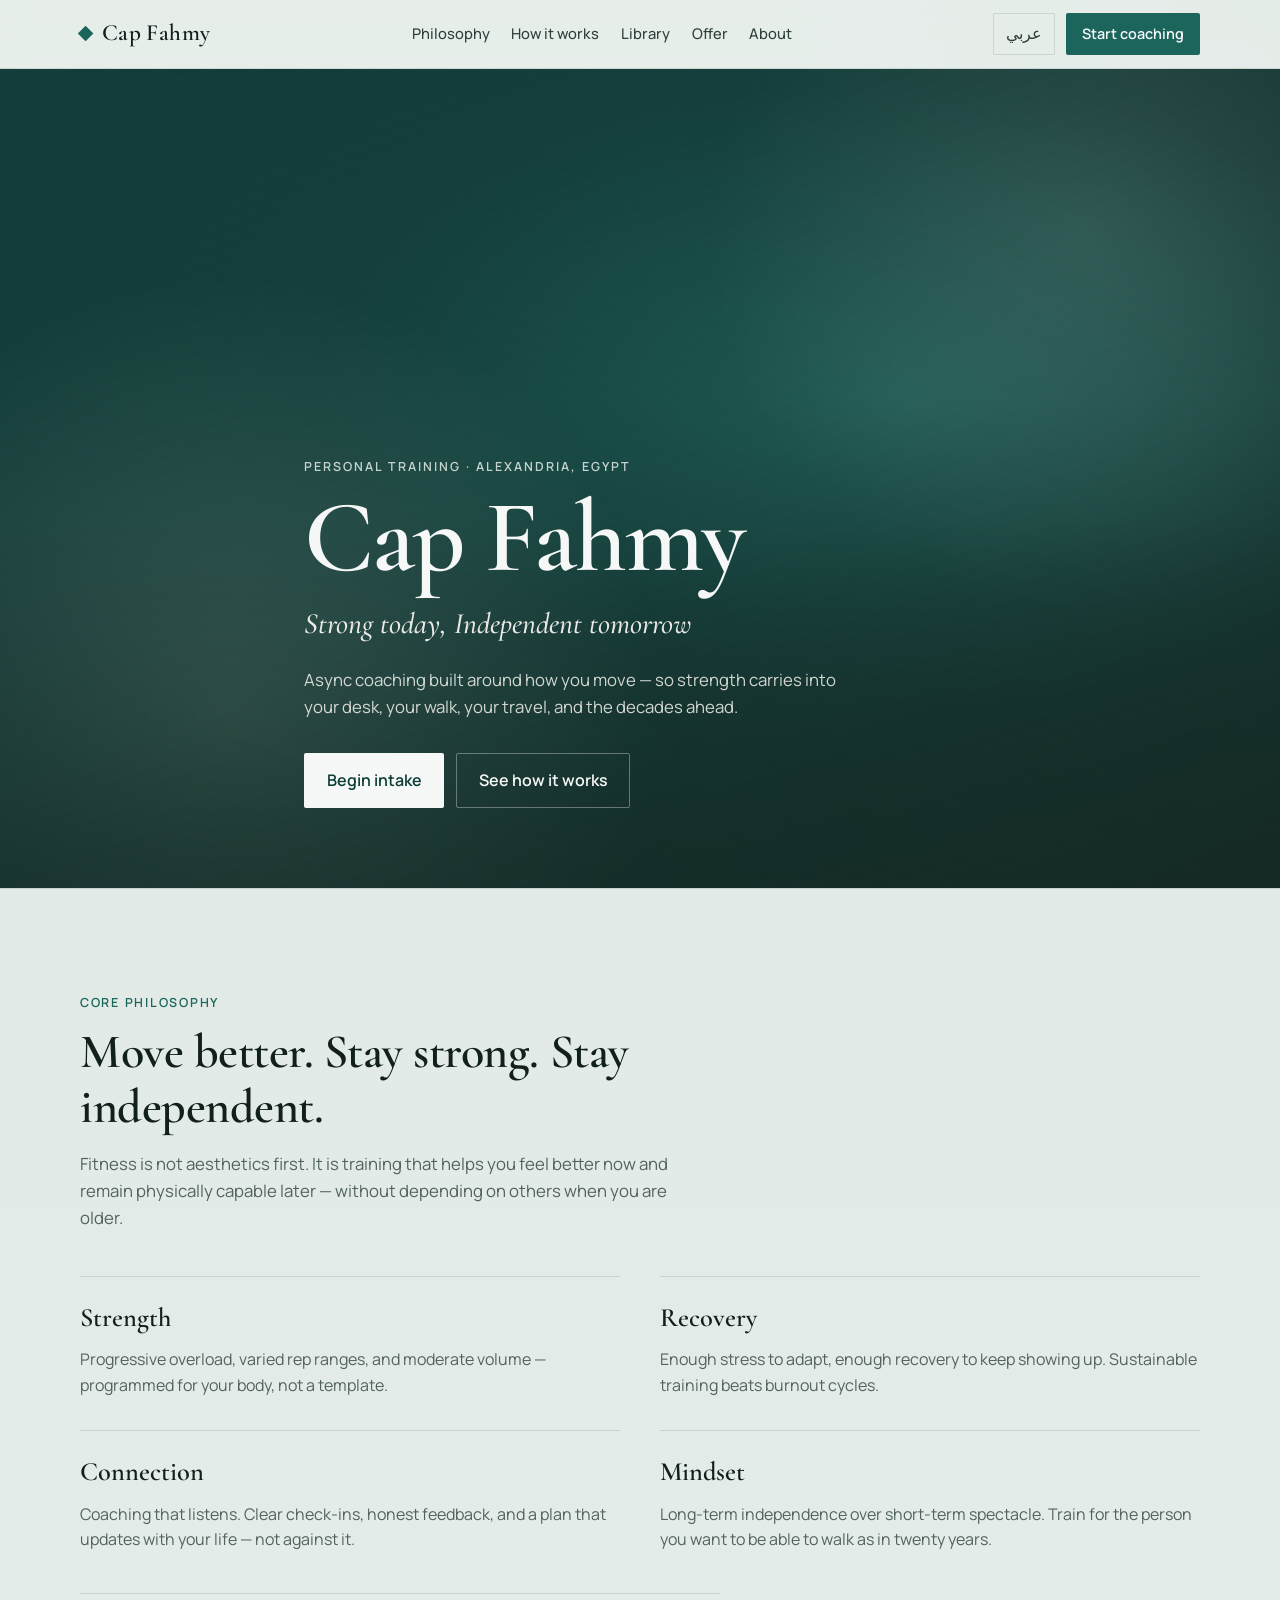
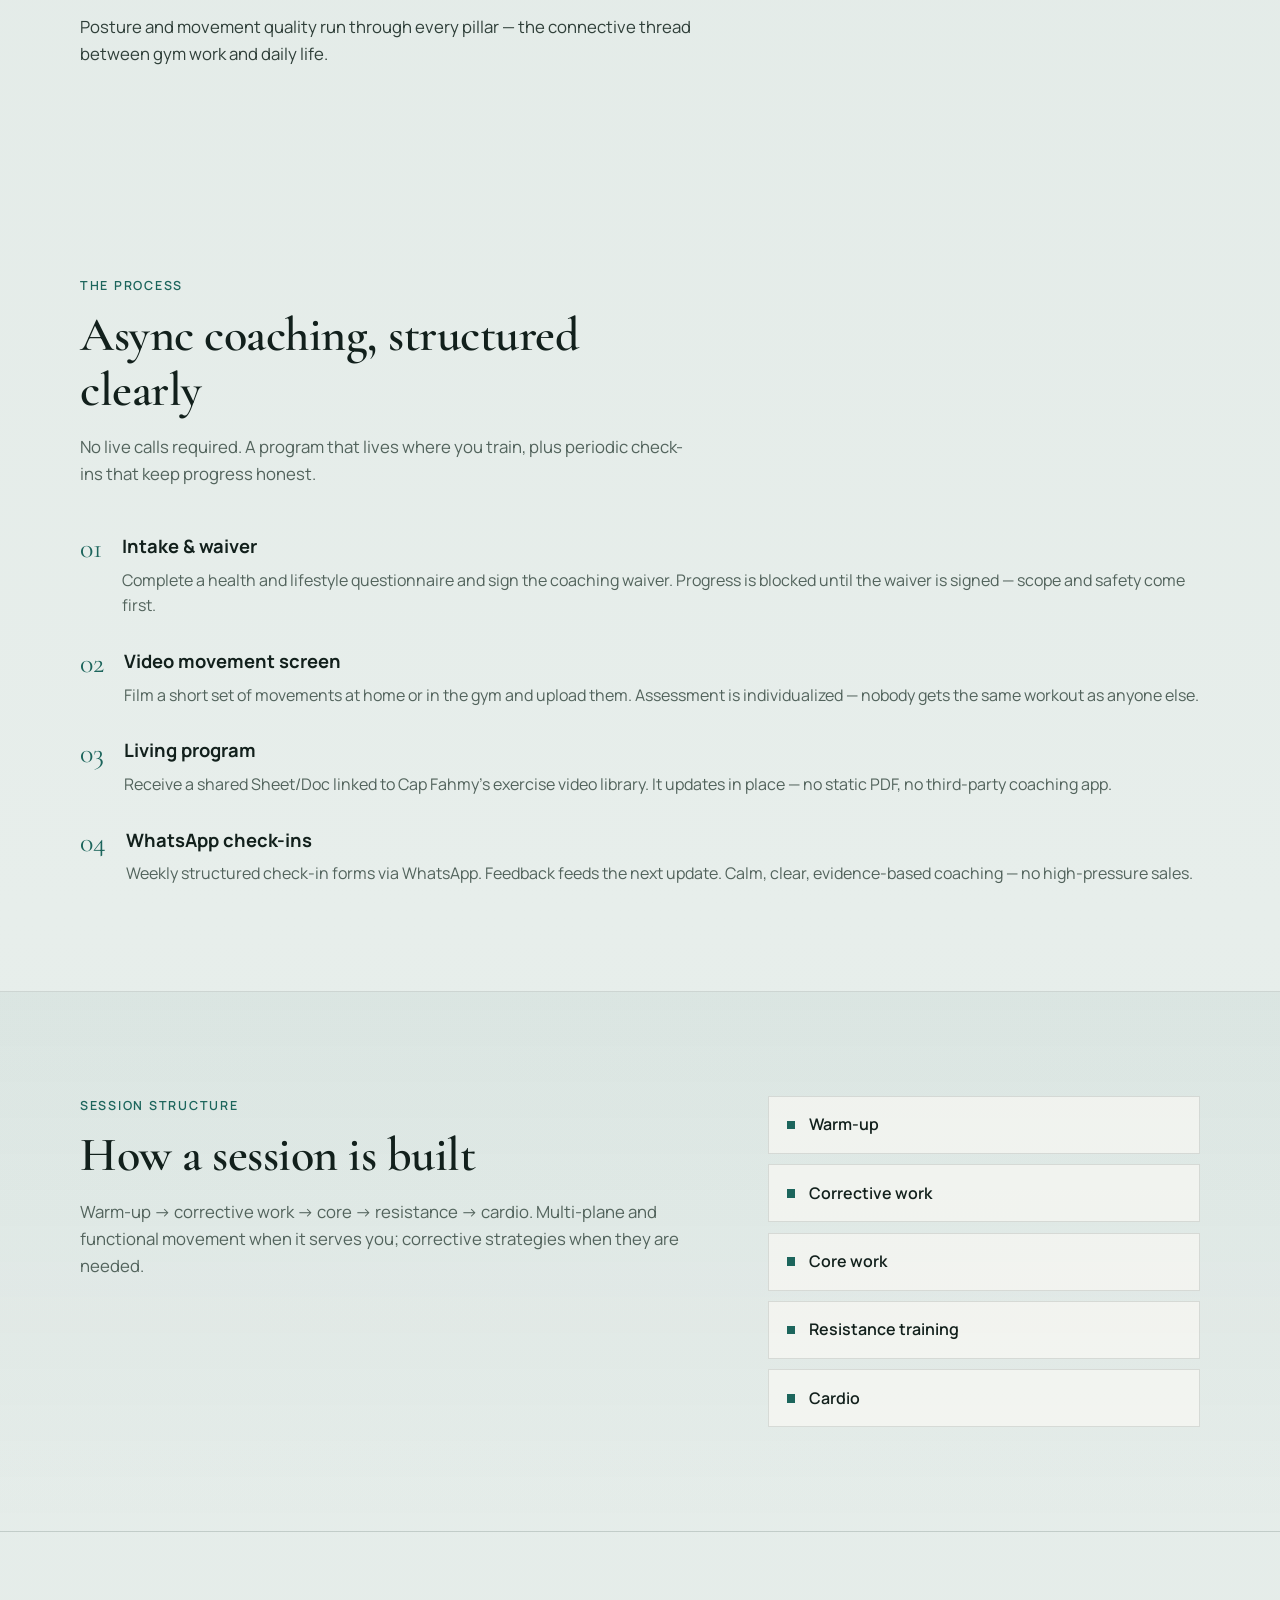
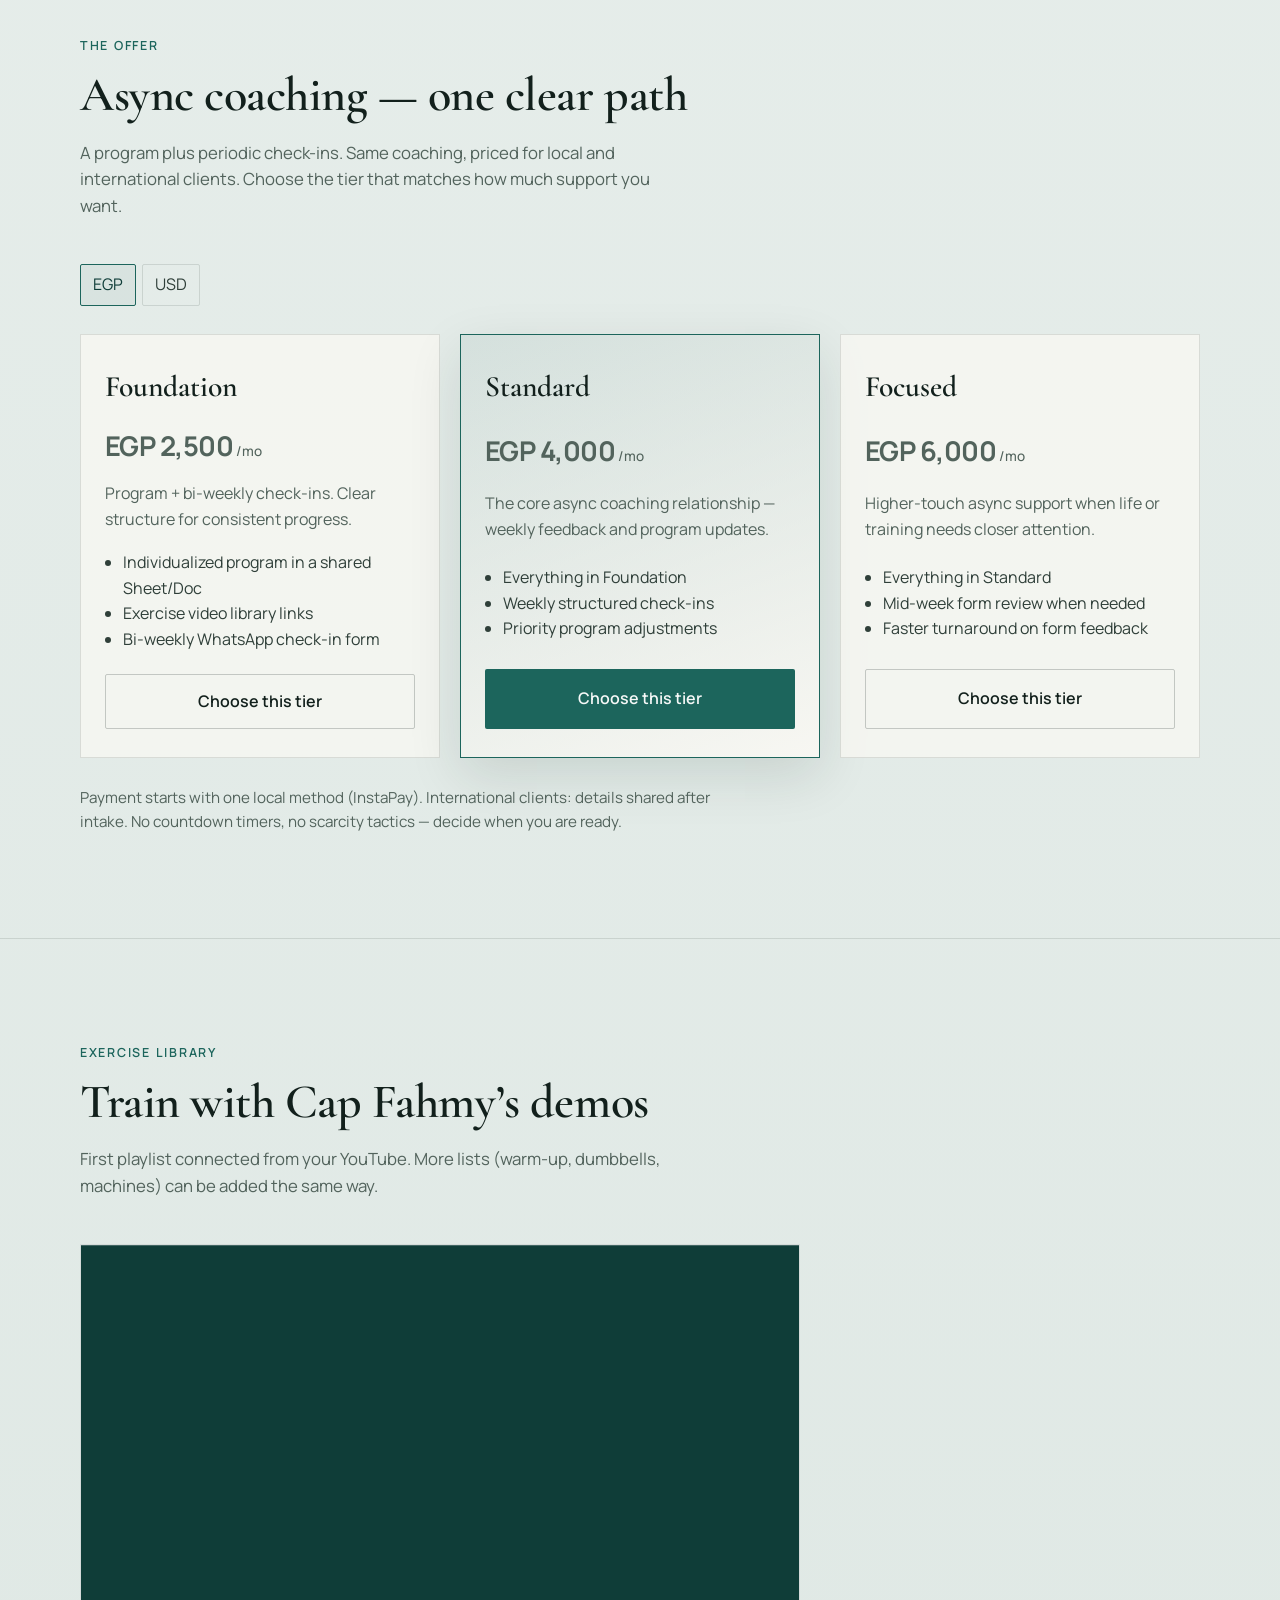
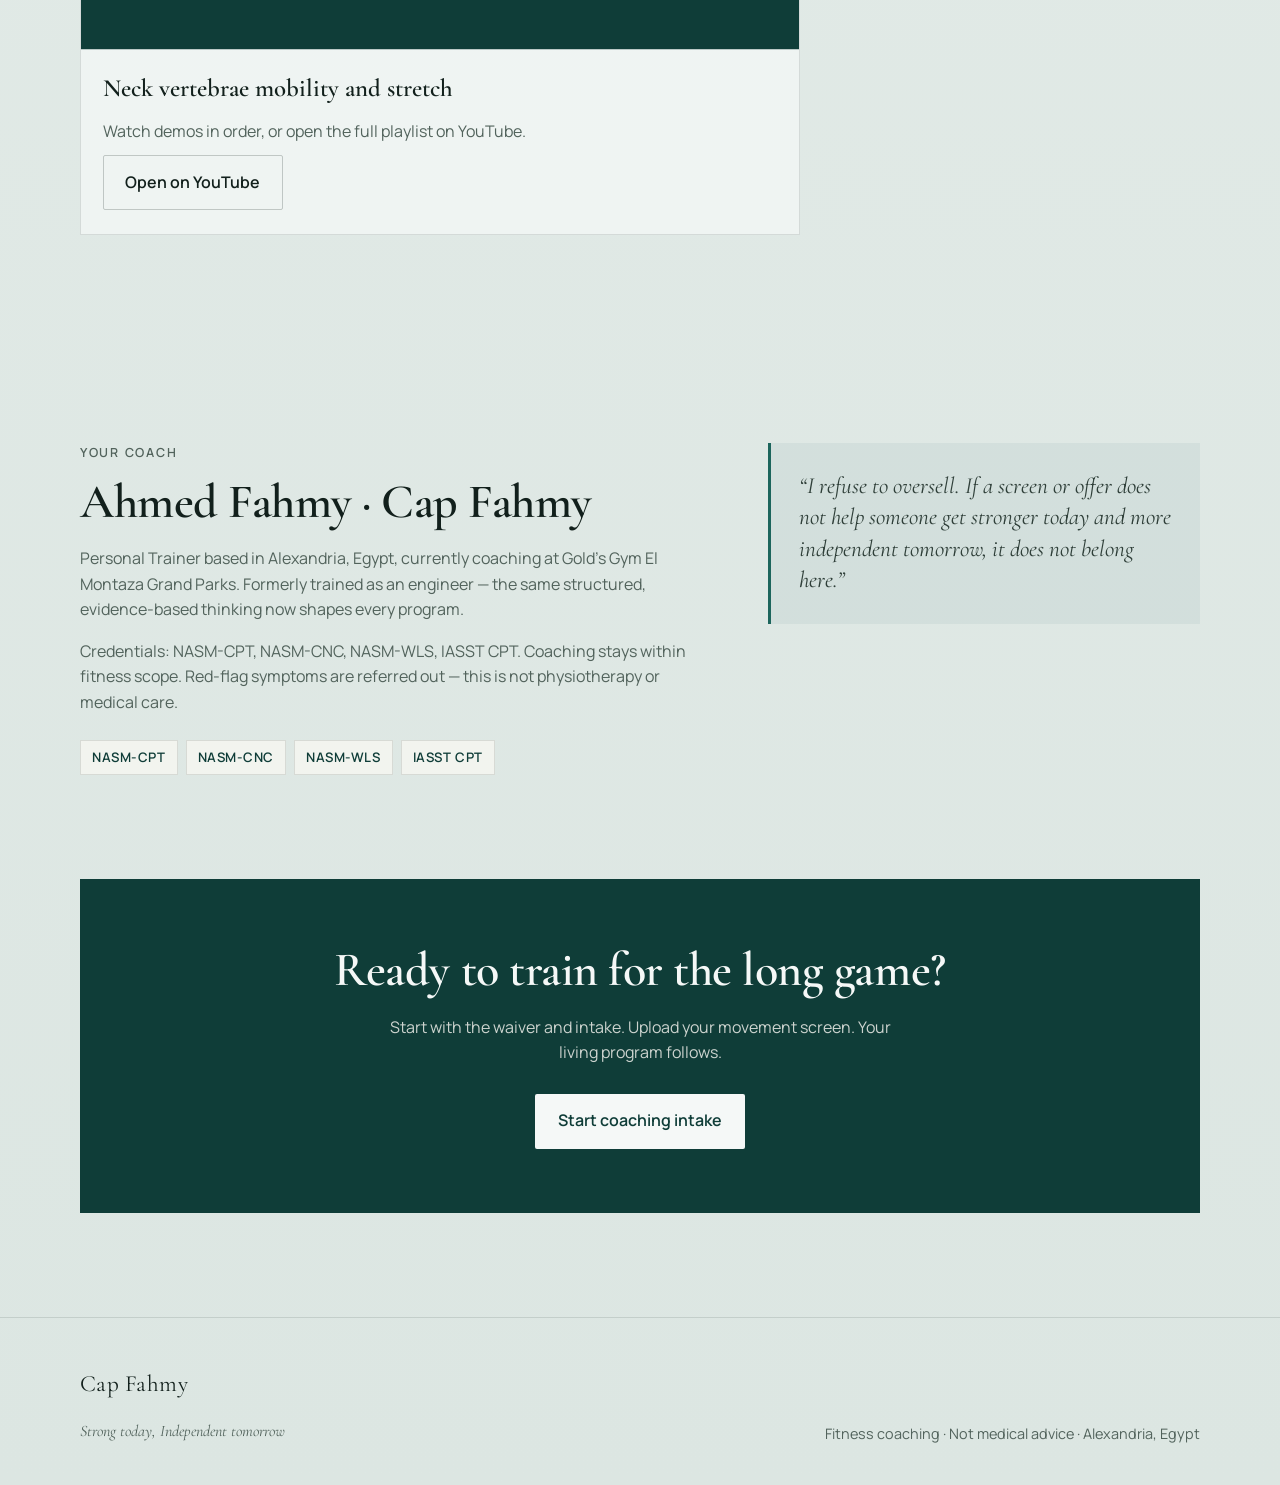
==== index.html @ 03e74e6b "Fix YouTube library embed to use video+playlist URL" ====
<!DOCTYPE html>
<html lang="en" dir="ltr">
  <head>
    <meta charset="UTF-8" />
    <meta name="viewport" content="width=device-width, initial-scale=1.0" />
    <title>Cap Fahmy — Strong today, Independent tomorrow</title>
    <meta
      name="description"
      content="Async personal training with Cap Fahmy. Individualized coaching for strength, recovery, movement quality, and lifelong independence."
    />
    <link rel="preconnect" href="https://fonts.googleapis.com" />
    <link rel="preconnect" href="https://fonts.gstatic.com" crossorigin />
    <link
      href="https://fonts.googleapis.com/css2?family=Cormorant+Garamond:ital,wght@0,500;0,600;0,700;1,500&family=Manrope:wght@400;500;600;700&display=swap"
      rel="stylesheet"
    />
    <link rel="stylesheet" href="styles.css" />
  </head>
  <body>
    <a class="skip-link" href="#main" data-i18n="skip">Skip to content</a>

    <header class="site-header">
      <div class="shell header-inner">
        <a class="brand" href="index.html" aria-label="Cap Fahmy home">
          <span class="brand-mark" aria-hidden="true"></span>
          <span class="brand-name">Cap Fahmy</span>
        </a>
        <nav class="nav" aria-label="Primary">
          <a href="#philosophy" data-i18n="nav.philosophy">Philosophy</a>
          <a href="#how" data-i18n="nav.how">How it works</a>
          <a href="#library" data-i18n="nav.library">Library</a>
          <a href="#offer" data-i18n="nav.offer">Offer</a>
          <a href="#about" data-i18n="nav.about">About</a>
        </nav>
        <div class="header-actions">
          <button
            type="button"
            class="lang-toggle"
            id="lang-toggle"
            aria-label="Switch language"
          >
            عربي
          </button>
          <a class="btn btn-primary btn-sm" href="onboard.html" data-i18n="nav.cta"
            >Start coaching</a
          >
        </div>
      </div>
    </header>

    <main id="main">
      <section class="hero" aria-labelledby="hero-brand">
        <div class="hero-media" aria-hidden="true">
          <div class="hero-grain"></div>
          <div class="hero-wash"></div>
        </div>
        <div class="shell hero-content">
          <p class="eyebrow" data-i18n="hero.eyebrow">
            Personal training · Alexandria, Egypt
          </p>
          <h1 id="hero-brand" class="hero-brand">Cap Fahmy</h1>
          <p class="hero-slogan" data-i18n="hero.slogan">
            Strong today, Independent tomorrow
          </p>
          <p class="hero-lead" data-i18n="hero.lead">
            Async coaching built around how you move — so strength carries into
            your desk, your walk, your travel, and the decades ahead.
          </p>
          <div class="hero-cta">
            <a class="btn btn-primary" href="onboard.html" data-i18n="hero.cta"
              >Begin intake</a
            >
            <a class="btn btn-ghost" href="#how" data-i18n="hero.secondary"
              >See how it works</a
            >
          </div>
        </div>
      </section>

      <section id="philosophy" class="section philosophy">
        <div class="shell">
          <header class="section-head">
            <p class="eyebrow" data-i18n="philosophy.eyebrow">Core philosophy</p>
            <h2 data-i18n="philosophy.title">
              Move better. Stay strong. Stay independent.
            </h2>
            <p class="section-lead" data-i18n="philosophy.lead">
              Fitness is not aesthetics first. It is training that helps you feel
              better now and remain physically capable later — without depending
              on others when you are older.
            </p>
          </header>

          <ul class="pillars">
            <li>
              <h3 data-i18n="pillars.strength.title">Strength</h3>
              <p data-i18n="pillars.strength.body">
                Progressive overload, varied rep ranges, and moderate volume —
                programmed for your body, not a template.
              </p>
            </li>
            <li>
              <h3 data-i18n="pillars.recovery.title">Recovery</h3>
              <p data-i18n="pillars.recovery.body">
                Enough stress to adapt, enough recovery to keep showing up.
                Sustainable training beats burnout cycles.
              </p>
            </li>
            <li>
              <h3 data-i18n="pillars.connection.title">Connection</h3>
              <p data-i18n="pillars.connection.body">
                Coaching that listens. Clear check-ins, honest feedback, and a
                plan that updates with your life — not against it.
              </p>
            </li>
            <li>
              <h3 data-i18n="pillars.mindset.title">Mindset</h3>
              <p data-i18n="pillars.mindset.body">
                Long-term independence over short-term spectacle. Train for the
                person you want to be able to walk as in twenty years.
              </p>
            </li>
          </ul>

          <p class="thread" data-i18n="philosophy.thread">
            Posture and movement quality run through every pillar — the
            connective thread between gym work and daily life.
          </p>
        </div>
      </section>

      <section id="how" class="section how">
        <div class="shell">
          <header class="section-head">
            <p class="eyebrow" data-i18n="how.eyebrow">The process</p>
            <h2 data-i18n="how.title">Async coaching, structured clearly</h2>
            <p class="section-lead" data-i18n="how.lead">
              No live calls required. A program that lives where you train, plus
              periodic check-ins that keep progress honest.
            </p>
          </header>

          <ol class="steps">
            <li>
              <span class="step-num">01</span>
              <div>
                <h3 data-i18n="how.step1.title">Intake &amp; waiver</h3>
                <p data-i18n="how.step1.body">
                  Complete a health and lifestyle questionnaire and sign the
                  coaching waiver. Progress is blocked until the waiver is signed —
                  scope and safety come first.
                </p>
              </div>
            </li>
            <li>
              <span class="step-num">02</span>
              <div>
                <h3 data-i18n="how.step2.title">Video movement screen</h3>
                <p data-i18n="how.step2.body">
                  Film a short set of movements at home or in the gym and upload
                  them. Assessment is individualized — nobody gets the same
                  workout as anyone else.
                </p>
              </div>
            </li>
            <li>
              <span class="step-num">03</span>
              <div>
                <h3 data-i18n="how.step3.title">Living program</h3>
                <p data-i18n="how.step3.body">
                  Receive a shared Sheet/Doc linked to Cap Fahmy’s exercise video
                  library. It updates in place — no static PDF, no third-party
                  coaching app.
                </p>
              </div>
            </li>
            <li>
              <span class="step-num">04</span>
              <div>
                <h3 data-i18n="how.step4.title">WhatsApp check-ins</h3>
                <p data-i18n="how.step4.body">
                  Weekly structured check-in forms via WhatsApp. Feedback feeds
                  the next update. Calm, clear, evidence-based coaching — no
                  high-pressure sales.
                </p>
              </div>
            </li>
          </ol>
        </div>
      </section>

      <section id="session" class="section session">
        <div class="shell session-grid">
          <div>
            <p class="eyebrow" data-i18n="session.eyebrow">Session structure</p>
            <h2 data-i18n="session.title">How a session is built</h2>
            <p class="section-lead" data-i18n="session.lead">
              Warm-up → corrective work → core → resistance → cardio. Multi-plane
              and functional movement when it serves you; corrective strategies
              when they are needed.
            </p>
          </div>
          <ol class="session-flow" aria-label="Session flow">
            <li data-i18n="session.s1">Warm-up</li>
            <li data-i18n="session.s2">Corrective work</li>
            <li data-i18n="session.s3">Core work</li>
            <li data-i18n="session.s4">Resistance training</li>
            <li data-i18n="session.s5">Cardio</li>
          </ol>
        </div>
      </section>

      <section id="offer" class="section offer">
        <div class="shell">
          <header class="section-head">
            <p class="eyebrow" data-i18n="offer.eyebrow">The offer</p>
            <h2 data-i18n="offer.title">Async coaching — one clear path</h2>
            <p class="section-lead" data-i18n="offer.lead">
              A program plus periodic check-ins. Same coaching, priced for local
              and international clients. Choose the tier that matches how much
              support you want.
            </p>
          </header>

          <div class="currency-row" role="group" aria-label="Currency">
            <button type="button" class="currency-btn is-active" data-currency="EGP">
              EGP
            </button>
            <button type="button" class="currency-btn" data-currency="USD">
              USD
            </button>
          </div>

          <div class="pricing" id="pricing">
            <!-- filled by script -->
          </div>

          <p class="offer-note" data-i18n="offer.note">
            Payment starts with one local method (InstaPay). International
            clients: details shared after intake. No countdown timers, no
            scarcity tactics — decide when you are ready.
          </p>
        </div>
      </section>

      <section id="library" class="section library">
        <div class="shell">
          <header class="section-head">
            <p class="eyebrow" data-i18n="library.eyebrow">Exercise library</p>
            <h2 data-i18n="library.title">Train with Cap Fahmy’s demos</h2>
            <p class="section-lead" data-i18n="library.lead">
              First playlist connected — warm-ups through loaded work. More
              lists (dumbbells, machines, and beyond) can be added the same way.
            </p>
          </header>

          <div class="library-grid">
            <article class="library-card">
              <div class="video-frame">
                <iframe
                  src="https://www.youtube.com/embed/WqmH71PxROg?list=PLOcxPvjnygB0&rel=0"
                  title="Neck vertebrae mobility and stretch — Cap Fahmy"
                  loading="lazy"
                  allow="accelerometer; autoplay; clipboard-write; encrypted-media; gyroscope; picture-in-picture; web-share"
                  allowfullscreen
                  referrerpolicy="strict-origin-when-cross-origin"
                ></iframe>
              </div>
              <div class="library-card-body">
                <h3 data-i18n="library.playlist1.title">
                  Neck vertebrae mobility and stretch
                </h3>
                <p data-i18n="library.playlist1.body">
                  Watch demos in order, or open the full playlist on YouTube.
                </p>
                <a
                  class="btn btn-ghost"
                  href="https://www.youtube.com/playlist?list=PLOcxPvjnygB0"
                  target="_blank"
                  rel="noopener noreferrer"
                  data-i18n="library.open"
                  >Open on YouTube</a
                >
              </div>
            </article>
          </div>
        </div>
      </section>

      <section id="about" class="section about">
        <div class="shell about-grid">
          <div class="about-copy">
            <p class="eyebrow" data-i18n="about.eyebrow">Your coach</p>
            <h2 data-i18n="about.title">Ahmed Fahmy · Cap Fahmy</h2>
            <p data-i18n="about.p1">
              Personal Trainer based in Alexandria, Egypt, currently coaching at
              Gold’s Gym El Montaza Grand Parks. Formerly trained as an engineer —
              the same structured, evidence-based thinking now shapes every
              program.
            </p>
            <p data-i18n="about.p2">
              Credentials: NASM-CPT, NASM-CNC, NASM-WLS, IASST CPT. Coaching stays
              within fitness scope. Red-flag symptoms are referred out — this is
              not physiotherapy or medical care.
            </p>
            <ul class="creds" aria-label="Certifications">
              <li>NASM-CPT</li>
              <li>NASM-CNC</li>
              <li>NASM-WLS</li>
              <li>IASST CPT</li>
            </ul>
          </div>
          <aside class="about-aside">
            <blockquote data-i18n="about.quote">
              “I refuse to oversell. If a screen or offer does not help someone
              get stronger today and more independent tomorrow, it does not
              belong here.”
            </blockquote>
          </aside>
        </div>
      </section>

      <section class="section cta-band">
        <div class="shell cta-band-inner">
          <h2 data-i18n="cta.title">Ready to train for the long game?</h2>
          <p data-i18n="cta.body">
            Start with the waiver and intake. Upload your movement screen. Your
            living program follows.
          </p>
          <a class="btn btn-primary" href="onboard.html" data-i18n="cta.button"
            >Start coaching intake</a
          >
        </div>
      </section>
    </main>

    <footer class="site-footer">
      <div class="shell footer-inner">
        <div>
          <p class="brand-name">Cap Fahmy</p>
          <p class="footer-slogan" data-i18n="hero.slogan">
            Strong today, Independent tomorrow
          </p>
        </div>
        <p class="footer-meta" data-i18n="footer.meta">
          Fitness coaching · Not medical advice · Alexandria, Egypt
        </p>
      </div>
    </footer>

    <script src="i18n.js"></script>
    <script src="app.js"></script>
  </body>
</html>
---- styles.css ----
:root {
  --ink: #12201c;
  --ink-soft: #2f3f39;
  --muted: #52635c;
  --paper: #e7eeeb;
  --paper-2: #d7e2de;
  --line: rgba(18, 32, 28, 0.12);
  --sea: #1c655c;
  --sea-deep: #0f3d38;
  --sea-bright: #27877a;
  --sand: #8fa39a;
  --sand-soft: #c5d4ce;
  --white: #f5f8f7;
  --danger: #8b3a2f;
  --ok: #2f6b4f;
  --radius: 2px;
  --shadow: 0 18px 50px rgba(15, 40, 36, 0.12);
  --font-display: "Cormorant Garamond", Georgia, serif;
  --font-body: "Manrope", "Segoe UI", sans-serif;
  --space: clamp(1rem, 2vw, 1.5rem);
  --shell: min(1120px, calc(100% - 2.5rem));
}

*,
*::before,
*::after {
  box-sizing: border-box;
}

html {
  scroll-behavior: smooth;
}

body {
  margin: 0;
  font-family: var(--font-body);
  color: var(--ink);
  background:
    radial-gradient(1200px 600px at 8% -10%, rgba(39, 135, 122, 0.14), transparent 58%),
    radial-gradient(900px 500px at 100% 0%, rgba(143, 163, 154, 0.22), transparent 55%),
    linear-gradient(180deg, #dfe8e4 0%, var(--paper) 40%, #dce6e2 100%);
  line-height: 1.6;
  min-height: 100vh;
}

body[dir="rtl"] {
  font-family: var(--font-body);
}

img {
  max-width: 100%;
  display: block;
}

a {
  color: inherit;
  text-decoration-thickness: 1px;
  text-underline-offset: 0.2em;
}

a:hover {
  color: var(--sea-deep);
}

.shell {
  width: var(--shell);
  margin-inline: auto;
}

.skip-link {
  position: absolute;
  left: -999px;
  top: 0;
  background: var(--ink);
  color: var(--white);
  padding: 0.75rem 1rem;
  z-index: 100;
}

.skip-link:focus {
  left: 1rem;
  top: 1rem;
}

.site-header {
  position: sticky;
  top: 0;
  z-index: 50;
  backdrop-filter: blur(12px);
  background: rgba(231, 238, 235, 0.88);
  border-bottom: 1px solid var(--line);
}

.header-inner {
  display: flex;
  align-items: center;
  justify-content: space-between;
  gap: 1rem;
  min-height: 4.25rem;
}

.brand {
  display: inline-flex;
  align-items: center;
  gap: 0.65rem;
  text-decoration: none;
  font-weight: 600;
}

.brand-mark {
  width: 0.7rem;
  height: 0.7rem;
  background: var(--sea);
  transform: rotate(45deg);
}

.brand-name {
  font-family: var(--font-display);
  font-size: 1.45rem;
  letter-spacing: 0.02em;
  line-height: 1;
}

.nav {
  display: none;
  gap: 1.35rem;
  font-size: 0.92rem;
  font-weight: 500;
  color: var(--ink-soft);
}

.nav a {
  text-decoration: none;
}

.nav a:hover {
  color: var(--sea);
}

.header-actions {
  display: flex;
  align-items: center;
  gap: 0.65rem;
}

.lang-toggle,
.currency-btn {
  font: inherit;
  border: 1px solid var(--line);
  background: transparent;
  color: var(--ink-soft);
  padding: 0.45rem 0.75rem;
  cursor: pointer;
  border-radius: var(--radius);
}

.lang-toggle:hover,
.currency-btn:hover,
.currency-btn.is-active {
  border-color: var(--sea);
  color: var(--sea-deep);
  background: rgba(31, 92, 85, 0.06);
}

.btn {
  display: inline-flex;
  align-items: center;
  justify-content: center;
  gap: 0.4rem;
  padding: 0.85rem 1.35rem;
  border-radius: var(--radius);
  border: 1px solid transparent;
  font: inherit;
  font-weight: 600;
  text-decoration: none;
  cursor: pointer;
  transition: transform 0.2s ease, background 0.2s ease, color 0.2s ease,
    border-color 0.2s ease;
}

.btn:hover {
  transform: translateY(-1px);
}

.btn-primary {
  background: var(--sea);
  color: var(--white);
}

.btn-primary:hover {
  background: var(--sea-deep);
  color: var(--white);
}

.btn-ghost {
  background: transparent;
  border-color: rgba(26, 36, 33, 0.22);
  color: var(--ink);
}

.btn-ghost:hover {
  border-color: var(--sea);
  color: var(--sea-deep);
}

.btn-sm {
  padding: 0.55rem 0.95rem;
  font-size: 0.9rem;
}

.btn:disabled,
.btn[aria-disabled="true"] {
  opacity: 0.45;
  cursor: not-allowed;
  transform: none;
}

.eyebrow {
  margin: 0 0 0.75rem;
  font-size: 0.78rem;
  letter-spacing: 0.14em;
  text-transform: uppercase;
  color: var(--sea);
  font-weight: 600;
}

.section {
  padding: clamp(4rem, 9vw, 6.5rem) 0;
}

.section-head {
  max-width: 38rem;
  margin-bottom: 2.75rem;
}

.section-head h2,
.about-copy h2,
.session h2,
.cta-band h2,
.form-panel h2 {
  font-family: var(--font-display);
  font-weight: 600;
  font-size: clamp(2rem, 4vw, 3rem);
  line-height: 1.15;
  margin: 0 0 1rem;
  letter-spacing: -0.01em;
}

.section-lead {
  margin: 0;
  color: var(--muted);
  font-size: 1.05rem;
}

/* Hero */
.hero {
  position: relative;
  min-height: min(92vh, 820px);
  display: grid;
  align-items: end;
  overflow: hidden;
  border-bottom: 1px solid var(--line);
}

.hero-media {
  position: absolute;
  inset: 0;
  background:
    linear-gradient(115deg, rgba(20, 63, 59, 0.88) 0%, rgba(20, 63, 59, 0.55) 42%, rgba(26, 36, 33, 0.35) 100%),
    linear-gradient(180deg, transparent 40%, rgba(20, 40, 36, 0.55) 100%),
    radial-gradient(ellipse at 70% 40%, #2a7a70 0%, #143f3b 45%, #0f2a28 100%);
}

.hero-media::after {
  content: "";
  position: absolute;
  inset: 0;
  background-image:
    repeating-linear-gradient(
      -18deg,
      transparent 0,
      transparent 14px,
      rgba(255, 255, 255, 0.015) 14px,
      rgba(255, 255, 255, 0.015) 15px
    );
  opacity: 0.7;
}

.hero-grain {
  position: absolute;
  inset: 0;
  background:
    radial-gradient(circle at 18% 78%, rgba(143, 163, 154, 0.28), transparent 35%),
    radial-gradient(circle at 85% 20%, rgba(255, 255, 255, 0.1), transparent 30%);
  animation: drift 18s ease-in-out infinite alternate;
}

.hero-wash {
  position: absolute;
  inset: auto 0 0 0;
  height: 45%;
  background: linear-gradient(to top, rgba(20, 40, 36, 0.55), transparent);
}

.hero-content {
  position: relative;
  z-index: 1;
  padding: clamp(5rem, 12vw, 8rem) 0 clamp(3.5rem, 8vw, 5rem);
  color: var(--white);
  max-width: 42rem;
  animation: rise 0.9s ease both;
}

.hero .eyebrow {
  color: var(--sand-soft);
  letter-spacing: 0.16em;
}

.hero-brand {
  font-family: var(--font-display);
  font-size: clamp(3.6rem, 10vw, 6.4rem);
  font-weight: 600;
  line-height: 0.95;
  margin: 0 0 0.85rem;
  letter-spacing: -0.02em;
}

.hero-slogan {
  margin: 0 0 1.25rem;
  font-family: var(--font-display);
  font-size: clamp(1.35rem, 2.5vw, 1.85rem);
  font-style: italic;
  font-weight: 500;
  color: rgba(251, 249, 244, 0.92);
}

.hero-lead {
  margin: 0 0 2rem;
  max-width: 34rem;
  color: rgba(251, 249, 244, 0.82);
  font-size: 1.05rem;
}

.hero-cta {
  display: flex;
  flex-wrap: wrap;
  gap: 0.75rem;
}

.hero .btn-ghost {
  border-color: rgba(251, 249, 244, 0.35);
  color: var(--white);
}

.hero .btn-ghost:hover {
  border-color: var(--sand-soft);
  color: var(--sand-soft);
}

.hero .btn-primary {
  background: var(--white);
  color: var(--sea-deep);
}

.hero .btn-primary:hover {
  background: var(--sand-soft);
  color: var(--sea-deep);
}

/* Philosophy */
.pillars {
  list-style: none;
  margin: 0;
  padding: 0;
  display: grid;
  grid-template-columns: 1fr;
  gap: 1.5rem;
}

.pillars li {
  padding: 0;
  border-top: 1px solid var(--line);
  padding-top: 1.25rem;
}

.pillars h3 {
  margin: 0 0 0.5rem;
  font-family: var(--font-display);
  font-size: 1.65rem;
  font-weight: 600;
}

.pillars p {
  margin: 0;
  color: var(--muted);
}

.thread {
  margin: 2.5rem 0 0;
  padding: 1.25rem 0 0;
  border-top: 1px solid var(--line);
  max-width: 40rem;
  color: var(--ink-soft);
  font-size: 1.05rem;
}

/* How */
.steps {
  list-style: none;
  margin: 0;
  padding: 0;
  display: grid;
  gap: 1.75rem;
}

.steps li {
  display: grid;
  grid-template-columns: auto 1fr;
  gap: 1.25rem;
  align-items: start;
}

.step-num {
  font-family: var(--font-display);
  font-size: 1.75rem;
  color: var(--sea);
  line-height: 1;
  padding-top: 0.15rem;
}

.steps h3 {
  margin: 0 0 0.4rem;
  font-size: 1.15rem;
}

.steps p {
  margin: 0;
  color: var(--muted);
}

/* Session */
.session {
  background: linear-gradient(180deg, rgba(31, 92, 85, 0.06), transparent);
  border-block: 1px solid var(--line);
}

.session-grid {
  display: grid;
  gap: 2.5rem;
}

.session-flow {
  list-style: none;
  margin: 0;
  padding: 0;
  display: grid;
  gap: 0.65rem;
}

.session-flow li {
  display: flex;
  align-items: center;
  gap: 0.85rem;
  padding: 0.95rem 1.1rem;
  background: rgba(251, 249, 244, 0.65);
  border: 1px solid var(--line);
  font-weight: 600;
  animation: rise 0.6s ease both;
}

.session-flow li:nth-child(2) { animation-delay: 0.05s; }
.session-flow li:nth-child(3) { animation-delay: 0.1s; }
.session-flow li:nth-child(4) { animation-delay: 0.15s; }
.session-flow li:nth-child(5) { animation-delay: 0.2s; }

.session-flow li::before {
  content: "";
  width: 0.55rem;
  height: 0.55rem;
  background: var(--sea);
  flex-shrink: 0;
}

/* Offer */
.currency-row {
  display: inline-flex;
  gap: 0.4rem;
  margin-bottom: 1.75rem;
}

.pricing {
  display: grid;
  gap: 1.25rem;
}

.price-card {
  padding: 1.75rem 1.5rem;
  border: 1px solid var(--line);
  background: rgba(251, 249, 244, 0.7);
  display: grid;
  gap: 0.85rem;
}

.price-card.is-featured {
  border-color: var(--sea);
  background:
    linear-gradient(160deg, rgba(31, 92, 85, 0.08), rgba(251, 249, 244, 0.85));
  box-shadow: var(--shadow);
}

.price-card h3 {
  margin: 0;
  font-family: var(--font-display);
  font-size: 1.85rem;
  font-weight: 600;
}

.price-amount {
  margin: 0;
  font-size: 1.7rem;
  font-weight: 700;
  color: var(--sea-deep);
  letter-spacing: -0.02em;
}

.price-card p {
  margin: 0;
  color: var(--muted);
}

.price-card ul {
  margin: 0.25rem 0 0.5rem;
  padding: 0 0 0 1.1rem;
  color: var(--ink-soft);
}

body[dir="rtl"] .price-card ul {
  padding: 0 1.1rem 0 0;
}

.offer-note {
  margin: 1.75rem 0 0;
  color: var(--muted);
  max-width: 42rem;
  font-size: 0.95rem;
}

/* About */
.about-grid {
  display: grid;
  gap: 2.5rem;
}

/* Library */
.library {
  border-top: 1px solid var(--line);
}

.library-grid {
  display: grid;
  gap: 1.5rem;
}

.library-card {
  border: 1px solid var(--line);
  background: rgba(245, 248, 247, 0.75);
  overflow: hidden;
}

.video-frame {
  position: relative;
  aspect-ratio: 16 / 9;
  background: var(--sea-deep);
}

.video-frame iframe {
  position: absolute;
  inset: 0;
  width: 100%;
  height: 100%;
  border: 0;
}

.library-card-body {
  padding: 1.25rem 1.35rem 1.5rem;
  display: grid;
  gap: 0.65rem;
}

.library-card-body h3 {
  margin: 0;
  font-family: var(--font-display);
  font-size: 1.55rem;
  font-weight: 600;
}

.library-card-body p {
  margin: 0;
  color: var(--muted);
}

.library-card-body .btn {
  justify-self: start;
}

.about-copy p {
  color: var(--muted);
  max-width: 38rem;
}

.creds {
  list-style: none;
  display: flex;
  flex-wrap: wrap;
  gap: 0.5rem;
  padding: 0;
  margin: 1.5rem 0 0;
}

.creds li {
  border: 1px solid var(--line);
  padding: 0.4rem 0.7rem;
  font-size: 0.82rem;
  font-weight: 600;
  letter-spacing: 0.04em;
  color: var(--sea-deep);
  background: rgba(251, 249, 244, 0.7);
}

.about-aside blockquote {
  margin: 0;
  padding: 1.75rem;
  border-left: 3px solid var(--sea);
  background: rgba(31, 92, 85, 0.06);
  font-family: var(--font-display);
  font-size: 1.45rem;
  line-height: 1.35;
  font-style: italic;
  color: var(--ink-soft);
}

body[dir="rtl"] .about-aside blockquote {
  border-left: none;
  border-right: 3px solid var(--sea);
}

/* CTA band */
.cta-band {
  padding-top: 0;
}

.cta-band-inner {
  padding: clamp(2.5rem, 6vw, 4rem);
  background: var(--sea-deep);
  color: var(--white);
  text-align: center;
}

.cta-band h2 {
  color: var(--white);
}

.cta-band p {
  margin: 0 auto 1.75rem;
  max-width: 32rem;
  color: rgba(251, 249, 244, 0.8);
}

.cta-band .btn-primary {
  background: var(--white);
  color: var(--sea-deep);
}

.cta-band .btn-primary:hover {
  background: var(--sand-soft);
}

.site-footer {
  border-top: 1px solid var(--line);
  padding: 2rem 0 2.5rem;
}

.footer-inner {
  display: flex;
  flex-wrap: wrap;
  justify-content: space-between;
  gap: 1rem;
  align-items: end;
}

.footer-slogan {
  margin: 0.35rem 0 0;
  color: var(--muted);
  font-family: var(--font-display);
  font-style: italic;
}

.footer-meta {
  margin: 0;
  color: var(--muted);
  font-size: 0.9rem;
}

/* Onboarding */
.onboard-page {
  background:
    radial-gradient(900px 500px at 0% 0%, rgba(42, 122, 112, 0.1), transparent 55%),
    var(--paper);
}

.onboard-main {
  padding: 2.5rem 0 4.5rem;
}

.progress {
  display: grid;
  grid-template-columns: repeat(4, 1fr);
  gap: 0.5rem;
  margin-bottom: 2rem;
}

.progress-step {
  height: 3px;
  background: rgba(26, 36, 33, 0.12);
  border-radius: 999px;
  overflow: hidden;
}

.progress-step span {
  display: block;
  height: 100%;
  width: 0;
  background: var(--sea);
  transition: width 0.35s ease;
}

.progress-step.is-done span,
.progress-step.is-current span {
  width: 100%;
}

.progress-step.is-current span {
  width: 55%;
}

.form-panel {
  max-width: 720px;
  margin: 0 auto;
  background: rgba(251, 249, 244, 0.88);
  border: 1px solid var(--line);
  padding: clamp(1.5rem, 4vw, 2.5rem);
  box-shadow: var(--shadow);
}

.form-panel p.lead {
  color: var(--muted);
  margin-top: 0;
}

.step-panel[hidden] {
  display: none;
}

.field {
  display: grid;
  gap: 0.4rem;
  margin-bottom: 1.15rem;
}

.field label {
  font-weight: 600;
  font-size: 0.92rem;
}

.field input,
.field select,
.field textarea {
  font: inherit;
  padding: 0.75rem 0.85rem;
  border: 1px solid rgba(26, 36, 33, 0.18);
  border-radius: var(--radius);
  background: var(--white);
  color: var(--ink);
  width: 100%;
}

.field textarea {
  min-height: 110px;
  resize: vertical;
}

.field input:focus,
.field select:focus,
.field textarea:focus {
  outline: 2px solid rgba(31, 92, 85, 0.35);
  border-color: var(--sea);
}

.hint {
  margin: 0;
  font-size: 0.85rem;
  color: var(--muted);
}

.waiver-box {
  max-height: 280px;
  overflow: auto;
  border: 1px solid var(--line);
  padding: 1rem 1.1rem;
  background: rgba(255, 255, 255, 0.55);
  margin-bottom: 1.25rem;
  font-size: 0.92rem;
  color: var(--ink-soft);
}

.waiver-box h3 {
  margin: 0 0 0.75rem;
  font-size: 1rem;
}

.waiver-box ul {
  margin: 0.5rem 0 0;
  padding-inline-start: 1.2rem;
}

.check {
  display: flex;
  gap: 0.7rem;
  align-items: flex-start;
  margin-bottom: 1rem;
  font-size: 0.95rem;
}

.check input {
  margin-top: 0.25rem;
  accent-color: var(--sea);
}

.form-actions {
  display: flex;
  flex-wrap: wrap;
  gap: 0.75rem;
  margin-top: 1.75rem;
}

.upload-zone {
  border: 1px dashed rgba(31, 92, 85, 0.45);
  background: rgba(31, 92, 85, 0.04);
  padding: 1.5rem;
  text-align: center;
  margin-bottom: 1rem;
}

.upload-zone input[type="file"] {
  margin-top: 0.85rem;
}

.movement-list {
  list-style: none;
  margin: 0 0 1.25rem;
  padding: 0;
  display: grid;
  gap: 0.65rem;
}

.movement-list li {
  padding: 0.85rem 1rem;
  border: 1px solid var(--line);
  background: rgba(255, 255, 255, 0.5);
  font-size: 0.95rem;
}

.payment-card {
  border: 1px solid var(--line);
  padding: 1.25rem;
  background: rgba(31, 92, 85, 0.05);
  margin: 1rem 0 1.5rem;
}

.payment-card strong {
  display: block;
  margin-bottom: 0.35rem;
}

.alert {
  padding: 0.85rem 1rem;
  border: 1px solid rgba(139, 58, 47, 0.3);
  background: rgba(139, 58, 47, 0.08);
  color: var(--danger);
  font-size: 0.92rem;
  margin-bottom: 1rem;
}

.alert[hidden] {
  display: none;
}

.success-panel {
  text-align: center;
  padding: 1rem 0;
}

.success-panel .mark {
  width: 3rem;
  height: 3rem;
  margin: 0 auto 1rem;
  border: 2px solid var(--ok);
  color: var(--ok);
  display: grid;
  place-items: center;
  font-size: 1.4rem;
}

.whatsapp-link {
  display: inline-flex;
  margin-top: 0.5rem;
}

@keyframes rise {
  from {
    opacity: 0;
    transform: translateY(14px);
  }
  to {
    opacity: 1;
    transform: translateY(0);
  }
}

@keyframes drift {
  from {
    transform: scale(1) translate(0, 0);
  }
  to {
    transform: scale(1.05) translate(-1.5%, 1%);
  }
}

@media (min-width: 720px) {
  .nav {
    display: flex;
  }

  .pillars {
    grid-template-columns: repeat(2, 1fr);
    gap: 2rem 2.5rem;
  }

  .pricing {
    grid-template-columns: repeat(3, 1fr);
  }

  .library-grid {
    grid-template-columns: 1fr;
    max-width: 720px;
  }

  .session-grid,
  .about-grid {
    grid-template-columns: 1.2fr 0.8fr;
    align-items: start;
  }
}

@media (min-width: 980px) {
  .header-actions .btn-sm {
    display: inline-flex;
  }
}

@media (prefers-reduced-motion: reduce) {
  *,
  *::before,
  *::after {
    animation: none !important;
    transition: none !important;
    scroll-behavior: auto !important;
  }
}
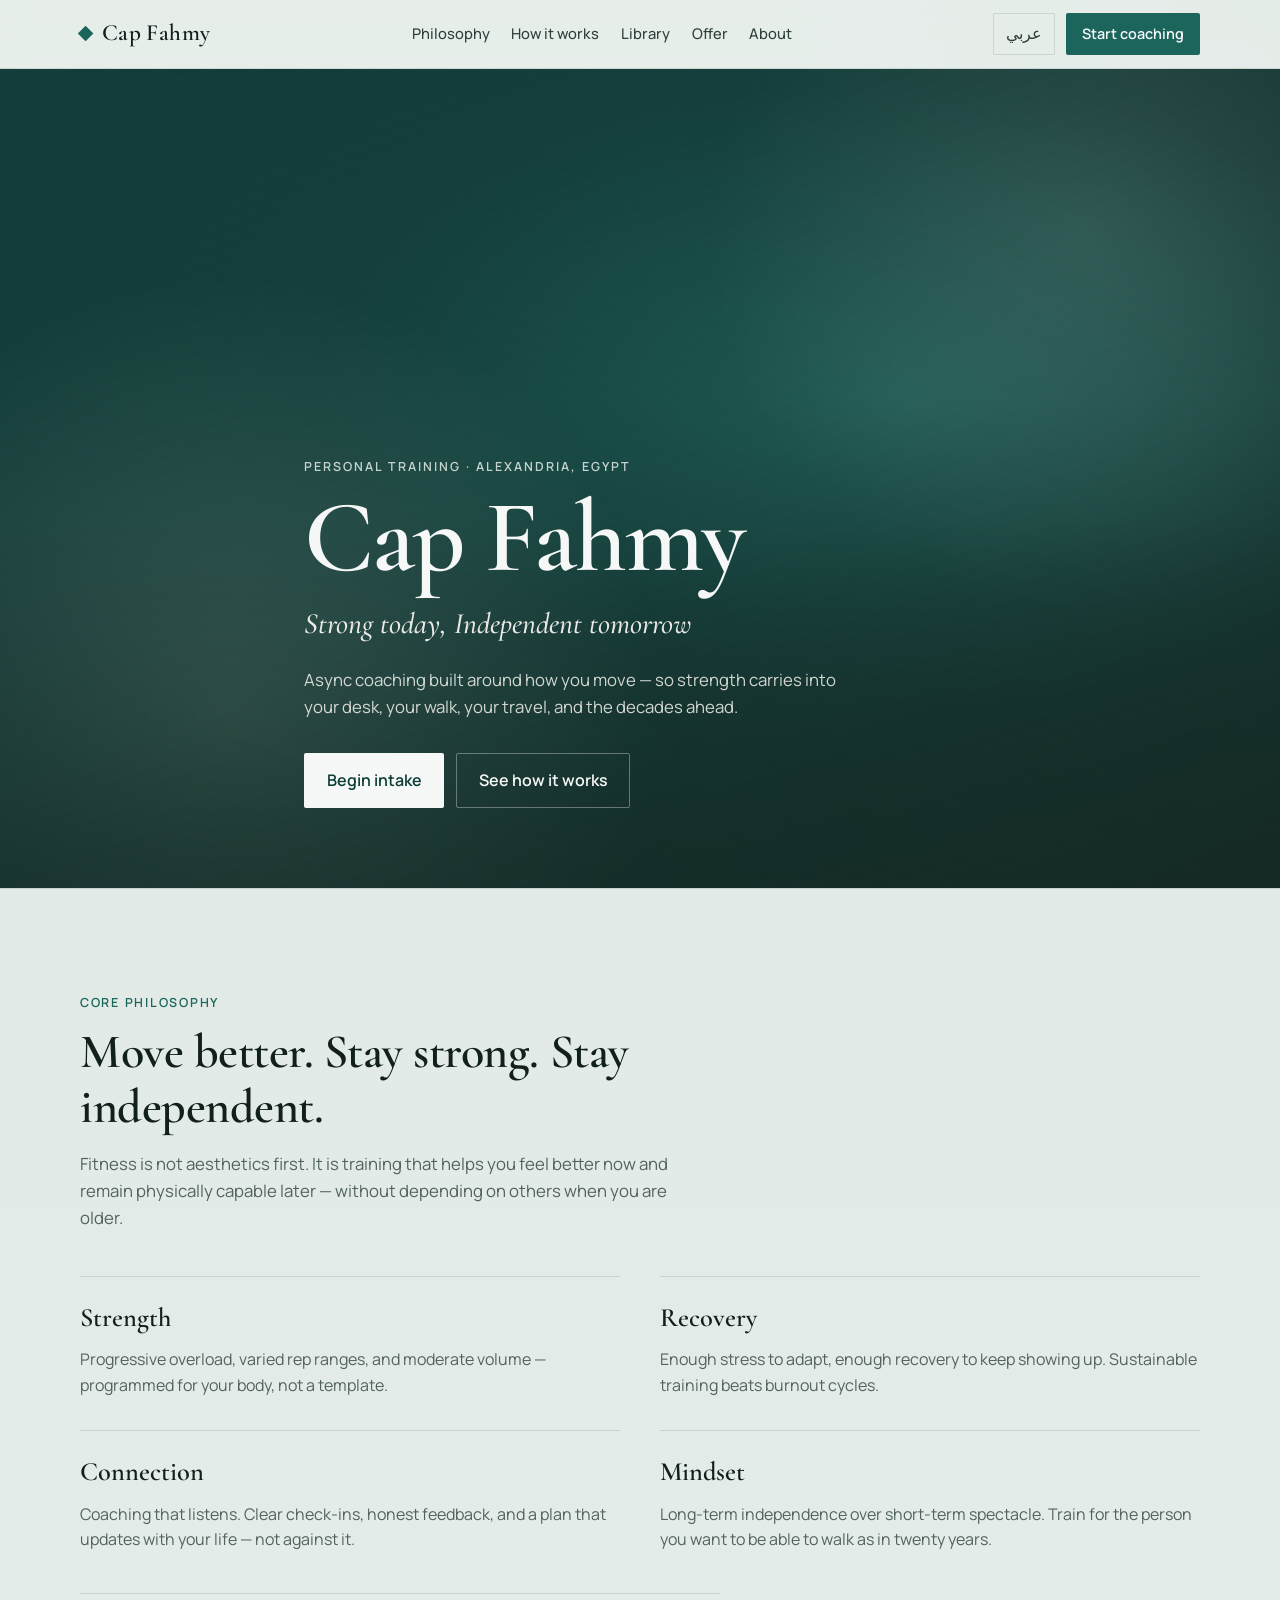
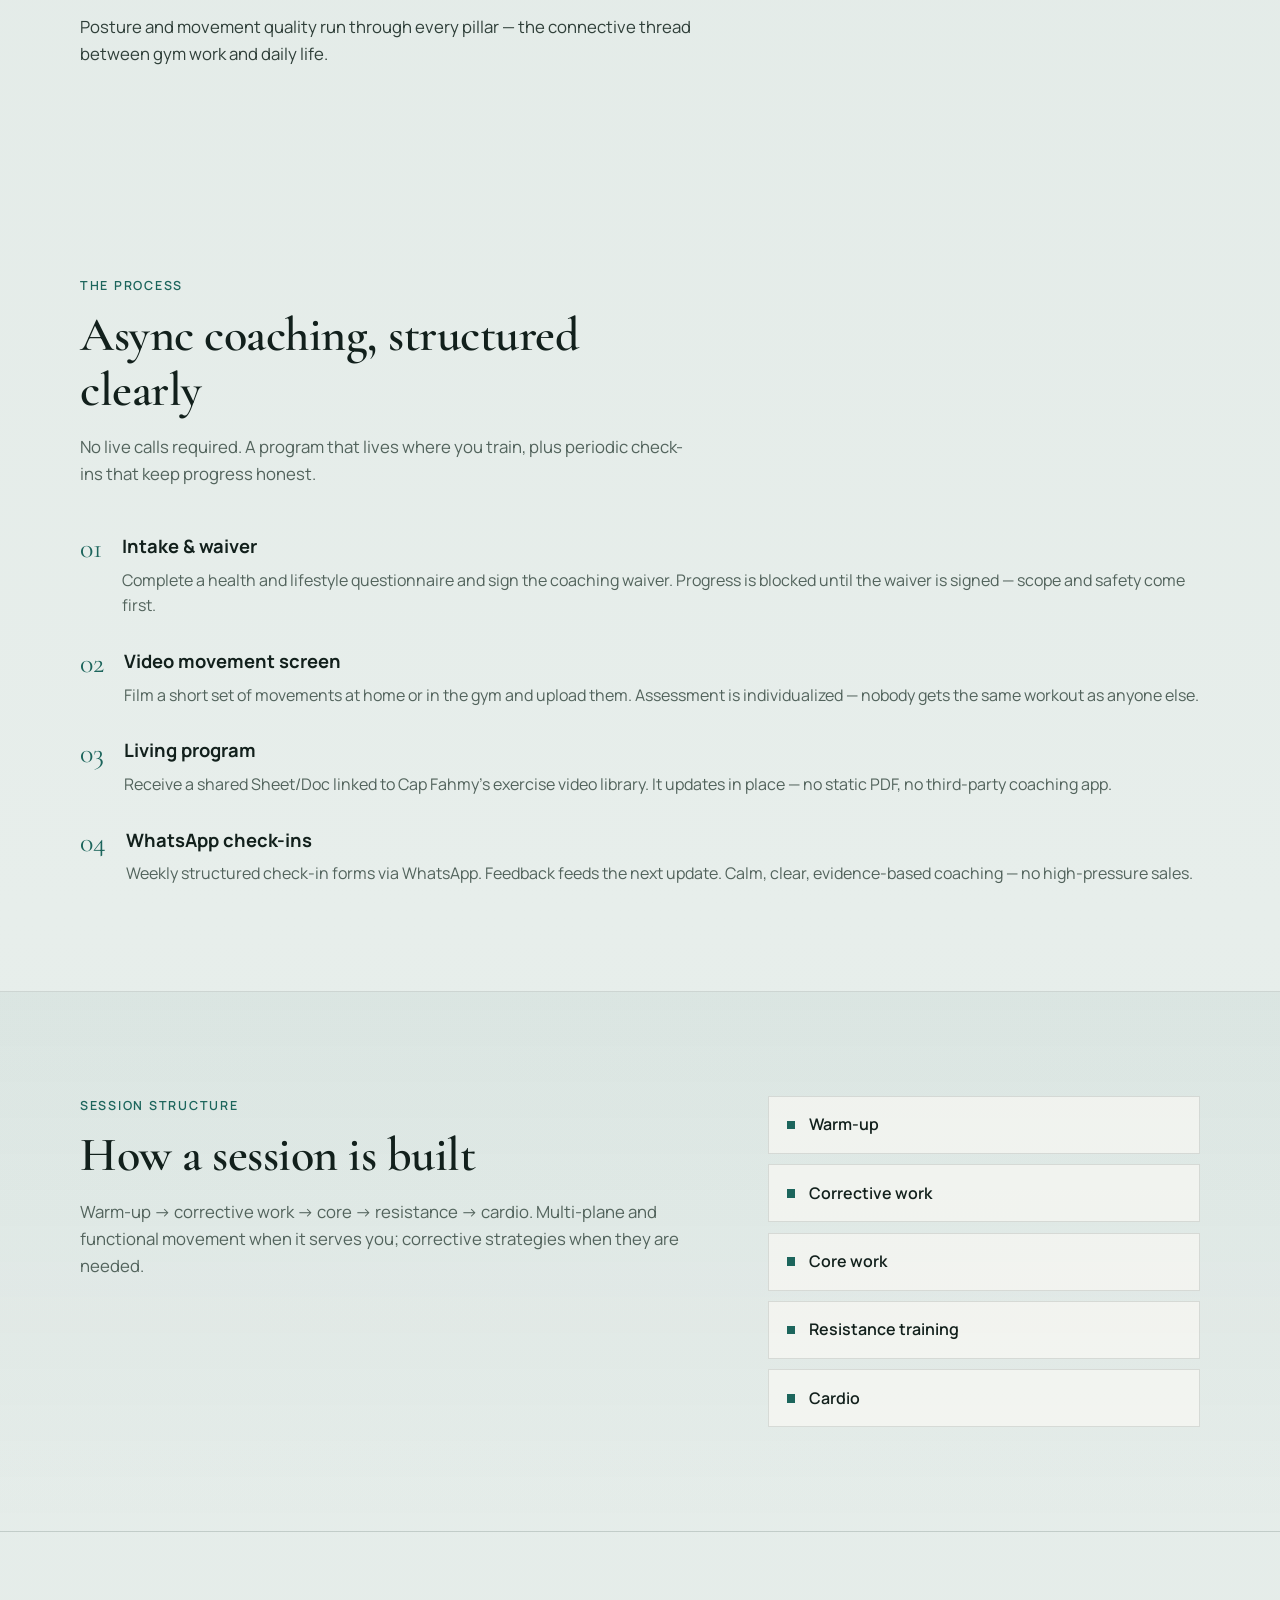
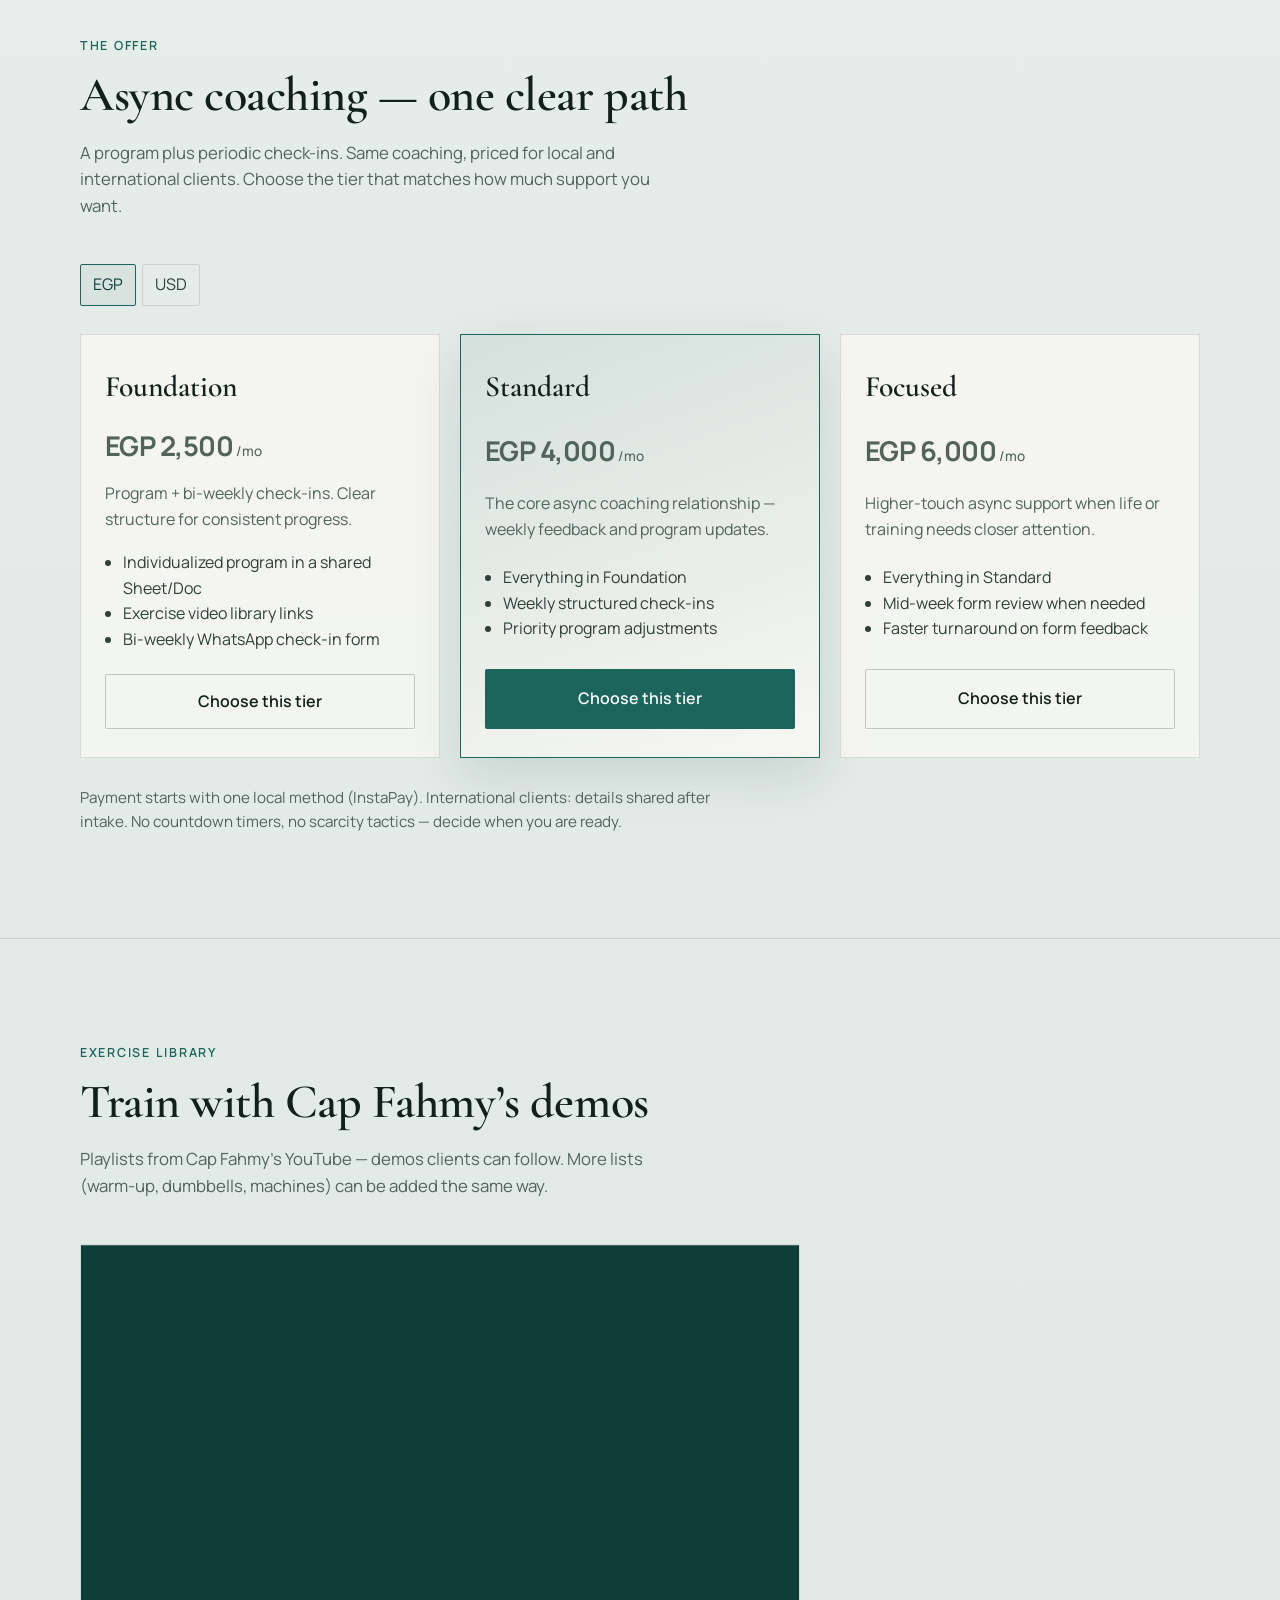
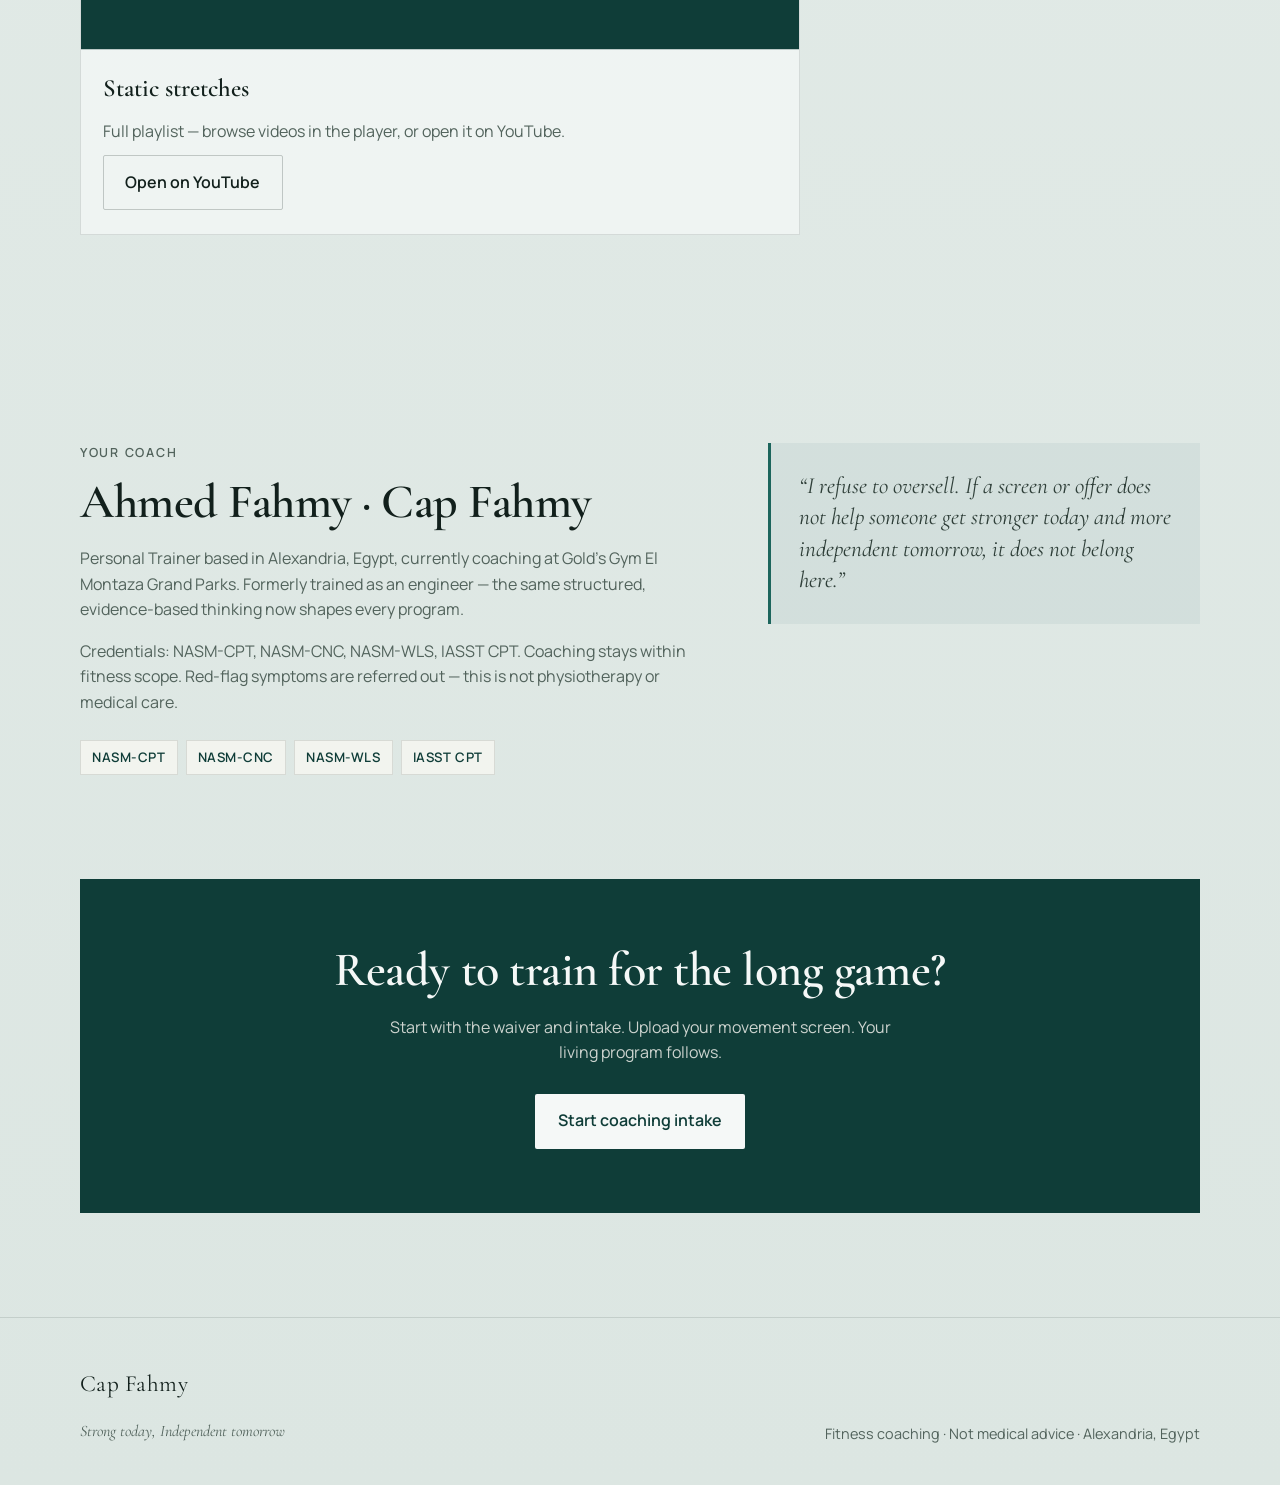
==== commit 9cd085f4: "Swap library embed to full Static stretches playlist" ====
--- a/index.html
+++ b/index.html
@@ -249,8 +249,8 @@
             <p class="eyebrow" data-i18n="library.eyebrow">Exercise library</p>
             <h2 data-i18n="library.title">Train with Cap Fahmy’s demos</h2>
             <p class="section-lead" data-i18n="library.lead">
-              First playlist connected — warm-ups through loaded work. More
-              lists (dumbbells, machines, and beyond) can be added the same way.
+              Playlists from Cap Fahmy’s YouTube — demos clients can follow. More
+              lists (warm-up, dumbbells, machines) can be added the same way.
             </p>
           </header>
 
@@ -258,8 +258,8 @@
             <article class="library-card">
               <div class="video-frame">
                 <iframe
-                  src="https://www.youtube.com/embed/WqmH71PxROg?list=PLOcxPvjnygB0&rel=0"
-                  title="Neck vertebrae mobility and stretch — Cap Fahmy"
+                  src="https://www.youtube.com/embed/g6Ga0syMYIE?list=PLB51Myhdv9lskix2dw5dwFJRUCkIQxIvU&rel=0"
+                  title="Static stretches — Cap Fahmy"
                   loading="lazy"
                   allow="accelerometer; autoplay; clipboard-write; encrypted-media; gyroscope; picture-in-picture; web-share"
                   allowfullscreen
@@ -267,15 +267,14 @@
                 ></iframe>
               </div>
               <div class="library-card-body">
-                <h3 data-i18n="library.playlist1.title">
-                  Neck vertebrae mobility and stretch
-                </h3>
+                <h3 data-i18n="library.playlist1.title">Static stretches</h3>
                 <p data-i18n="library.playlist1.body">
-                  Watch demos in order, or open the full playlist on YouTube.
+                  Full playlist — browse videos in the player, or open it on
+                  YouTube.
                 </p>
                 <a
                   class="btn btn-ghost"
-                  href="https://www.youtube.com/playlist?list=PLOcxPvjnygB0"
+                  href="https://www.youtube.com/playlist?list=PLB51Myhdv9lskix2dw5dwFJRUCkIQxIvU"
                   target="_blank"
                   rel="noopener noreferrer"
                   data-i18n="library.open"
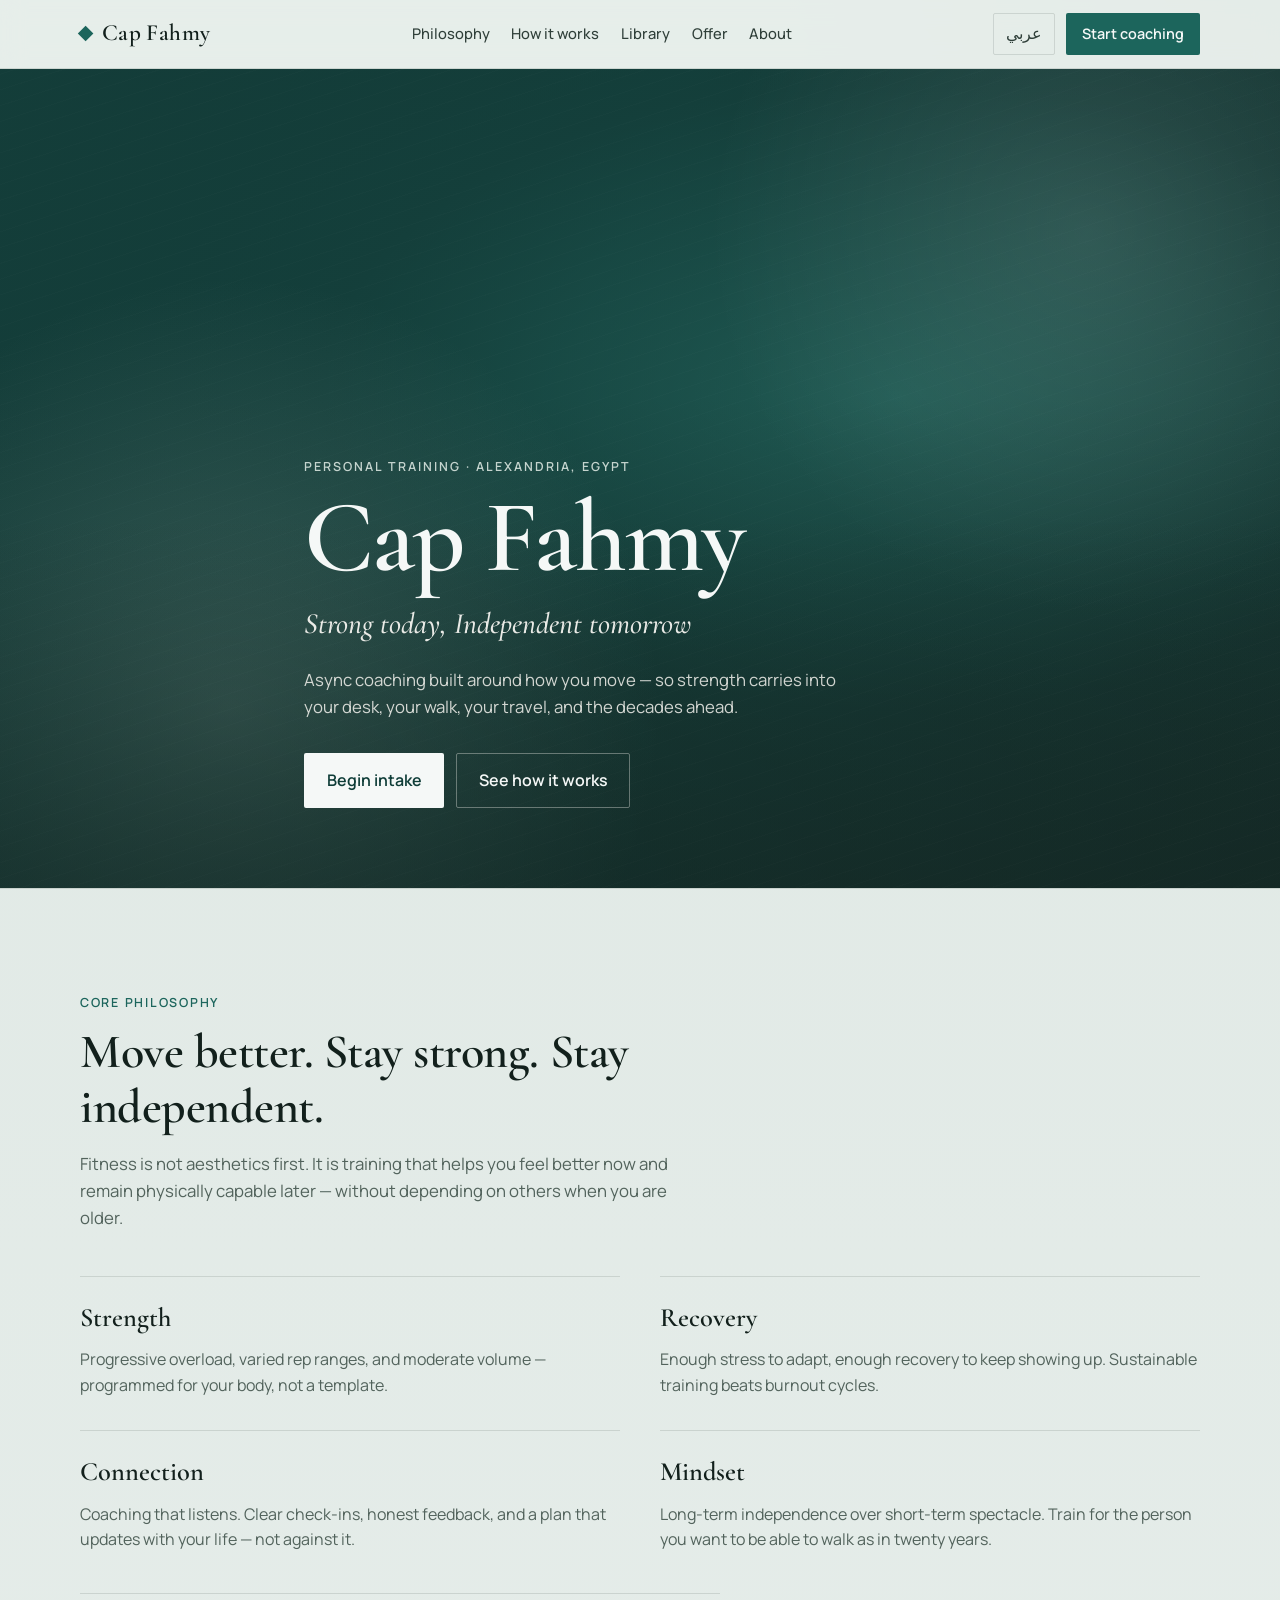
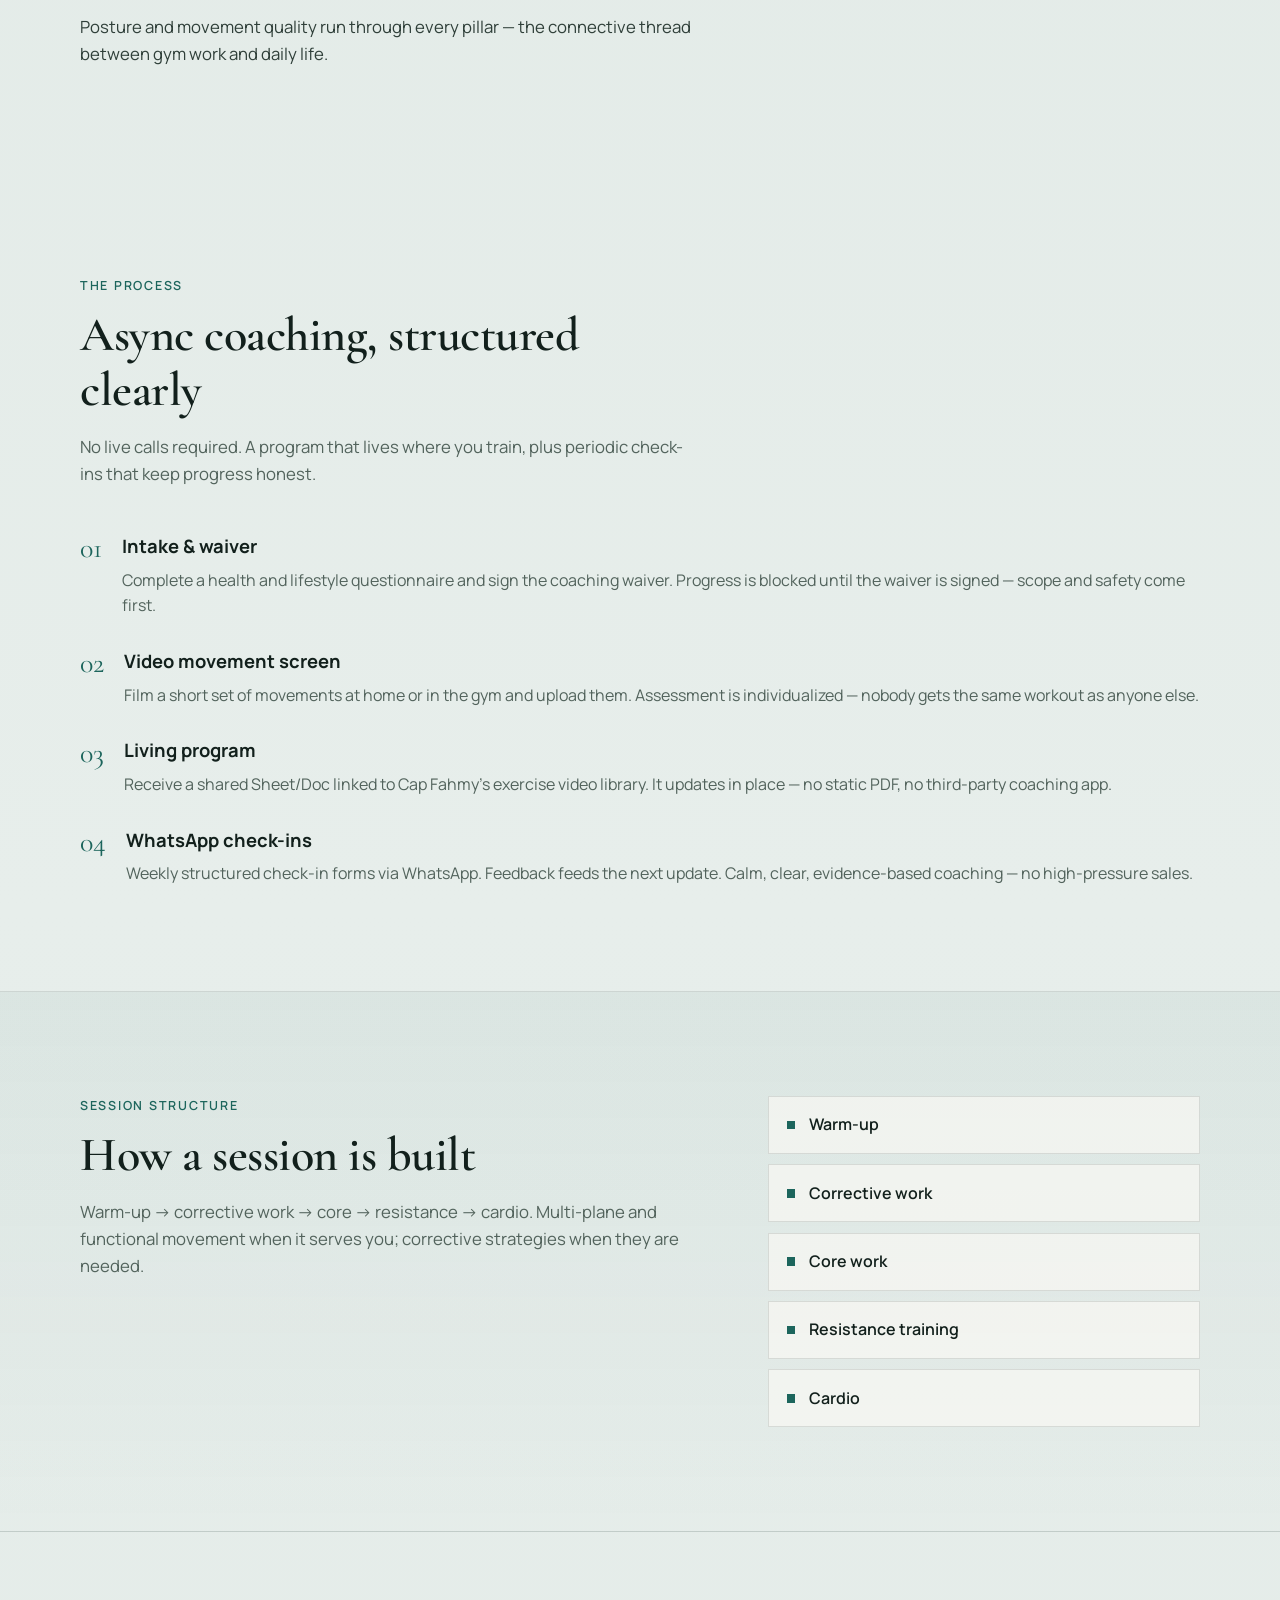
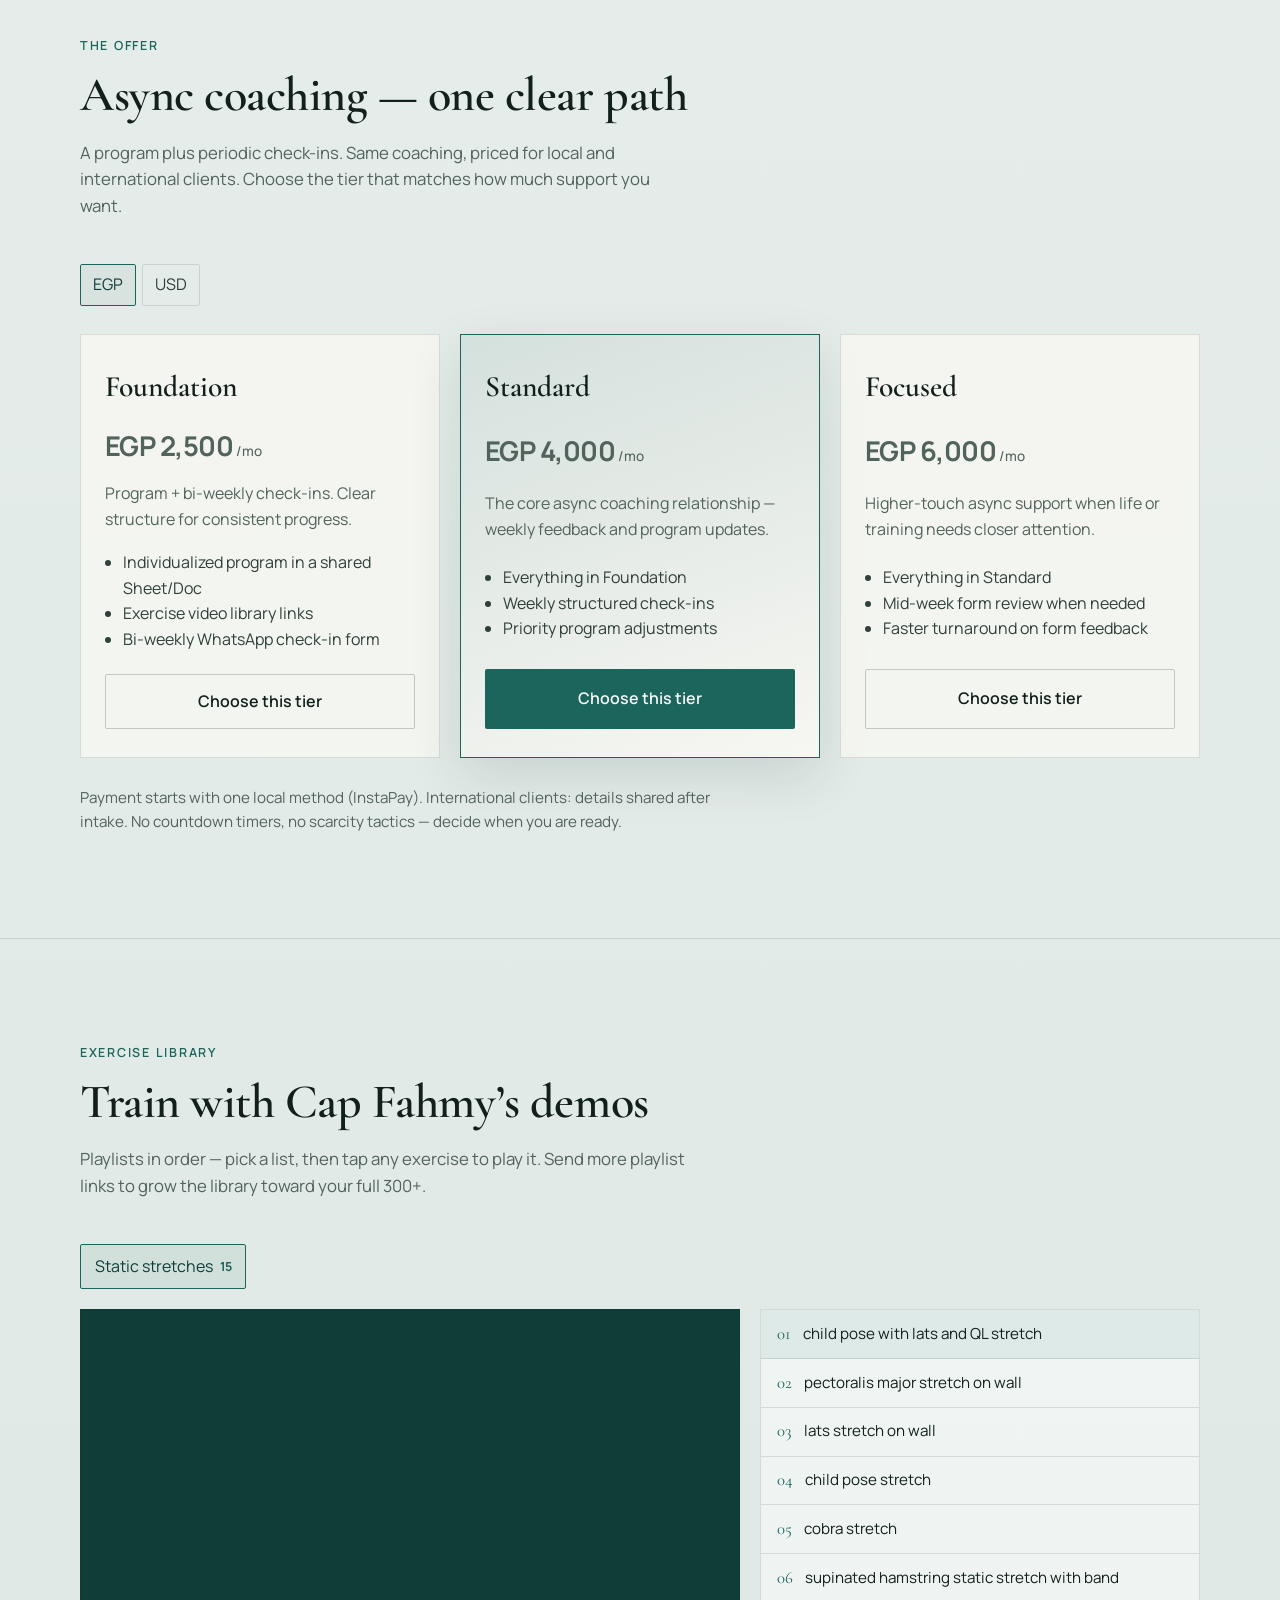
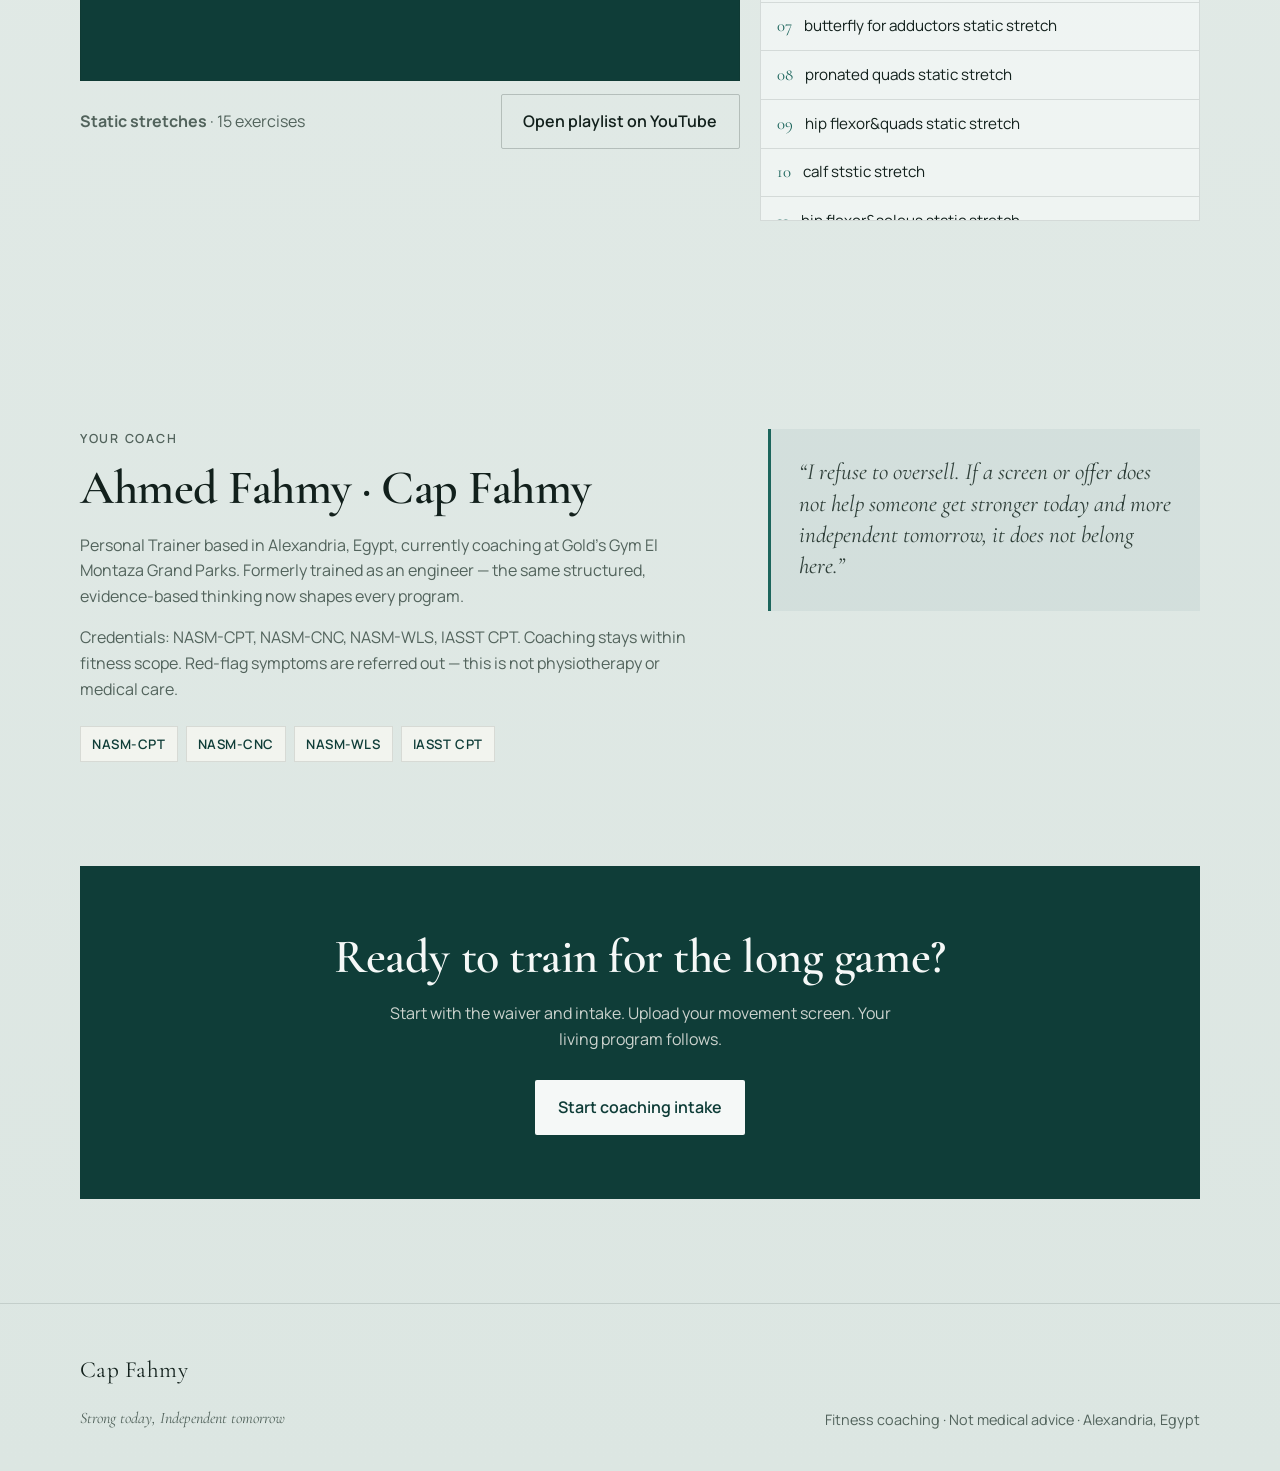
==== commit b63dec56: "Build ordered playlist library browser for all exercises" ====
--- a/index.html
+++ b/index.html
@@ -249,39 +249,13 @@
             <p class="eyebrow" data-i18n="library.eyebrow">Exercise library</p>
             <h2 data-i18n="library.title">Train with Cap Fahmy’s demos</h2>
             <p class="section-lead" data-i18n="library.lead">
-              Playlists from Cap Fahmy’s YouTube — demos clients can follow. More
-              lists (warm-up, dumbbells, machines) can be added the same way.
+              Playlists in order — pick a list, then tap any exercise to play it.
+              Send more playlist links to grow the library toward your full 300+.
             </p>
           </header>
 
-          <div class="library-grid">
-            <article class="library-card">
-              <div class="video-frame">
-                <iframe
-                  src="https://www.youtube.com/embed/g6Ga0syMYIE?list=PLB51Myhdv9lskix2dw5dwFJRUCkIQxIvU&rel=0"
-                  title="Static stretches — Cap Fahmy"
-                  loading="lazy"
-                  allow="accelerometer; autoplay; clipboard-write; encrypted-media; gyroscope; picture-in-picture; web-share"
-                  allowfullscreen
-                  referrerpolicy="strict-origin-when-cross-origin"
-                ></iframe>
-              </div>
-              <div class="library-card-body">
-                <h3 data-i18n="library.playlist1.title">Static stretches</h3>
-                <p data-i18n="library.playlist1.body">
-                  Full playlist — browse videos in the player, or open it on
-                  YouTube.
-                </p>
-                <a
-                  class="btn btn-ghost"
-                  href="https://www.youtube.com/playlist?list=PLB51Myhdv9lskix2dw5dwFJRUCkIQxIvU"
-                  target="_blank"
-                  rel="noopener noreferrer"
-                  data-i18n="library.open"
-                  >Open on YouTube</a
-                >
-              </div>
-            </article>
+          <div id="library-root" class="library-root" aria-live="polite">
+            <p class="hint" data-i18n="library.loading">Loading playlists…</p>
           </div>
         </div>
       </section>
--- a/styles.css
+++ b/styles.css
@@ -556,21 +556,70 @@
   border-top: 1px solid var(--line);
 }
 
-.library-grid {
-  display: grid;
-  gap: 1.5rem;
-}
-
-.library-card {
+.library-root {
+  display: grid;
+  gap: 1.25rem;
+}
+
+.library-tabs {
+  display: flex;
+  flex-wrap: wrap;
+  gap: 0.5rem;
+}
+
+.library-tab {
+  font: inherit;
+  cursor: pointer;
   border: 1px solid var(--line);
-  background: rgba(245, 248, 247, 0.75);
-  overflow: hidden;
+  background: rgba(245, 248, 247, 0.7);
+  color: var(--ink-soft);
+  padding: 0.55rem 0.85rem;
+  border-radius: var(--radius);
+  display: inline-flex;
+  align-items: center;
+  gap: 0.45rem;
+}
+
+.library-tab span {
+  font-size: 0.78rem;
+  color: var(--sea);
+  font-weight: 700;
+}
+
+.library-tab.is-active {
+  border-color: var(--sea);
+  background: rgba(28, 101, 92, 0.08);
+  color: var(--sea-deep);
+}
+
+.library-layout {
+  display: grid;
+  gap: 1.25rem;
+}
+
+.library-player {
+  display: grid;
+  gap: 0.85rem;
+}
+
+.library-player-meta {
+  display: flex;
+  flex-wrap: wrap;
+  gap: 0.75rem;
+  align-items: center;
+  justify-content: space-between;
+}
+
+.library-player-meta p {
+  margin: 0;
+  color: var(--muted);
 }
 
 .video-frame {
   position: relative;
   aspect-ratio: 16 / 9;
   background: var(--sea-deep);
+  border: 1px solid var(--line);
 }
 
 .video-frame iframe {
@@ -581,26 +630,62 @@
   border: 0;
 }
 
-.library-card-body {
-  padding: 1.25rem 1.35rem 1.5rem;
-  display: grid;
-  gap: 0.65rem;
-}
-
-.library-card-body h3 {
-  margin: 0;
+.library-list {
+  list-style: none;
+  margin: 0;
+  padding: 0;
+  max-height: 28rem;
+  overflow: auto;
+  border: 1px solid var(--line);
+  background: rgba(245, 248, 247, 0.75);
+}
+
+.library-item {
+  width: 100%;
+  display: grid;
+  grid-template-columns: auto 1fr;
+  gap: 0.75rem;
+  align-items: start;
+  text-align: start;
+  font: inherit;
+  cursor: pointer;
+  border: 0;
+  border-bottom: 1px solid var(--line);
+  background: transparent;
+  color: var(--ink);
+  padding: 0.85rem 1rem;
+}
+
+.library-item:hover,
+.library-item.is-active {
+  background: rgba(28, 101, 92, 0.08);
+}
+
+.library-item-num {
   font-family: var(--font-display);
-  font-size: 1.55rem;
-  font-weight: 600;
-}
-
-.library-card-body p {
-  margin: 0;
-  color: var(--muted);
-}
-
-.library-card-body .btn {
-  justify-self: start;
+  color: var(--sea);
+  font-size: 1.05rem;
+  line-height: 1.2;
+}
+
+.library-item-title {
+  font-size: 0.95rem;
+  line-height: 1.35;
+}
+
+body[dir="rtl"] .library-item {
+  text-align: right;
+}
+
+@media (min-width: 900px) {
+  .library-layout {
+    grid-template-columns: 1.2fr 0.8fr;
+    align-items: start;
+  }
+
+  .library-list {
+    max-height: 32rem;
+  }
 }
 
 .about-copy p {
@@ -950,11 +1035,6 @@
     grid-template-columns: repeat(3, 1fr);
   }
 
-  .library-grid {
-    grid-template-columns: 1fr;
-    max-width: 720px;
-  }
-
   .session-grid,
   .about-grid {
     grid-template-columns: 1.2fr 0.8fr;
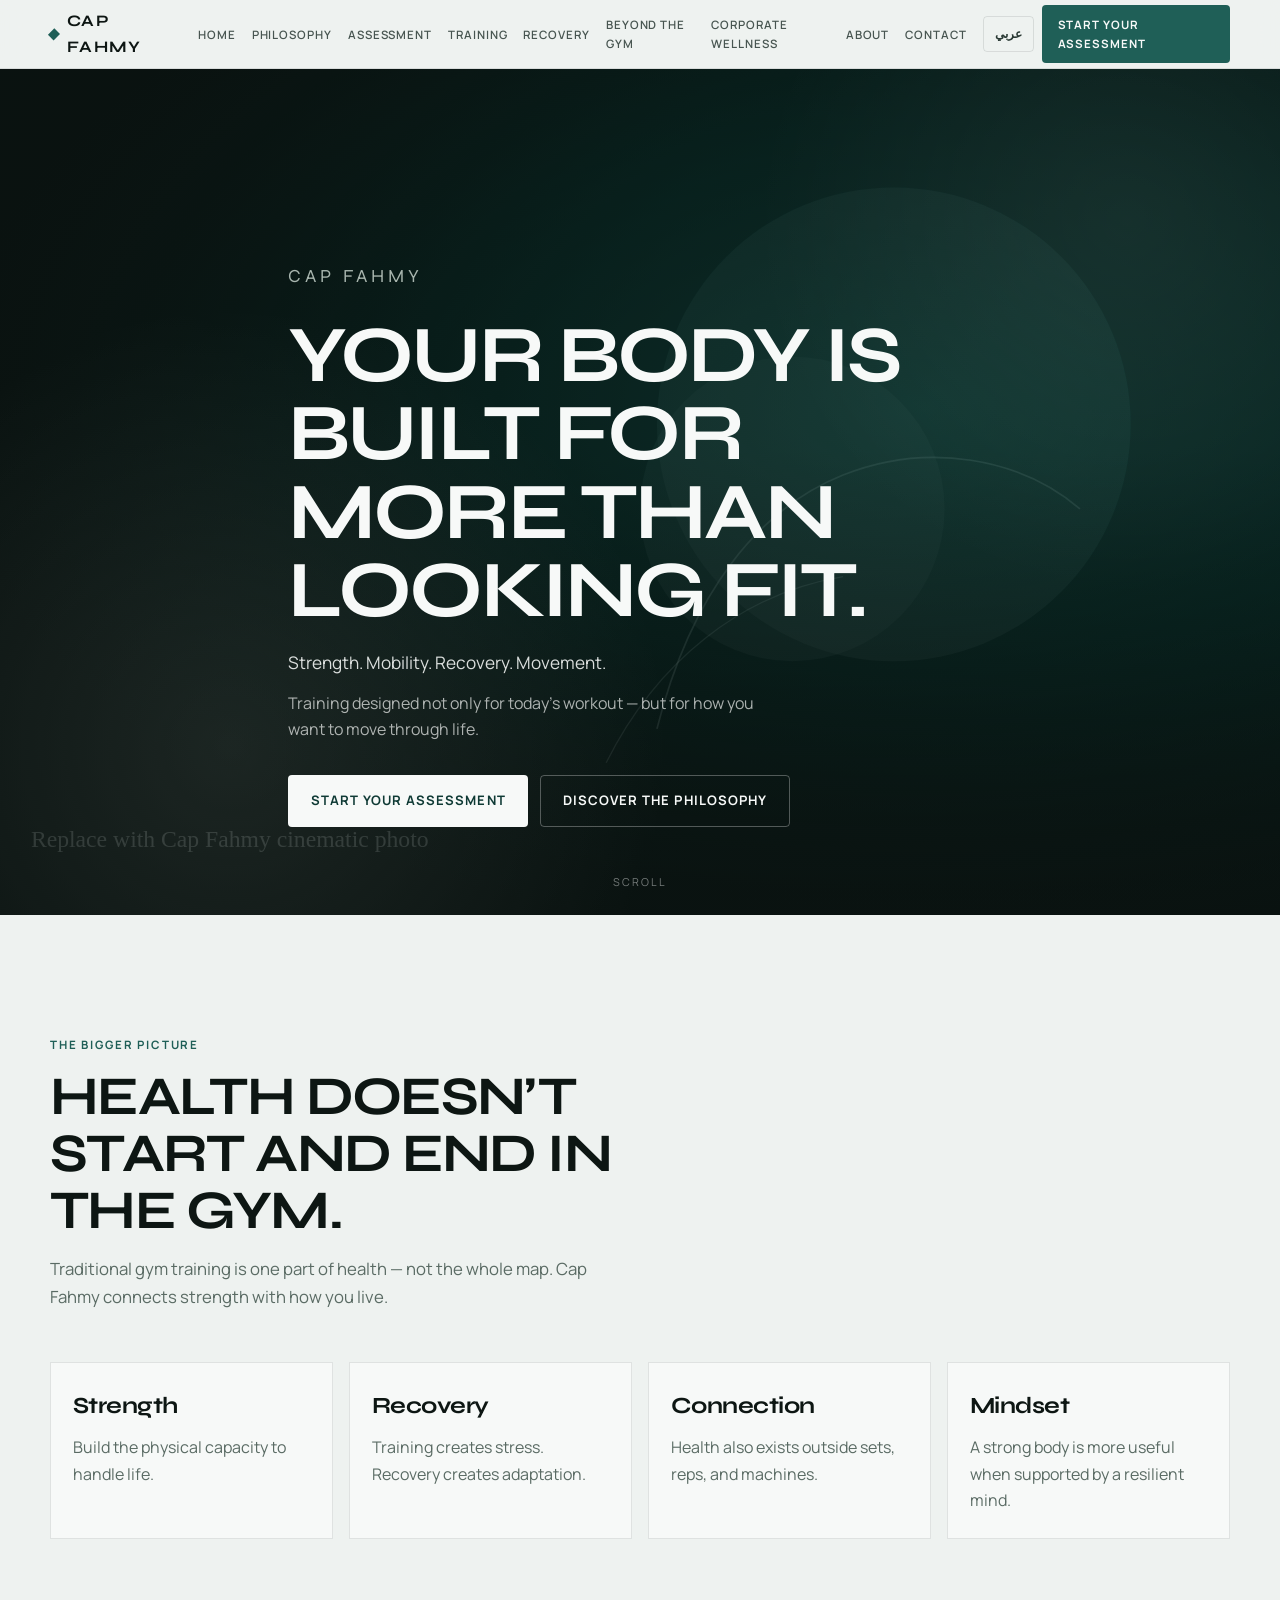
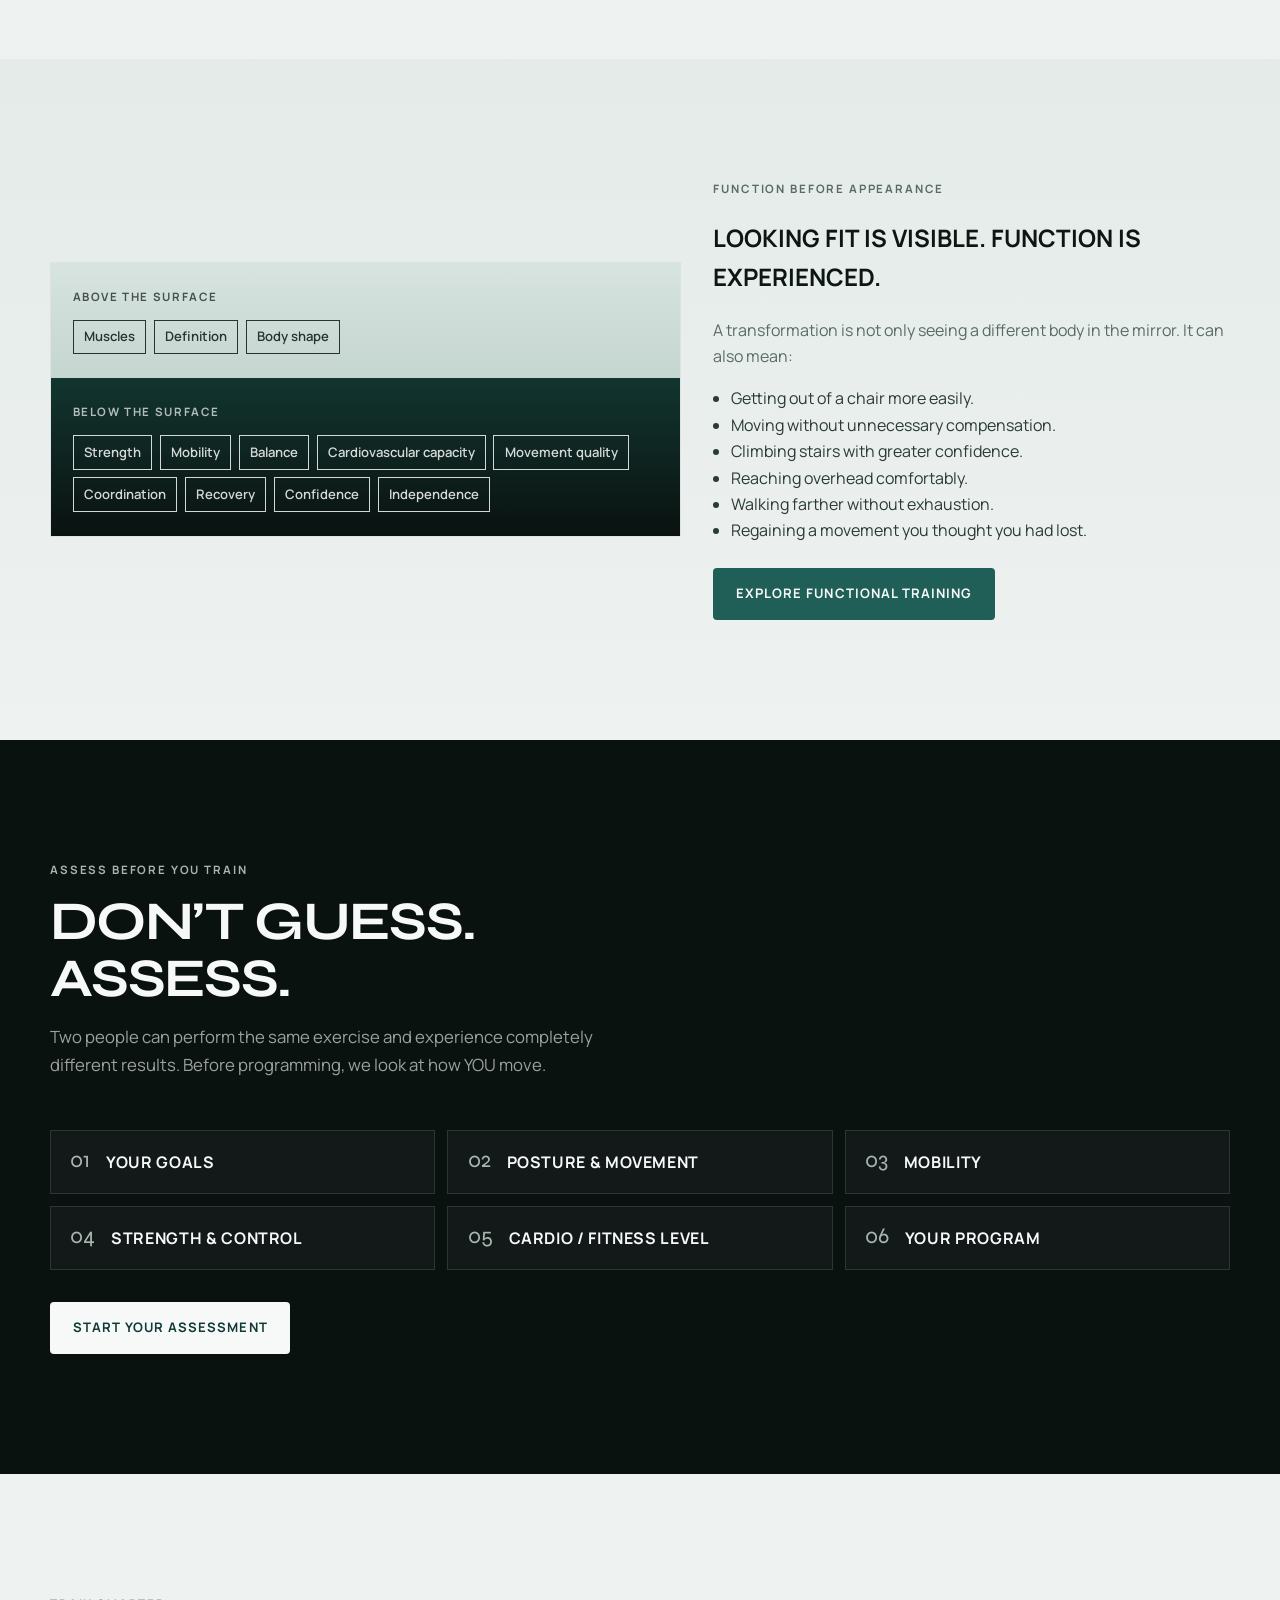
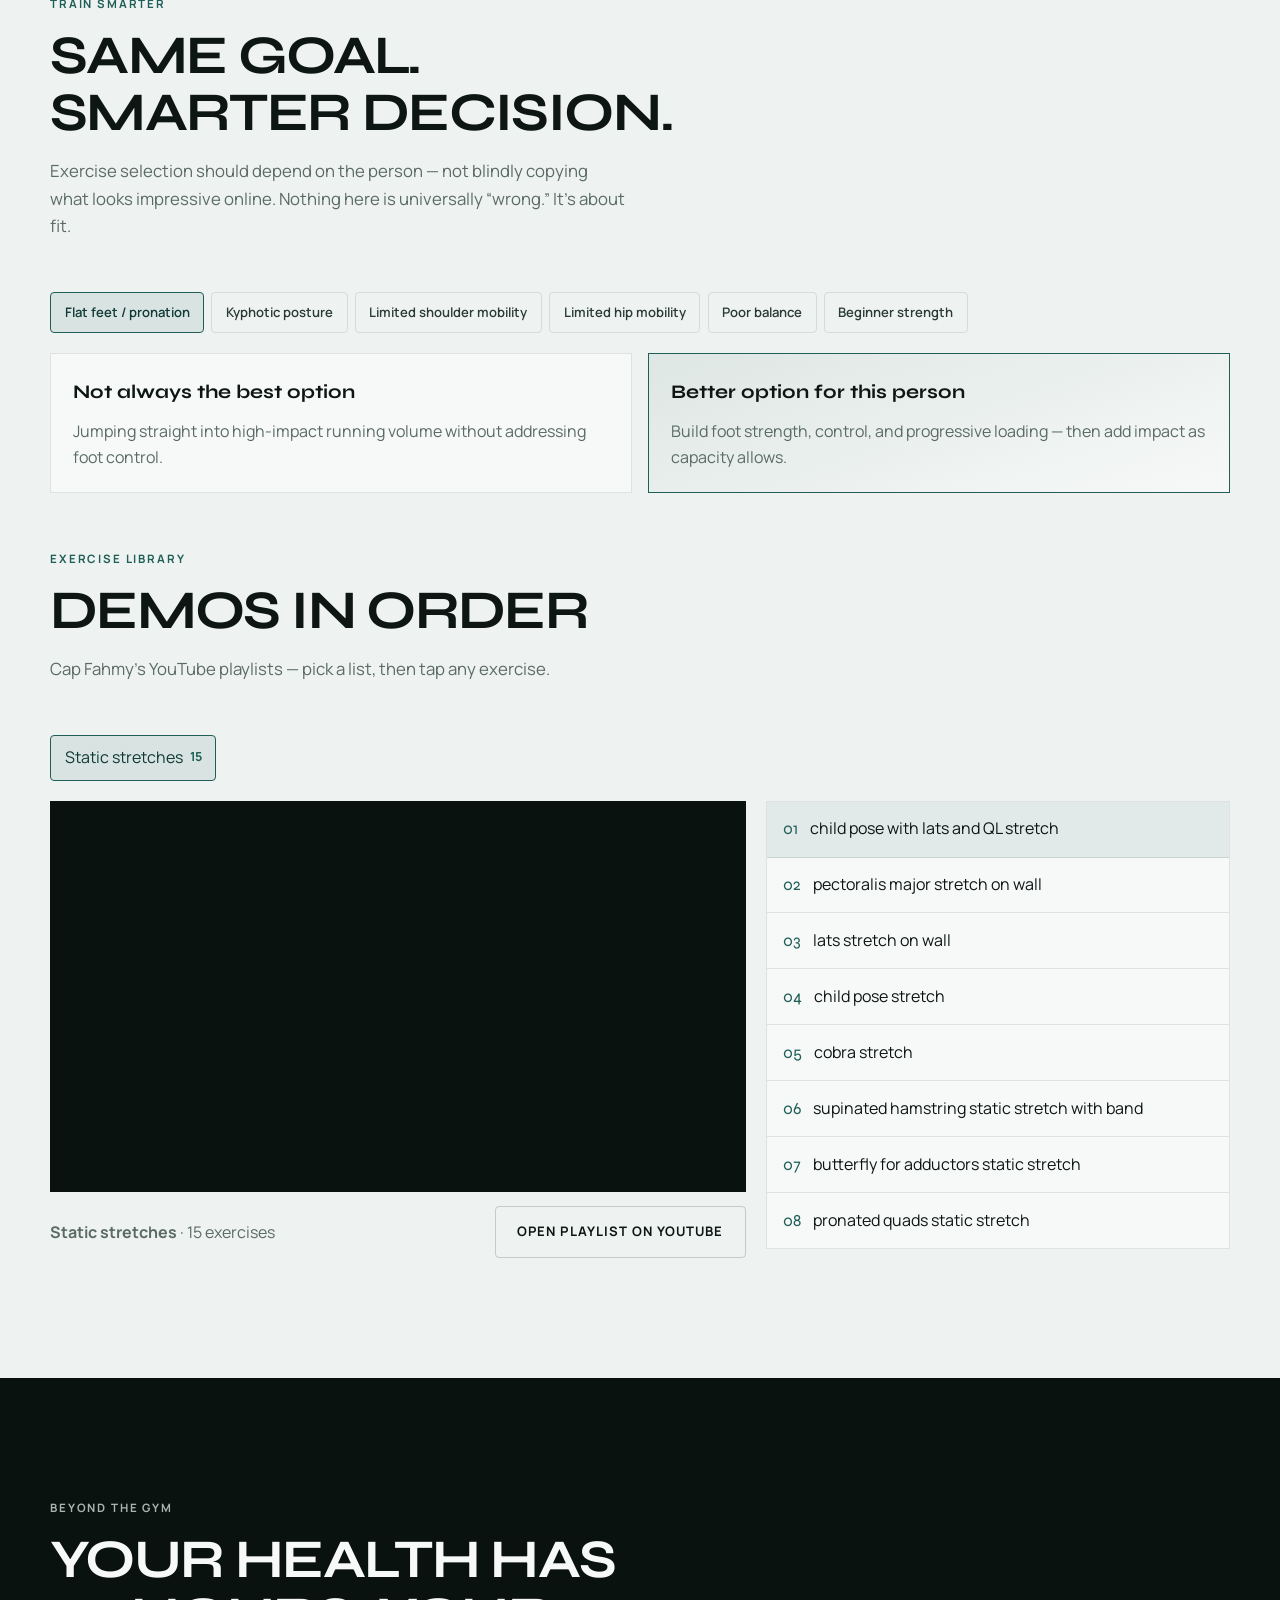
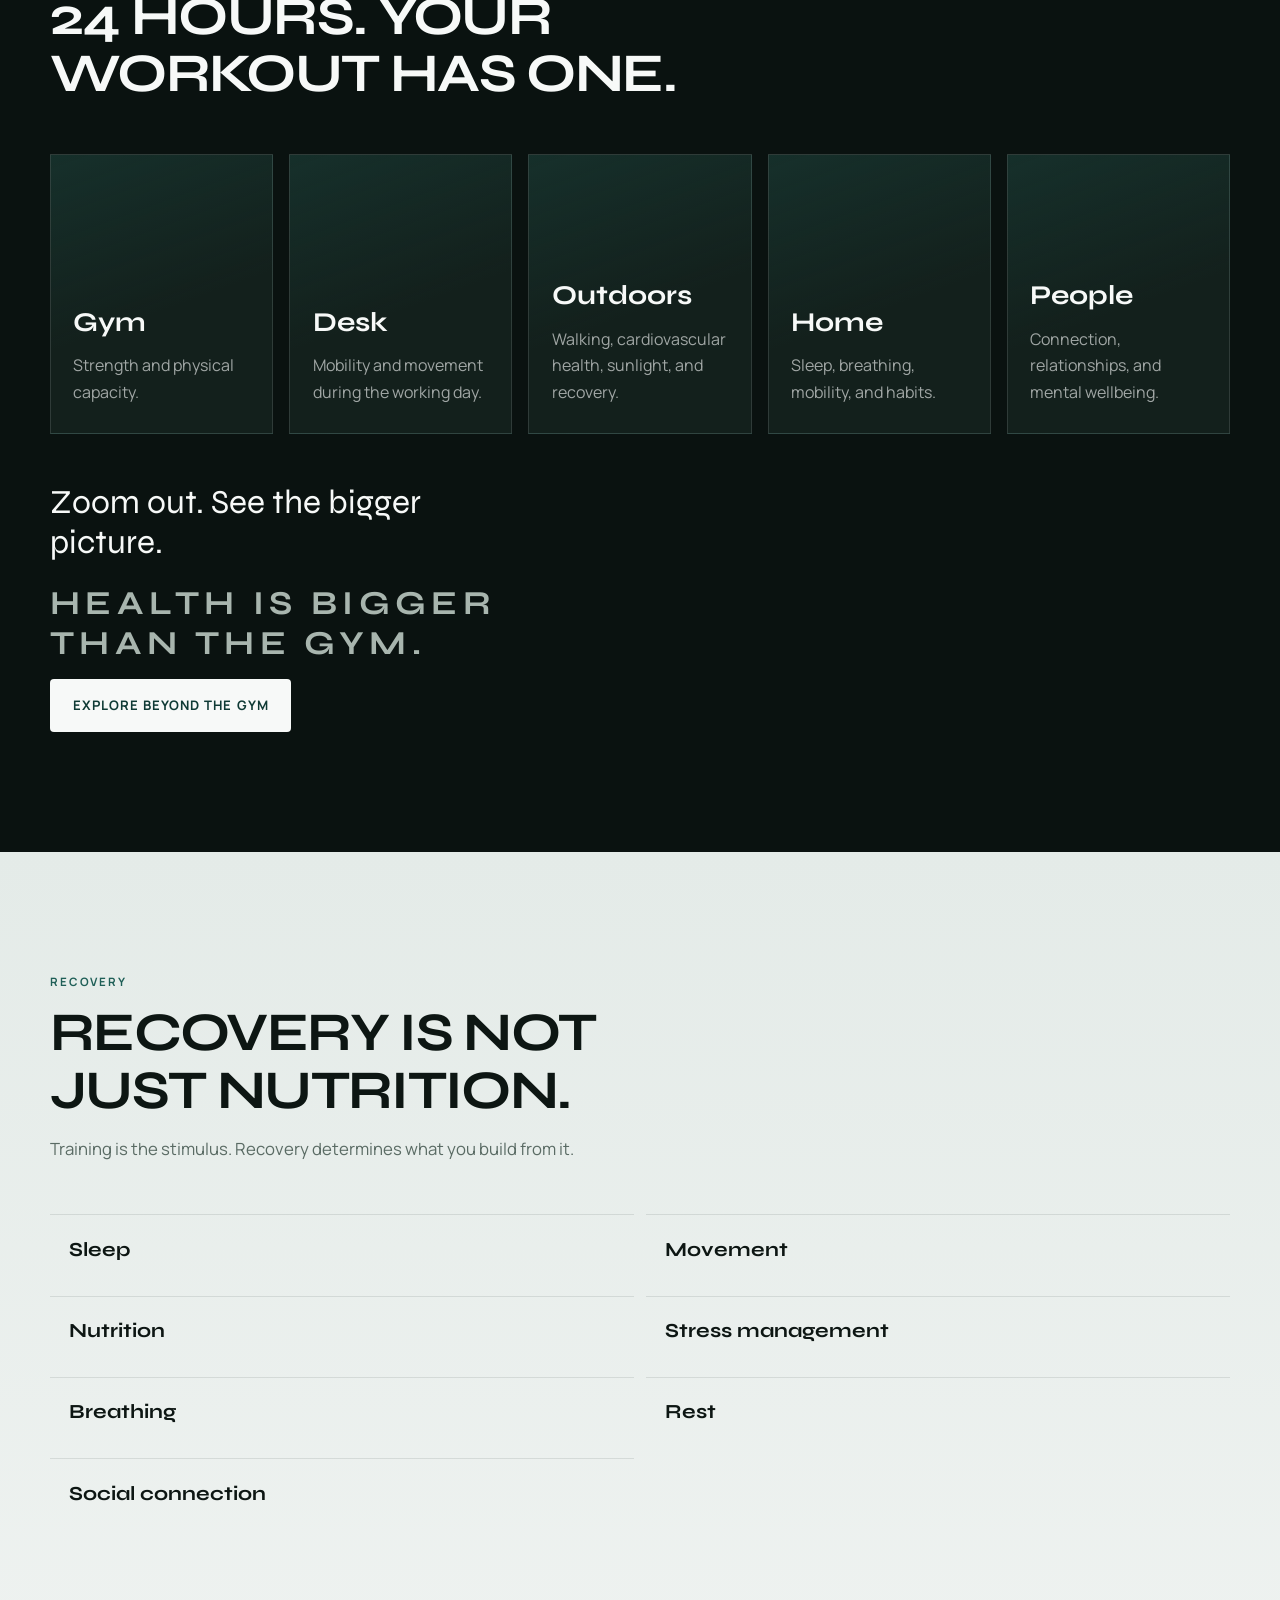
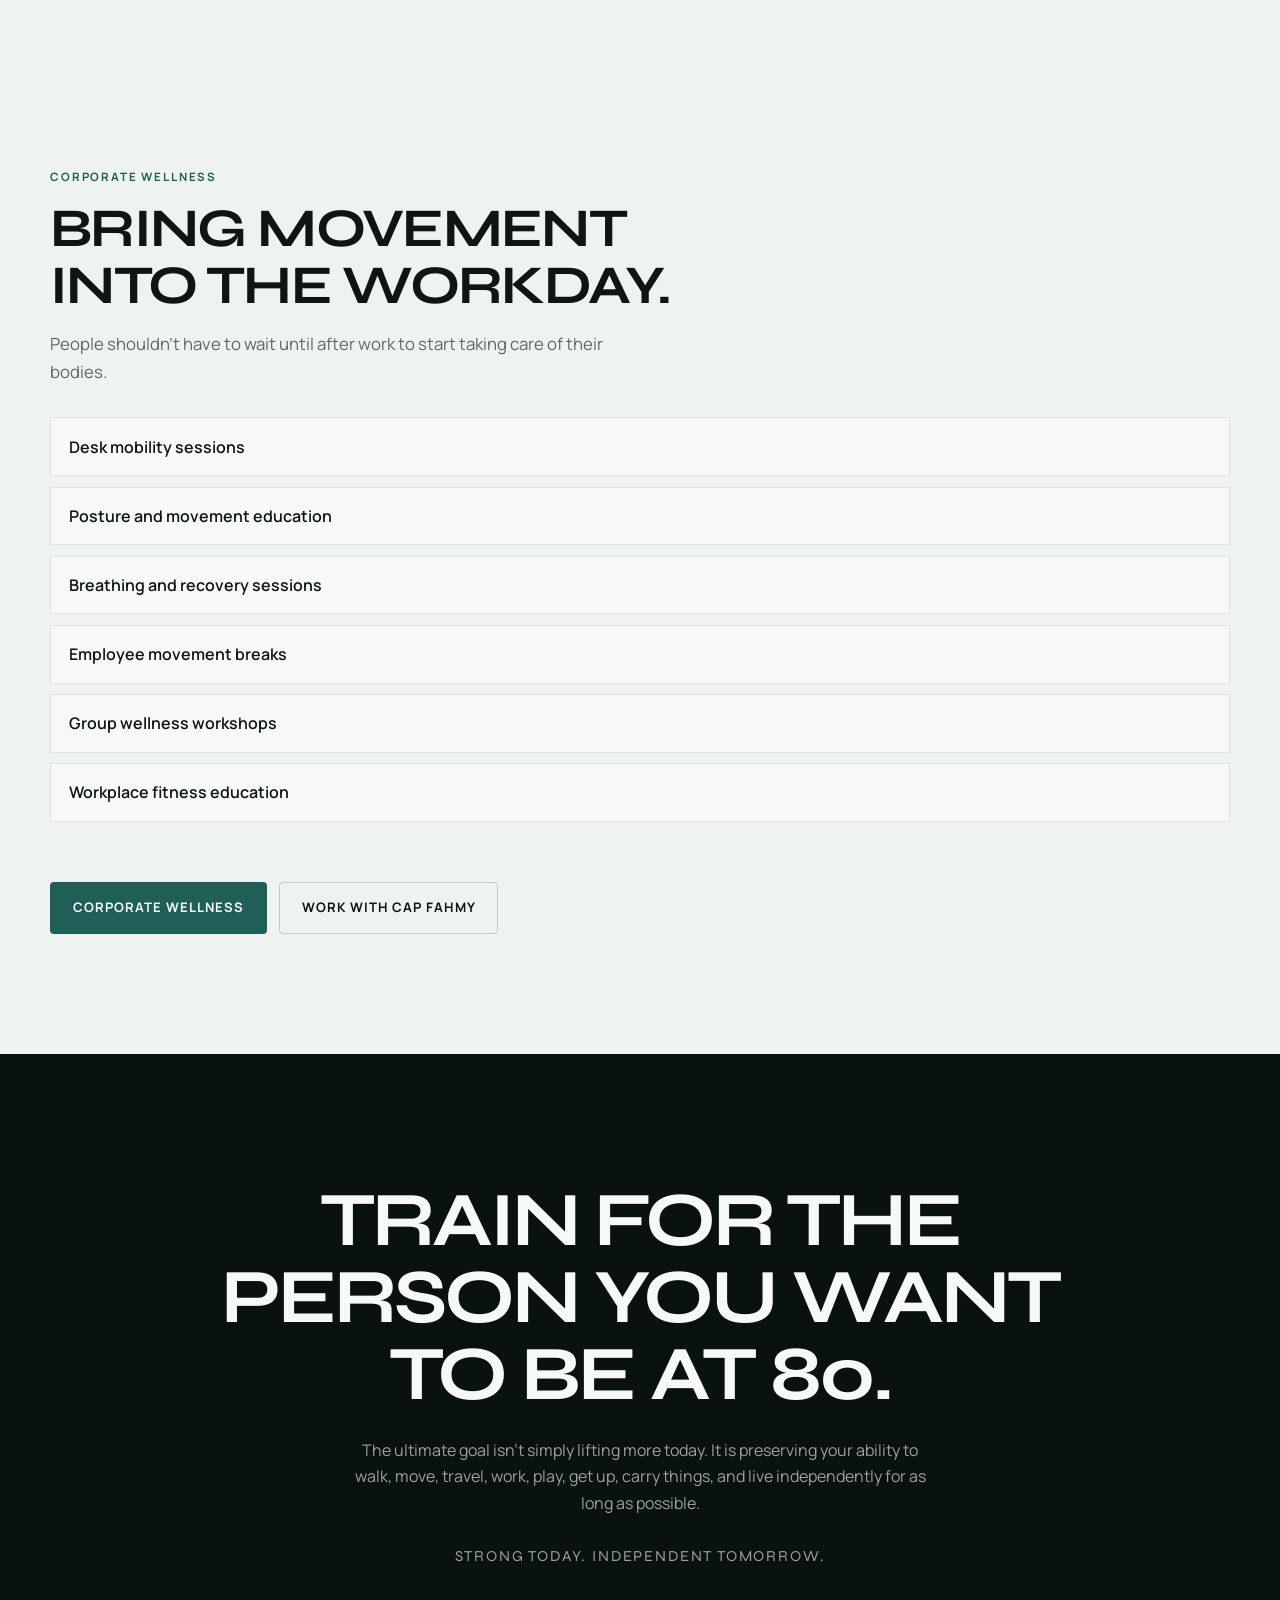
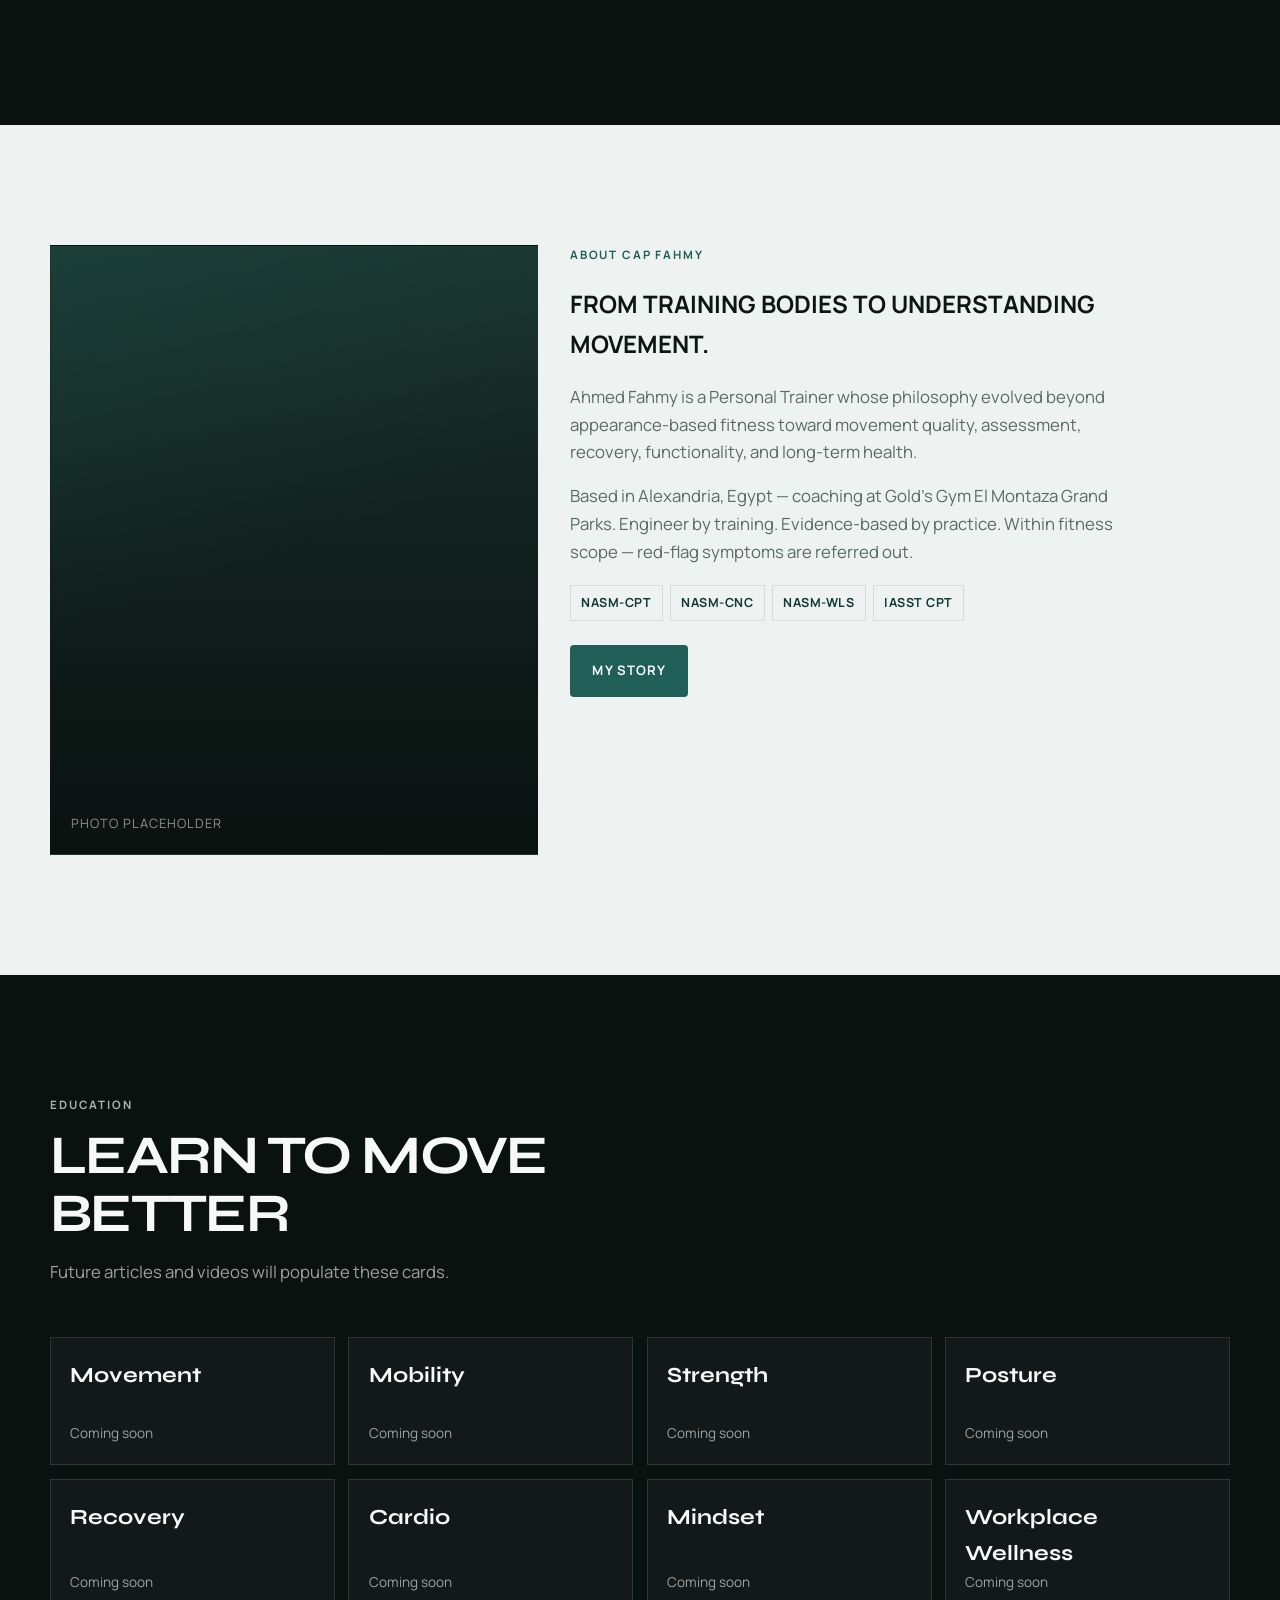
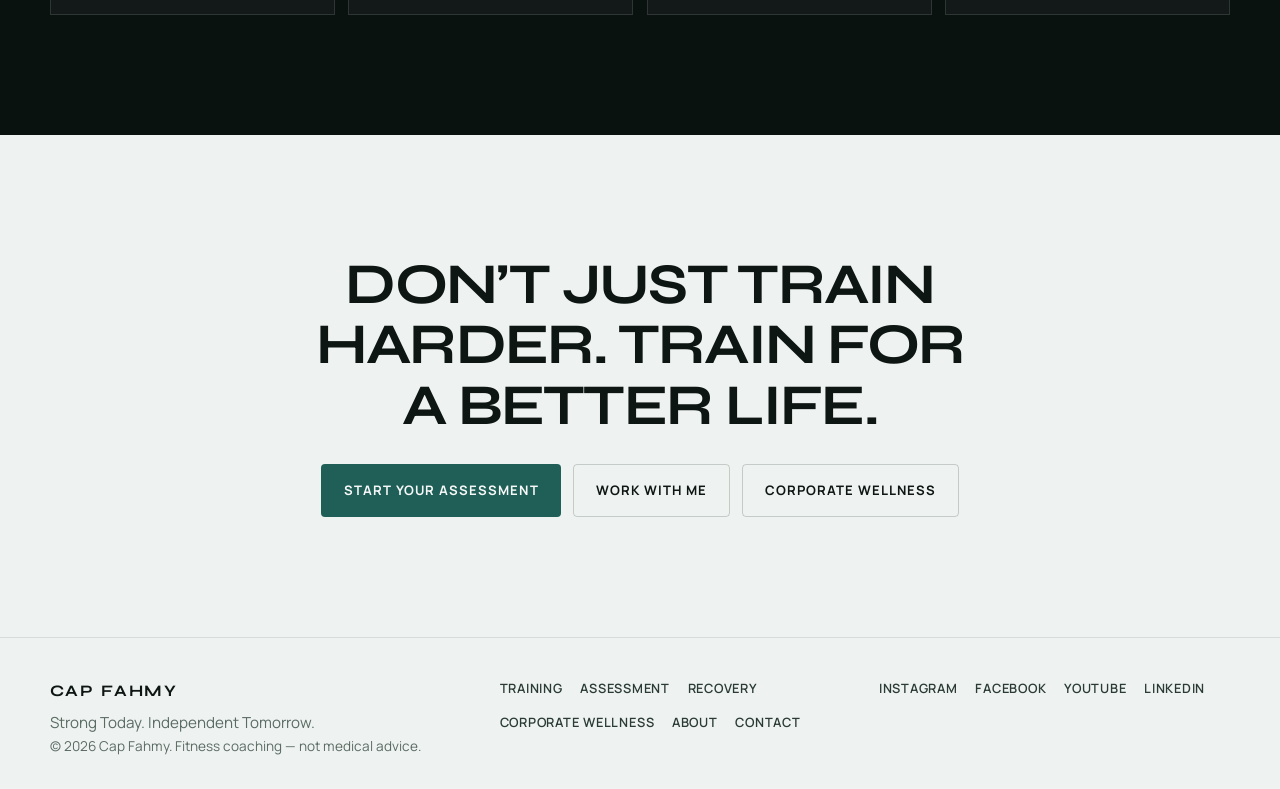
==== commit 39271f8c: "Redesign Cap Fahmy site as cinematic wellness-performance experience." ====
--- a/index.html
+++ b/index.html
@@ -3,278 +3,425 @@
   <head>
     <meta charset="UTF-8" />
     <meta name="viewport" content="width=device-width, initial-scale=1.0" />
-    <title>Cap Fahmy — Strong today, Independent tomorrow</title>
+    <title>CAP FAHMY — Strong Today. Independent Tomorrow.</title>
     <meta
       name="description"
-      content="Async personal training with Cap Fahmy. Individualized coaching for strength, recovery, movement quality, and lifelong independence."
+      content="Cap Fahmy: strength, movement quality, recovery, and long-term independence. Health is bigger than the gym."
     />
     <link rel="preconnect" href="https://fonts.googleapis.com" />
     <link rel="preconnect" href="https://fonts.gstatic.com" crossorigin />
     <link
-      href="https://fonts.googleapis.com/css2?family=Cormorant+Garamond:ital,wght@0,500;0,600;0,700;1,500&family=Manrope:wght@400;500;600;700&display=swap"
+      href="https://fonts.googleapis.com/css2?family=Manrope:wght@400;500;600;700&family=Syne:wght@600;700;800&display=swap"
       rel="stylesheet"
     />
     <link rel="stylesheet" href="styles.css" />
   </head>
   <body>
-    <a class="skip-link" href="#main" data-i18n="skip">Skip to content</a>
-
-    <header class="site-header">
+    <a class="skip-link" href="#main">Skip to content</a>
+
+    <header class="site-header" data-component="Navbar">
       <div class="shell header-inner">
-        <a class="brand" href="index.html" aria-label="Cap Fahmy home">
+        <a class="brand" href="#home" aria-label="CAP FAHMY home">
           <span class="brand-mark" aria-hidden="true"></span>
-          <span class="brand-name">Cap Fahmy</span>
+          CAP FAHMY
         </a>
-        <nav class="nav" aria-label="Primary">
-          <a href="#philosophy" data-i18n="nav.philosophy">Philosophy</a>
-          <a href="#how" data-i18n="nav.how">How it works</a>
-          <a href="#library" data-i18n="nav.library">Library</a>
-          <a href="#offer" data-i18n="nav.offer">Offer</a>
-          <a href="#about" data-i18n="nav.about">About</a>
+        <nav class="nav-desktop" aria-label="Primary">
+          <a href="#home">Home</a>
+          <a href="#philosophy">Philosophy</a>
+          <a href="#assessment">Assessment</a>
+          <a href="#training">Training</a>
+          <a href="#recovery">Recovery</a>
+          <a href="#beyond">Beyond the Gym</a>
+          <a href="#corporate">Corporate Wellness</a>
+          <a href="#about">About</a>
+          <a href="#contact">Contact</a>
         </nav>
         <div class="header-actions">
+          <button type="button" class="lang-toggle" id="lang-toggle" aria-label="Switch language">
+            عربي
+          </button>
+          <a class="btn btn-primary btn-sm nav-cta-desktop" href="onboard.html"
+            >Start Your Assessment</a
+          >
           <button
             type="button"
-            class="lang-toggle"
-            id="lang-toggle"
-            aria-label="Switch language"
+            class="menu-toggle"
+            id="menu-toggle"
+            aria-expanded="false"
+            aria-controls="mobile-nav"
+            aria-label="Open menu"
           >
-            عربي
+            <span></span><span></span><span></span>
           </button>
-          <a class="btn btn-primary btn-sm" href="onboard.html" data-i18n="nav.cta"
-            >Start coaching</a
-          >
+        </div>
+      </div>
+      <div class="nav-mobile" id="mobile-nav" hidden>
+        <div class="shell">
+          <a href="#home">Home</a>
+          <a href="#philosophy">Philosophy</a>
+          <a href="#assessment">Assessment</a>
+          <a href="#training">Training</a>
+          <a href="#recovery">Recovery</a>
+          <a href="#beyond">Beyond the Gym</a>
+          <a href="#corporate">Corporate Wellness</a>
+          <a href="#about">About</a>
+          <a href="#contact">Contact</a>
+          <a class="btn btn-primary" href="onboard.html">Start Your Assessment</a>
         </div>
       </div>
     </header>
 
     <main id="main">
-      <section class="hero" aria-labelledby="hero-brand">
+      <!-- HERO -->
+      <section class="hero" id="home" data-component="Hero" aria-labelledby="hero-title">
         <div class="hero-media" aria-hidden="true">
           <div class="hero-grain"></div>
-          <div class="hero-wash"></div>
         </div>
         <div class="shell hero-content">
-          <p class="eyebrow" data-i18n="hero.eyebrow">
-            Personal training · Alexandria, Egypt
+          <p class="hero-brand">CAP FAHMY</p>
+          <h1 id="hero-title" data-i18n="hero.title">
+            YOUR BODY IS BUILT FOR MORE THAN LOOKING FIT.
+          </h1>
+          <p class="hero-lead" data-i18n="hero.lead">
+            Strength. Mobility. Recovery. Movement.
           </p>
-          <h1 id="hero-brand" class="hero-brand">Cap Fahmy</h1>
-          <p class="hero-slogan" data-i18n="hero.slogan">
-            Strong today, Independent tomorrow
+          <p class="hero-sub" data-i18n="hero.sub">
+            Training designed not only for today’s workout — but for how you want
+            to move through life.
           </p>
-          <p class="hero-lead" data-i18n="hero.lead">
-            Async coaching built around how you move — so strength carries into
-            your desk, your walk, your travel, and the decades ahead.
-          </p>
-          <div class="hero-cta">
-            <a class="btn btn-primary" href="onboard.html" data-i18n="hero.cta"
-              >Begin intake</a
-            >
-            <a class="btn btn-ghost" href="#how" data-i18n="hero.secondary"
-              >See how it works</a
-            >
-          </div>
-        </div>
-      </section>
-
-      <section id="philosophy" class="section philosophy">
-        <div class="shell">
-          <header class="section-head">
-            <p class="eyebrow" data-i18n="philosophy.eyebrow">Core philosophy</p>
+          <div class="cta-row">
+            <a class="btn btn-light" href="onboard.html" data-i18n="cta.assessment"
+              >Start Your Assessment</a
+            >
+            <a class="btn btn-ghost" href="#philosophy" data-i18n="cta.philosophy"
+              >Discover the Philosophy</a
+            >
+          </div>
+        </div>
+        <div class="scroll-cue" aria-hidden="true">Scroll</div>
+      </section>
+
+      <!-- BIGGER PICTURE / PHILOSOPHY -->
+      <section class="section" id="philosophy" data-component="PillarCard">
+        <div class="shell">
+          <header class="section-head reveal">
+            <p class="eyebrow" data-i18n="philosophy.eyebrow">The bigger picture</p>
             <h2 data-i18n="philosophy.title">
-              Move better. Stay strong. Stay independent.
+              HEALTH DOESN’T START AND END IN THE GYM.
             </h2>
             <p class="section-lead" data-i18n="philosophy.lead">
-              Fitness is not aesthetics first. It is training that helps you feel
-              better now and remain physically capable later — without depending
-              on others when you are older.
-            </p>
-          </header>
-
-          <ul class="pillars">
-            <li>
-              <h3 data-i18n="pillars.strength.title">Strength</h3>
-              <p data-i18n="pillars.strength.body">
-                Progressive overload, varied rep ranges, and moderate volume —
-                programmed for your body, not a template.
-              </p>
-            </li>
-            <li>
-              <h3 data-i18n="pillars.recovery.title">Recovery</h3>
-              <p data-i18n="pillars.recovery.body">
-                Enough stress to adapt, enough recovery to keep showing up.
-                Sustainable training beats burnout cycles.
-              </p>
-            </li>
-            <li>
-              <h3 data-i18n="pillars.connection.title">Connection</h3>
-              <p data-i18n="pillars.connection.body">
-                Coaching that listens. Clear check-ins, honest feedback, and a
-                plan that updates with your life — not against it.
-              </p>
-            </li>
-            <li>
-              <h3 data-i18n="pillars.mindset.title">Mindset</h3>
-              <p data-i18n="pillars.mindset.body">
-                Long-term independence over short-term spectacle. Train for the
-                person you want to be able to walk as in twenty years.
-              </p>
-            </li>
+              Traditional gym training is one part of health — not the whole map.
+              Cap Fahmy connects strength with how you live.
+            </p>
+          </header>
+          <div class="pillar-grid">
+            <article class="pillar-card reveal">
+              <h3 data-i18n="pillars.strength.t">Strength</h3>
+              <p data-i18n="pillars.strength.b">
+                Build the physical capacity to handle life.
+              </p>
+            </article>
+            <article class="pillar-card reveal">
+              <h3 data-i18n="pillars.recovery.t">Recovery</h3>
+              <p data-i18n="pillars.recovery.b">
+                Training creates stress. Recovery creates adaptation.
+              </p>
+            </article>
+            <article class="pillar-card reveal">
+              <h3 data-i18n="pillars.connection.t">Connection</h3>
+              <p data-i18n="pillars.connection.b">
+                Health also exists outside sets, reps, and machines.
+              </p>
+            </article>
+            <article class="pillar-card reveal">
+              <h3 data-i18n="pillars.mindset.t">Mindset</h3>
+              <p data-i18n="pillars.mindset.b">
+                A strong body is more useful when supported by a resilient mind.
+              </p>
+            </article>
+          </div>
+        </div>
+      </section>
+
+      <!-- ICEBERG / FUNCTION -->
+      <section class="section section--calm" id="function">
+        <div class="shell iceberg">
+          <div class="iceberg-visual reveal">
+            <div class="iceberg-above">
+              <p class="iceberg-label" data-i18n="iceberg.above">Above the surface</p>
+              <div class="chip-row">
+                <span class="chip">Muscles</span>
+                <span class="chip">Definition</span>
+                <span class="chip">Body shape</span>
+              </div>
+            </div>
+            <div class="iceberg-below">
+              <p class="iceberg-label" data-i18n="iceberg.below">Below the surface</p>
+              <div class="chip-row">
+                <span class="chip">Strength</span>
+                <span class="chip">Mobility</span>
+                <span class="chip">Balance</span>
+                <span class="chip">Cardiovascular capacity</span>
+                <span class="chip">Movement quality</span>
+                <span class="chip">Coordination</span>
+                <span class="chip">Recovery</span>
+                <span class="chip">Confidence</span>
+                <span class="chip">Independence</span>
+              </div>
+            </div>
+          </div>
+          <div class="iceberg-copy reveal">
+            <p class="eyebrow" data-i18n="iceberg.eyebrow">Function before appearance</p>
+            <h2 data-i18n="iceberg.title">
+              LOOKING FIT IS VISIBLE. FUNCTION IS EXPERIENCED.
+            </h2>
+            <p data-i18n="iceberg.p1">
+              A transformation is not only seeing a different body in the mirror.
+              It can also mean:
+            </p>
+            <ul>
+              <li data-i18n="iceberg.l1">Getting out of a chair more easily.</li>
+              <li data-i18n="iceberg.l2">Moving without unnecessary compensation.</li>
+              <li data-i18n="iceberg.l3">Climbing stairs with greater confidence.</li>
+              <li data-i18n="iceberg.l4">Reaching overhead comfortably.</li>
+              <li data-i18n="iceberg.l5">Walking farther without exhaustion.</li>
+              <li data-i18n="iceberg.l6">Regaining a movement you thought you had lost.</li>
+            </ul>
+            <a class="btn btn-primary" href="#training" data-i18n="iceberg.cta"
+              >Explore Functional Training</a
+            >
+          </div>
+        </div>
+      </section>
+
+      <!-- ASSESSMENT -->
+      <section class="section section--dark" id="assessment" data-component="AssessmentStep">
+        <div class="shell">
+          <header class="section-head reveal">
+            <p class="eyebrow" data-i18n="assess.eyebrow">Assess before you train</p>
+            <h2 data-i18n="assess.title">DON’T GUESS. ASSESS.</h2>
+            <p class="section-lead" data-i18n="assess.lead">
+              Two people can perform the same exercise and experience completely
+              different results. Before programming, we look at how YOU move.
+            </p>
+          </header>
+          <div class="steps-rail">
+            <article class="step-card reveal">
+              <span class="step-num">01</span>
+              <h3 data-i18n="assess.s1">Your Goals</h3>
+            </article>
+            <article class="step-card reveal">
+              <span class="step-num">02</span>
+              <h3 data-i18n="assess.s2">Posture &amp; Movement</h3>
+            </article>
+            <article class="step-card reveal">
+              <span class="step-num">03</span>
+              <h3 data-i18n="assess.s3">Mobility</h3>
+            </article>
+            <article class="step-card reveal">
+              <span class="step-num">04</span>
+              <h3 data-i18n="assess.s4">Strength &amp; Control</h3>
+            </article>
+            <article class="step-card reveal">
+              <span class="step-num">05</span>
+              <h3 data-i18n="assess.s5">Cardio / Fitness Level</h3>
+            </article>
+            <article class="step-card reveal">
+              <span class="step-num">06</span>
+              <h3 data-i18n="assess.s6">Your Program</h3>
+            </article>
+          </div>
+          <a class="btn btn-light" href="onboard.html" data-i18n="cta.assessment"
+            >Start Your Assessment</a
+          >
+        </div>
+      </section>
+
+      <!-- TRAIN SMARTER -->
+      <section class="section" id="training" data-component="FeatureCard">
+        <div class="shell">
+          <header class="section-head reveal">
+            <p class="eyebrow" data-i18n="train.eyebrow">Train smarter</p>
+            <h2 data-i18n="train.title">SAME GOAL. SMARTER DECISION.</h2>
+            <p class="section-lead" data-i18n="train.lead">
+              Exercise selection should depend on the person — not blindly copying
+              what looks impressive online. Nothing here is universally “wrong.”
+              It’s about fit.
+            </p>
+          </header>
+
+          <div class="compare-tabs reveal" id="compare-tabs" role="tablist"></div>
+          <div class="compare-board reveal" id="compare-board"></div>
+
+          <div style="margin-top: 3.5rem" id="library">
+            <header class="section-head">
+              <p class="eyebrow" data-i18n="library.eyebrow">Exercise library</p>
+              <h2 data-i18n="library.title">DEMOS IN ORDER</h2>
+              <p class="section-lead" data-i18n="library.lead">
+                Cap Fahmy’s YouTube playlists — pick a list, then tap any exercise.
+              </p>
+            </header>
+            <div id="library-root" class="library-root">
+              <p class="hint" data-i18n="library.loading">Loading playlists…</p>
+            </div>
+          </div>
+        </div>
+      </section>
+
+      <!-- BEYOND THE GYM -->
+      <section class="section section--dark" id="beyond">
+        <div class="shell">
+          <header class="section-head reveal">
+            <p class="eyebrow" data-i18n="beyond.eyebrow">Beyond the gym</p>
+            <h2 data-i18n="beyond.title">
+              YOUR HEALTH HAS 24 HOURS. YOUR WORKOUT HAS ONE.
+            </h2>
+          </header>
+          <div class="beyond-track">
+            <article class="beyond-card reveal">
+              <h3 data-i18n="beyond.gym.t">Gym</h3>
+              <p data-i18n="beyond.gym.b">Strength and physical capacity.</p>
+            </article>
+            <article class="beyond-card reveal">
+              <h3 data-i18n="beyond.desk.t">Desk</h3>
+              <p data-i18n="beyond.desk.b">
+                Mobility and movement during the working day.
+              </p>
+            </article>
+            <article class="beyond-card reveal">
+              <h3 data-i18n="beyond.out.t">Outdoors</h3>
+              <p data-i18n="beyond.out.b">
+                Walking, cardiovascular health, sunlight, and recovery.
+              </p>
+            </article>
+            <article class="beyond-card reveal">
+              <h3 data-i18n="beyond.home.t">Home</h3>
+              <p data-i18n="beyond.home.b">
+                Sleep, breathing, mobility, and habits.
+              </p>
+            </article>
+            <article class="beyond-card reveal">
+              <h3 data-i18n="beyond.people.t">People</h3>
+              <p data-i18n="beyond.people.b">
+                Connection, relationships, and mental wellbeing.
+              </p>
+            </article>
+          </div>
+          <div class="beyond-end reveal">
+            <p data-i18n="beyond.zoom">Zoom out. See the bigger picture.</p>
+            <p class="eyebrow" style="margin-bottom: 1rem" data-i18n="beyond.health">
+              Health is bigger than the gym.
+            </p>
+            <a class="btn btn-light" href="#recovery" data-i18n="beyond.cta"
+              >Explore Beyond the Gym</a
+            >
+          </div>
+        </div>
+      </section>
+
+      <!-- RECOVERY -->
+      <section class="section section--calm" id="recovery">
+        <div class="shell">
+          <header class="section-head reveal">
+            <p class="eyebrow" data-i18n="recovery.eyebrow">Recovery</p>
+            <h2 data-i18n="recovery.title">RECOVERY IS NOT JUST NUTRITION.</h2>
+            <p class="section-lead" data-i18n="recovery.lead">
+              Training is the stimulus. Recovery determines what you build from it.
+            </p>
+          </header>
+          <div class="recovery-grid reveal">
+            <div class="recovery-item">
+              <strong data-i18n="recovery.sleep">Sleep</strong>
+            </div>
+            <div class="recovery-item">
+              <strong data-i18n="recovery.movement">Movement</strong>
+            </div>
+            <div class="recovery-item">
+              <strong data-i18n="recovery.nutrition">Nutrition</strong>
+            </div>
+            <div class="recovery-item">
+              <strong data-i18n="recovery.stress">Stress management</strong>
+            </div>
+            <div class="recovery-item">
+              <strong data-i18n="recovery.breathing">Breathing</strong>
+            </div>
+            <div class="recovery-item">
+              <strong data-i18n="recovery.rest">Rest</strong>
+            </div>
+            <div class="recovery-item">
+              <strong data-i18n="recovery.social">Social connection</strong>
+            </div>
+          </div>
+        </div>
+      </section>
+
+      <!-- CORPORATE -->
+      <section class="section" id="corporate">
+        <div class="shell" style="display: grid; gap: 2rem">
+          <header class="section-head reveal" style="margin-bottom: 0">
+            <p class="eyebrow" data-i18n="corp.eyebrow">Corporate wellness</p>
+            <h2 data-i18n="corp.title">BRING MOVEMENT INTO THE WORKDAY.</h2>
+            <p class="section-lead" data-i18n="corp.lead">
+              People shouldn’t have to wait until after work to start taking care
+              of their bodies.
+            </p>
+          </header>
+          <ul class="service-list reveal">
+            <li data-i18n="corp.s1">Desk mobility sessions</li>
+            <li data-i18n="corp.s2">Posture and movement education</li>
+            <li data-i18n="corp.s3">Breathing and recovery sessions</li>
+            <li data-i18n="corp.s4">Employee movement breaks</li>
+            <li data-i18n="corp.s5">Group wellness workshops</li>
+            <li data-i18n="corp.s6">Workplace fitness education</li>
           </ul>
-
-          <p class="thread" data-i18n="philosophy.thread">
-            Posture and movement quality run through every pillar — the
-            connective thread between gym work and daily life.
+          <div class="cta-row reveal">
+            <a class="btn btn-primary" href="#contact" data-i18n="corp.cta1"
+              >Corporate Wellness</a
+            >
+            <a class="btn btn-ghost" href="#contact" data-i18n="corp.cta2"
+              >Work with Cap Fahmy</a
+            >
+          </div>
+        </div>
+      </section>
+
+      <!-- LONG-TERM -->
+      <section class="section section--dark longterm" id="longterm">
+        <div class="shell reveal">
+          <h2 data-i18n="long.title">
+            TRAIN FOR THE PERSON YOU WANT TO BE AT 80.
+          </h2>
+          <p data-i18n="long.body">
+            The ultimate goal isn’t simply lifting more today. It is preserving
+            your ability to walk, move, travel, work, play, get up, carry things,
+            and live independently for as long as possible.
           </p>
-        </div>
-      </section>
-
-      <section id="how" class="section how">
-        <div class="shell">
-          <header class="section-head">
-            <p class="eyebrow" data-i18n="how.eyebrow">The process</p>
-            <h2 data-i18n="how.title">Async coaching, structured clearly</h2>
-            <p class="section-lead" data-i18n="how.lead">
-              No live calls required. A program that lives where you train, plus
-              periodic check-ins that keep progress honest.
-            </p>
-          </header>
-
-          <ol class="steps">
-            <li>
-              <span class="step-num">01</span>
-              <div>
-                <h3 data-i18n="how.step1.title">Intake &amp; waiver</h3>
-                <p data-i18n="how.step1.body">
-                  Complete a health and lifestyle questionnaire and sign the
-                  coaching waiver. Progress is blocked until the waiver is signed —
-                  scope and safety come first.
-                </p>
-              </div>
-            </li>
-            <li>
-              <span class="step-num">02</span>
-              <div>
-                <h3 data-i18n="how.step2.title">Video movement screen</h3>
-                <p data-i18n="how.step2.body">
-                  Film a short set of movements at home or in the gym and upload
-                  them. Assessment is individualized — nobody gets the same
-                  workout as anyone else.
-                </p>
-              </div>
-            </li>
-            <li>
-              <span class="step-num">03</span>
-              <div>
-                <h3 data-i18n="how.step3.title">Living program</h3>
-                <p data-i18n="how.step3.body">
-                  Receive a shared Sheet/Doc linked to Cap Fahmy’s exercise video
-                  library. It updates in place — no static PDF, no third-party
-                  coaching app.
-                </p>
-              </div>
-            </li>
-            <li>
-              <span class="step-num">04</span>
-              <div>
-                <h3 data-i18n="how.step4.title">WhatsApp check-ins</h3>
-                <p data-i18n="how.step4.body">
-                  Weekly structured check-in forms via WhatsApp. Feedback feeds
-                  the next update. Calm, clear, evidence-based coaching — no
-                  high-pressure sales.
-                </p>
-              </div>
-            </li>
-          </ol>
-        </div>
-      </section>
-
-      <section id="session" class="section session">
-        <div class="shell session-grid">
-          <div>
-            <p class="eyebrow" data-i18n="session.eyebrow">Session structure</p>
-            <h2 data-i18n="session.title">How a session is built</h2>
-            <p class="section-lead" data-i18n="session.lead">
-              Warm-up → corrective work → core → resistance → cardio. Multi-plane
-              and functional movement when it serves you; corrective strategies
-              when they are needed.
-            </p>
-          </div>
-          <ol class="session-flow" aria-label="Session flow">
-            <li data-i18n="session.s1">Warm-up</li>
-            <li data-i18n="session.s2">Corrective work</li>
-            <li data-i18n="session.s3">Core work</li>
-            <li data-i18n="session.s4">Resistance training</li>
-            <li data-i18n="session.s5">Cardio</li>
-          </ol>
-        </div>
-      </section>
-
-      <section id="offer" class="section offer">
-        <div class="shell">
-          <header class="section-head">
-            <p class="eyebrow" data-i18n="offer.eyebrow">The offer</p>
-            <h2 data-i18n="offer.title">Async coaching — one clear path</h2>
-            <p class="section-lead" data-i18n="offer.lead">
-              A program plus periodic check-ins. Same coaching, priced for local
-              and international clients. Choose the tier that matches how much
-              support you want.
-            </p>
-          </header>
-
-          <div class="currency-row" role="group" aria-label="Currency">
-            <button type="button" class="currency-btn is-active" data-currency="EGP">
-              EGP
-            </button>
-            <button type="button" class="currency-btn" data-currency="USD">
-              USD
-            </button>
-          </div>
-
-          <div class="pricing" id="pricing">
-            <!-- filled by script -->
-          </div>
-
-          <p class="offer-note" data-i18n="offer.note">
-            Payment starts with one local method (InstaPay). International
-            clients: details shared after intake. No countdown timers, no
-            scarcity tactics — decide when you are ready.
+          <p class="longterm-slogan" data-i18n="long.slogan">
+            Strong Today. Independent Tomorrow.
           </p>
         </div>
       </section>
 
-      <section id="library" class="section library">
-        <div class="shell">
-          <header class="section-head">
-            <p class="eyebrow" data-i18n="library.eyebrow">Exercise library</p>
-            <h2 data-i18n="library.title">Train with Cap Fahmy’s demos</h2>
-            <p class="section-lead" data-i18n="library.lead">
-              Playlists in order — pick a list, then tap any exercise to play it.
-              Send more playlist links to grow the library toward your full 300+.
-            </p>
-          </header>
-
-          <div id="library-root" class="library-root" aria-live="polite">
-            <p class="hint" data-i18n="library.loading">Loading playlists…</p>
-          </div>
-        </div>
-      </section>
-
-      <section id="about" class="section about">
-        <div class="shell about-grid">
-          <div class="about-copy">
-            <p class="eyebrow" data-i18n="about.eyebrow">Your coach</p>
-            <h2 data-i18n="about.title">Ahmed Fahmy · Cap Fahmy</h2>
-            <p data-i18n="about.p1">
-              Personal Trainer based in Alexandria, Egypt, currently coaching at
-              Gold’s Gym El Montaza Grand Parks. Formerly trained as an engineer —
-              the same structured, evidence-based thinking now shapes every
-              program.
-            </p>
-            <p data-i18n="about.p2">
-              Credentials: NASM-CPT, NASM-CNC, NASM-WLS, IASST CPT. Coaching stays
-              within fitness scope. Red-flag symptoms are referred out — this is
-              not physiotherapy or medical care.
+      <!-- ABOUT -->
+      <section class="section" id="about">
+        <div class="shell about-layout">
+          <div class="about-photo reveal" role="img" aria-label="Cap Fahmy photo placeholder">
+            Photo placeholder
+          </div>
+          <div class="reveal">
+            <p class="eyebrow" data-i18n="about.eyebrow">About Cap Fahmy</p>
+            <h2 data-i18n="about.title">
+              FROM TRAINING BODIES TO UNDERSTANDING MOVEMENT.
+            </h2>
+            <p class="section-lead" style="margin-bottom: 1rem" data-i18n="about.p1">
+              Ahmed Fahmy is a Personal Trainer whose philosophy evolved beyond
+              appearance-based fitness toward movement quality, assessment,
+              recovery, functionality, and long-term health.
+            </p>
+            <p class="section-lead" data-i18n="about.p2">
+              Based in Alexandria, Egypt — coaching at Gold’s Gym El Montaza Grand
+              Parks. Engineer by training. Evidence-based by practice. Within
+              fitness scope — red-flag symptoms are referred out.
             </p>
             <ul class="creds" aria-label="Certifications">
               <li>NASM-CPT</li>
@@ -282,42 +429,87 @@
               <li>NASM-WLS</li>
               <li>IASST CPT</li>
             </ul>
-          </div>
-          <aside class="about-aside">
-            <blockquote data-i18n="about.quote">
-              “I refuse to oversell. If a screen or offer does not help someone
-              get stronger today and more independent tomorrow, it does not
-              belong here.”
-            </blockquote>
-          </aside>
-        </div>
-      </section>
-
-      <section class="section cta-band">
-        <div class="shell cta-band-inner">
-          <h2 data-i18n="cta.title">Ready to train for the long game?</h2>
-          <p data-i18n="cta.body">
-            Start with the waiver and intake. Upload your movement screen. Your
-            living program follows.
+            <div class="cta-row" style="margin-top: 1.5rem">
+              <a class="btn btn-primary" href="#contact" data-i18n="about.cta"
+                >My Story</a
+              >
+            </div>
+          </div>
+        </div>
+      </section>
+
+      <!-- EDUCATION -->
+      <section class="section section--dark" id="learn" data-component="ContentCard">
+        <div class="shell">
+          <header class="section-head reveal">
+            <p class="eyebrow" data-i18n="learn.eyebrow">Education</p>
+            <h2 data-i18n="learn.title">LEARN TO MOVE BETTER</h2>
+            <p class="section-lead" data-i18n="learn.lead">
+              Future articles and videos will populate these cards.
+            </p>
+          </header>
+          <div class="content-grid">
+            <a class="content-card reveal" href="#library"><h3>Movement</h3><span>Coming soon</span></a>
+            <a class="content-card reveal" href="#library"><h3>Mobility</h3><span>Coming soon</span></a>
+            <a class="content-card reveal" href="#training"><h3>Strength</h3><span>Coming soon</span></a>
+            <a class="content-card reveal" href="#assessment"><h3>Posture</h3><span>Coming soon</span></a>
+            <a class="content-card reveal" href="#recovery"><h3>Recovery</h3><span>Coming soon</span></a>
+            <a class="content-card reveal" href="#beyond"><h3>Cardio</h3><span>Coming soon</span></a>
+            <a class="content-card reveal" href="#philosophy"><h3>Mindset</h3><span>Coming soon</span></a>
+            <a class="content-card reveal" href="#corporate"><h3>Workplace Wellness</h3><span>Coming soon</span></a>
+          </div>
+        </div>
+      </section>
+
+      <!-- FINAL CTA + CONTACT -->
+      <section class="section final-cta" id="contact" data-component="CTAButton">
+        <div class="shell reveal">
+          <h2 data-i18n="final.title">
+            DON’T JUST TRAIN HARDER. TRAIN FOR A BETTER LIFE.
+          </h2>
+          <div class="cta-row">
+            <a class="btn btn-primary" href="onboard.html" data-i18n="cta.assessment"
+              >Start Your Assessment</a
+            >
+            <a
+              class="btn btn-ghost"
+              href="https://wa.me/20XXXXXXXXXX"
+              target="_blank"
+              rel="noopener noreferrer"
+              data-i18n="final.work"
+              >Work with Me</a
+            >
+            <a class="btn btn-ghost" href="#corporate" data-i18n="final.corp"
+              >Corporate Wellness</a
+            >
+          </div>
+        </div>
+      </section>
+    </main>
+
+    <footer class="site-footer" data-component="Footer">
+      <div class="shell footer-grid">
+        <div>
+          <p class="footer-brand">CAP FAHMY</p>
+          <p class="footer-slogan" data-i18n="long.slogan">
+            Strong Today. Independent Tomorrow.
           </p>
-          <a class="btn btn-primary" href="onboard.html" data-i18n="cta.button"
-            >Start coaching intake</a
-          >
-        </div>
-      </section>
-    </main>
-
-    <footer class="site-footer">
-      <div class="shell footer-inner">
-        <div>
-          <p class="brand-name">Cap Fahmy</p>
-          <p class="footer-slogan" data-i18n="hero.slogan">
-            Strong today, Independent tomorrow
-          </p>
-        </div>
-        <p class="footer-meta" data-i18n="footer.meta">
-          Fitness coaching · Not medical advice · Alexandria, Egypt
-        </p>
+          <p class="footer-copy" id="footer-year"></p>
+        </div>
+        <nav class="footer-nav" aria-label="Footer">
+          <a href="#training">Training</a>
+          <a href="#assessment">Assessment</a>
+          <a href="#recovery">Recovery</a>
+          <a href="#corporate">Corporate Wellness</a>
+          <a href="#about">About</a>
+          <a href="#contact">Contact</a>
+        </nav>
+        <div class="footer-social">
+          <a href="https://www.instagram.com/" target="_blank" rel="noopener noreferrer">Instagram</a>
+          <a href="https://www.facebook.com/" target="_blank" rel="noopener noreferrer">Facebook</a>
+          <a href="https://www.youtube.com/@CapFahmy" target="_blank" rel="noopener noreferrer">YouTube</a>
+          <a href="https://www.linkedin.com/" target="_blank" rel="noopener noreferrer">LinkedIn</a>
+        </div>
       </div>
     </footer>
 
--- a/styles.css
+++ b/styles.css
@@ -1,24 +1,31 @@
+/* Cap Fahmy — design tokens */
 :root {
-  --ink: #12201c;
-  --ink-soft: #2f3f39;
-  --muted: #52635c;
-  --paper: #e7eeeb;
-  --paper-2: #d7e2de;
-  --line: rgba(18, 32, 28, 0.12);
-  --sea: #1c655c;
-  --sea-deep: #0f3d38;
-  --sea-bright: #27877a;
-  --sand: #8fa39a;
-  --sand-soft: #c5d4ce;
-  --white: #f5f8f7;
+  --ink: #0d1613;
+  --ink-soft: #2a3a35;
+  --muted: #5a6b64;
+  --paper: #eef2f0;
+  --paper-elevated: #f7f9f8;
+  --line: rgba(13, 22, 19, 0.1);
+  --line-strong: rgba(13, 22, 19, 0.18);
+  --sea: #1f5f57;
+  --sea-deep: #0f3a35;
+  --sea-mist: rgba(31, 95, 87, 0.1);
+  --sand: #a8b5ae;
+  --white: #f7f9f8;
+  --dark: #0a1210;
+  --dark-elevated: #13201c;
+  --dark-line: rgba(247, 249, 248, 0.12);
+  --dark-muted: rgba(247, 249, 248, 0.62);
+  --ok: #2f6b4f;
   --danger: #8b3a2f;
-  --ok: #2f6b4f;
-  --radius: 2px;
-  --shadow: 0 18px 50px rgba(15, 40, 36, 0.12);
-  --font-display: "Cormorant Garamond", Georgia, serif;
+  --radius: 4px;
+  --radius-lg: 12px;
+  --shadow: 0 20px 50px rgba(10, 30, 26, 0.12);
+  --font-display: "Syne", "Segoe UI", sans-serif;
   --font-body: "Manrope", "Segoe UI", sans-serif;
-  --space: clamp(1rem, 2vw, 1.5rem);
-  --shell: min(1120px, calc(100% - 2.5rem));
+  --shell: min(1180px, calc(100% - 2rem));
+  --header-h: 4.25rem;
+  --ease: cubic-bezier(0.22, 1, 0.36, 1);
 }
 
 *,
@@ -35,19 +42,14 @@
   margin: 0;
   font-family: var(--font-body);
   color: var(--ink);
-  background:
-    radial-gradient(1200px 600px at 8% -10%, rgba(39, 135, 122, 0.14), transparent 58%),
-    radial-gradient(900px 500px at 100% 0%, rgba(143, 163, 154, 0.22), transparent 55%),
-    linear-gradient(180deg, #dfe8e4 0%, var(--paper) 40%, #dce6e2 100%);
-  line-height: 1.6;
+  background: var(--paper);
+  line-height: 1.65;
   min-height: 100vh;
-}
-
-body[dir="rtl"] {
-  font-family: var(--font-body);
-}
-
-img {
+  overflow-x: hidden;
+}
+
+img,
+video {
   max-width: 100%;
   display: block;
 }
@@ -58,8 +60,8 @@
   text-underline-offset: 0.2em;
 }
 
-a:hover {
-  color: var(--sea-deep);
+button {
+  font: inherit;
 }
 
 .shell {
@@ -74,7 +76,7 @@
   background: var(--ink);
   color: var(--white);
   padding: 0.75rem 1rem;
-  z-index: 100;
+  z-index: 200;
 }
 
 .skip-link:focus {
@@ -82,480 +84,854 @@
   top: 1rem;
 }
 
+.reveal {
+  opacity: 0;
+  transform: translateY(28px);
+  transition: opacity 0.8s var(--ease), transform 0.8s var(--ease);
+}
+
+.reveal.is-visible {
+  opacity: 1;
+  transform: translateY(0);
+}
+
+.eyebrow {
+  margin: 0 0 0.85rem;
+  font-size: 0.72rem;
+  letter-spacing: 0.16em;
+  text-transform: uppercase;
+  font-weight: 700;
+  color: var(--sea);
+}
+
+.section {
+  padding: clamp(4.5rem, 10vw, 7.5rem) 0;
+  position: relative;
+}
+
+.section--dark {
+  background: var(--dark);
+  color: var(--white);
+}
+
+.section--dark .eyebrow {
+  color: var(--sand);
+}
+
+.section--dark .section-lead,
+.section--dark .muted {
+  color: var(--dark-muted);
+}
+
+.section--calm {
+  background: linear-gradient(180deg, #e4ebe8 0%, var(--paper) 100%);
+}
+
+.section-head {
+  max-width: 40rem;
+  margin-bottom: clamp(2rem, 5vw, 3.25rem);
+}
+
+.section-head h2,
+.display {
+  font-family: var(--font-display);
+  font-weight: 700;
+  letter-spacing: -0.03em;
+  line-height: 1.05;
+  margin: 0 0 1rem;
+  font-size: clamp(2rem, 4.8vw, 3.4rem);
+}
+
+.section-lead {
+  margin: 0;
+  color: var(--muted);
+  font-size: 1.05rem;
+  max-width: 36rem;
+}
+
+/* Buttons */
+.btn {
+  display: inline-flex;
+  align-items: center;
+  justify-content: center;
+  gap: 0.45rem;
+  padding: 0.9rem 1.35rem;
+  border-radius: var(--radius);
+  border: 1px solid transparent;
+  font-weight: 700;
+  font-size: 0.82rem;
+  letter-spacing: 0.08em;
+  text-transform: uppercase;
+  text-decoration: none;
+  cursor: pointer;
+  transition: transform 0.25s var(--ease), background 0.25s ease,
+    border-color 0.25s ease, color 0.25s ease, box-shadow 0.25s ease;
+}
+
+.btn:hover {
+  transform: translateY(-2px);
+}
+
+.btn-primary {
+  background: var(--sea);
+  color: var(--white);
+}
+
+.btn-primary:hover {
+  background: var(--sea-deep);
+  color: var(--white);
+}
+
+.btn-light {
+  background: var(--white);
+  color: var(--sea-deep);
+}
+
+.btn-light:hover {
+  background: var(--sand);
+  color: var(--ink);
+}
+
+.btn-ghost {
+  background: transparent;
+  border-color: var(--line-strong);
+  color: var(--ink);
+}
+
+.btn-ghost:hover {
+  border-color: var(--sea);
+  color: var(--sea-deep);
+}
+
+.section--dark .btn-ghost {
+  border-color: var(--dark-line);
+  color: var(--white);
+}
+
+.section--dark .btn-ghost:hover {
+  border-color: var(--sand);
+  color: var(--sand);
+}
+
+.btn-sm {
+  padding: 0.55rem 0.9rem;
+  font-size: 0.72rem;
+}
+
+.cta-row {
+  display: flex;
+  flex-wrap: wrap;
+  gap: 0.75rem;
+}
+
+/* Navbar */
 .site-header {
   position: sticky;
   top: 0;
-  z-index: 50;
-  backdrop-filter: blur(12px);
-  background: rgba(231, 238, 235, 0.88);
+  z-index: 100;
+  backdrop-filter: blur(14px);
+  background: rgba(238, 242, 240, 0.88);
   border-bottom: 1px solid var(--line);
 }
 
 .header-inner {
+  min-height: var(--header-h);
   display: flex;
   align-items: center;
   justify-content: space-between;
   gap: 1rem;
-  min-height: 4.25rem;
 }
 
 .brand {
   display: inline-flex;
   align-items: center;
-  gap: 0.65rem;
+  gap: 0.55rem;
   text-decoration: none;
-  font-weight: 600;
+  font-family: var(--font-display);
+  font-weight: 700;
+  letter-spacing: 0.08em;
+  font-size: 1rem;
+  text-transform: uppercase;
 }
 
 .brand-mark {
-  width: 0.7rem;
-  height: 0.7rem;
+  width: 0.55rem;
+  height: 0.55rem;
   background: var(--sea);
   transform: rotate(45deg);
 }
 
-.brand-name {
-  font-family: var(--font-display);
-  font-size: 1.45rem;
-  letter-spacing: 0.02em;
-  line-height: 1;
-}
-
-.nav {
+.nav-desktop {
   display: none;
-  gap: 1.35rem;
-  font-size: 0.92rem;
-  font-weight: 500;
+  align-items: center;
+  gap: 1rem;
+  font-size: 0.72rem;
+  font-weight: 600;
+  letter-spacing: 0.08em;
+  text-transform: uppercase;
+}
+
+.nav-desktop a {
+  text-decoration: none;
   color: var(--ink-soft);
-}
-
-.nav a {
-  text-decoration: none;
-}
-
-.nav a:hover {
+  opacity: 0.85;
+}
+
+.nav-desktop a:hover {
   color: var(--sea);
+  opacity: 1;
 }
 
 .header-actions {
   display: flex;
   align-items: center;
-  gap: 0.65rem;
+  gap: 0.5rem;
 }
 
 .lang-toggle,
-.currency-btn {
-  font: inherit;
+.menu-toggle {
   border: 1px solid var(--line);
   background: transparent;
   color: var(--ink-soft);
-  padding: 0.45rem 0.75rem;
+  padding: 0.45rem 0.7rem;
+  border-radius: var(--radius);
   cursor: pointer;
-  border-radius: var(--radius);
-}
-
-.lang-toggle:hover,
-.currency-btn:hover,
-.currency-btn.is-active {
-  border-color: var(--sea);
-  color: var(--sea-deep);
-  background: rgba(31, 92, 85, 0.06);
-}
-
-.btn {
+  font-size: 0.75rem;
+  font-weight: 600;
+}
+
+.menu-toggle {
   display: inline-flex;
-  align-items: center;
-  justify-content: center;
-  gap: 0.4rem;
-  padding: 0.85rem 1.35rem;
-  border-radius: var(--radius);
-  border: 1px solid transparent;
-  font: inherit;
+  flex-direction: column;
+  gap: 4px;
+  padding: 0.55rem 0.65rem;
+}
+
+.menu-toggle span {
+  display: block;
+  width: 16px;
+  height: 1.5px;
+  background: var(--ink);
+}
+
+.nav-mobile {
+  display: none;
+  border-top: 1px solid var(--line);
+  background: rgba(247, 249, 248, 0.98);
+  padding: 1rem 0 1.5rem;
+}
+
+.nav-mobile.is-open {
+  display: block;
+}
+
+.nav-mobile .shell {
+  display: grid;
+  gap: 0.35rem;
+}
+
+.nav-mobile a {
+  text-decoration: none;
+  padding: 0.85rem 0;
+  border-bottom: 1px solid var(--line);
+  font-size: 0.85rem;
   font-weight: 600;
-  text-decoration: none;
-  cursor: pointer;
-  transition: transform 0.2s ease, background 0.2s ease, color 0.2s ease,
-    border-color 0.2s ease;
-}
-
-.btn:hover {
-  transform: translateY(-1px);
-}
-
-.btn-primary {
-  background: var(--sea);
-  color: var(--white);
-}
-
-.btn-primary:hover {
-  background: var(--sea-deep);
-  color: var(--white);
-}
-
-.btn-ghost {
-  background: transparent;
-  border-color: rgba(26, 36, 33, 0.22);
-  color: var(--ink);
-}
-
-.btn-ghost:hover {
-  border-color: var(--sea);
-  color: var(--sea-deep);
-}
-
-.btn-sm {
-  padding: 0.55rem 0.95rem;
-  font-size: 0.9rem;
-}
-
-.btn:disabled,
-.btn[aria-disabled="true"] {
-  opacity: 0.45;
-  cursor: not-allowed;
-  transform: none;
-}
-
-.eyebrow {
-  margin: 0 0 0.75rem;
-  font-size: 0.78rem;
-  letter-spacing: 0.14em;
+  letter-spacing: 0.06em;
   text-transform: uppercase;
-  color: var(--sea);
-  font-weight: 600;
-}
-
-.section {
-  padding: clamp(4rem, 9vw, 6.5rem) 0;
-}
-
-.section-head {
-  max-width: 38rem;
-  margin-bottom: 2.75rem;
-}
-
-.section-head h2,
-.about-copy h2,
-.session h2,
-.cta-band h2,
-.form-panel h2 {
-  font-family: var(--font-display);
-  font-weight: 600;
-  font-size: clamp(2rem, 4vw, 3rem);
-  line-height: 1.15;
-  margin: 0 0 1rem;
-  letter-spacing: -0.01em;
-}
-
-.section-lead {
-  margin: 0;
-  color: var(--muted);
-  font-size: 1.05rem;
+}
+
+.nav-mobile .btn {
+  margin-top: 0.75rem;
+  width: 100%;
+}
+
+@media (min-width: 1100px) {
+  .nav-desktop {
+    display: flex;
+  }
+
+  .menu-toggle {
+    display: none;
+  }
+
+  .header-actions .btn-sm {
+    display: inline-flex;
+  }
+}
+
+@media (max-width: 1099px) {
+  .header-actions .nav-cta-desktop {
+    display: none;
+  }
 }
 
 /* Hero */
 .hero {
   position: relative;
-  min-height: min(92vh, 820px);
+  min-height: min(94vh, 920px);
   display: grid;
   align-items: end;
   overflow: hidden;
-  border-bottom: 1px solid var(--line);
+  color: var(--white);
+  background: var(--dark);
 }
 
 .hero-media {
   position: absolute;
   inset: 0;
   background:
-    linear-gradient(115deg, rgba(20, 63, 59, 0.88) 0%, rgba(20, 63, 59, 0.55) 42%, rgba(26, 36, 33, 0.35) 100%),
-    linear-gradient(180deg, transparent 40%, rgba(20, 40, 36, 0.55) 100%),
-    radial-gradient(ellipse at 70% 40%, #2a7a70 0%, #143f3b 45%, #0f2a28 100%);
+    linear-gradient(105deg, rgba(10, 18, 16, 0.92) 0%, rgba(10, 18, 16, 0.55) 48%, rgba(10, 18, 16, 0.35) 100%),
+    linear-gradient(180deg, transparent 45%, rgba(10, 18, 16, 0.85) 100%),
+    radial-gradient(ellipse at 72% 40%, #1f5f57 0%, #0f3a35 40%, #071210 75%);
 }
 
 .hero-media::after {
   content: "";
   position: absolute;
   inset: 0;
-  background-image:
-    repeating-linear-gradient(
-      -18deg,
-      transparent 0,
-      transparent 14px,
-      rgba(255, 255, 255, 0.015) 14px,
-      rgba(255, 255, 255, 0.015) 15px
-    );
-  opacity: 0.7;
+  background-image: url("assets/hero-placeholder.svg");
+  background-size: cover;
+  background-position: center;
+  opacity: 0.35;
+  mix-blend-mode: luminosity;
 }
 
 .hero-grain {
   position: absolute;
   inset: 0;
   background:
-    radial-gradient(circle at 18% 78%, rgba(143, 163, 154, 0.28), transparent 35%),
-    radial-gradient(circle at 85% 20%, rgba(255, 255, 255, 0.1), transparent 30%);
-  animation: drift 18s ease-in-out infinite alternate;
-}
-
-.hero-wash {
-  position: absolute;
-  inset: auto 0 0 0;
-  height: 45%;
-  background: linear-gradient(to top, rgba(20, 40, 36, 0.55), transparent);
+    radial-gradient(circle at 18% 80%, rgba(168, 181, 174, 0.18), transparent 35%),
+    radial-gradient(circle at 88% 18%, rgba(255, 255, 255, 0.08), transparent 28%);
+  animation: drift 20s ease-in-out infinite alternate;
 }
 
 .hero-content {
   position: relative;
   z-index: 1;
-  padding: clamp(5rem, 12vw, 8rem) 0 clamp(3.5rem, 8vw, 5rem);
+  padding: clamp(6rem, 14vw, 9rem) 0 clamp(3.5rem, 8vw, 5.5rem);
+  max-width: 44rem;
+}
+
+.hero-brand {
+  font-family: var(--font-display);
+  font-size: clamp(1rem, 2vw, 1.15rem);
+  letter-spacing: 0.22em;
+  text-transform: uppercase;
+  margin: 0 0 1.5rem;
+  color: var(--sand);
+}
+
+.hero h1 {
+  font-family: var(--font-display);
+  font-size: clamp(2.6rem, 7.2vw, 5rem);
+  line-height: 0.98;
+  letter-spacing: -0.035em;
+  margin: 0 0 1.25rem;
+  font-weight: 700;
+}
+
+.hero-lead {
+  margin: 0 0 0.75rem;
+  color: rgba(247, 249, 248, 0.88);
+  font-size: 1.08rem;
+  max-width: 32rem;
+}
+
+.hero-sub {
+  margin: 0 0 2rem;
+  color: rgba(247, 249, 248, 0.68);
+  max-width: 30rem;
+}
+
+.hero .btn-ghost {
+  border-color: rgba(247, 249, 248, 0.3);
   color: var(--white);
-  max-width: 42rem;
-  animation: rise 0.9s ease both;
-}
-
-.hero .eyebrow {
-  color: var(--sand-soft);
-  letter-spacing: 0.16em;
-}
-
-.hero-brand {
-  font-family: var(--font-display);
-  font-size: clamp(3.6rem, 10vw, 6.4rem);
-  font-weight: 600;
-  line-height: 0.95;
+}
+
+.hero .btn-ghost:hover {
+  border-color: var(--sand);
+  color: var(--sand);
+}
+
+.scroll-cue {
+  position: absolute;
+  bottom: 1.5rem;
+  left: 50%;
+  transform: translateX(-50%);
+  font-size: 0.68rem;
+  letter-spacing: 0.18em;
+  text-transform: uppercase;
+  color: rgba(247, 249, 248, 0.45);
+  animation: pulse 2.4s ease-in-out infinite;
+}
+
+@keyframes drift {
+  from {
+    transform: scale(1) translate(0, 0);
+  }
+  to {
+    transform: scale(1.06) translate(-1%, 1%);
+  }
+}
+
+@keyframes pulse {
+  0%,
+  100% {
+    opacity: 0.35;
+  }
+  50% {
+    opacity: 0.8;
+  }
+}
+
+/* Pillars */
+.pillar-grid {
+  display: grid;
+  gap: 1rem;
+}
+
+.pillar-card {
+  padding: 1.5rem 1.35rem;
+  border: 1px solid var(--line);
+  background: var(--paper-elevated);
+  transition: transform 0.35s var(--ease), border-color 0.35s ease,
+    box-shadow 0.35s ease;
+}
+
+.pillar-card:hover {
+  transform: translateY(-6px);
+  border-color: var(--sea);
+  box-shadow: var(--shadow);
+}
+
+.pillar-card h3 {
+  margin: 0 0 0.55rem;
+  font-family: var(--font-display);
+  font-size: 1.45rem;
+  letter-spacing: -0.02em;
+}
+
+.pillar-card p {
+  margin: 0;
+  color: var(--muted);
+}
+
+@media (min-width: 760px) {
+  .pillar-grid {
+    grid-template-columns: repeat(2, 1fr);
+  }
+}
+
+@media (min-width: 1000px) {
+  .pillar-grid {
+    grid-template-columns: repeat(4, 1fr);
+  }
+}
+
+/* Iceberg */
+.iceberg {
+  display: grid;
+  gap: 2rem;
+}
+
+.iceberg-visual {
+  border: 1px solid var(--line);
+  overflow: hidden;
+  background: var(--paper-elevated);
+}
+
+.iceberg-above,
+.iceberg-below {
+  padding: 1.5rem 1.35rem;
+}
+
+.iceberg-above {
+  background: linear-gradient(180deg, #d7e4e0, #c5d5d0);
+}
+
+.iceberg-below {
+  background: linear-gradient(180deg, #12352f, #0a1210);
+  color: var(--white);
+}
+
+.iceberg-label {
   margin: 0 0 0.85rem;
-  letter-spacing: -0.02em;
-}
-
-.hero-slogan {
-  margin: 0 0 1.25rem;
-  font-family: var(--font-display);
-  font-size: clamp(1.35rem, 2.5vw, 1.85rem);
-  font-style: italic;
-  font-weight: 500;
-  color: rgba(251, 249, 244, 0.92);
-}
-
-.hero-lead {
-  margin: 0 0 2rem;
-  max-width: 34rem;
-  color: rgba(251, 249, 244, 0.82);
-  font-size: 1.05rem;
-}
-
-.hero-cta {
+  font-size: 0.72rem;
+  letter-spacing: 0.14em;
+  text-transform: uppercase;
+  font-weight: 700;
+  opacity: 0.7;
+}
+
+.chip-row {
   display: flex;
   flex-wrap: wrap;
+  gap: 0.45rem;
+}
+
+.chip {
+  border: 1px solid currentColor;
+  opacity: 0.85;
+  padding: 0.35rem 0.65rem;
+  font-size: 0.82rem;
+  font-weight: 600;
+}
+
+.iceberg-copy p {
+  color: var(--muted);
+}
+
+.iceberg-copy ul {
+  margin: 1rem 0 1.5rem;
+  padding-inline-start: 1.1rem;
+  color: var(--ink-soft);
+}
+
+@media (min-width: 900px) {
+  .iceberg {
+    grid-template-columns: 1.1fr 0.9fr;
+    align-items: center;
+  }
+}
+
+/* Assessment steps */
+.steps-rail {
+  display: grid;
   gap: 0.75rem;
-}
-
-.hero .btn-ghost {
-  border-color: rgba(251, 249, 244, 0.35);
-  color: var(--white);
-}
-
-.hero .btn-ghost:hover {
-  border-color: var(--sand-soft);
-  color: var(--sand-soft);
-}
-
-.hero .btn-primary {
-  background: var(--white);
+  margin-bottom: 2rem;
+}
+
+.step-card {
+  display: grid;
+  grid-template-columns: auto 1fr;
+  gap: 1rem;
+  align-items: start;
+  padding: 1.1rem 1.2rem;
+  border: 1px solid var(--dark-line);
+  background: rgba(255, 255, 255, 0.03);
+  transition: border-color 0.3s ease, transform 0.3s var(--ease);
+}
+
+.step-card:hover {
+  border-color: rgba(168, 181, 174, 0.45);
+  transform: translateX(4px);
+}
+
+.step-num {
+  font-family: var(--font-display);
+  font-size: 1.4rem;
+  color: var(--sand);
+  line-height: 1;
+}
+
+.step-card h3 {
+  margin: 0;
+  font-size: 1rem;
+  letter-spacing: 0.04em;
+  text-transform: uppercase;
+}
+
+@media (min-width: 900px) {
+  .steps-rail {
+    grid-template-columns: repeat(3, 1fr);
+  }
+}
+
+/* Compare */
+.compare-tabs {
+  display: flex;
+  flex-wrap: wrap;
+  gap: 0.45rem;
+  margin-bottom: 1.25rem;
+}
+
+.compare-tab {
+  border: 1px solid var(--line);
+  background: transparent;
+  padding: 0.55rem 0.85rem;
+  cursor: pointer;
+  border-radius: var(--radius);
+  font-size: 0.82rem;
+  font-weight: 600;
+  color: var(--ink-soft);
+}
+
+.compare-tab.is-active {
+  border-color: var(--sea);
+  background: var(--sea-mist);
   color: var(--sea-deep);
 }
 
-.hero .btn-primary:hover {
-  background: var(--sand-soft);
-  color: var(--sea-deep);
-}
-
-/* Philosophy */
-.pillars {
-  list-style: none;
-  margin: 0;
-  padding: 0;
-  display: grid;
-  grid-template-columns: 1fr;
-  gap: 1.5rem;
-}
-
-.pillars li {
-  padding: 0;
-  border-top: 1px solid var(--line);
-  padding-top: 1.25rem;
-}
-
-.pillars h3 {
-  margin: 0 0 0.5rem;
-  font-family: var(--font-display);
-  font-size: 1.65rem;
-  font-weight: 600;
-}
-
-.pillars p {
+.compare-board {
+  display: grid;
+  gap: 1rem;
+}
+
+.compare-panel {
+  padding: 1.35rem;
+  border: 1px solid var(--line);
+  background: var(--paper-elevated);
+}
+
+.compare-panel h3 {
+  margin: 0 0 0.65rem;
+  font-family: var(--font-display);
+  font-size: 1.2rem;
+}
+
+.compare-panel p {
   margin: 0;
   color: var(--muted);
 }
 
-.thread {
-  margin: 2.5rem 0 0;
-  padding: 1.25rem 0 0;
+.compare-panel--alt {
+  border-color: var(--sea);
+  background: linear-gradient(160deg, rgba(31, 95, 87, 0.08), var(--paper-elevated));
+}
+
+@media (min-width: 800px) {
+  .compare-board {
+    grid-template-columns: 1fr 1fr;
+  }
+}
+
+/* Beyond horizontal */
+.beyond-track {
+  display: grid;
+  grid-auto-flow: column;
+  grid-auto-columns: minmax(260px, 78vw);
+  gap: 1rem;
+  overflow-x: auto;
+  padding-bottom: 1rem;
+  scroll-snap-type: x mandatory;
+  -webkit-overflow-scrolling: touch;
+}
+
+.beyond-card {
+  scroll-snap-align: start;
+  min-height: 280px;
+  padding: 1.75rem 1.4rem;
+  border: 1px solid var(--dark-line);
+  background:
+    linear-gradient(160deg, rgba(31, 95, 87, 0.25), transparent 55%),
+    var(--dark-elevated);
+  display: flex;
+  flex-direction: column;
+  justify-content: flex-end;
+  transition: transform 0.35s var(--ease), border-color 0.35s ease;
+}
+
+.beyond-card:hover {
+  transform: translateY(-4px);
+  border-color: rgba(168, 181, 174, 0.4);
+}
+
+.beyond-card h3 {
+  margin: 0 0 0.5rem;
+  font-family: var(--font-display);
+  font-size: 1.7rem;
+}
+
+.beyond-card p {
+  margin: 0;
+  color: var(--dark-muted);
+}
+
+.beyond-end {
+  margin-top: 2rem;
+  max-width: 28rem;
+}
+
+.beyond-end p {
+  font-family: var(--font-display);
+  font-size: clamp(1.5rem, 3vw, 2.1rem);
+  line-height: 1.2;
+  margin: 0 0 1.25rem;
+}
+
+@media (min-width: 900px) {
+  .beyond-track {
+    grid-auto-columns: minmax(220px, 1fr);
+    overflow: visible;
+  }
+}
+
+/* Recovery */
+.recovery-grid {
+  display: grid;
+  gap: 0.75rem;
+}
+
+.recovery-item {
+  padding: 1.1rem 1.2rem;
   border-top: 1px solid var(--line);
-  max-width: 40rem;
-  color: var(--ink-soft);
-  font-size: 1.05rem;
-}
-
-/* How */
-.steps {
+  display: flex;
+  justify-content: space-between;
+  gap: 1rem;
+  align-items: baseline;
+  transition: padding 0.3s var(--ease), background 0.3s ease;
+}
+
+.recovery-item:hover {
+  background: rgba(255, 255, 255, 0.45);
+  padding-inline: 1.35rem;
+}
+
+.recovery-item strong {
+  font-family: var(--font-display);
+  font-size: 1.25rem;
+  font-weight: 700;
+}
+
+.recovery-item span {
+  color: var(--muted);
+  font-size: 0.9rem;
+}
+
+@media (min-width: 700px) {
+  .recovery-grid {
+    grid-template-columns: repeat(2, 1fr);
+  }
+}
+
+/* Corporate */
+.service-list {
+  display: grid;
+  gap: 0.65rem;
+  margin: 0 0 1.75rem;
+  padding: 0;
   list-style: none;
+}
+
+.service-list li {
+  padding: 0.95rem 1.1rem;
+  border: 1px solid var(--line);
+  background: var(--paper-elevated);
+  font-weight: 600;
+}
+
+/* Long-term */
+.longterm {
+  text-align: center;
+  padding-block: clamp(5rem, 12vw, 8rem);
+}
+
+.longterm h2 {
+  font-family: var(--font-display);
+  font-size: clamp(2.4rem, 7vw, 4.8rem);
+  line-height: 1;
+  letter-spacing: -0.04em;
+  margin: 0 auto 1.5rem;
+  max-width: 16ch;
+}
+
+.longterm p {
+  margin: 0 auto 1.75rem;
+  max-width: 36rem;
+  color: var(--dark-muted);
+}
+
+.longterm-slogan {
+  font-family: var(--font-display);
+  letter-spacing: 0.12em;
+  text-transform: uppercase;
+  font-size: 0.95rem;
+  color: var(--sand);
+}
+
+/* About */
+.about-layout {
+  display: grid;
+  gap: 2rem;
+}
+
+.about-photo {
+  aspect-ratio: 4 / 5;
+  border: 1px solid var(--line);
+  background:
+    linear-gradient(160deg, rgba(31, 95, 87, 0.35), transparent 50%),
+    linear-gradient(180deg, #1a2e29, #0a1210);
+  display: grid;
+  place-items: end start;
+  padding: 1.25rem;
+  color: rgba(247, 249, 248, 0.55);
+  font-size: 0.8rem;
+  letter-spacing: 0.08em;
+  text-transform: uppercase;
+}
+
+.creds {
+  list-style: none;
+  display: flex;
+  flex-wrap: wrap;
+  gap: 0.45rem;
+  padding: 0;
+  margin: 1.25rem 0 0;
+}
+
+.creds li {
+  border: 1px solid var(--line);
+  padding: 0.4rem 0.65rem;
+  font-size: 0.78rem;
+  font-weight: 700;
+  letter-spacing: 0.04em;
+  color: var(--sea-deep);
+}
+
+@media (min-width: 860px) {
+  .about-layout {
+    grid-template-columns: 0.85fr 1.15fr;
+    align-items: start;
+  }
+}
+
+/* Content cards */
+.content-grid {
+  display: grid;
+  gap: 0.85rem;
+}
+
+.content-card {
+  padding: 1.25rem 1.2rem;
+  border: 1px solid var(--dark-line);
+  background: rgba(255, 255, 255, 0.03);
+  transition: transform 0.3s var(--ease), border-color 0.3s ease;
+  text-decoration: none;
+  min-height: 8rem;
+  display: flex;
+  flex-direction: column;
+  justify-content: space-between;
+}
+
+.content-card:hover {
+  transform: translateY(-4px);
+  border-color: rgba(168, 181, 174, 0.45);
+}
+
+.content-card h3 {
   margin: 0;
-  padding: 0;
-  display: grid;
-  gap: 1.75rem;
-}
-
-.steps li {
-  display: grid;
-  grid-template-columns: auto 1fr;
-  gap: 1.25rem;
-  align-items: start;
-}
-
-.step-num {
-  font-family: var(--font-display);
-  font-size: 1.75rem;
-  color: var(--sea);
-  line-height: 1;
-  padding-top: 0.15rem;
-}
-
-.steps h3 {
-  margin: 0 0 0.4rem;
-  font-size: 1.15rem;
-}
-
-.steps p {
-  margin: 0;
-  color: var(--muted);
-}
-
-/* Session */
-.session {
-  background: linear-gradient(180deg, rgba(31, 92, 85, 0.06), transparent);
-  border-block: 1px solid var(--line);
-}
-
-.session-grid {
-  display: grid;
-  gap: 2.5rem;
-}
-
-.session-flow {
-  list-style: none;
-  margin: 0;
-  padding: 0;
-  display: grid;
-  gap: 0.65rem;
-}
-
-.session-flow li {
-  display: flex;
-  align-items: center;
-  gap: 0.85rem;
-  padding: 0.95rem 1.1rem;
-  background: rgba(251, 249, 244, 0.65);
-  border: 1px solid var(--line);
-  font-weight: 600;
-  animation: rise 0.6s ease both;
-}
-
-.session-flow li:nth-child(2) { animation-delay: 0.05s; }
-.session-flow li:nth-child(3) { animation-delay: 0.1s; }
-.session-flow li:nth-child(4) { animation-delay: 0.15s; }
-.session-flow li:nth-child(5) { animation-delay: 0.2s; }
-
-.session-flow li::before {
-  content: "";
-  width: 0.55rem;
-  height: 0.55rem;
-  background: var(--sea);
-  flex-shrink: 0;
-}
-
-/* Offer */
-.currency-row {
-  display: inline-flex;
-  gap: 0.4rem;
-  margin-bottom: 1.75rem;
-}
-
-.pricing {
-  display: grid;
-  gap: 1.25rem;
-}
-
-.price-card {
-  padding: 1.75rem 1.5rem;
-  border: 1px solid var(--line);
-  background: rgba(251, 249, 244, 0.7);
-  display: grid;
-  gap: 0.85rem;
-}
-
-.price-card.is-featured {
-  border-color: var(--sea);
-  background:
-    linear-gradient(160deg, rgba(31, 92, 85, 0.08), rgba(251, 249, 244, 0.85));
-  box-shadow: var(--shadow);
-}
-
-.price-card h3 {
-  margin: 0;
-  font-family: var(--font-display);
-  font-size: 1.85rem;
-  font-weight: 600;
-}
-
-.price-amount {
-  margin: 0;
-  font-size: 1.7rem;
-  font-weight: 700;
-  color: var(--sea-deep);
-  letter-spacing: -0.02em;
-}
-
-.price-card p {
-  margin: 0;
-  color: var(--muted);
-}
-
-.price-card ul {
-  margin: 0.25rem 0 0.5rem;
-  padding: 0 0 0 1.1rem;
-  color: var(--ink-soft);
-}
-
-body[dir="rtl"] .price-card ul {
-  padding: 0 1.1rem 0 0;
-}
-
-.offer-note {
-  margin: 1.75rem 0 0;
-  color: var(--muted);
-  max-width: 42rem;
-  font-size: 0.95rem;
-}
-
-/* About */
-.about-grid {
-  display: grid;
-  gap: 2.5rem;
-}
-
-/* Library */
-.library {
-  border-top: 1px solid var(--line);
-}
-
+  font-family: var(--font-display);
+  font-size: 1.35rem;
+}
+
+.content-card span {
+  color: var(--dark-muted);
+  font-size: 0.85rem;
+}
+
+@media (min-width: 700px) {
+  .content-grid {
+    grid-template-columns: repeat(2, 1fr);
+  }
+}
+
+@media (min-width: 1000px) {
+  .content-grid {
+    grid-template-columns: repeat(4, 1fr);
+  }
+}
+
+/* Library (kept) */
 .library-root {
   display: grid;
   gap: 1.25rem;
@@ -571,7 +947,7 @@
   font: inherit;
   cursor: pointer;
   border: 1px solid var(--line);
-  background: rgba(245, 248, 247, 0.7);
+  background: var(--paper-elevated);
   color: var(--ink-soft);
   padding: 0.55rem 0.85rem;
   border-radius: var(--radius);
@@ -588,7 +964,7 @@
 
 .library-tab.is-active {
   border-color: var(--sea);
-  background: rgba(28, 101, 92, 0.08);
+  background: var(--sea-mist);
   color: var(--sea-deep);
 }
 
@@ -618,7 +994,7 @@
 .video-frame {
   position: relative;
   aspect-ratio: 16 / 9;
-  background: var(--sea-deep);
+  background: var(--dark);
   border: 1px solid var(--line);
 }
 
@@ -637,7 +1013,7 @@
   max-height: 28rem;
   overflow: auto;
   border: 1px solid var(--line);
-  background: rgba(245, 248, 247, 0.75);
+  background: var(--paper-elevated);
 }
 
 .library-item {
@@ -658,23 +1034,13 @@
 
 .library-item:hover,
 .library-item.is-active {
-  background: rgba(28, 101, 92, 0.08);
+  background: var(--sea-mist);
 }
 
 .library-item-num {
   font-family: var(--font-display);
   color: var(--sea);
   font-size: 1.05rem;
-  line-height: 1.2;
-}
-
-.library-item-title {
-  font-size: 0.95rem;
-  line-height: 1.35;
-}
-
-body[dir="rtl"] .library-item {
-  text-align: right;
 }
 
 @media (min-width: 900px) {
@@ -682,115 +1048,90 @@
     grid-template-columns: 1.2fr 0.8fr;
     align-items: start;
   }
-
-  .library-list {
-    max-height: 32rem;
-  }
-}
-
-.about-copy p {
+}
+
+/* Final CTA */
+.final-cta {
+  text-align: center;
+}
+
+.final-cta h2 {
+  font-family: var(--font-display);
+  font-size: clamp(2.1rem, 5vw, 3.6rem);
+  letter-spacing: -0.03em;
+  line-height: 1.05;
+  margin: 0 auto 1.75rem;
+  max-width: 16ch;
+}
+
+.final-cta .cta-row {
+  justify-content: center;
+}
+
+/* Footer */
+.site-footer {
+  border-top: 1px solid var(--line);
+  padding: 2.5rem 0 2rem;
+  background: var(--paper);
+}
+
+.footer-grid {
+  display: grid;
+  gap: 1.75rem;
+}
+
+.footer-brand {
+  font-family: var(--font-display);
+  letter-spacing: 0.12em;
+  text-transform: uppercase;
+  font-weight: 700;
+  margin: 0 0 0.35rem;
+}
+
+.footer-slogan {
+  margin: 0;
   color: var(--muted);
-  max-width: 38rem;
-}
-
-.creds {
-  list-style: none;
+  font-size: 0.95rem;
+}
+
+.footer-nav,
+.footer-social {
   display: flex;
   flex-wrap: wrap;
-  gap: 0.5rem;
-  padding: 0;
-  margin: 1.5rem 0 0;
-}
-
-.creds li {
-  border: 1px solid var(--line);
-  padding: 0.4rem 0.7rem;
-  font-size: 0.82rem;
+  gap: 0.85rem 1.1rem;
+  font-size: 0.8rem;
   font-weight: 600;
-  letter-spacing: 0.04em;
-  color: var(--sea-deep);
-  background: rgba(251, 249, 244, 0.7);
-}
-
-.about-aside blockquote {
-  margin: 0;
-  padding: 1.75rem;
-  border-left: 3px solid var(--sea);
-  background: rgba(31, 92, 85, 0.06);
-  font-family: var(--font-display);
-  font-size: 1.45rem;
-  line-height: 1.35;
-  font-style: italic;
+  letter-spacing: 0.06em;
+  text-transform: uppercase;
+}
+
+.footer-nav a,
+.footer-social a {
+  text-decoration: none;
   color: var(--ink-soft);
 }
 
-body[dir="rtl"] .about-aside blockquote {
-  border-left: none;
-  border-right: 3px solid var(--sea);
-}
-
-/* CTA band */
-.cta-band {
-  padding-top: 0;
-}
-
-.cta-band-inner {
-  padding: clamp(2.5rem, 6vw, 4rem);
-  background: var(--sea-deep);
-  color: var(--white);
-  text-align: center;
-}
-
-.cta-band h2 {
-  color: var(--white);
-}
-
-.cta-band p {
-  margin: 0 auto 1.75rem;
-  max-width: 32rem;
-  color: rgba(251, 249, 244, 0.8);
-}
-
-.cta-band .btn-primary {
-  background: var(--white);
-  color: var(--sea-deep);
-}
-
-.cta-band .btn-primary:hover {
-  background: var(--sand-soft);
-}
-
-.site-footer {
-  border-top: 1px solid var(--line);
-  padding: 2rem 0 2.5rem;
-}
-
-.footer-inner {
-  display: flex;
-  flex-wrap: wrap;
-  justify-content: space-between;
-  gap: 1rem;
-  align-items: end;
-}
-
-.footer-slogan {
-  margin: 0.35rem 0 0;
-  color: var(--muted);
-  font-family: var(--font-display);
-  font-style: italic;
-}
-
-.footer-meta {
+.footer-nav a:hover,
+.footer-social a:hover {
+  color: var(--sea);
+}
+
+.footer-copy {
   margin: 0;
   color: var(--muted);
-  font-size: 0.9rem;
-}
-
-/* Onboarding */
+  font-size: 0.85rem;
+}
+
+@media (min-width: 800px) {
+  .footer-grid {
+    grid-template-columns: 1.2fr 1fr 1fr;
+    align-items: start;
+  }
+}
+
+/* Onboard compatibility */
 .onboard-page {
-  background:
-    radial-gradient(900px 500px at 0% 0%, rgba(42, 122, 112, 0.1), transparent 55%),
-    var(--paper);
+  background: var(--paper);
 }
 
 .onboard-main {
@@ -806,7 +1147,7 @@
 
 .progress-step {
   height: 3px;
-  background: rgba(26, 36, 33, 0.12);
+  background: rgba(13, 22, 19, 0.12);
   border-radius: 999px;
   overflow: hidden;
 }
@@ -831,7 +1172,7 @@
 .form-panel {
   max-width: 720px;
   margin: 0 auto;
-  background: rgba(251, 249, 244, 0.88);
+  background: var(--paper-elevated);
   border: 1px solid var(--line);
   padding: clamp(1.5rem, 4vw, 2.5rem);
   box-shadow: var(--shadow);
@@ -862,7 +1203,7 @@
 .field textarea {
   font: inherit;
   padding: 0.75rem 0.85rem;
-  border: 1px solid rgba(26, 36, 33, 0.18);
+  border: 1px solid var(--line-strong);
   border-radius: var(--radius);
   background: var(--white);
   color: var(--ink);
@@ -872,13 +1213,6 @@
 .field textarea {
   min-height: 110px;
   resize: vertical;
-}
-
-.field input:focus,
-.field select:focus,
-.field textarea:focus {
-  outline: 2px solid rgba(31, 92, 85, 0.35);
-  border-color: var(--sea);
 }
 
 .hint {
@@ -896,16 +1230,6 @@
   margin-bottom: 1.25rem;
   font-size: 0.92rem;
   color: var(--ink-soft);
-}
-
-.waiver-box h3 {
-  margin: 0 0 0.75rem;
-  font-size: 1rem;
-}
-
-.waiver-box ul {
-  margin: 0.5rem 0 0;
-  padding-inline-start: 1.2rem;
 }
 
 .check {
@@ -929,15 +1253,11 @@
 }
 
 .upload-zone {
-  border: 1px dashed rgba(31, 92, 85, 0.45);
-  background: rgba(31, 92, 85, 0.04);
+  border: 1px dashed rgba(31, 95, 87, 0.45);
+  background: var(--sea-mist);
   padding: 1.5rem;
   text-align: center;
   margin-bottom: 1rem;
-}
-
-.upload-zone input[type="file"] {
-  margin-top: 0.85rem;
 }
 
 .movement-list {
@@ -958,13 +1278,8 @@
 .payment-card {
   border: 1px solid var(--line);
   padding: 1.25rem;
-  background: rgba(31, 92, 85, 0.05);
+  background: var(--sea-mist);
   margin: 1rem 0 1.5rem;
-}
-
-.payment-card strong {
-  display: block;
-  margin-bottom: 0.35rem;
 }
 
 .alert {
@@ -976,7 +1291,8 @@
   margin-bottom: 1rem;
 }
 
-.alert[hidden] {
+.alert[hidden],
+.success-panel[hidden] {
   display: none;
 }
 
@@ -996,55 +1312,63 @@
   font-size: 1.4rem;
 }
 
-.whatsapp-link {
+.currency-row {
   display: inline-flex;
-  margin-top: 0.5rem;
-}
-
-@keyframes rise {
-  from {
-    opacity: 0;
-    transform: translateY(14px);
-  }
-  to {
-    opacity: 1;
-    transform: translateY(0);
-  }
-}
-
-@keyframes drift {
-  from {
-    transform: scale(1) translate(0, 0);
-  }
-  to {
-    transform: scale(1.05) translate(-1.5%, 1%);
-  }
+  gap: 0.4rem;
+  margin-bottom: 1.75rem;
+}
+
+.currency-btn {
+  font: inherit;
+  border: 1px solid var(--line);
+  background: transparent;
+  color: var(--ink-soft);
+  padding: 0.45rem 0.75rem;
+  cursor: pointer;
+  border-radius: var(--radius);
+}
+
+.currency-btn.is-active,
+.currency-btn:hover {
+  border-color: var(--sea);
+  color: var(--sea-deep);
+  background: var(--sea-mist);
+}
+
+.pricing {
+  display: grid;
+  gap: 1.25rem;
+}
+
+.price-card {
+  padding: 1.75rem 1.5rem;
+  border: 1px solid var(--line);
+  background: var(--paper-elevated);
+  display: grid;
+  gap: 0.85rem;
+}
+
+.price-card.is-featured {
+  border-color: var(--sea);
+  box-shadow: var(--shadow);
+}
+
+.price-card h3 {
+  margin: 0;
+  font-family: var(--font-display);
+  font-size: 1.85rem;
+}
+
+.price-amount {
+  margin: 0;
+  font-size: 1.7rem;
+  font-weight: 700;
+  color: var(--sea-deep);
 }
 
 @media (min-width: 720px) {
-  .nav {
-    display: flex;
-  }
-
-  .pillars {
-    grid-template-columns: repeat(2, 1fr);
-    gap: 2rem 2.5rem;
-  }
-
   .pricing {
     grid-template-columns: repeat(3, 1fr);
-  }
-
-  .session-grid,
-  .about-grid {
-    grid-template-columns: 1.2fr 0.8fr;
-    align-items: start;
-  }
-}
-
-@media (min-width: 980px) {
-  .header-actions .btn-sm {
-    display: inline-flex;
   }
 }
 
@@ -1056,4 +1380,9 @@
     transition: none !important;
     scroll-behavior: auto !important;
   }
-}
+
+  .reveal {
+    opacity: 1;
+    transform: none;
+  }
+}
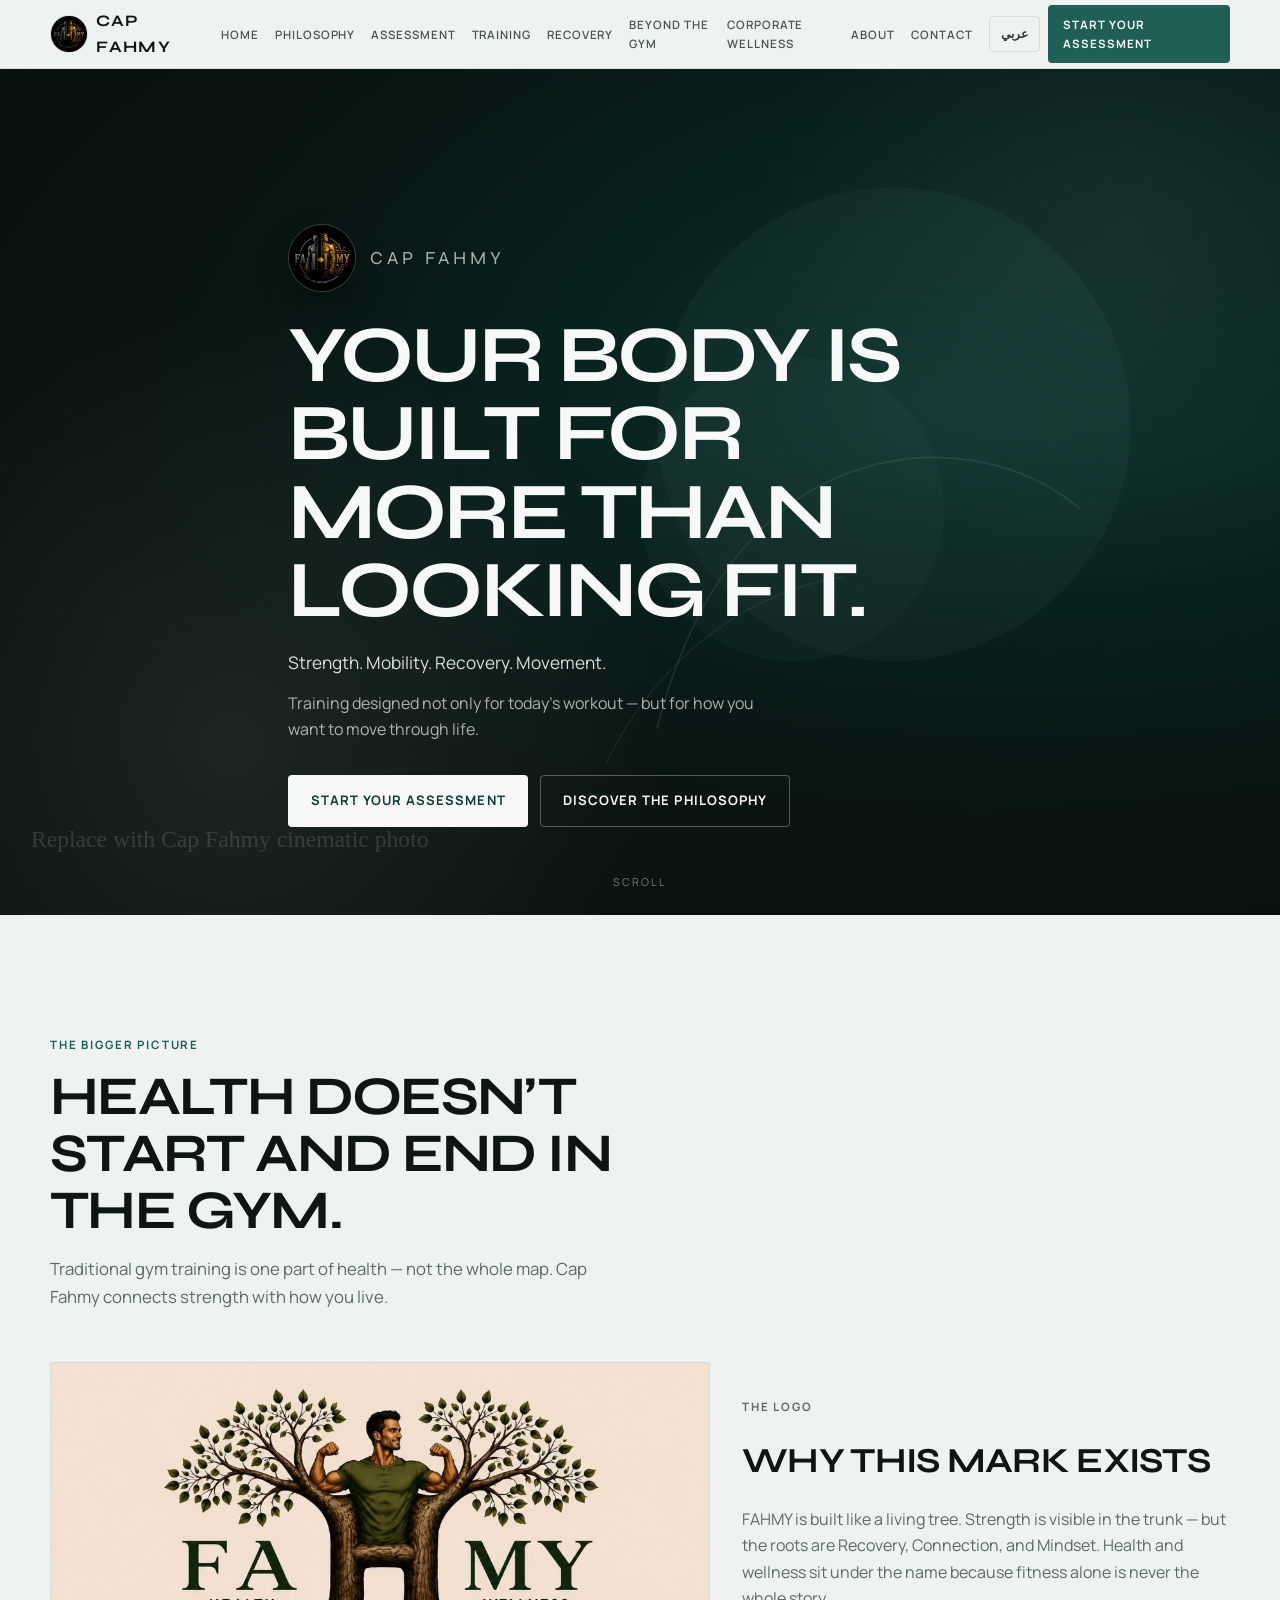
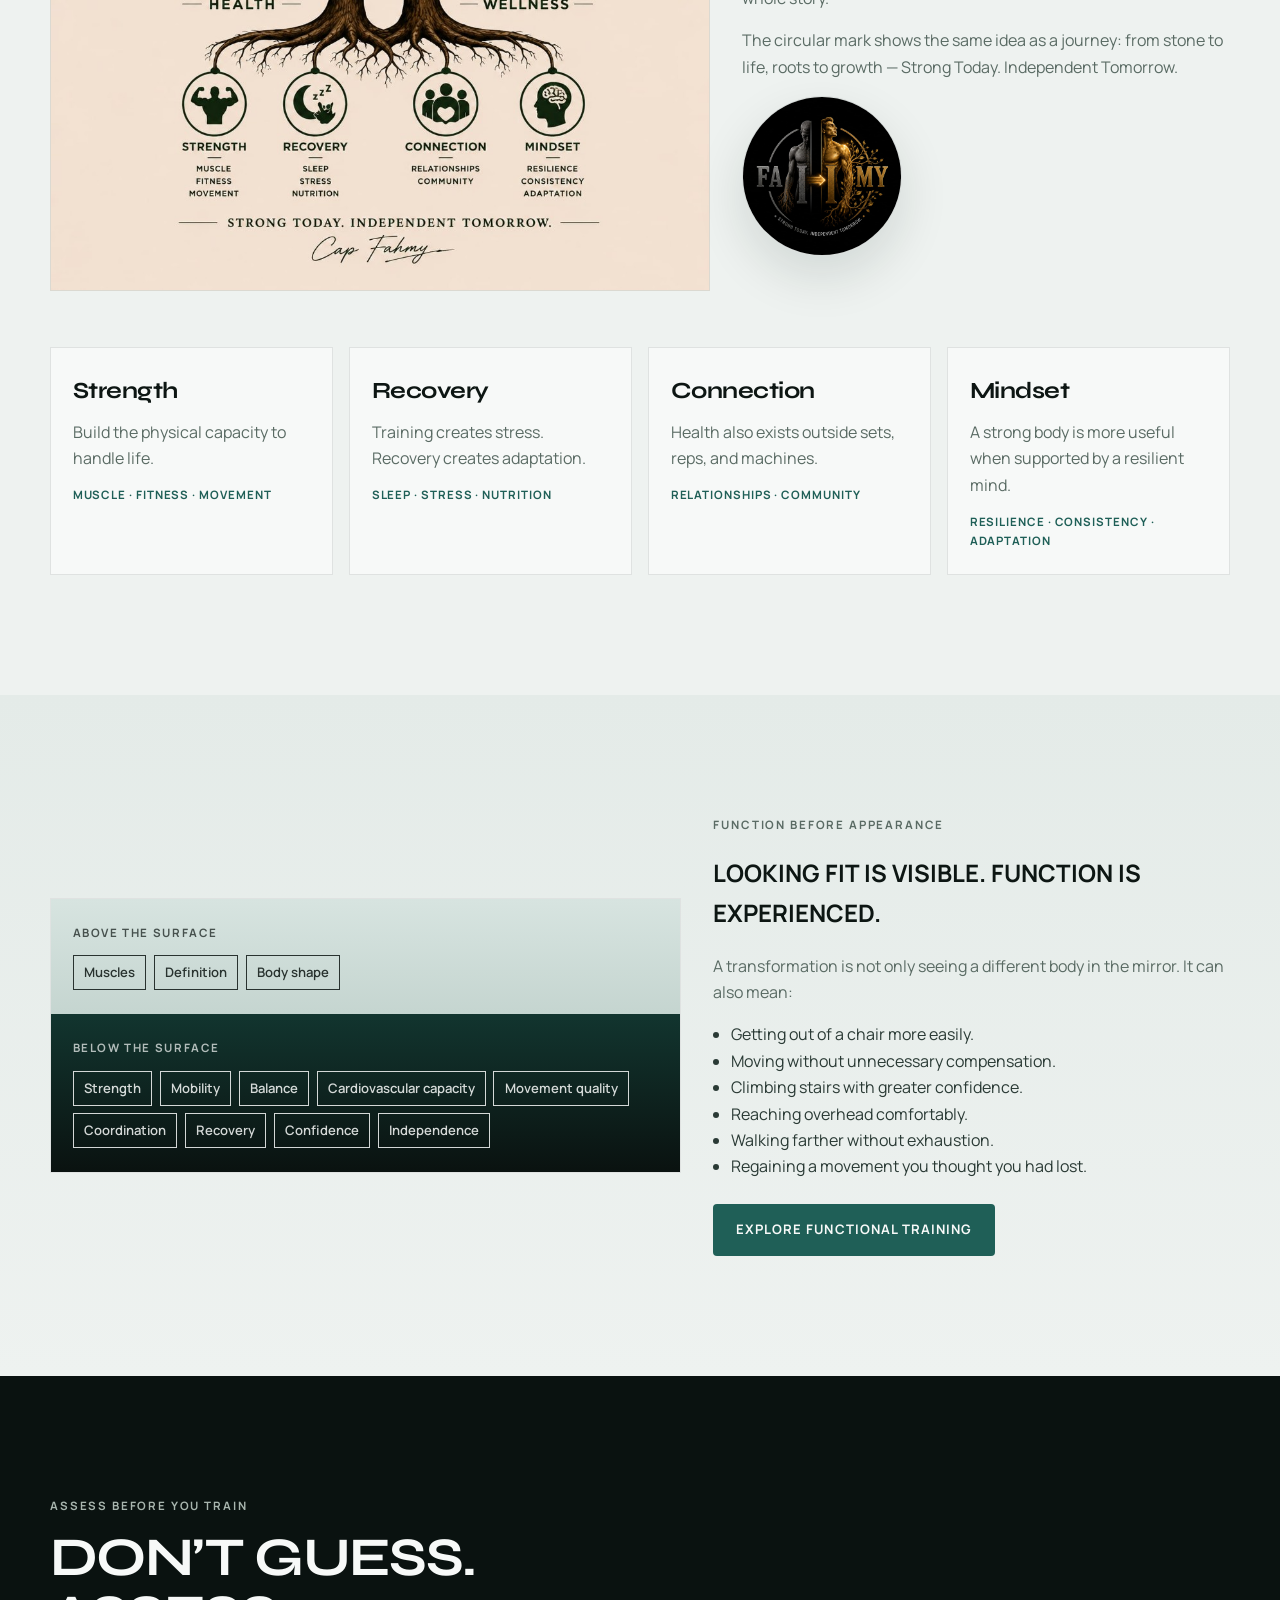
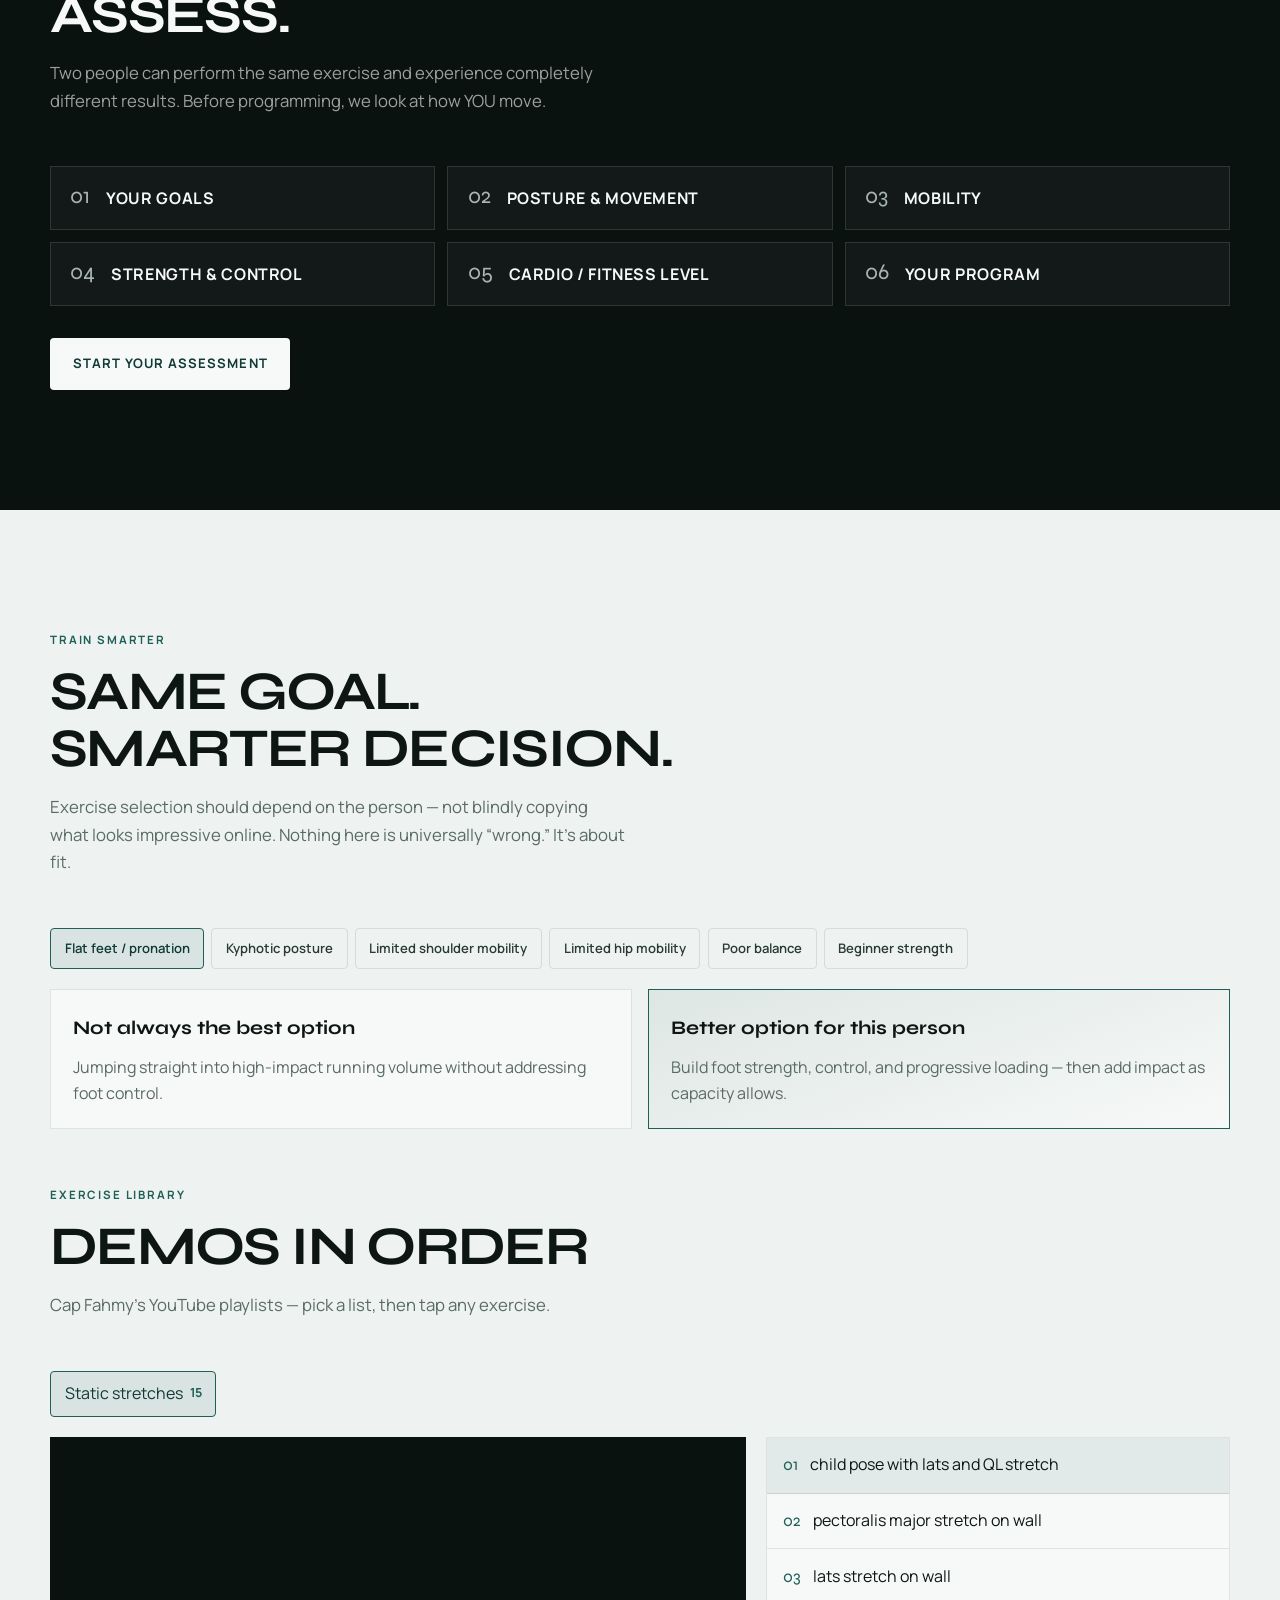
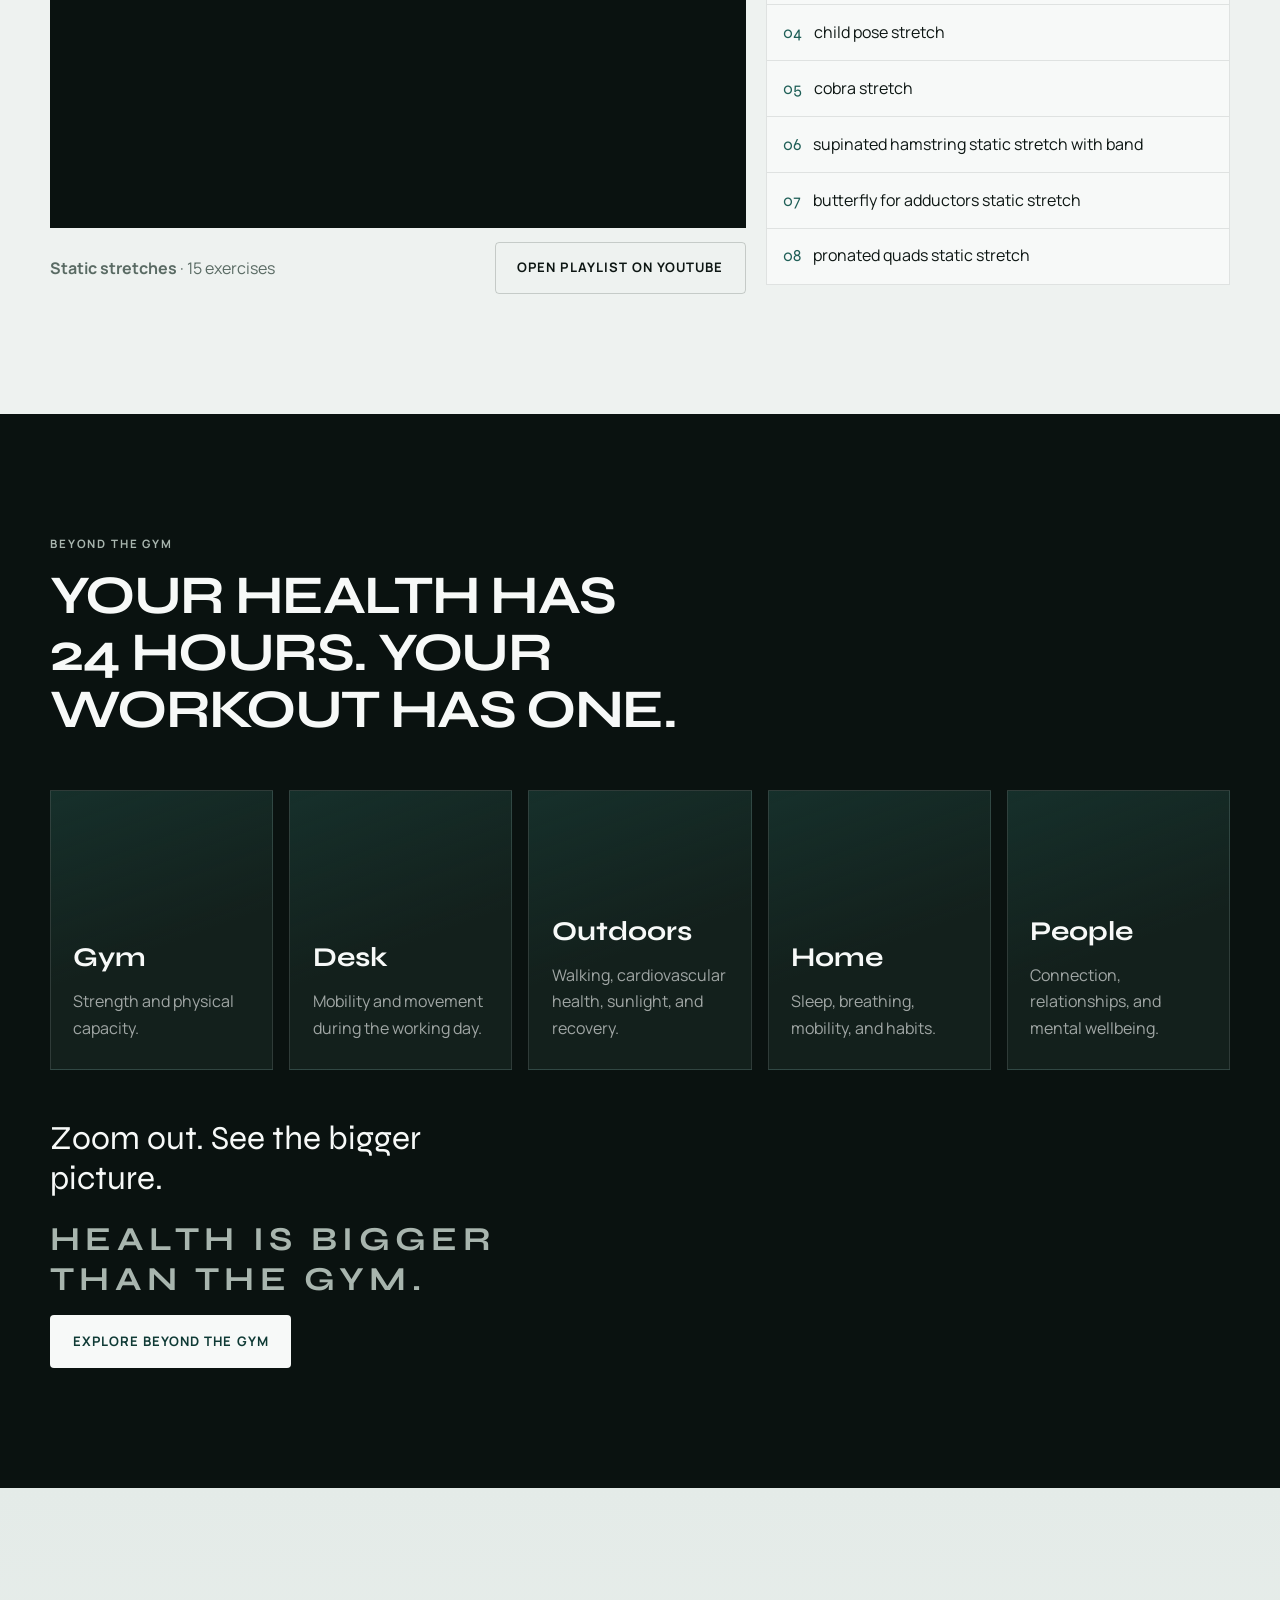
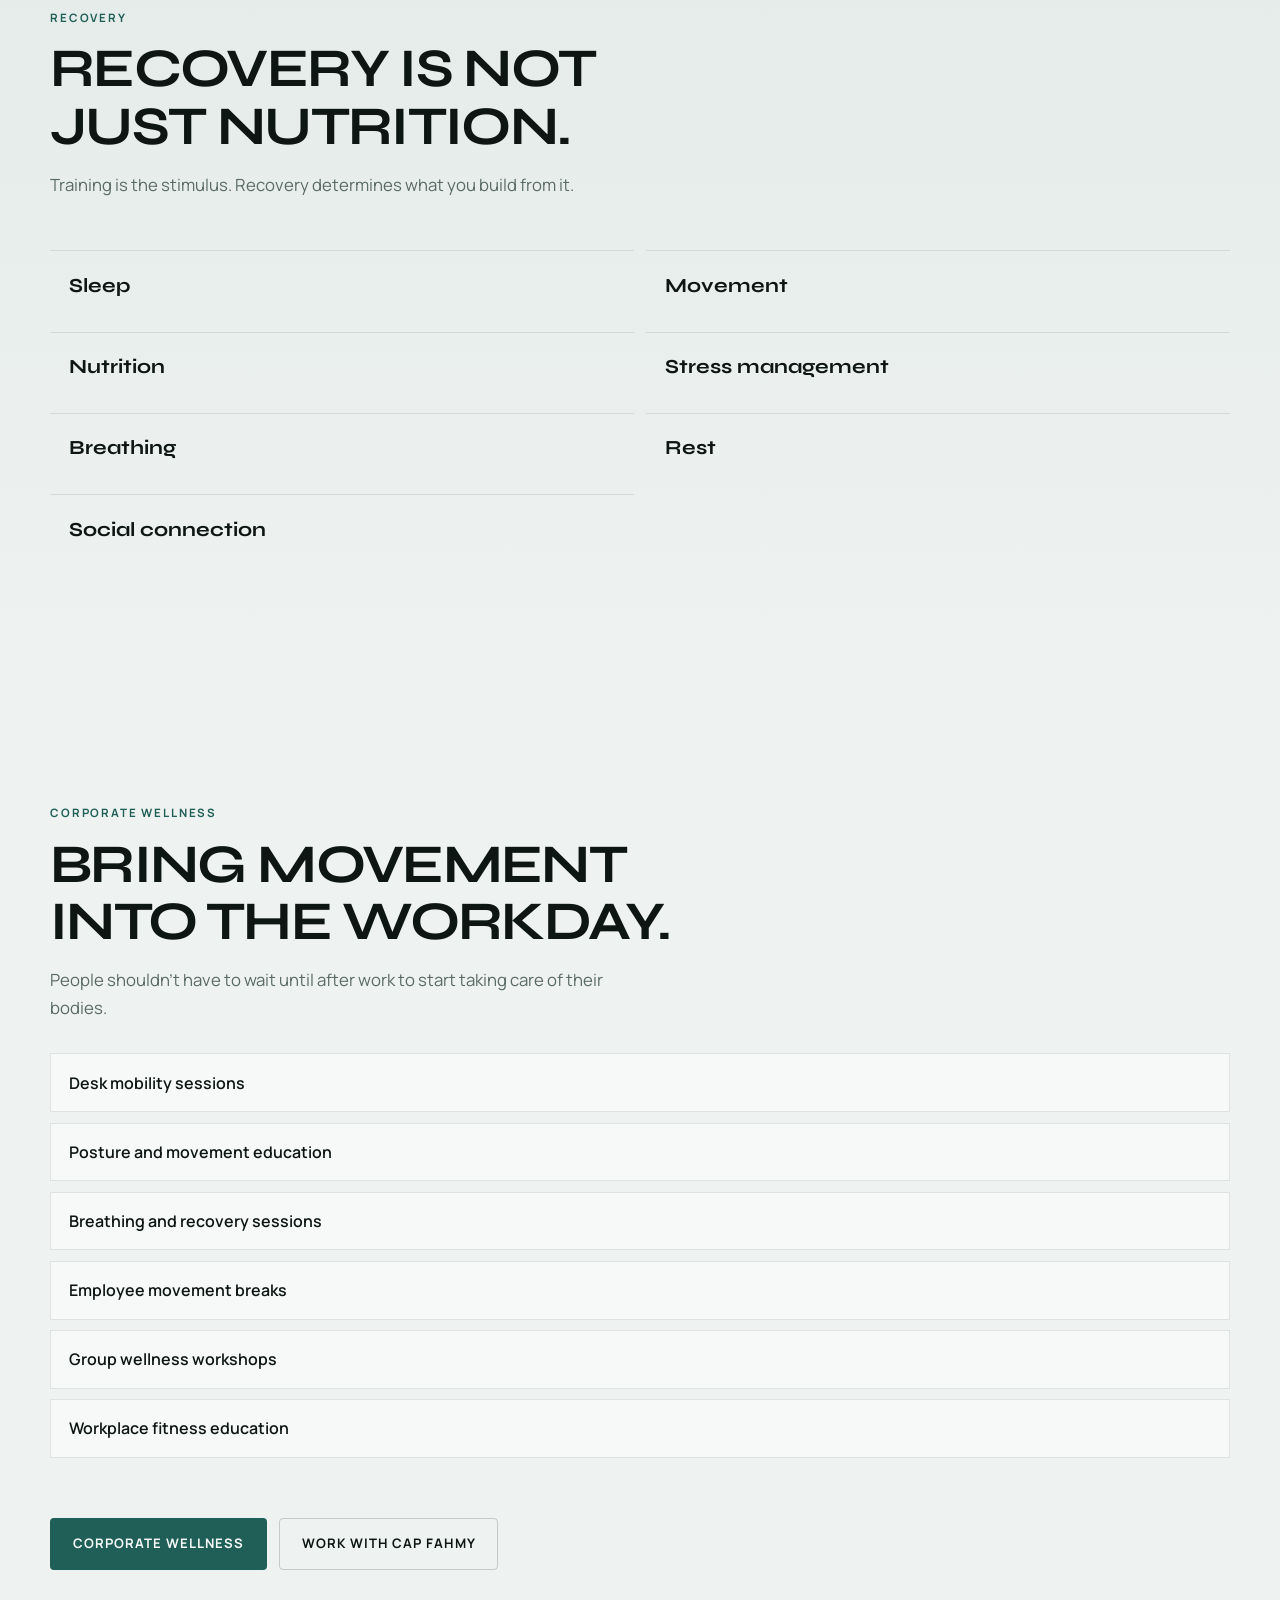
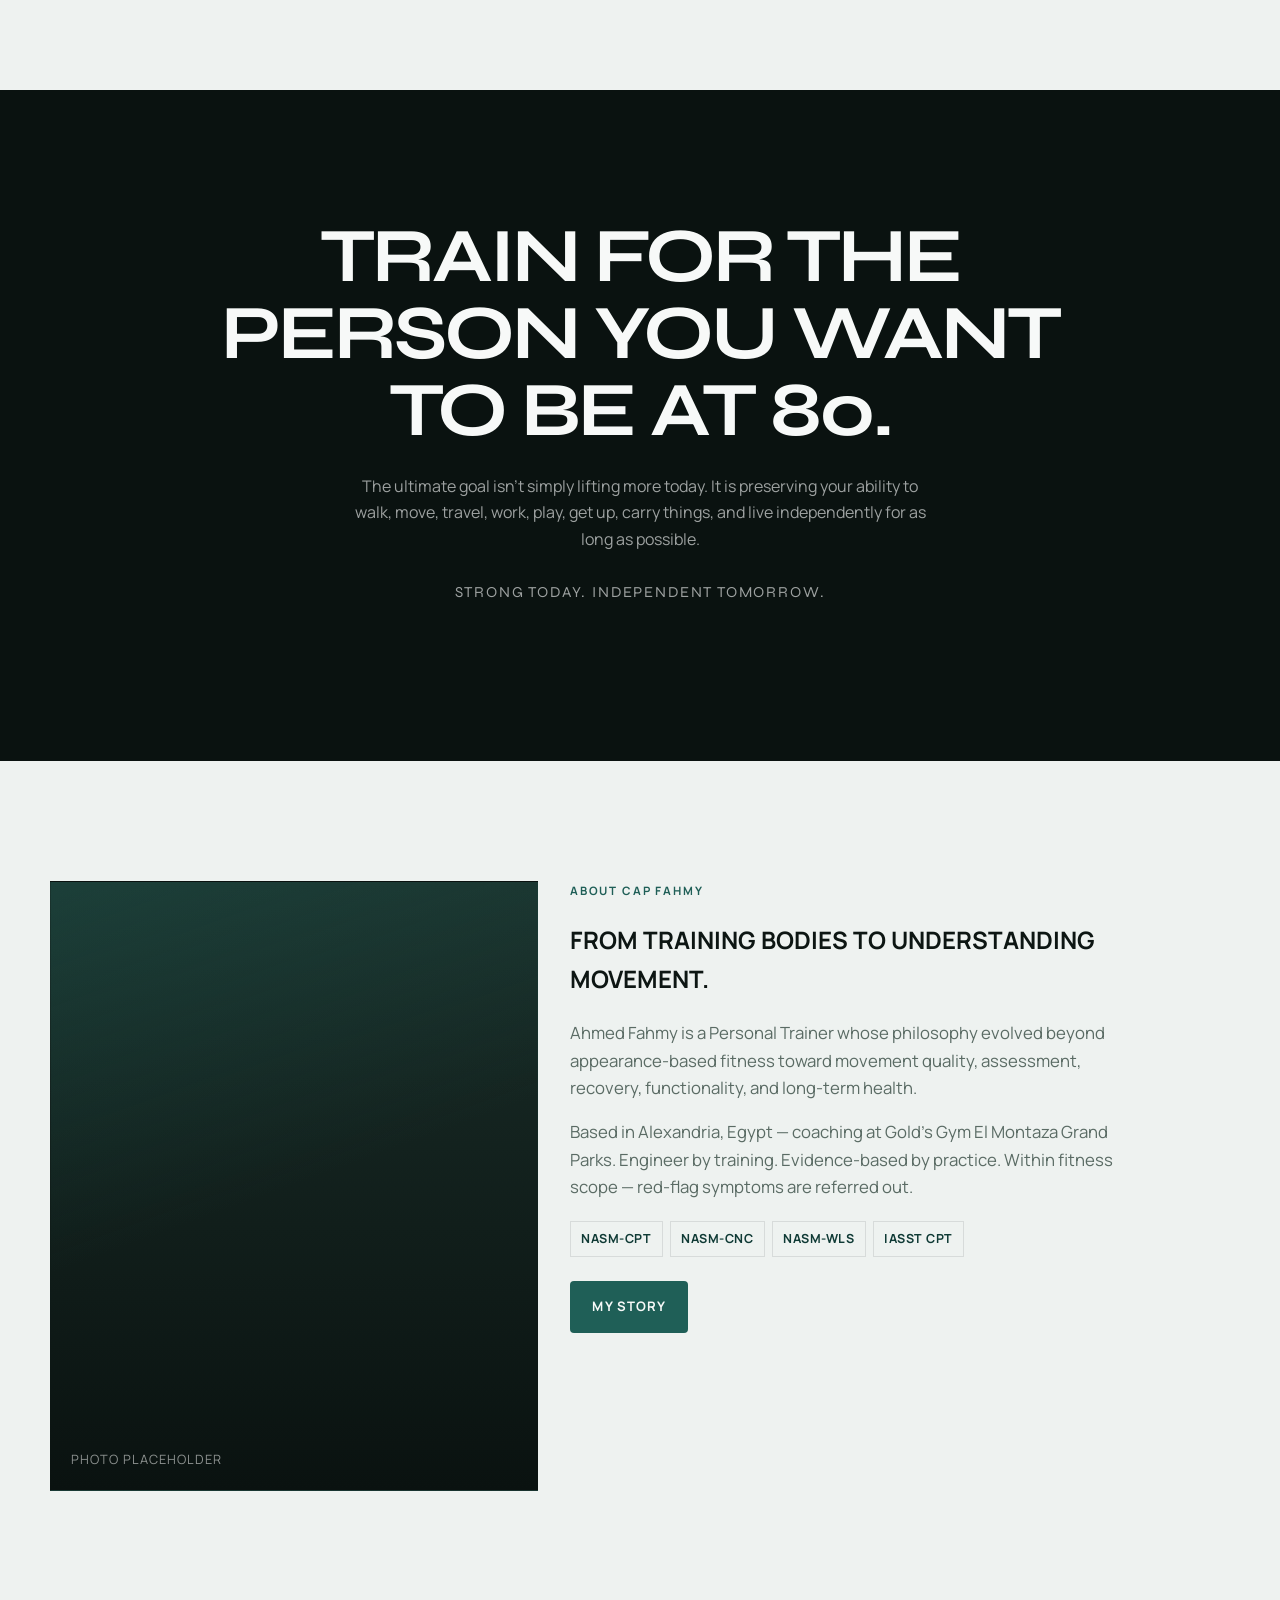
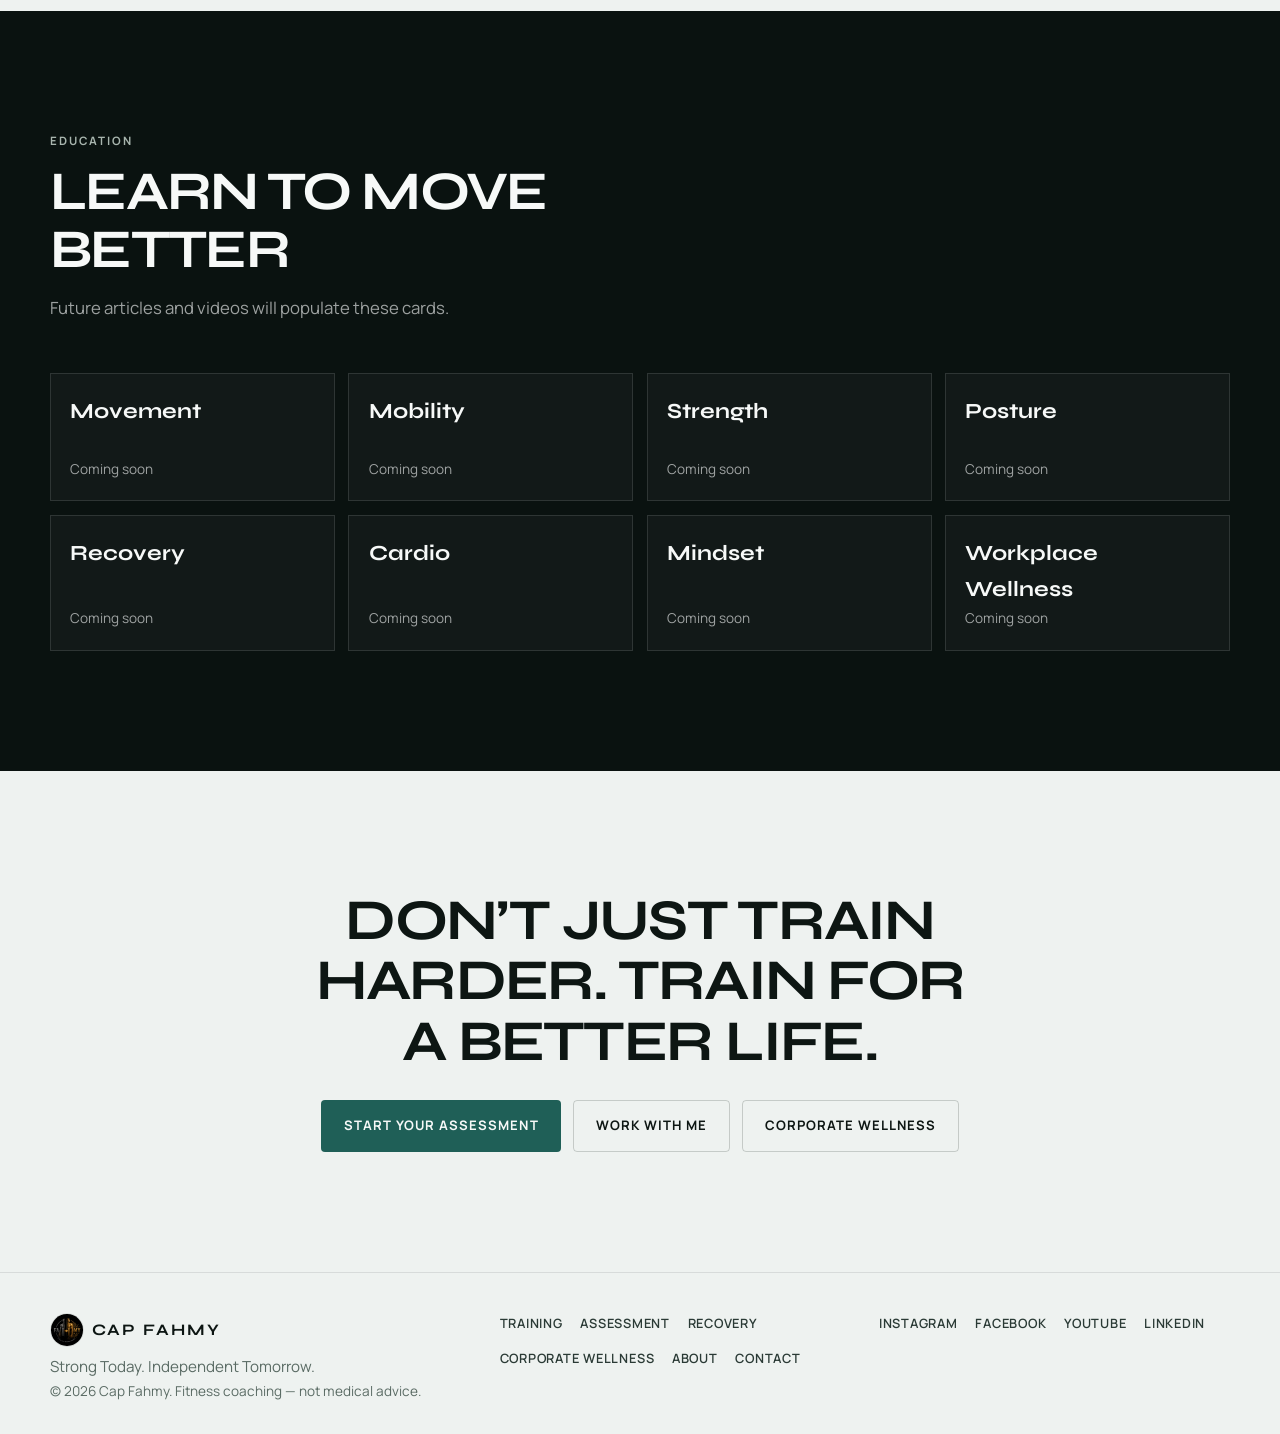
==== commit 39d29a29: "Add Cap Fahmy brand logos to nav, philosophy, and footer" ====
--- a/index.html
+++ b/index.html
@@ -22,8 +22,14 @@
     <header class="site-header" data-component="Navbar">
       <div class="shell header-inner">
         <a class="brand" href="#home" aria-label="CAP FAHMY home">
-          <span class="brand-mark" aria-hidden="true"></span>
-          CAP FAHMY
+          <img
+            class="brand-logo"
+            src="assets/logo-mark.jpg"
+            alt=""
+            width="40"
+            height="40"
+          />
+          <span>CAP FAHMY</span>
         </a>
         <nav class="nav-desktop" aria-label="Primary">
           <a href="#home">Home</a>
@@ -78,7 +84,16 @@
           <div class="hero-grain"></div>
         </div>
         <div class="shell hero-content">
-          <p class="hero-brand">CAP FAHMY</p>
+          <p class="hero-brand">
+            <img
+              class="hero-seal"
+              src="assets/logo-mark.jpg"
+              alt=""
+              width="72"
+              height="72"
+            />
+            CAP FAHMY
+          </p>
           <h1 id="hero-title" data-i18n="hero.title">
             YOUR BODY IS BUILT FOR MORE THAN LOOKING FIT.
           </h1>
@@ -114,30 +129,65 @@
               Cap Fahmy connects strength with how you live.
             </p>
           </header>
+
+          <div class="logo-story reveal">
+            <figure class="logo-story-art">
+              <img
+                src="assets/logo-tree.jpg"
+                alt="Cap Fahmy logo: FAHMY formed by a living tree with Strength, Recovery, Connection, and Mindset at the roots"
+              />
+            </figure>
+            <div class="logo-story-copy">
+              <p class="eyebrow" data-i18n="logo.eyebrow">The logo</p>
+              <h3 data-i18n="logo.title">WHY THIS MARK EXISTS</h3>
+              <p data-i18n="logo.p1">
+                FAHMY is built like a living tree. Strength is visible in the
+                trunk — but the roots are Recovery, Connection, and Mindset.
+                Health and wellness sit under the name because fitness alone is
+                never the whole story.
+              </p>
+              <p data-i18n="logo.p2">
+                The circular mark shows the same idea as a journey: from stone to
+                life, roots to growth — Strong Today. Independent Tomorrow.
+              </p>
+              <img
+                class="logo-mark-inline"
+                src="assets/logo-mark.jpg"
+                alt="Cap Fahmy circular mark: transformation from stone to living gold"
+                width="160"
+                height="160"
+              />
+            </div>
+          </div>
+
           <div class="pillar-grid">
             <article class="pillar-card reveal">
               <h3 data-i18n="pillars.strength.t">Strength</h3>
               <p data-i18n="pillars.strength.b">
                 Build the physical capacity to handle life.
               </p>
+              <p class="pillar-meta">Muscle · Fitness · Movement</p>
             </article>
             <article class="pillar-card reveal">
               <h3 data-i18n="pillars.recovery.t">Recovery</h3>
               <p data-i18n="pillars.recovery.b">
                 Training creates stress. Recovery creates adaptation.
               </p>
+              <p class="pillar-meta">Sleep · Stress · Nutrition</p>
             </article>
             <article class="pillar-card reveal">
               <h3 data-i18n="pillars.connection.t">Connection</h3>
               <p data-i18n="pillars.connection.b">
                 Health also exists outside sets, reps, and machines.
               </p>
+              <p class="pillar-meta">Relationships · Community</p>
             </article>
             <article class="pillar-card reveal">
               <h3 data-i18n="pillars.mindset.t">Mindset</h3>
               <p data-i18n="pillars.mindset.b">
                 A strong body is more useful when supported by a resilient mind.
               </p>
+              <p class="pillar-meta">Resilience · Consistency · Adaptation</p>
             </article>
           </div>
         </div>
@@ -490,7 +540,16 @@
     <footer class="site-footer" data-component="Footer">
       <div class="shell footer-grid">
         <div>
-          <p class="footer-brand">CAP FAHMY</p>
+          <p class="footer-brand">
+            <img
+              class="footer-logo"
+              src="assets/logo-mark.jpg"
+              alt=""
+              width="36"
+              height="36"
+            />
+            CAP FAHMY
+          </p>
           <p class="footer-slogan" data-i18n="long.slogan">
             Strong Today. Independent Tomorrow.
           </p>
--- a/styles.css
+++ b/styles.css
@@ -254,6 +254,14 @@
   text-transform: uppercase;
 }
 
+.brand-logo {
+  width: 2.35rem;
+  height: 2.35rem;
+  border-radius: 50%;
+  object-fit: cover;
+  border: 1px solid var(--line);
+}
+
 .brand-mark {
   width: 0.55rem;
   height: 0.55rem;
@@ -419,6 +427,18 @@
   text-transform: uppercase;
   margin: 0 0 1.5rem;
   color: var(--sand);
+  display: inline-flex;
+  align-items: center;
+  gap: 0.85rem;
+}
+
+.hero-seal {
+  width: 4.25rem;
+  height: 4.25rem;
+  border-radius: 50%;
+  object-fit: cover;
+  border: 1px solid rgba(247, 249, 248, 0.2);
+  box-shadow: 0 12px 30px rgba(0, 0, 0, 0.35);
 }
 
 .hero h1 {
@@ -514,6 +534,61 @@
 .pillar-card p {
   margin: 0;
   color: var(--muted);
+}
+
+.pillar-meta {
+  margin-top: 0.85rem !important;
+  font-size: 0.72rem;
+  letter-spacing: 0.08em;
+  text-transform: uppercase;
+  font-weight: 700;
+  color: var(--sea) !important;
+}
+
+.logo-story {
+  display: grid;
+  gap: 2rem;
+  margin-bottom: clamp(2.5rem, 6vw, 3.5rem);
+  align-items: center;
+}
+
+.logo-story-art {
+  margin: 0;
+  border: 1px solid var(--line);
+  background: #f3efe6;
+  overflow: hidden;
+}
+
+.logo-story-art img {
+  width: 100%;
+  height: auto;
+  display: block;
+}
+
+.logo-story-copy h3 {
+  font-family: var(--font-display);
+  font-size: clamp(1.6rem, 3vw, 2.2rem);
+  letter-spacing: -0.02em;
+  margin: 0 0 1rem;
+}
+
+.logo-story-copy p {
+  color: var(--muted);
+  margin: 0 0 1rem;
+  max-width: 34rem;
+}
+
+.logo-mark-inline {
+  margin-top: 0.5rem;
+  border-radius: 50%;
+  border: 1px solid var(--line);
+  box-shadow: var(--shadow);
+}
+
+@media (min-width: 900px) {
+  .logo-story {
+    grid-template-columns: 1.15fr 0.85fr;
+  }
 }
 
 @media (min-width: 760px) {
@@ -1086,6 +1161,17 @@
   text-transform: uppercase;
   font-weight: 700;
   margin: 0 0 0.35rem;
+  display: inline-flex;
+  align-items: center;
+  gap: 0.55rem;
+}
+
+.footer-logo {
+  width: 2.1rem;
+  height: 2.1rem;
+  border-radius: 50%;
+  object-fit: cover;
+  border: 1px solid var(--line);
 }
 
 .footer-slogan {
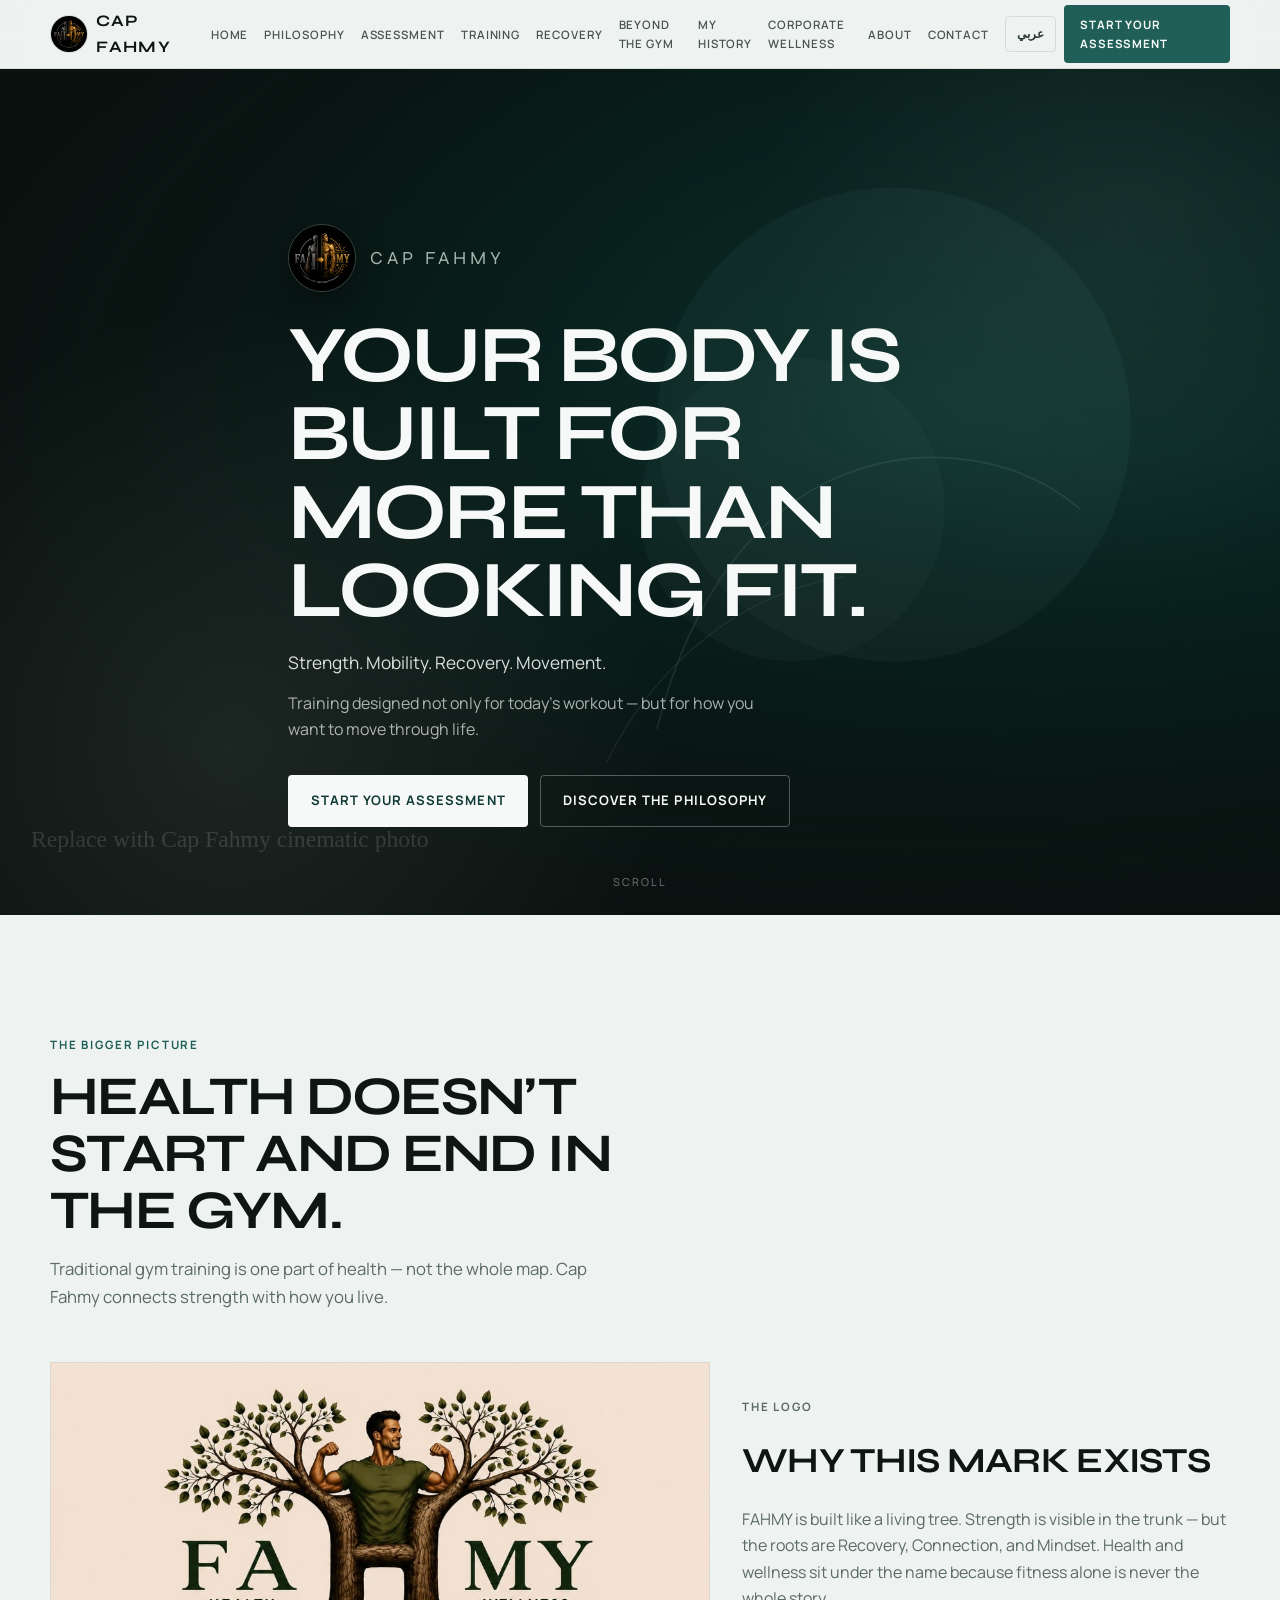
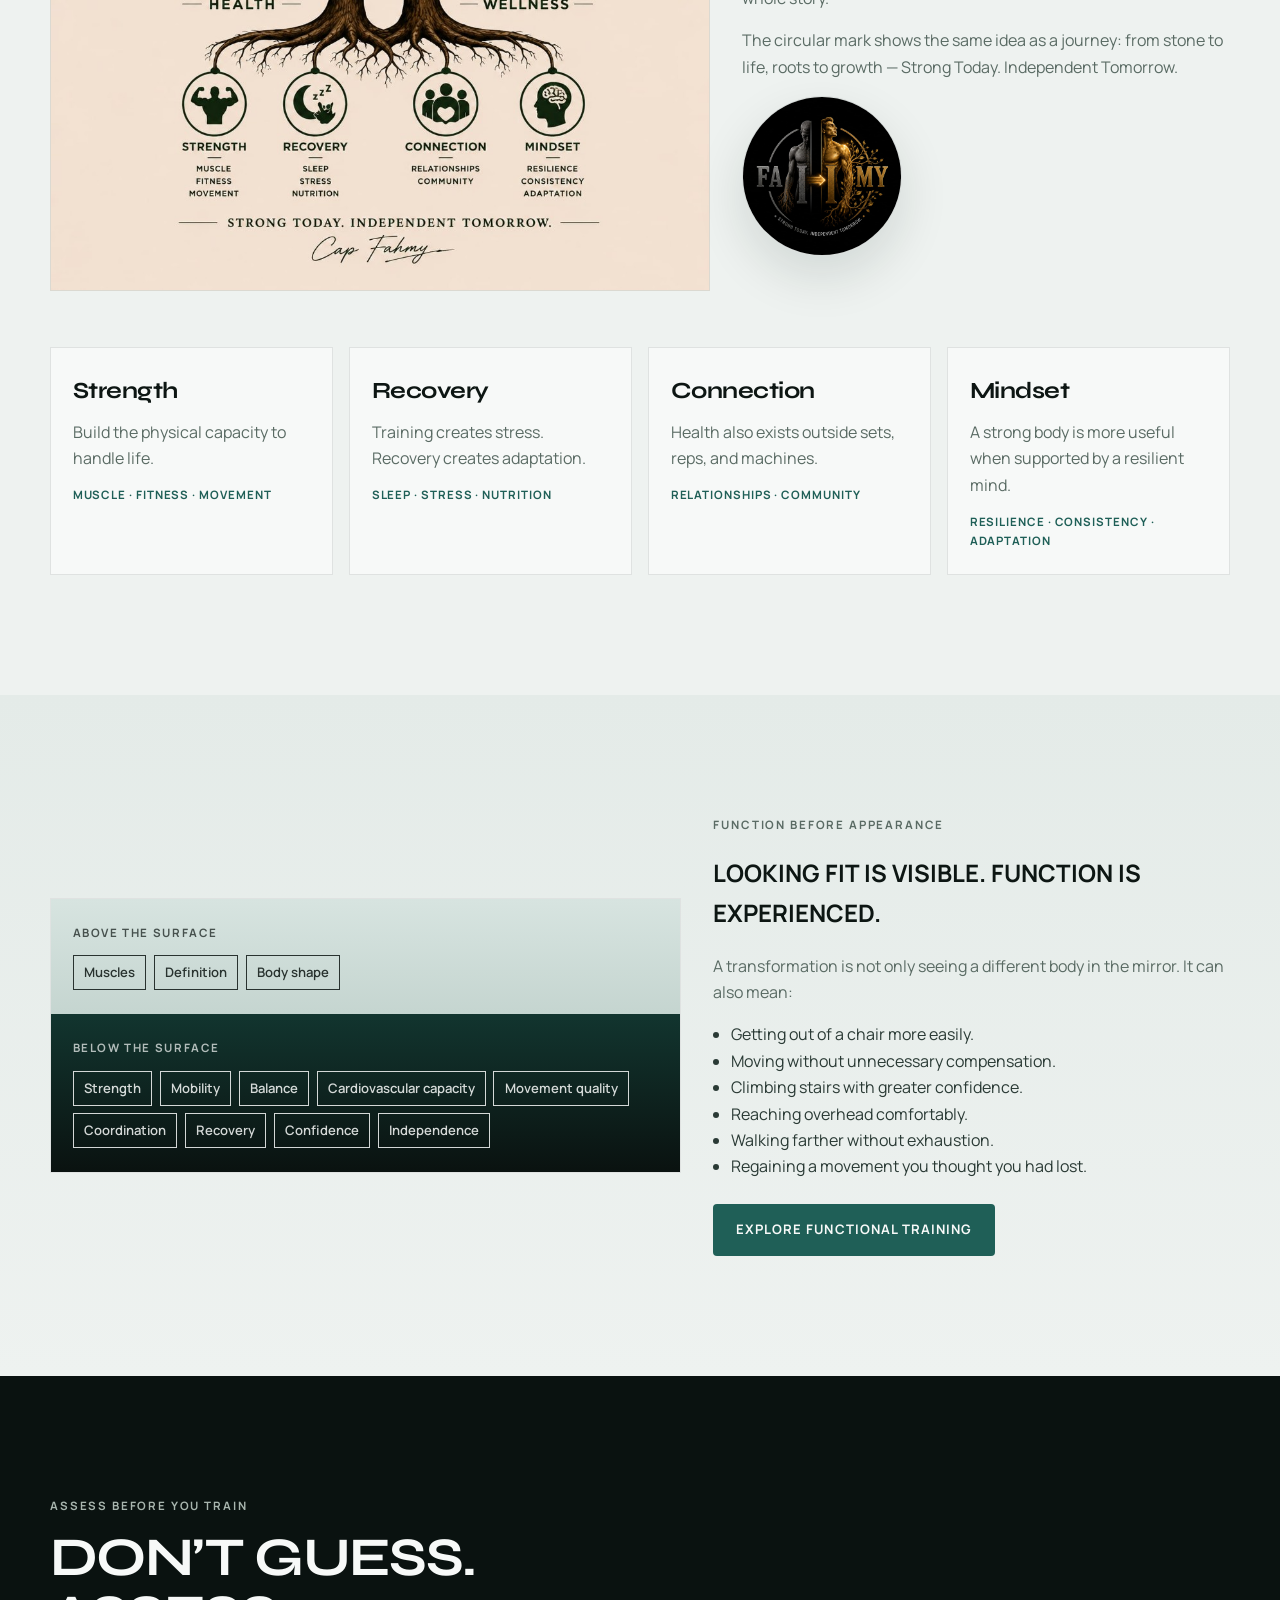
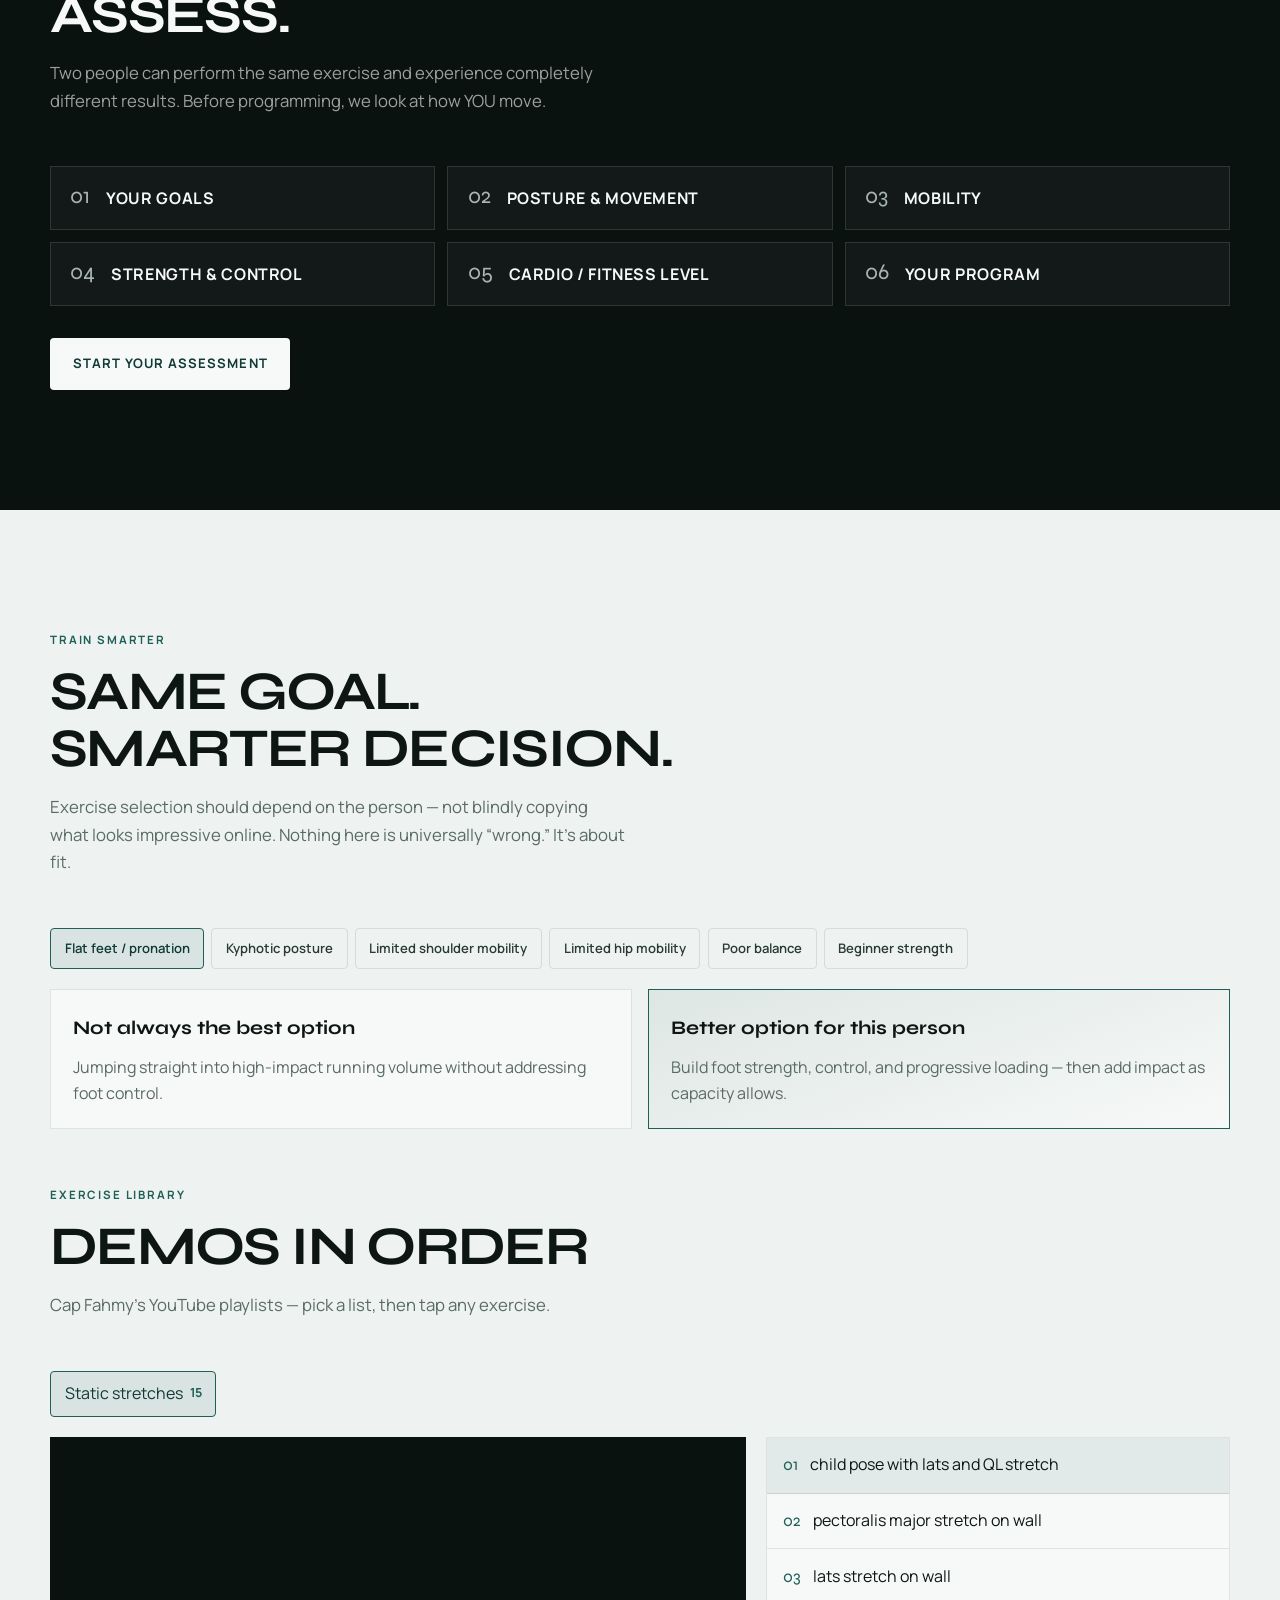
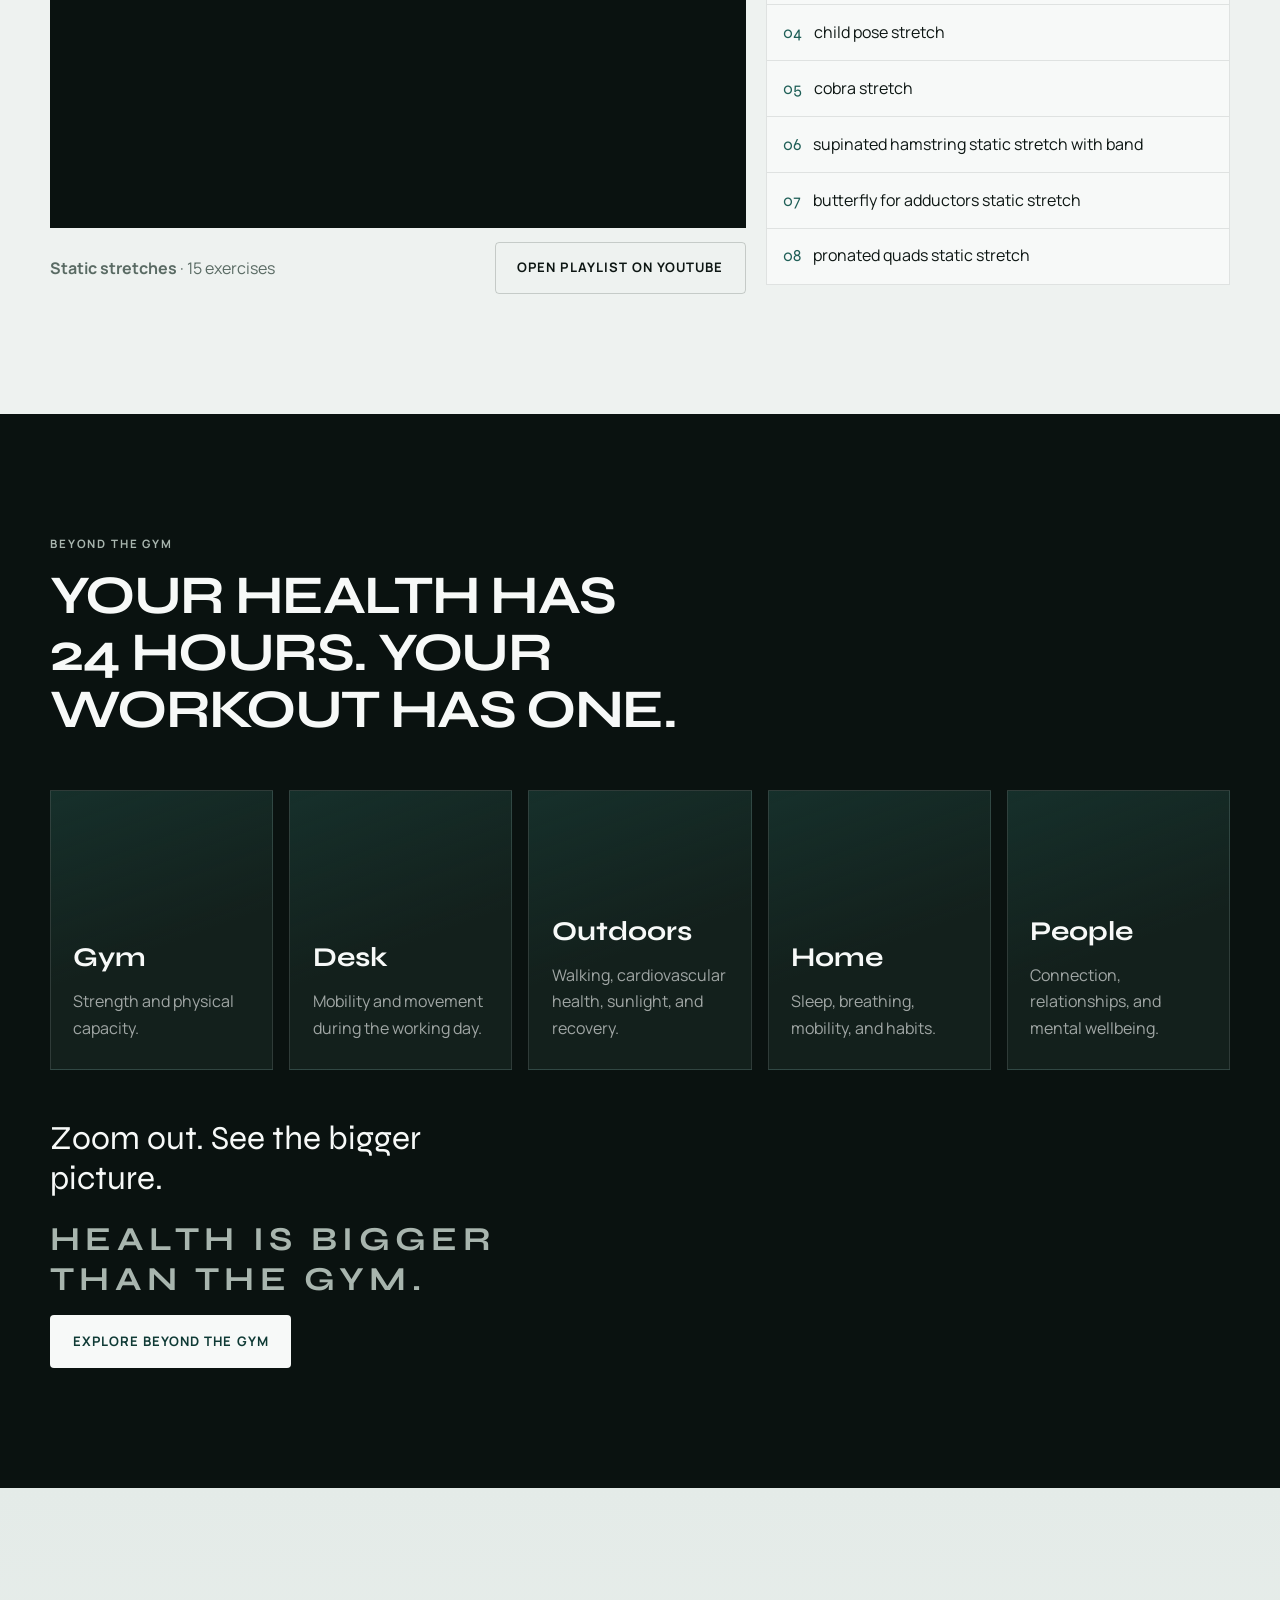
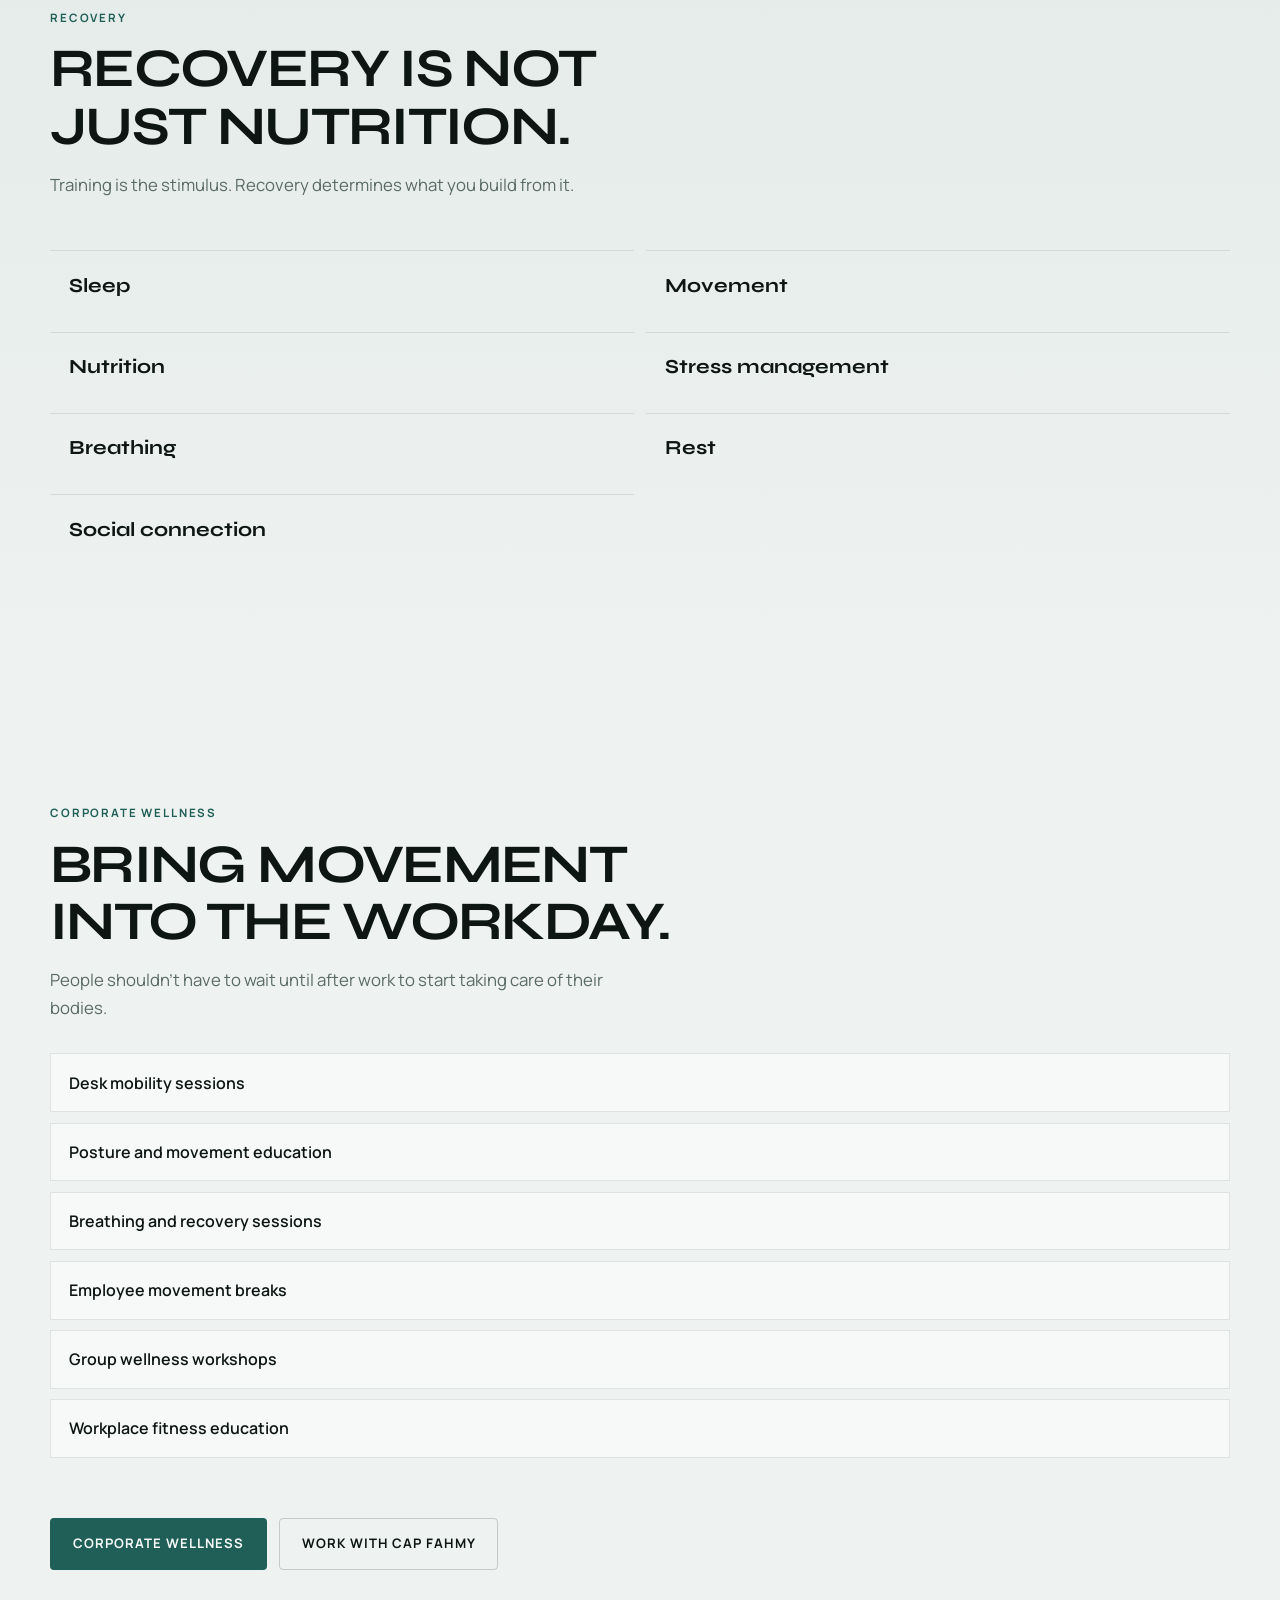
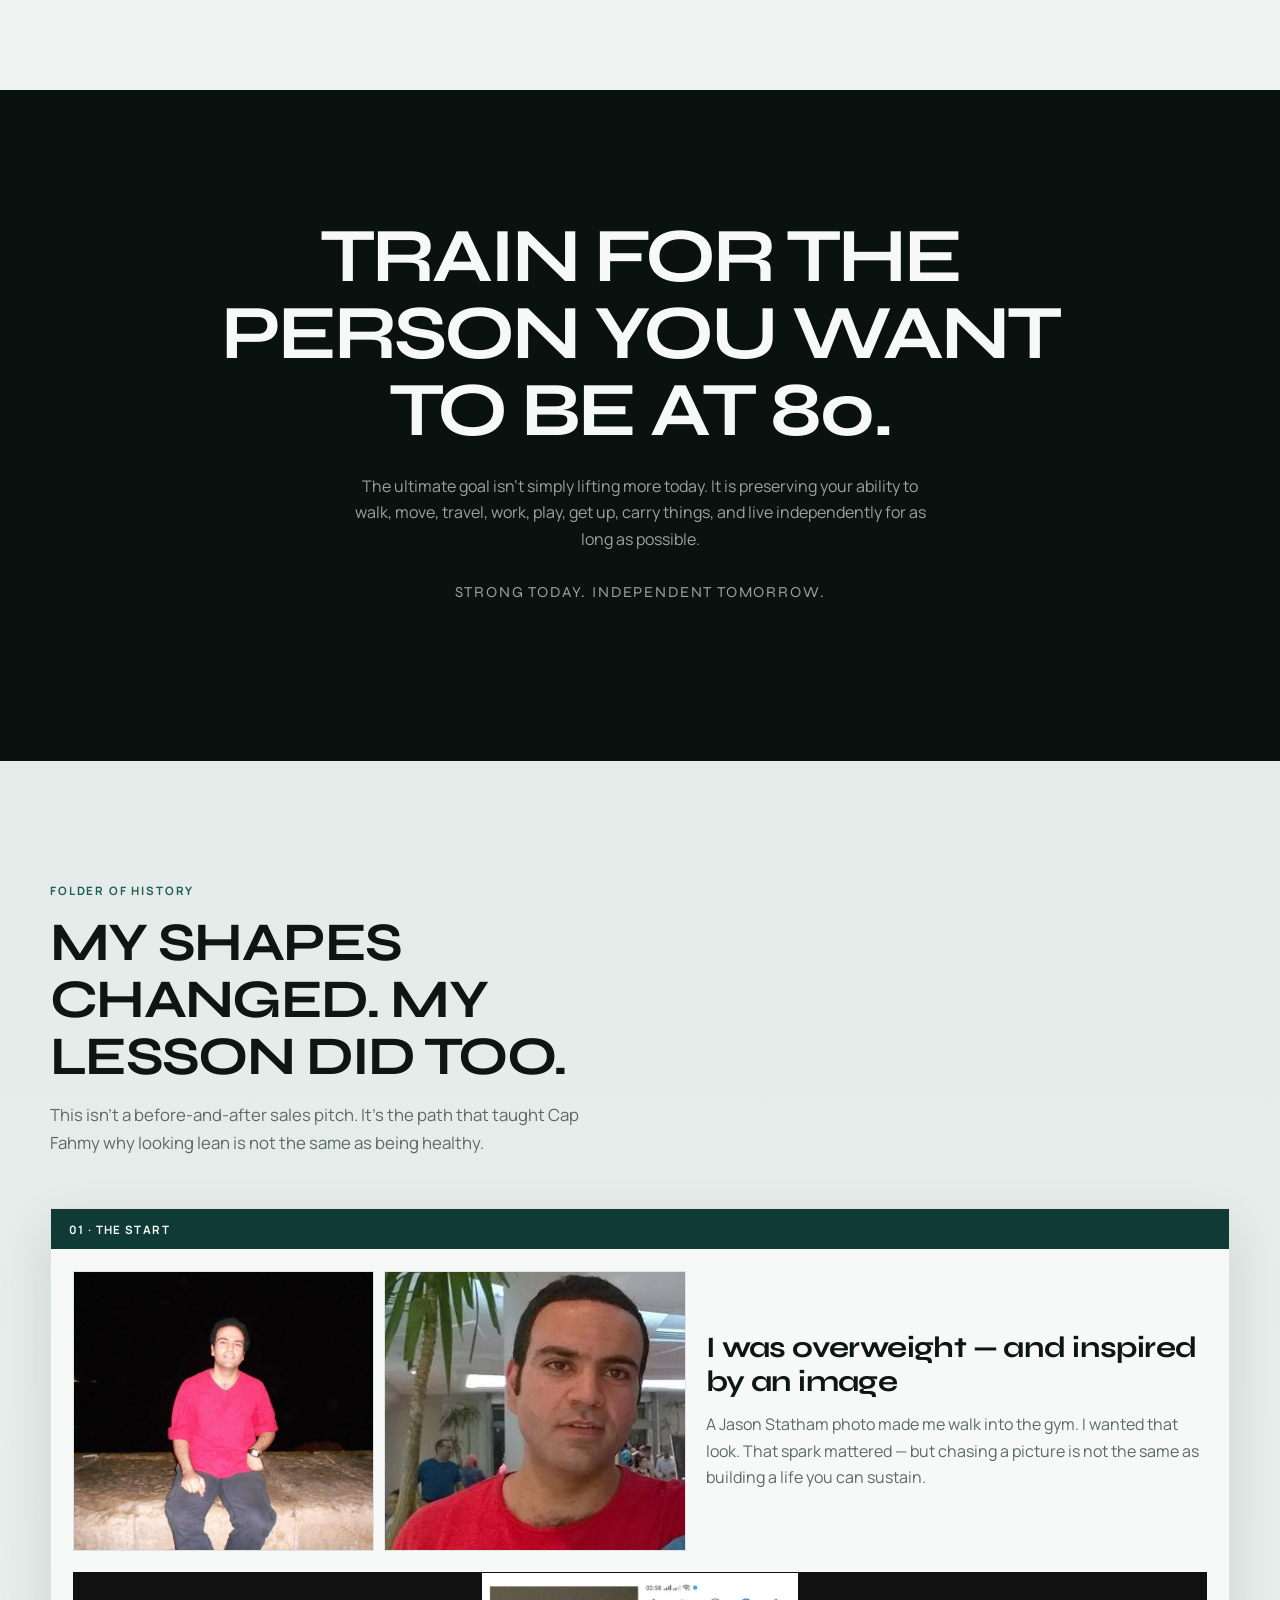
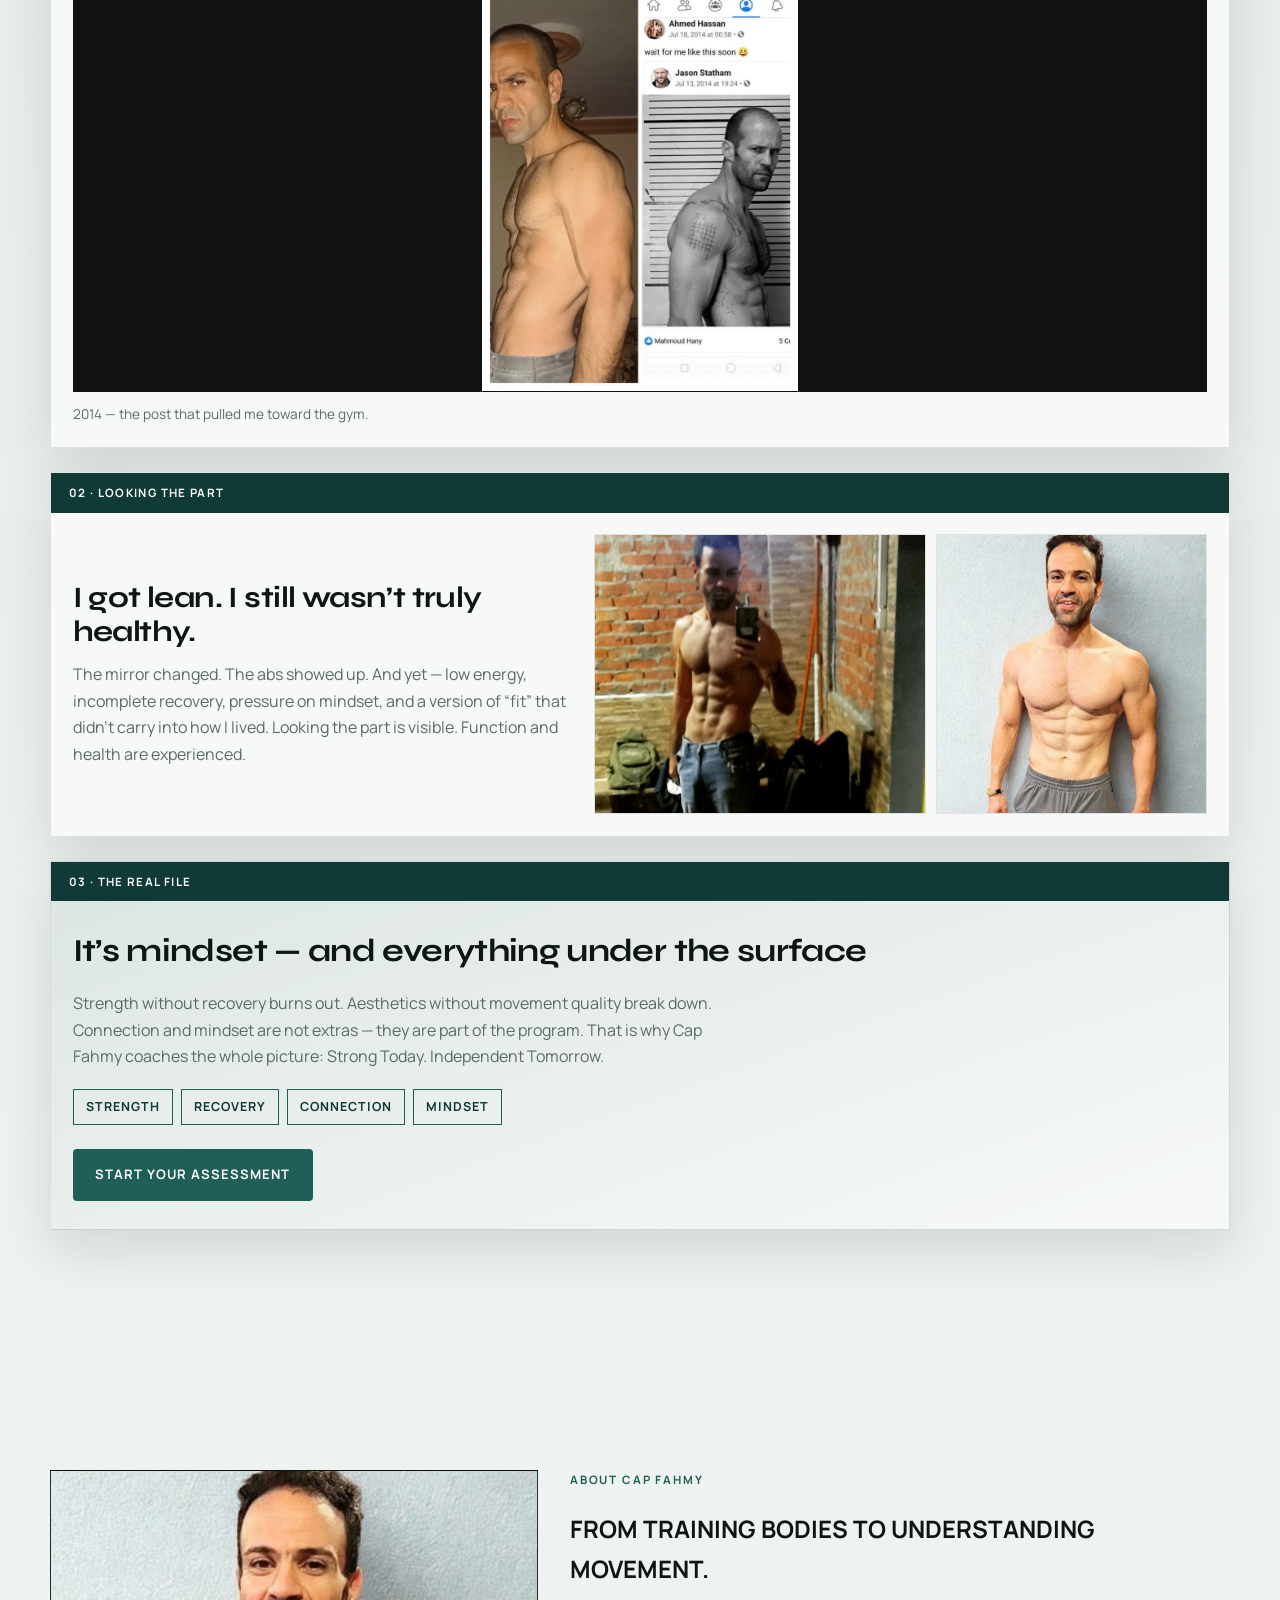
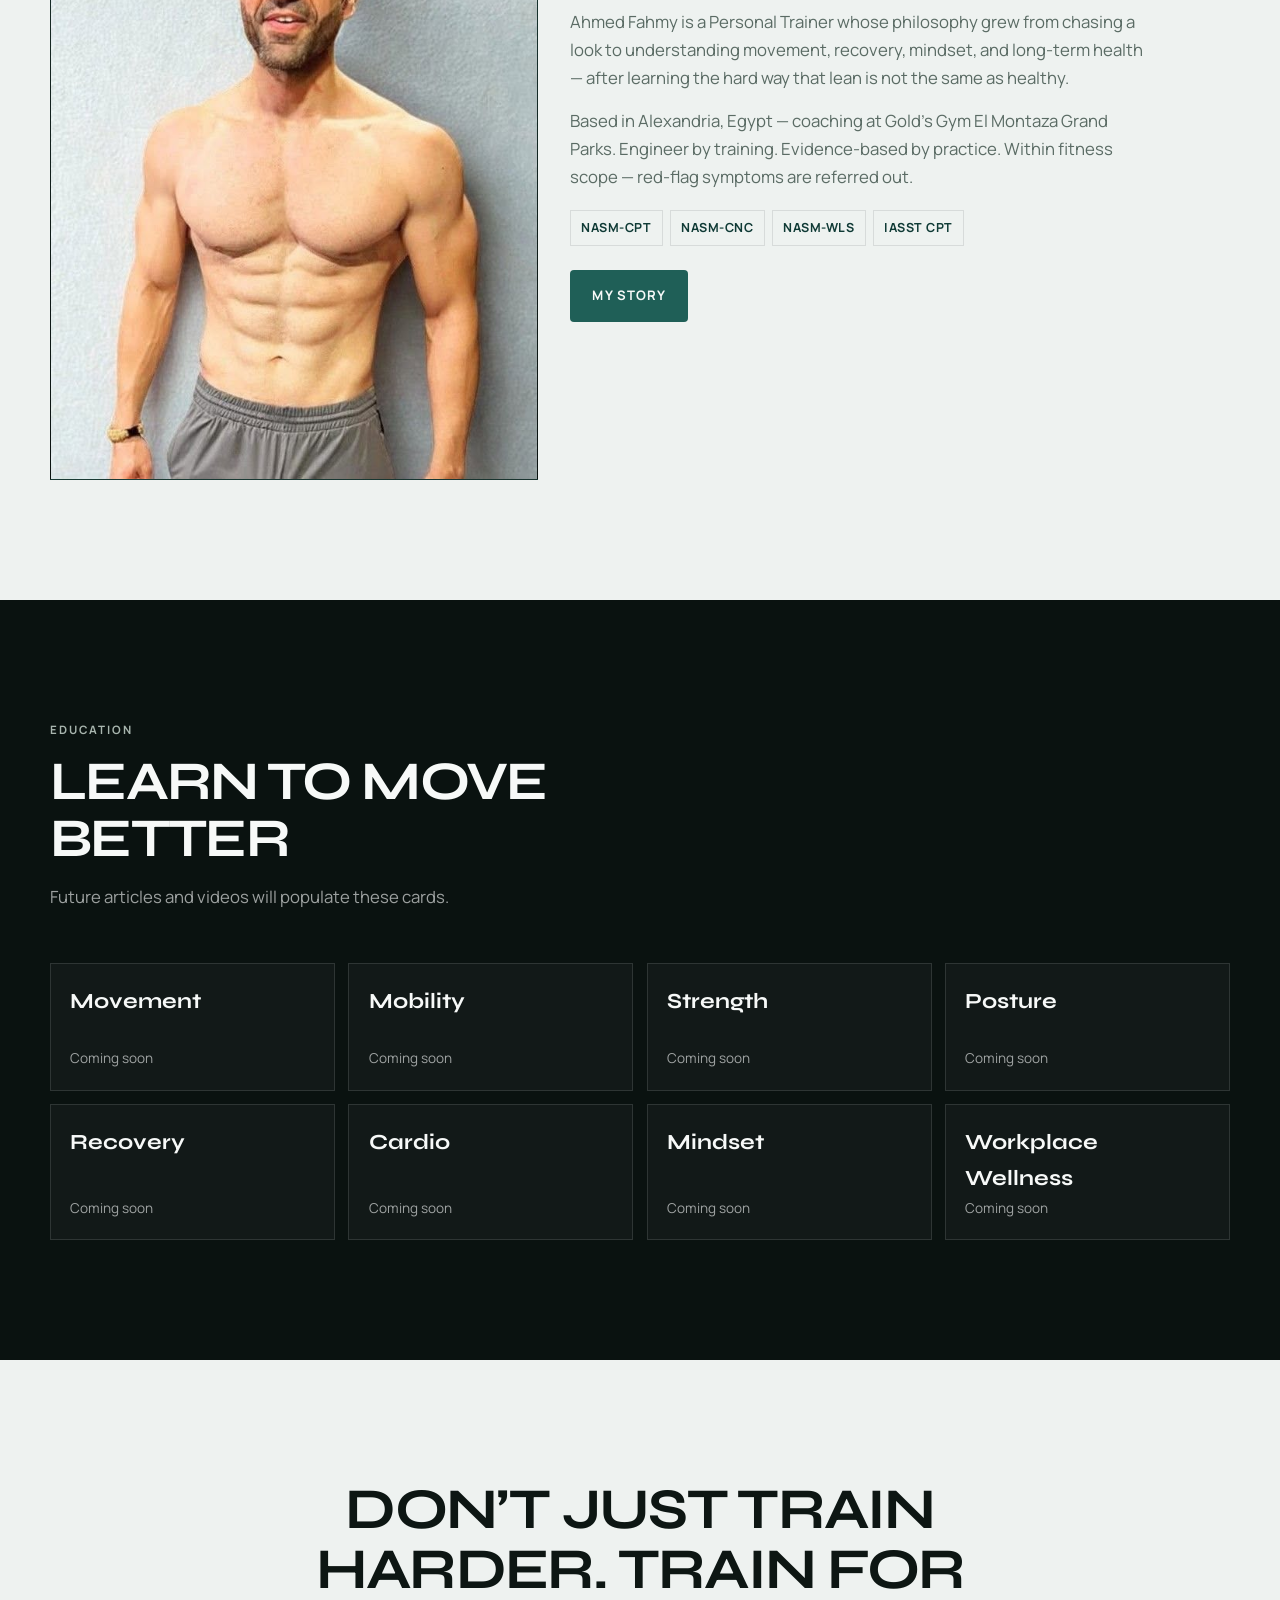
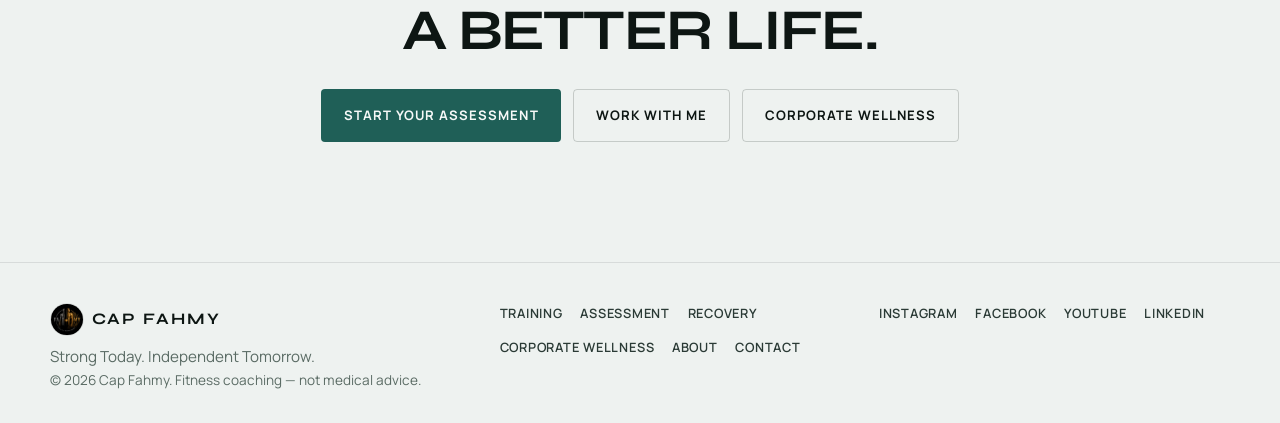
==== commit dc06c286: "Add folder-of-history section: from motivation to lean to mindset" ====
--- a/index.html
+++ b/index.html
@@ -38,6 +38,7 @@
           <a href="#training">Training</a>
           <a href="#recovery">Recovery</a>
           <a href="#beyond">Beyond the Gym</a>
+          <a href="#history">My History</a>
           <a href="#corporate">Corporate Wellness</a>
           <a href="#about">About</a>
           <a href="#contact">Contact</a>
@@ -69,6 +70,7 @@
           <a href="#training">Training</a>
           <a href="#recovery">Recovery</a>
           <a href="#beyond">Beyond the Gym</a>
+          <a href="#history">My History</a>
           <a href="#corporate">Corporate Wellness</a>
           <a href="#about">About</a>
           <a href="#contact">Contact</a>
@@ -452,11 +454,116 @@
         </div>
       </section>
 
+      <!-- FOLDER OF HISTORY -->
+      <section class="section section--calm" id="history">
+        <div class="shell">
+          <header class="section-head reveal">
+            <p class="eyebrow" data-i18n="history.eyebrow">Folder of history</p>
+            <h2 data-i18n="history.title">MY SHAPES CHANGED. MY LESSON DID TOO.</h2>
+            <p class="section-lead" data-i18n="history.lead">
+              This isn’t a before-and-after sales pitch. It’s the path that taught
+              Cap Fahmy why looking lean is not the same as being healthy.
+            </p>
+          </header>
+
+          <div class="history-folder reveal">
+            <article class="history-file">
+              <div class="history-file-label">
+                <span data-i18n="history.f1.tab">01 · The start</span>
+              </div>
+              <div class="history-file-grid">
+                <div class="history-photos">
+                  <img
+                    src="assets/history-01-before.jpg"
+                    alt="Cap Fahmy earlier in his journey, before training seriously"
+                  />
+                  <img
+                    src="assets/history-05-earlier.jpg"
+                    alt="Cap Fahmy in an earlier chapter of life"
+                  />
+                </div>
+                <div class="history-copy">
+                  <h3 data-i18n="history.f1.title">I was overweight — and inspired by an image</h3>
+                  <p data-i18n="history.f1.body">
+                    A Jason Statham photo made me walk into the gym. I wanted that
+                    look. That spark mattered — but chasing a picture is not the
+                    same as building a life you can sustain.
+                  </p>
+                </div>
+              </div>
+              <figure class="history-spark">
+                <img
+                  src="assets/history-02-statham-motivation.jpg"
+                  alt="Personal Facebook post from 2014 that captured Cap Fahmy’s early gym motivation"
+                />
+                <figcaption data-i18n="history.f1.caption">
+                  2014 — the post that pulled me toward the gym.
+                </figcaption>
+              </figure>
+            </article>
+
+            <article class="history-file">
+              <div class="history-file-label">
+                <span data-i18n="history.f2.tab">02 · Looking the part</span>
+              </div>
+              <div class="history-file-grid history-file-grid--reverse">
+                <div class="history-photos history-photos--lean">
+                  <img
+                    src="assets/history-03-lean-a.jpg"
+                    alt="Cap Fahmy during a lean aesthetic phase"
+                  />
+                  <img
+                    src="assets/history-04-lean-b.jpg"
+                    alt="Cap Fahmy lean and muscular in a progress photo"
+                  />
+                </div>
+                <div class="history-copy">
+                  <h3 data-i18n="history.f2.title">I got lean. I still wasn’t truly healthy.</h3>
+                  <p data-i18n="history.f2.body">
+                    The mirror changed. The abs showed up. And yet — low energy,
+                    incomplete recovery, pressure on mindset, and a version of
+                    “fit” that didn’t carry into how I lived. Looking the part is
+                    visible. Function and health are experienced.
+                  </p>
+                </div>
+              </div>
+            </article>
+
+            <article class="history-file history-file--lesson">
+              <div class="history-file-label">
+                <span data-i18n="history.f3.tab">03 · The real file</span>
+              </div>
+              <div class="history-lesson">
+                <h3 data-i18n="history.f3.title">It’s mindset — and everything under the surface</h3>
+                <p data-i18n="history.f3.body">
+                  Strength without recovery burns out. Aesthetics without movement
+                  quality break down. Connection and mindset are not extras — they
+                  are part of the program. That is why Cap Fahmy coaches the whole
+                  picture: Strong Today. Independent Tomorrow.
+                </p>
+                <ul class="history-pillars">
+                  <li data-i18n="history.p1">Strength</li>
+                  <li data-i18n="history.p2">Recovery</li>
+                  <li data-i18n="history.p3">Connection</li>
+                  <li data-i18n="history.p4">Mindset</li>
+                </ul>
+                <a class="btn btn-primary" href="onboard.html" data-i18n="cta.assessment"
+                  >Start Your Assessment</a
+                >
+              </div>
+            </article>
+          </div>
+        </div>
+      </section>
+
       <!-- ABOUT -->
       <section class="section" id="about">
         <div class="shell about-layout">
-          <div class="about-photo reveal" role="img" aria-label="Cap Fahmy photo placeholder">
-            Photo placeholder
+          <div class="about-photo reveal">
+            <img
+              src="assets/history-04-lean-b.jpg"
+              alt="Cap Fahmy — Ahmed Fahmy"
+            />
           </div>
           <div class="reveal">
             <p class="eyebrow" data-i18n="about.eyebrow">About Cap Fahmy</p>
@@ -480,7 +587,7 @@
               <li>IASST CPT</li>
             </ul>
             <div class="cta-row" style="margin-top: 1.5rem">
-              <a class="btn btn-primary" href="#contact" data-i18n="about.cta"
+              <a class="btn btn-primary" href="#history" data-i18n="about.cta"
                 >My Story</a
               >
             </div>
--- a/styles.css
+++ b/styles.css
@@ -926,13 +926,152 @@
   background:
     linear-gradient(160deg, rgba(31, 95, 87, 0.35), transparent 50%),
     linear-gradient(180deg, #1a2e29, #0a1210);
-  display: grid;
-  place-items: end start;
-  padding: 1.25rem;
-  color: rgba(247, 249, 248, 0.55);
-  font-size: 0.8rem;
+  overflow: hidden;
+  position: relative;
+}
+
+.about-photo img {
+  width: 100%;
+  height: 100%;
+  object-fit: cover;
+  object-position: center top;
+}
+
+/* History folder */
+.history-folder {
+  display: grid;
+  gap: 1.5rem;
+}
+
+.history-file {
+  border: 1px solid var(--line);
+  background: var(--paper-elevated);
+  box-shadow: var(--shadow);
+  overflow: hidden;
+}
+
+.history-file-label {
+  background: var(--sea-deep);
+  color: var(--white);
+  padding: 0.65rem 1.1rem;
+  font-size: 0.72rem;
+  letter-spacing: 0.12em;
+  text-transform: uppercase;
+  font-weight: 700;
+}
+
+.history-file-grid {
+  display: grid;
+  gap: 1.25rem;
+  padding: 1.35rem;
+}
+
+.history-photos {
+  display: grid;
+  grid-template-columns: 1fr 1fr;
+  gap: 0.65rem;
+}
+
+.history-photos img,
+.history-spark img,
+.history-photos--lean img {
+  width: 100%;
+  height: 100%;
+  object-fit: cover;
+  display: block;
+  border: 1px solid var(--line);
+  min-height: 180px;
+  max-height: 280px;
+}
+
+.history-photos--lean {
+  grid-template-columns: 1.1fr 0.9fr;
+}
+
+.history-copy h3 {
+  margin: 0 0 0.75rem;
+  font-family: var(--font-display);
+  font-size: clamp(1.35rem, 2.5vw, 1.85rem);
+  letter-spacing: -0.02em;
+  line-height: 1.15;
+}
+
+.history-copy p {
+  margin: 0;
+  color: var(--muted);
+}
+
+.history-spark {
+  margin: 0;
+  padding: 0 1.35rem 1.35rem;
+}
+
+.history-spark img {
+  max-height: 420px;
+  object-fit: contain;
+  background: #111;
+  min-height: auto;
+}
+
+.history-spark figcaption {
+  margin-top: 0.65rem;
+  font-size: 0.85rem;
+  color: var(--muted);
+}
+
+.history-file--lesson {
+  background: linear-gradient(160deg, rgba(31, 95, 87, 0.08), var(--paper-elevated));
+}
+
+.history-lesson {
+  padding: 1.5rem 1.35rem 1.75rem;
+}
+
+.history-lesson h3 {
+  margin: 0 0 0.75rem;
+  font-family: var(--font-display);
+  font-size: clamp(1.45rem, 3vw, 2rem);
+  letter-spacing: -0.02em;
+}
+
+.history-lesson p {
+  margin: 0 0 1.25rem;
+  color: var(--muted);
+  max-width: 40rem;
+}
+
+.history-pillars {
+  list-style: none;
+  display: flex;
+  flex-wrap: wrap;
+  gap: 0.5rem;
+  padding: 0;
+  margin: 0 0 1.5rem;
+}
+
+.history-pillars li {
+  border: 1px solid var(--sea);
+  color: var(--sea-deep);
+  padding: 0.4rem 0.75rem;
+  font-size: 0.78rem;
+  font-weight: 700;
   letter-spacing: 0.08em;
   text-transform: uppercase;
+}
+
+@media (min-width: 860px) {
+  .history-file-grid {
+    grid-template-columns: 1.1fr 0.9fr;
+    align-items: center;
+  }
+
+  .history-file-grid--reverse {
+    grid-template-columns: 0.9fr 1.1fr;
+  }
+
+  .history-file-grid--reverse .history-copy {
+    order: -1;
+  }
 }
 
 .creds {
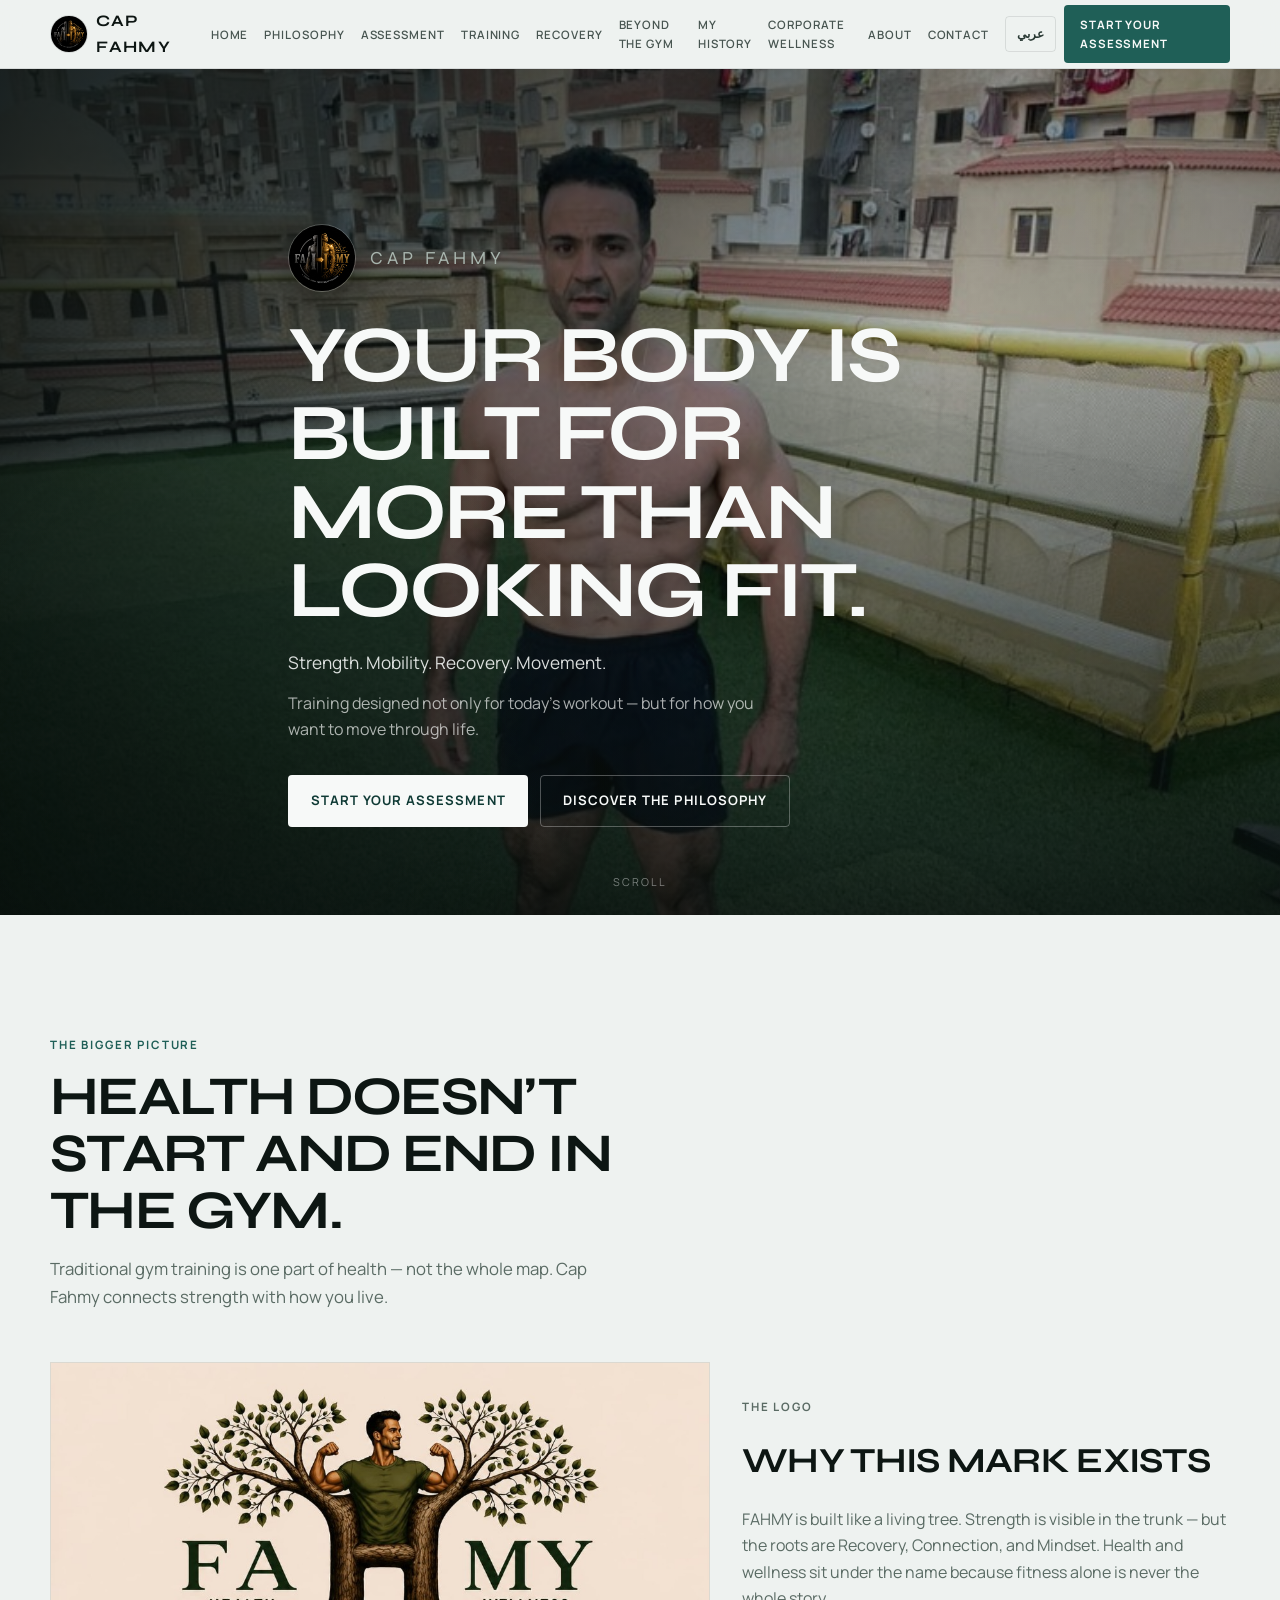
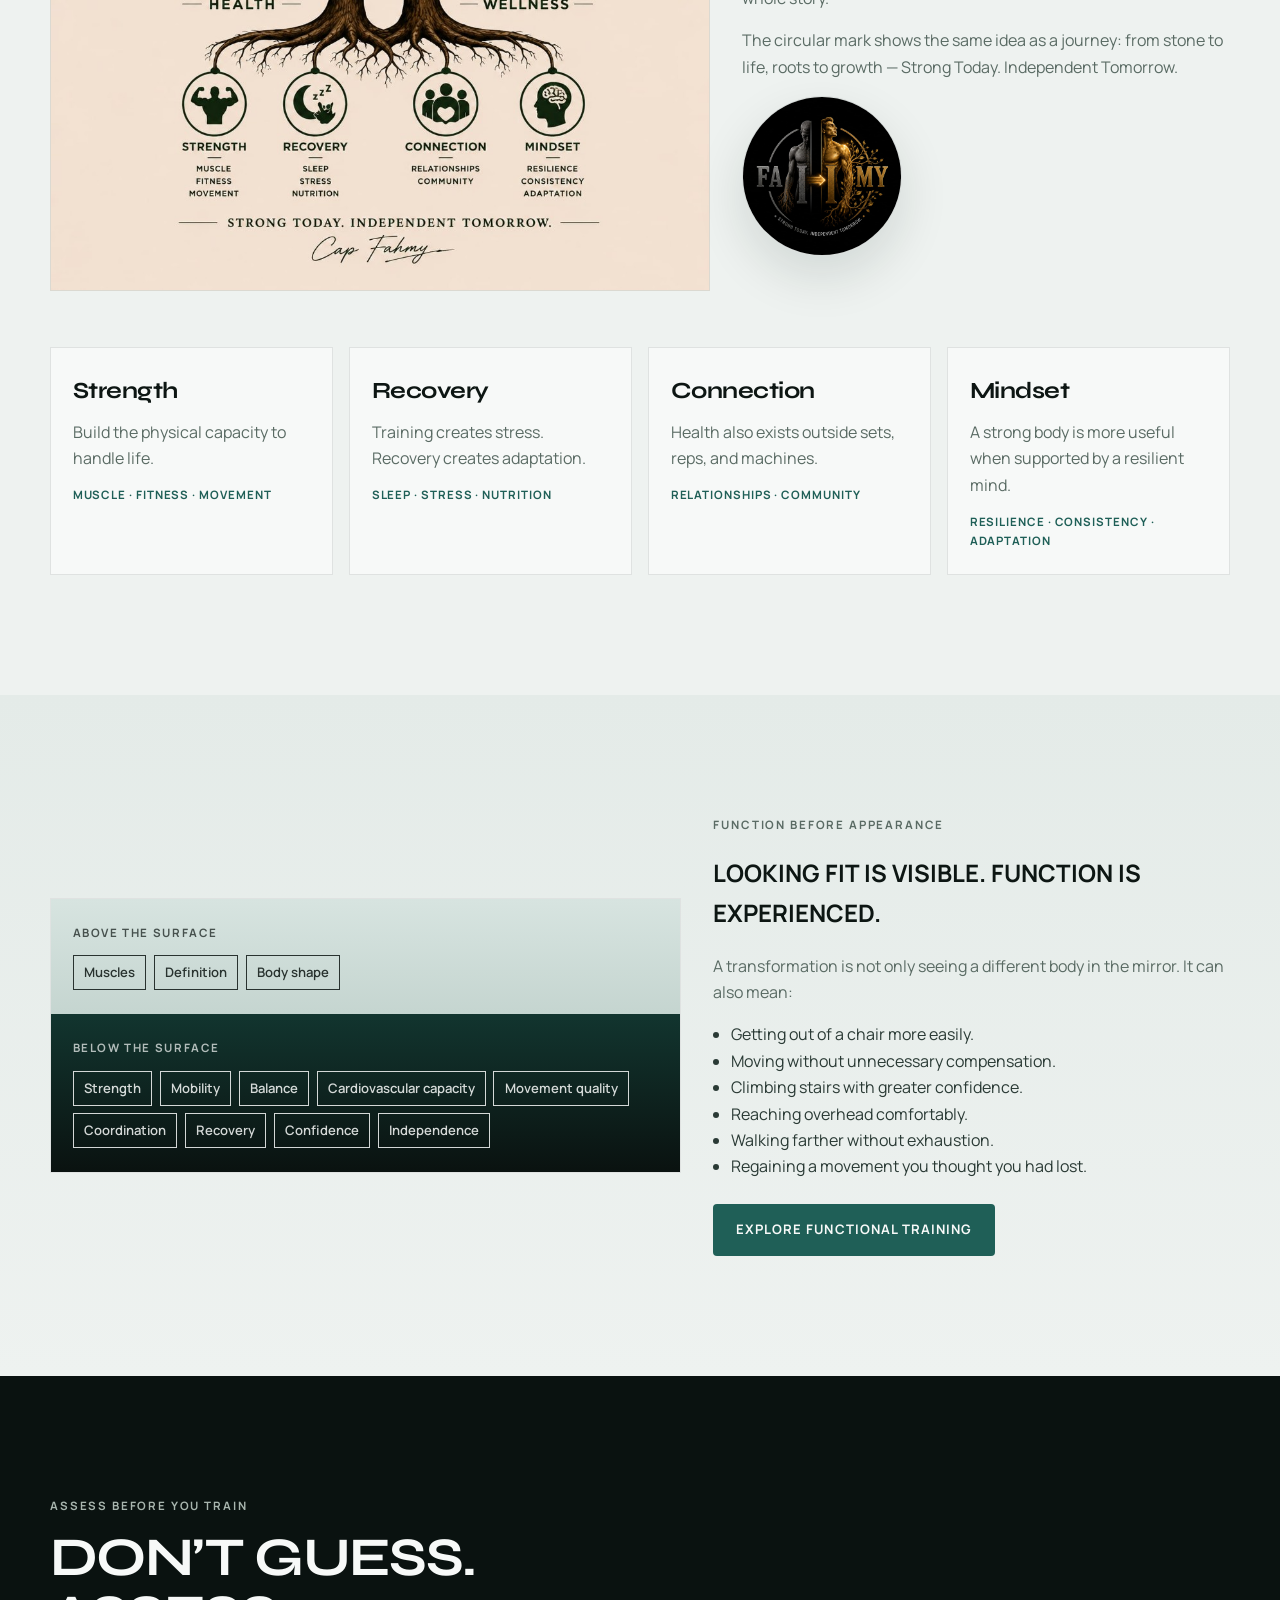
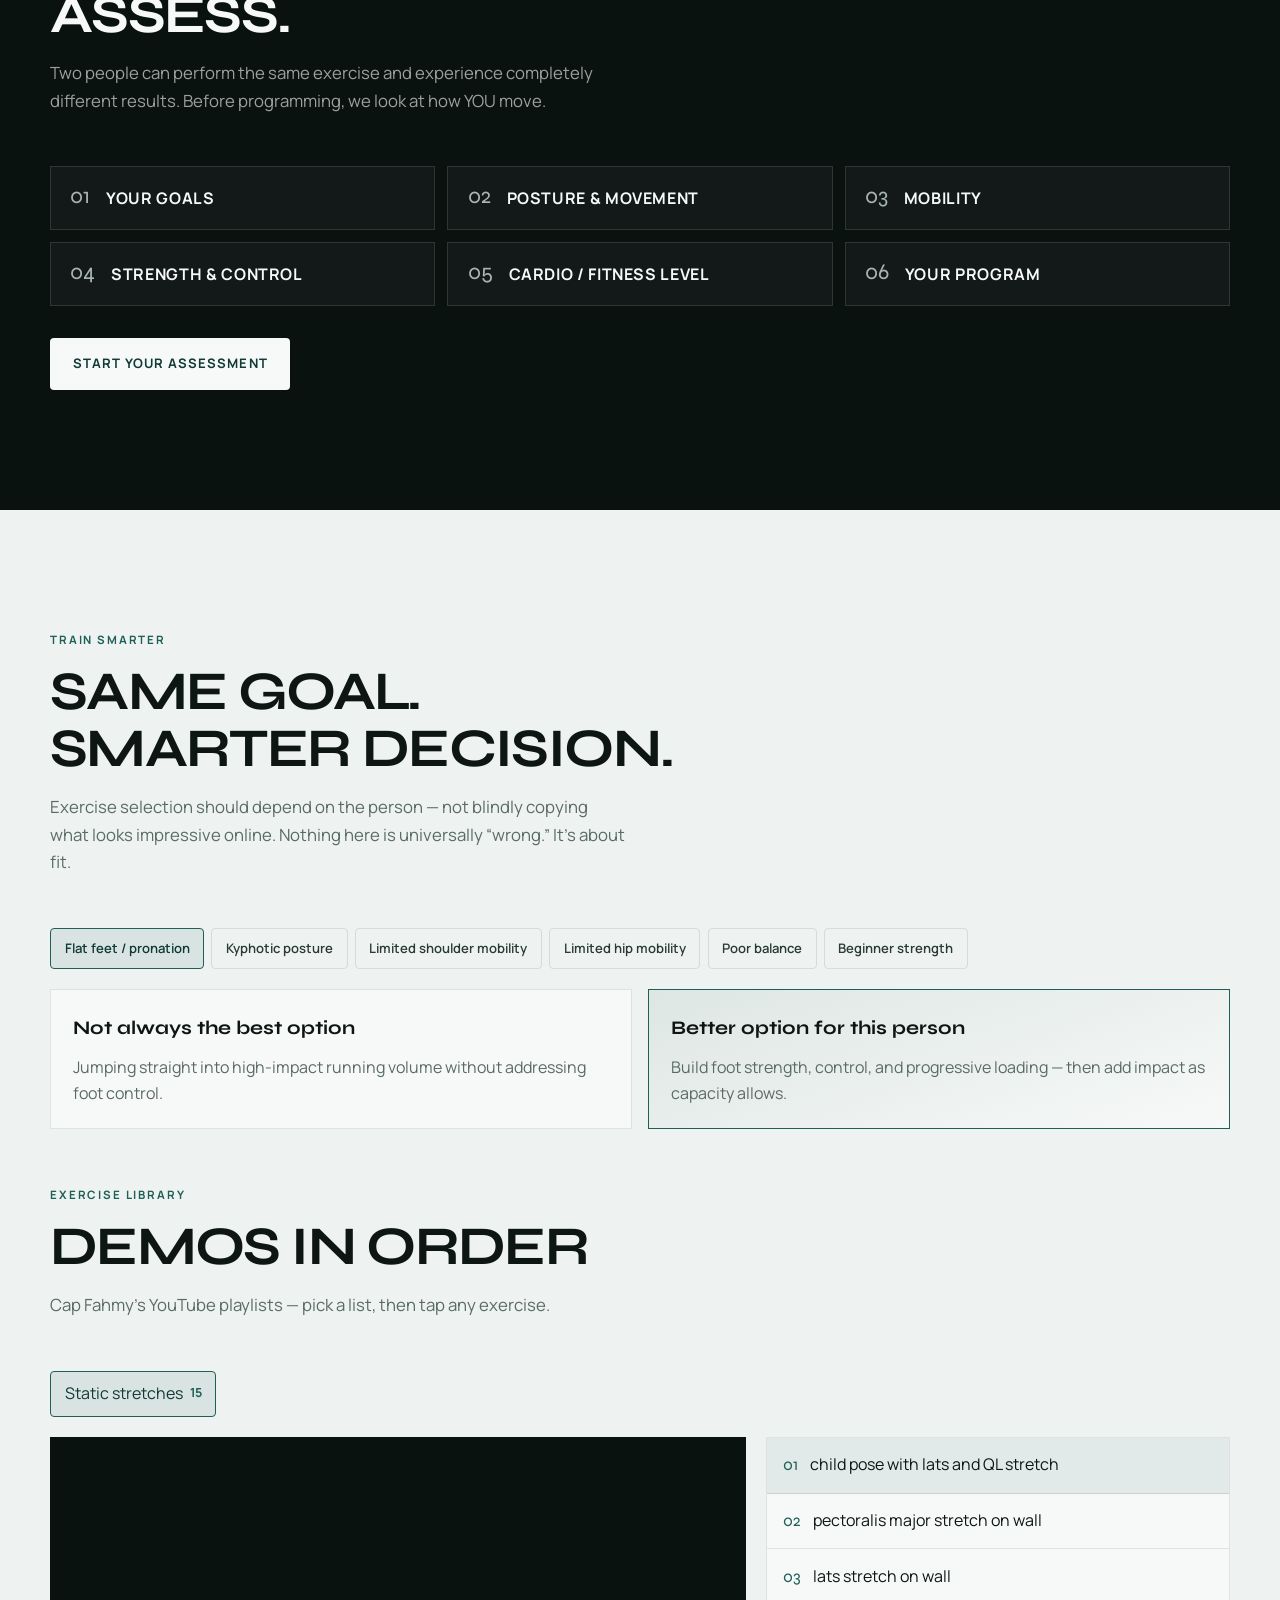
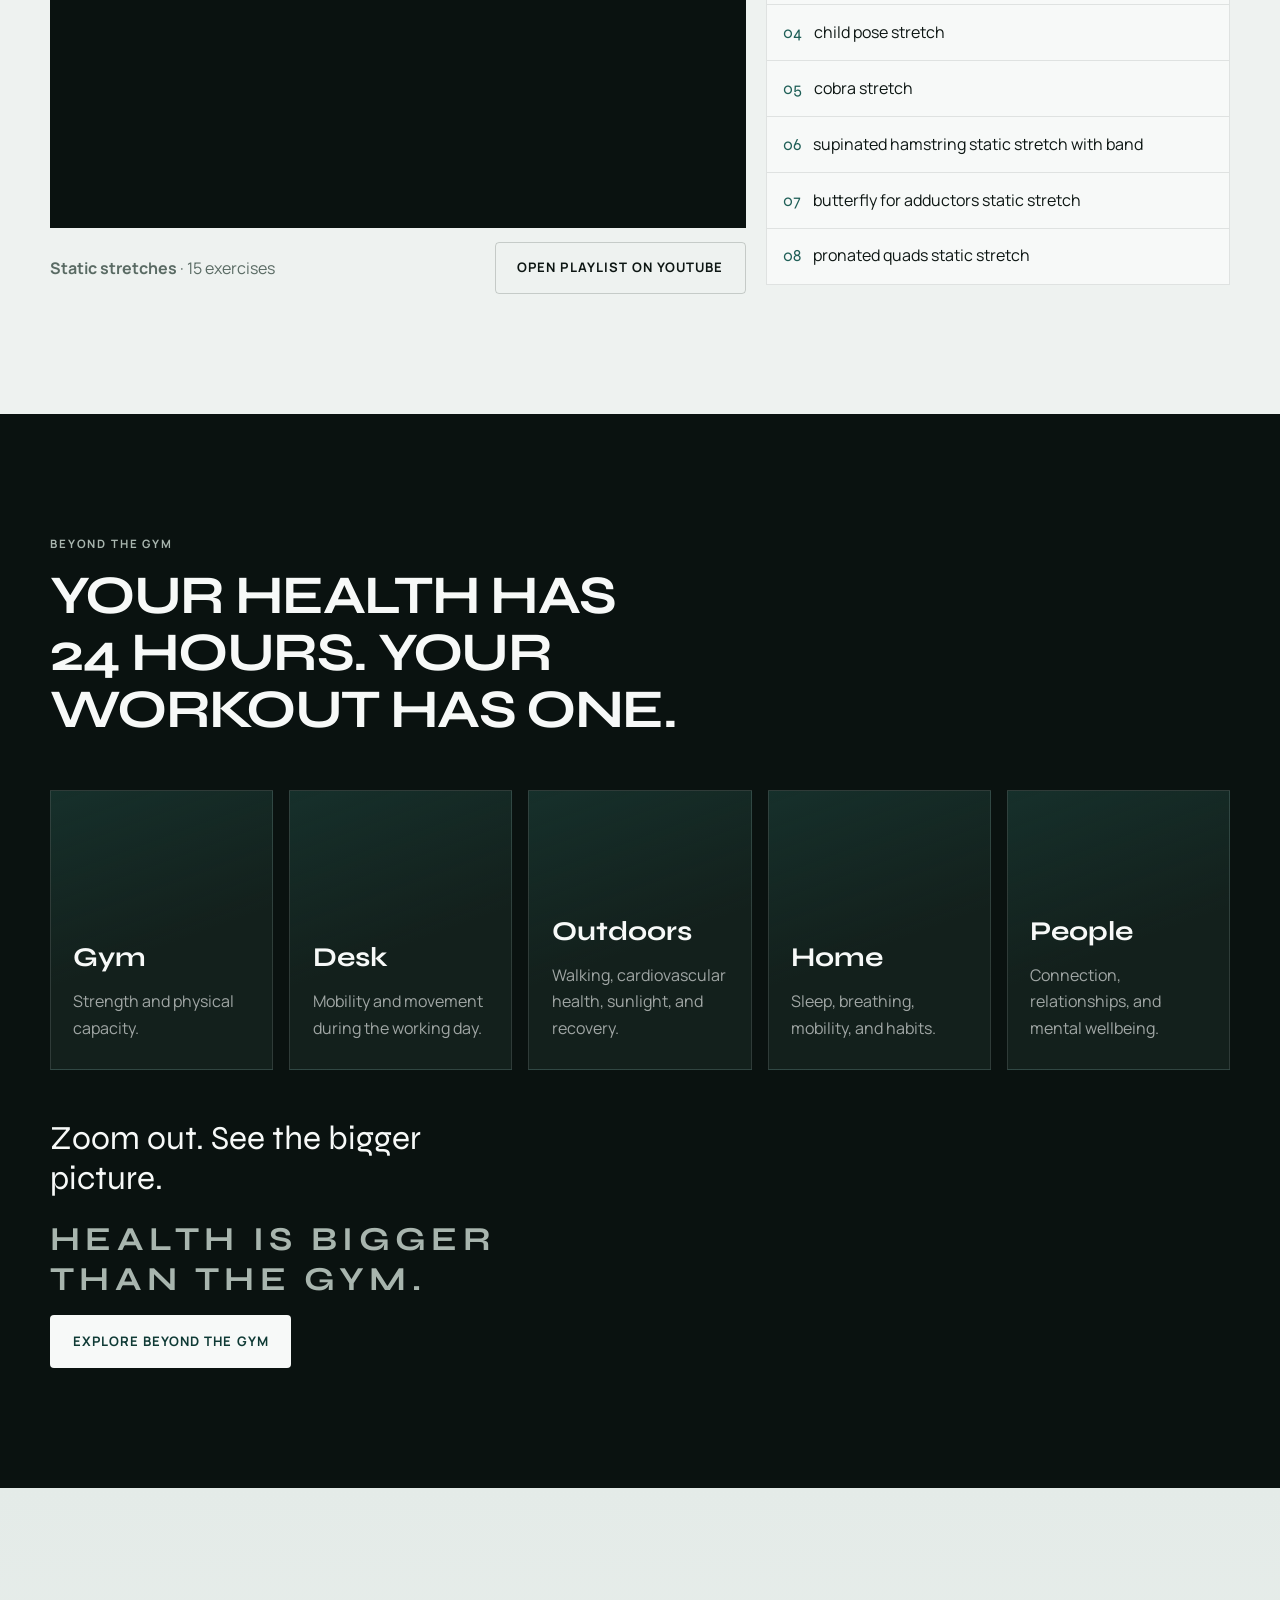
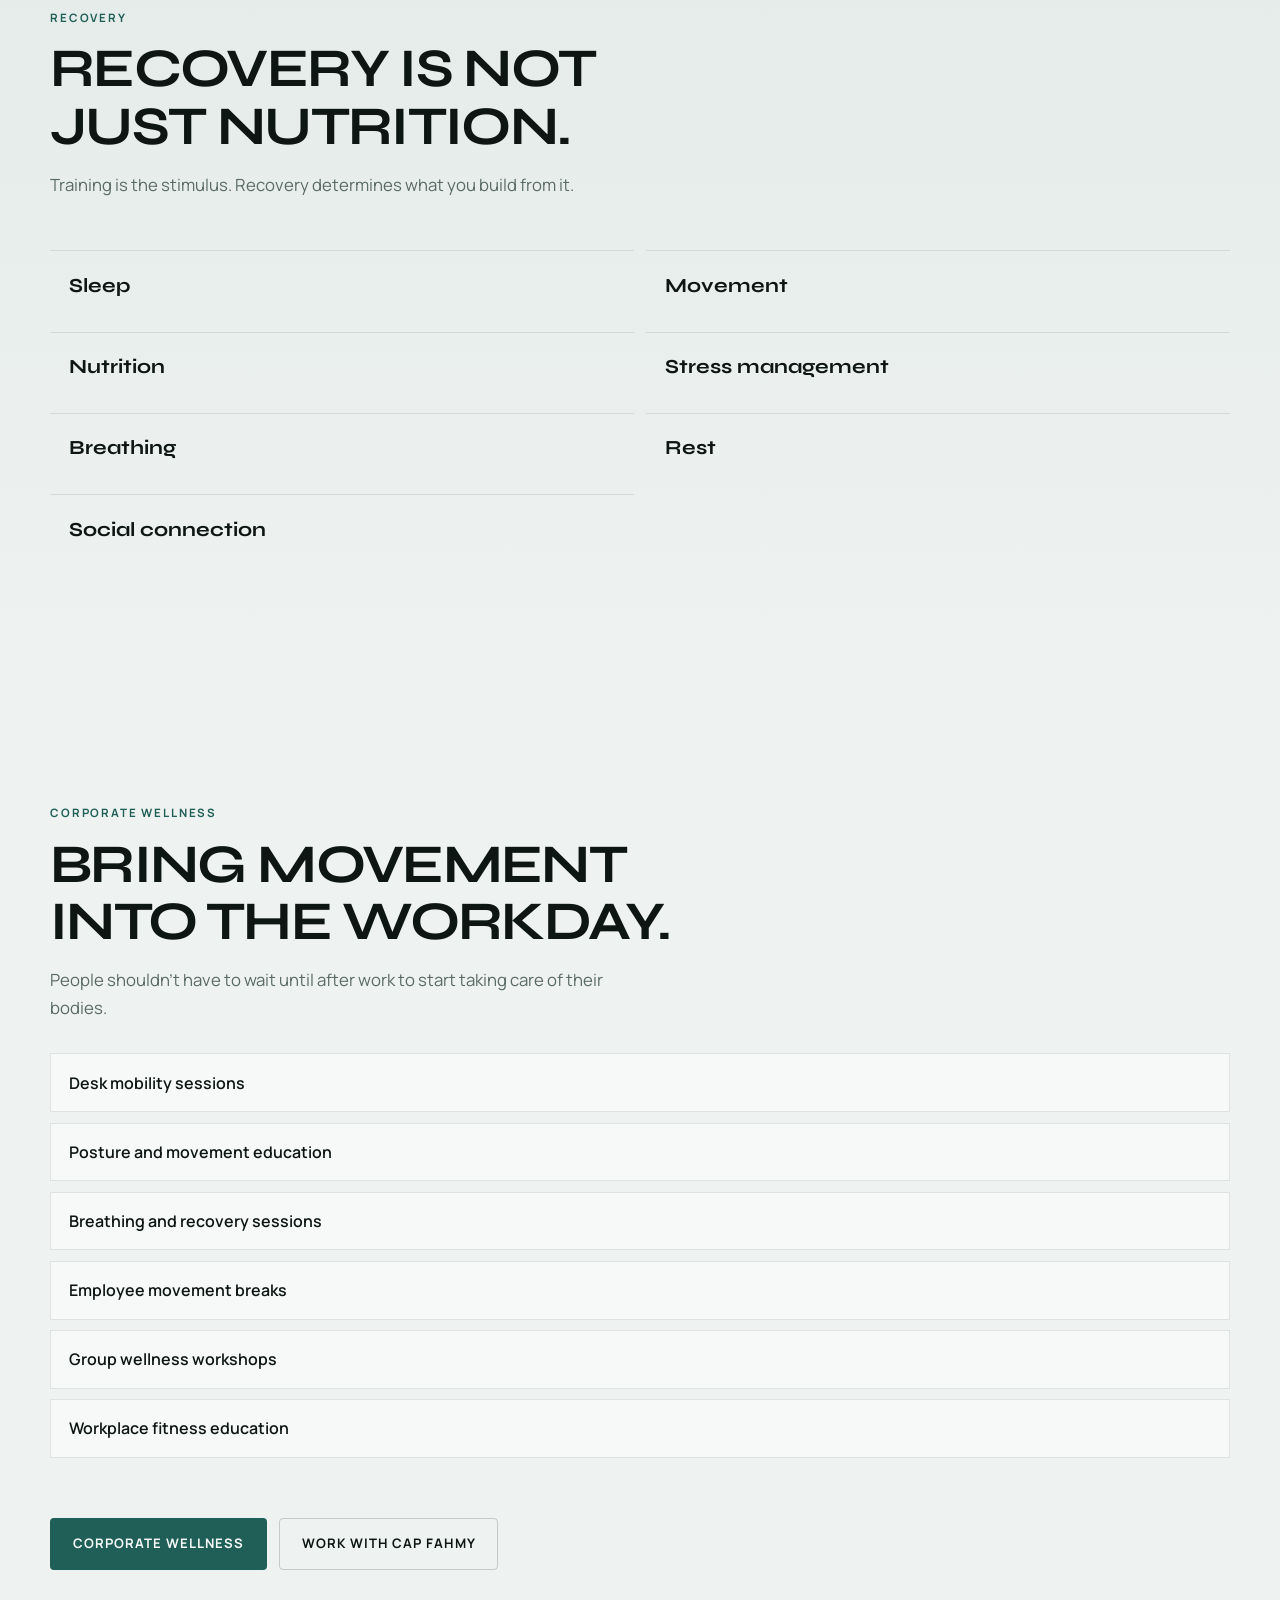
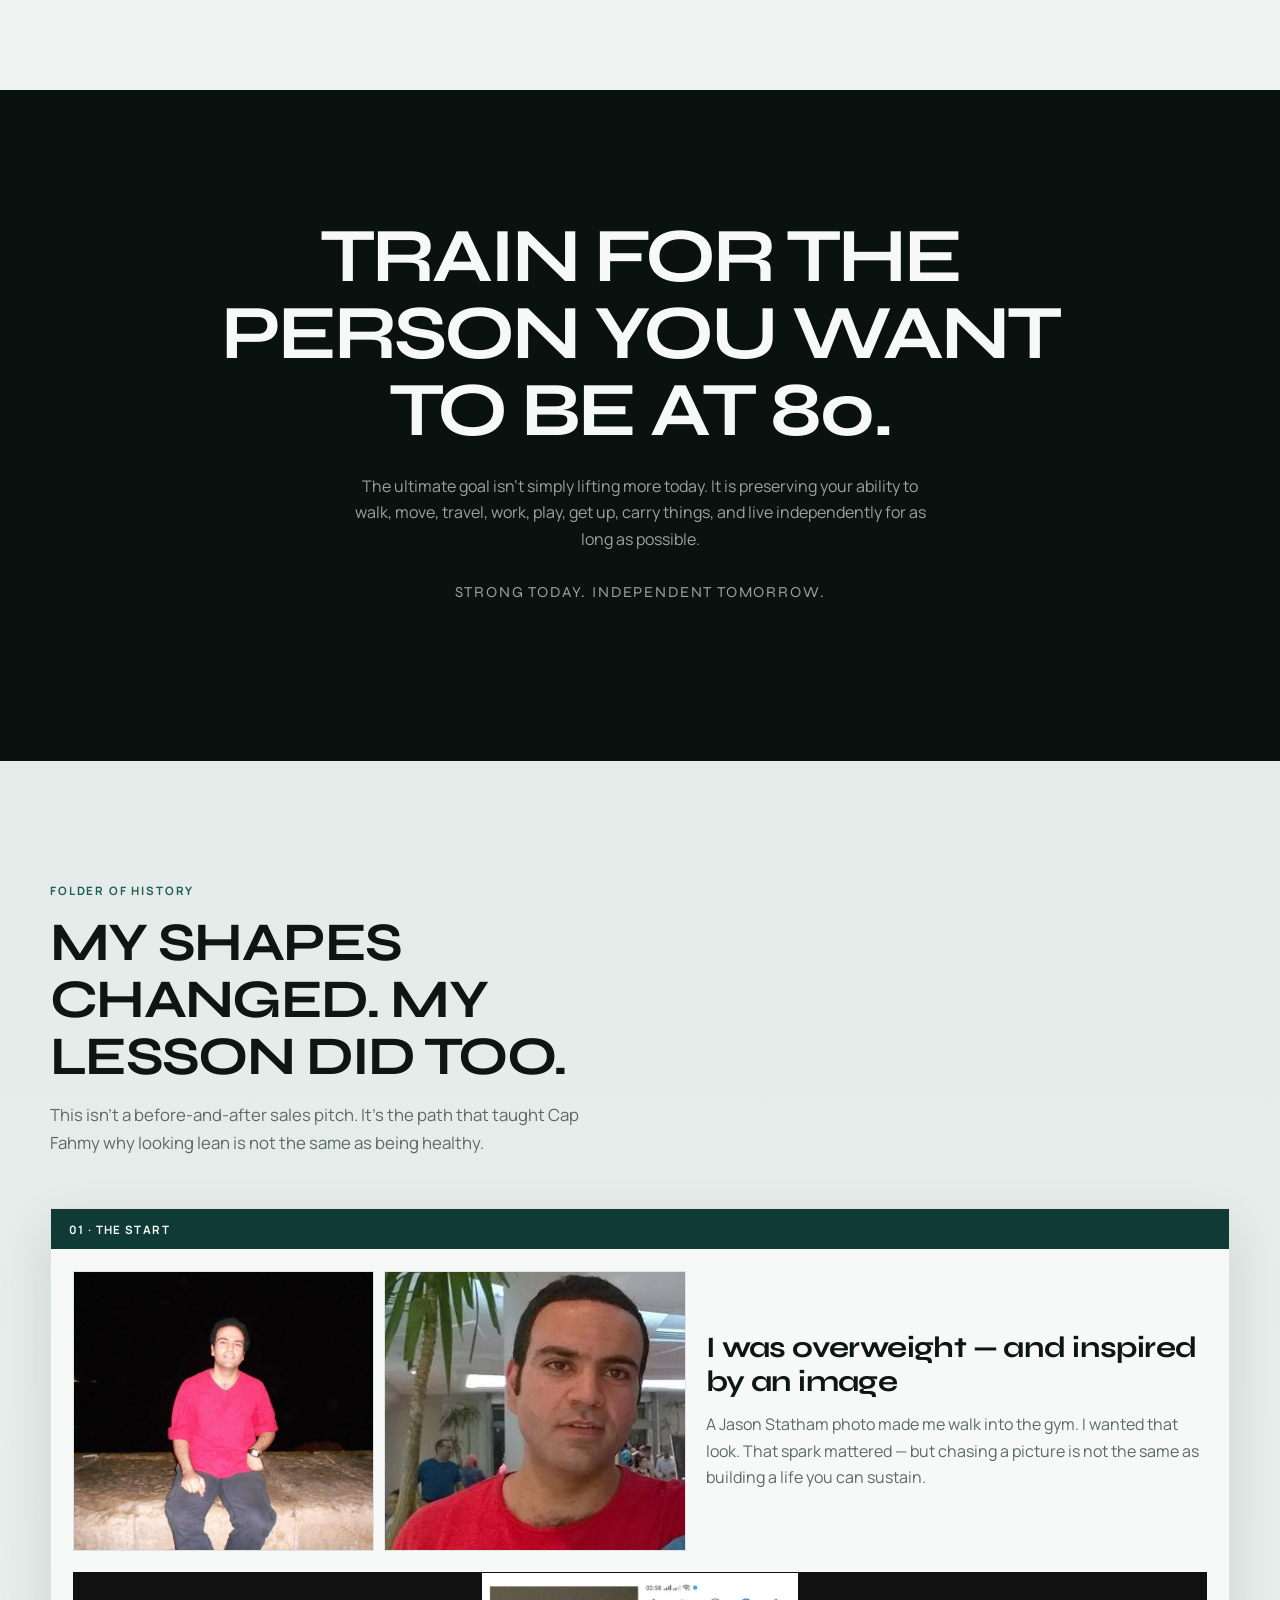
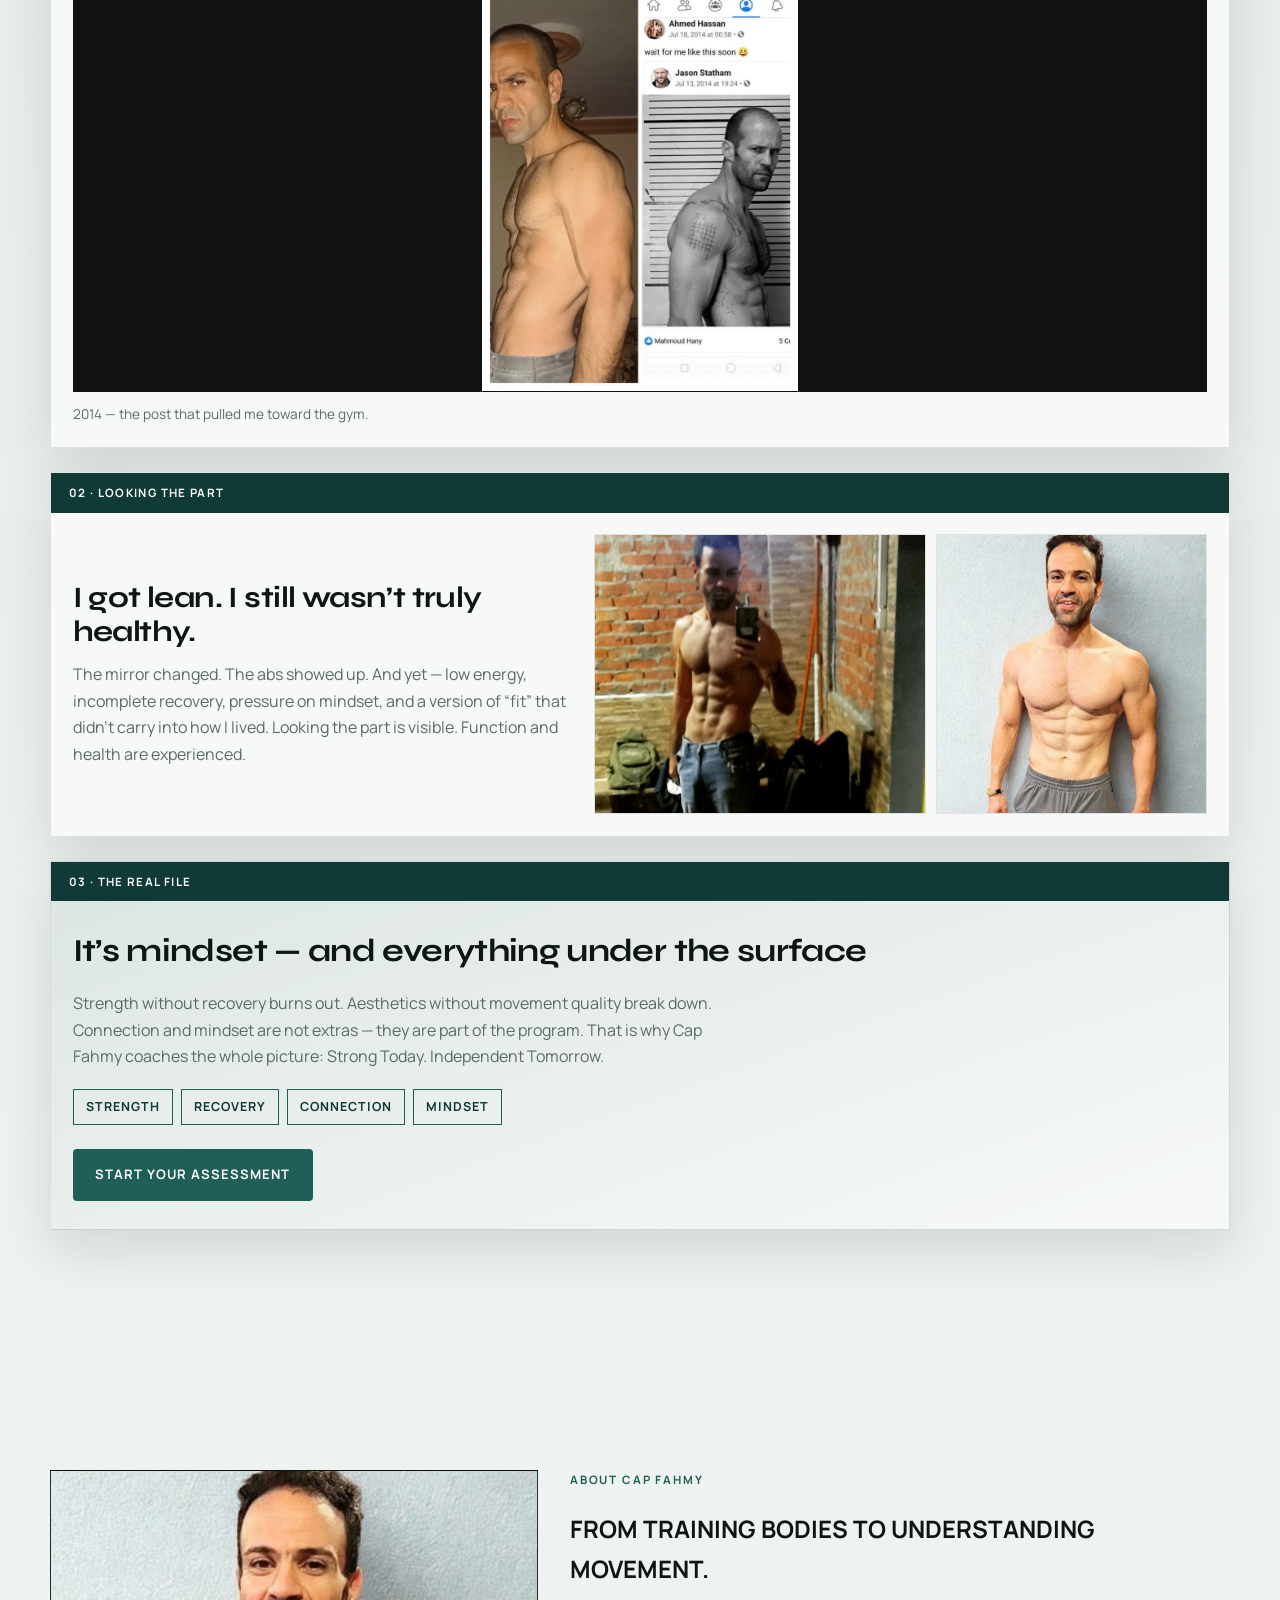
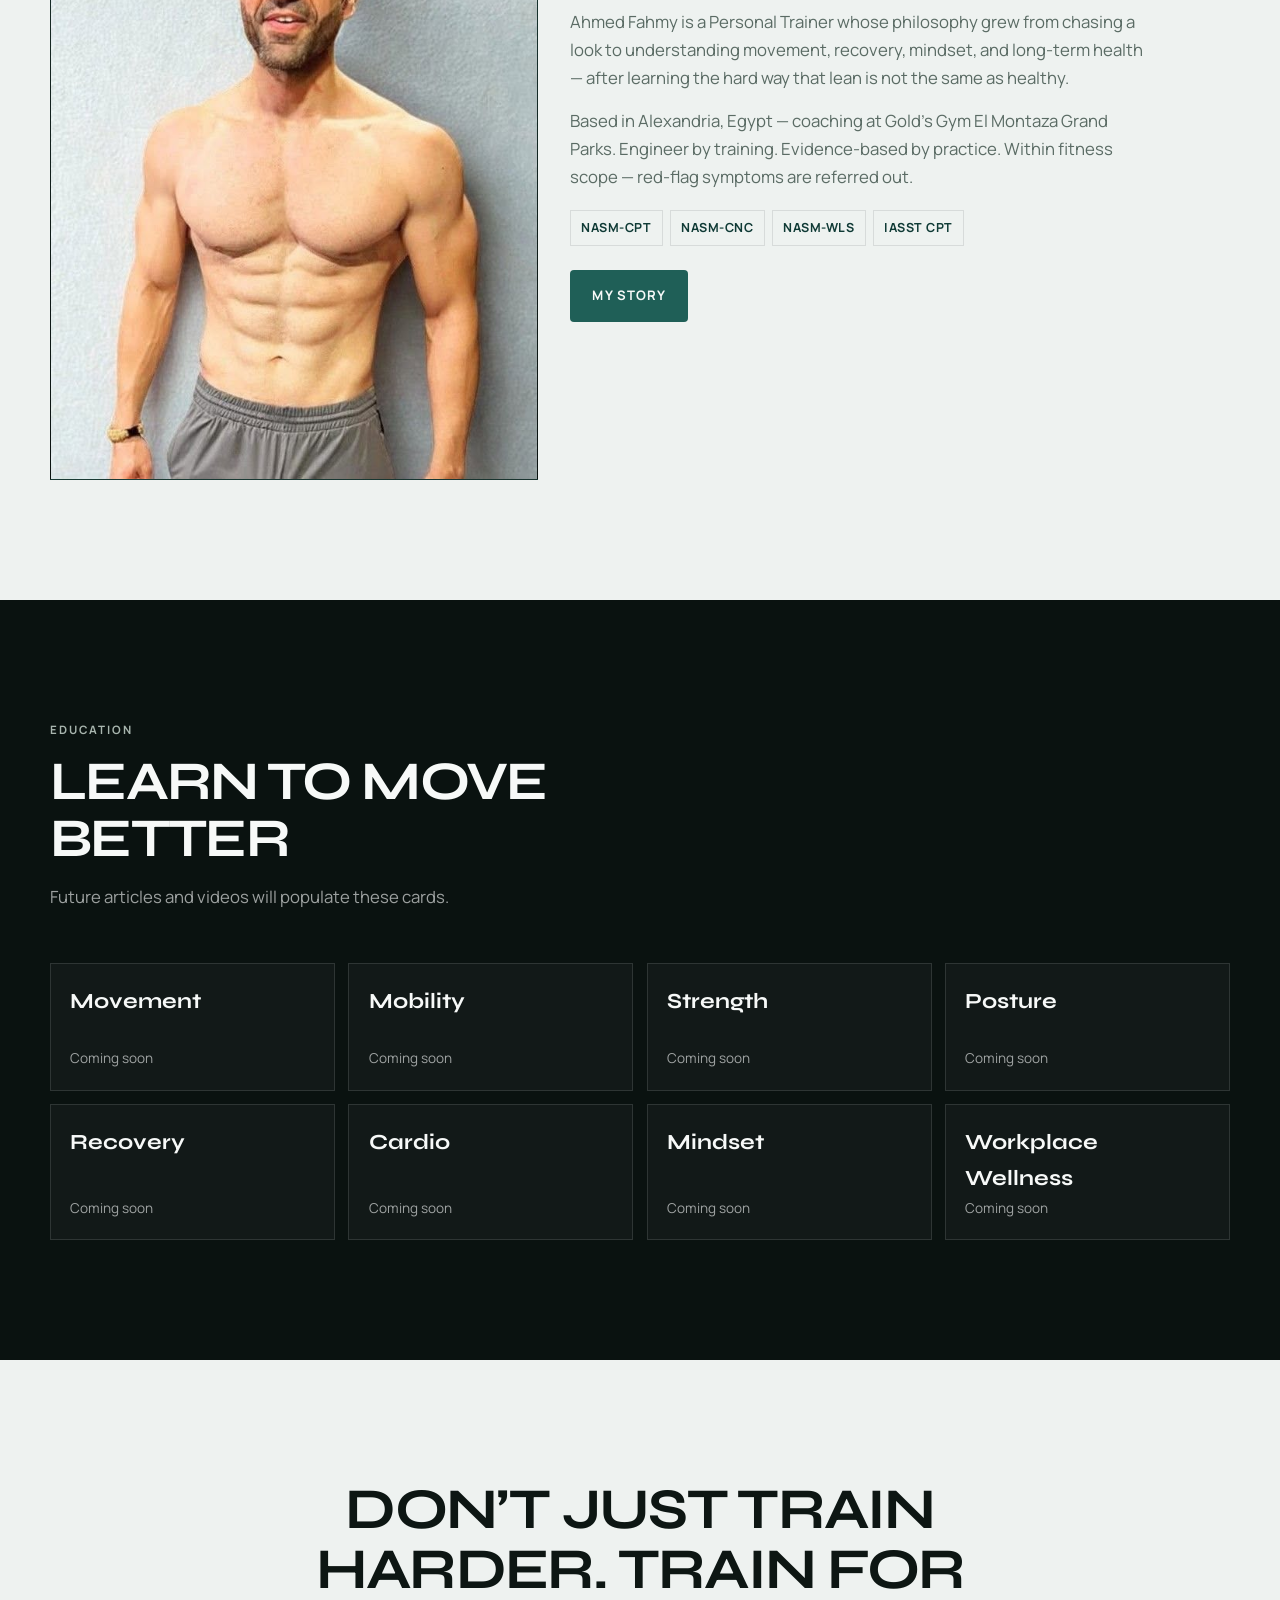
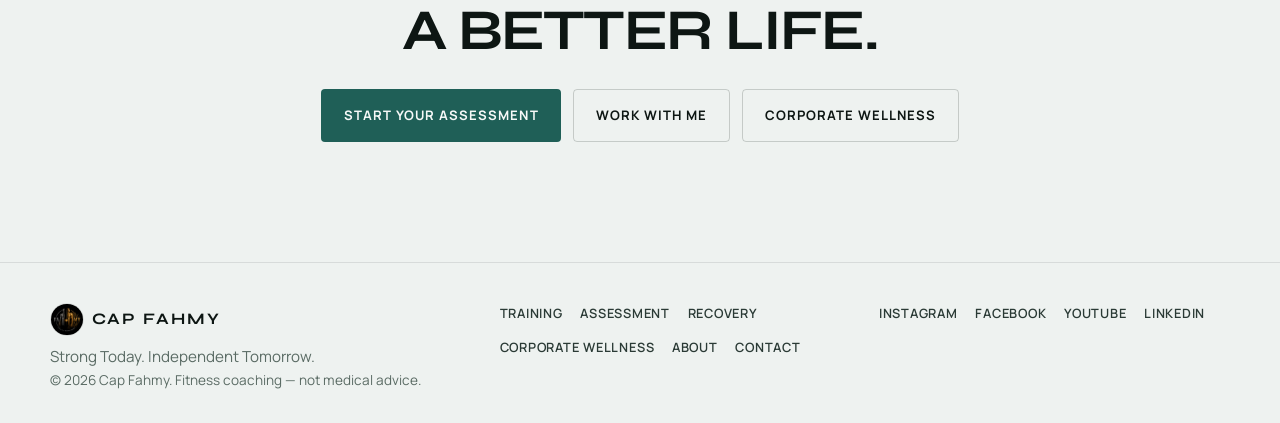
==== commit 01965f39: "Use rooftop photo as cinematic homepage hero cover" ====
--- a/index.html
+++ b/index.html
@@ -83,6 +83,16 @@
       <!-- HERO -->
       <section class="hero" id="home" data-component="Hero" aria-labelledby="hero-title">
         <div class="hero-media" aria-hidden="true">
+          <img
+            class="hero-cover"
+            src="assets/hero-cover.jpg"
+            alt=""
+            width="1600"
+            height="2000"
+            fetchpriority="high"
+            decoding="async"
+          />
+          <div class="hero-veil"></div>
           <div class="hero-grain"></div>
         </div>
         <div class="shell hero-content">
--- a/styles.css
+++ b/styles.css
@@ -387,30 +387,62 @@
 .hero-media {
   position: absolute;
   inset: 0;
-  background:
-    linear-gradient(105deg, rgba(10, 18, 16, 0.92) 0%, rgba(10, 18, 16, 0.55) 48%, rgba(10, 18, 16, 0.35) 100%),
-    linear-gradient(180deg, transparent 45%, rgba(10, 18, 16, 0.85) 100%),
-    radial-gradient(ellipse at 72% 40%, #1f5f57 0%, #0f3a35 40%, #071210 75%);
-}
-
-.hero-media::after {
-  content: "";
+  background: var(--dark);
+}
+
+.hero-cover {
   position: absolute;
   inset: 0;
-  background-image: url("assets/hero-placeholder.svg");
-  background-size: cover;
-  background-position: center;
-  opacity: 0.35;
-  mix-blend-mode: luminosity;
+  width: 100%;
+  height: 100%;
+  object-fit: cover;
+  object-position: 58% 18%;
+  transform: scale(1.02);
+  filter: contrast(1.05) saturate(0.92);
+}
+
+.hero-veil {
+  position: absolute;
+  inset: 0;
+  background:
+    linear-gradient(
+      105deg,
+      rgba(8, 14, 12, 0.88) 0%,
+      rgba(8, 14, 12, 0.55) 42%,
+      rgba(8, 14, 12, 0.28) 68%,
+      rgba(8, 14, 12, 0.4) 100%
+    ),
+    linear-gradient(180deg, rgba(8, 14, 12, 0.25) 0%, transparent 35%, rgba(8, 14, 12, 0.82) 100%);
+  pointer-events: none;
 }
 
 .hero-grain {
   position: absolute;
   inset: 0;
   background:
-    radial-gradient(circle at 18% 80%, rgba(168, 181, 174, 0.18), transparent 35%),
-    radial-gradient(circle at 88% 18%, rgba(255, 255, 255, 0.08), transparent 28%);
+    radial-gradient(circle at 18% 80%, rgba(168, 181, 174, 0.12), transparent 35%),
+    radial-gradient(circle at 88% 18%, rgba(255, 255, 255, 0.05), transparent 28%);
   animation: drift 20s ease-in-out infinite alternate;
+  pointer-events: none;
+  mix-blend-mode: soft-light;
+  opacity: 0.7;
+}
+
+@media (max-width: 720px) {
+  .hero-cover {
+    object-position: 62% 12%;
+  }
+
+  .hero-veil {
+    background:
+      linear-gradient(
+        180deg,
+        rgba(8, 14, 12, 0.45) 0%,
+        rgba(8, 14, 12, 0.35) 40%,
+        rgba(8, 14, 12, 0.88) 100%
+      ),
+      linear-gradient(90deg, rgba(8, 14, 12, 0.55) 0%, rgba(8, 14, 12, 0.2) 100%);
+  }
 }
 
 .hero-content {
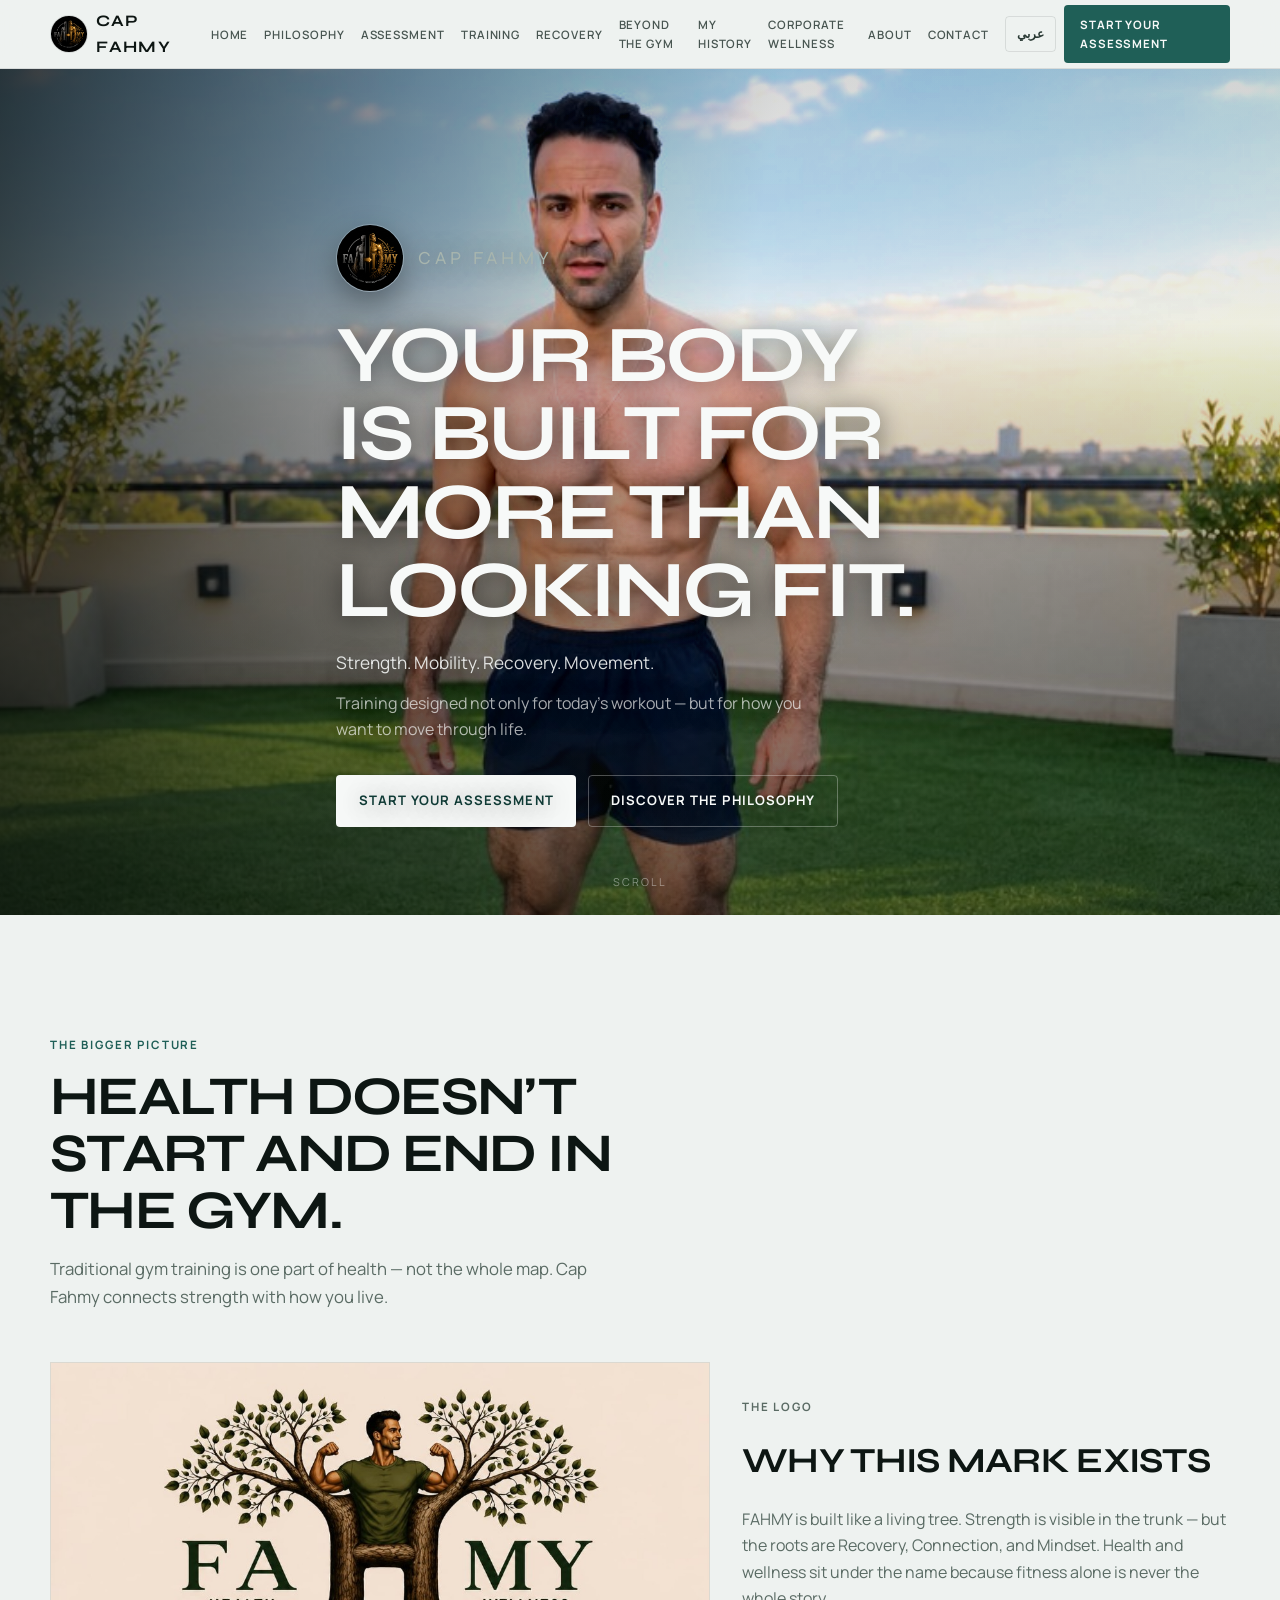
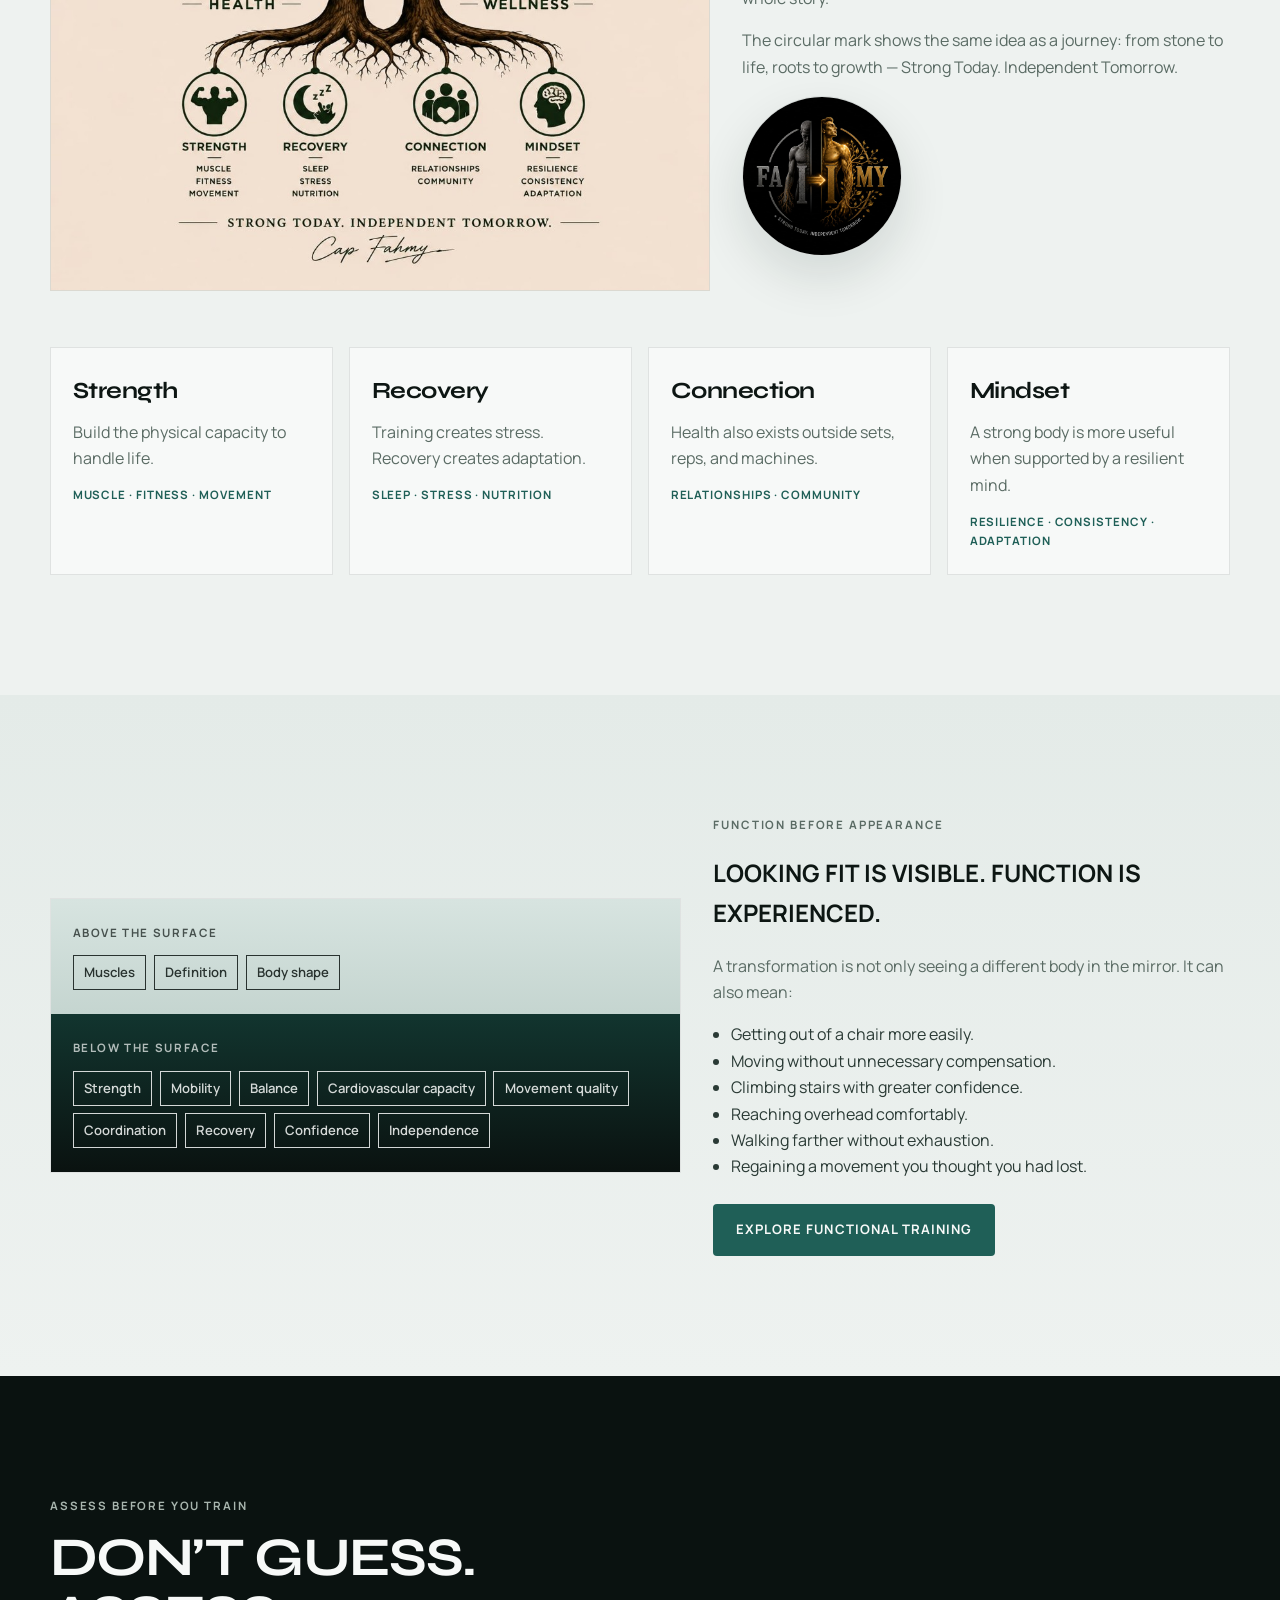
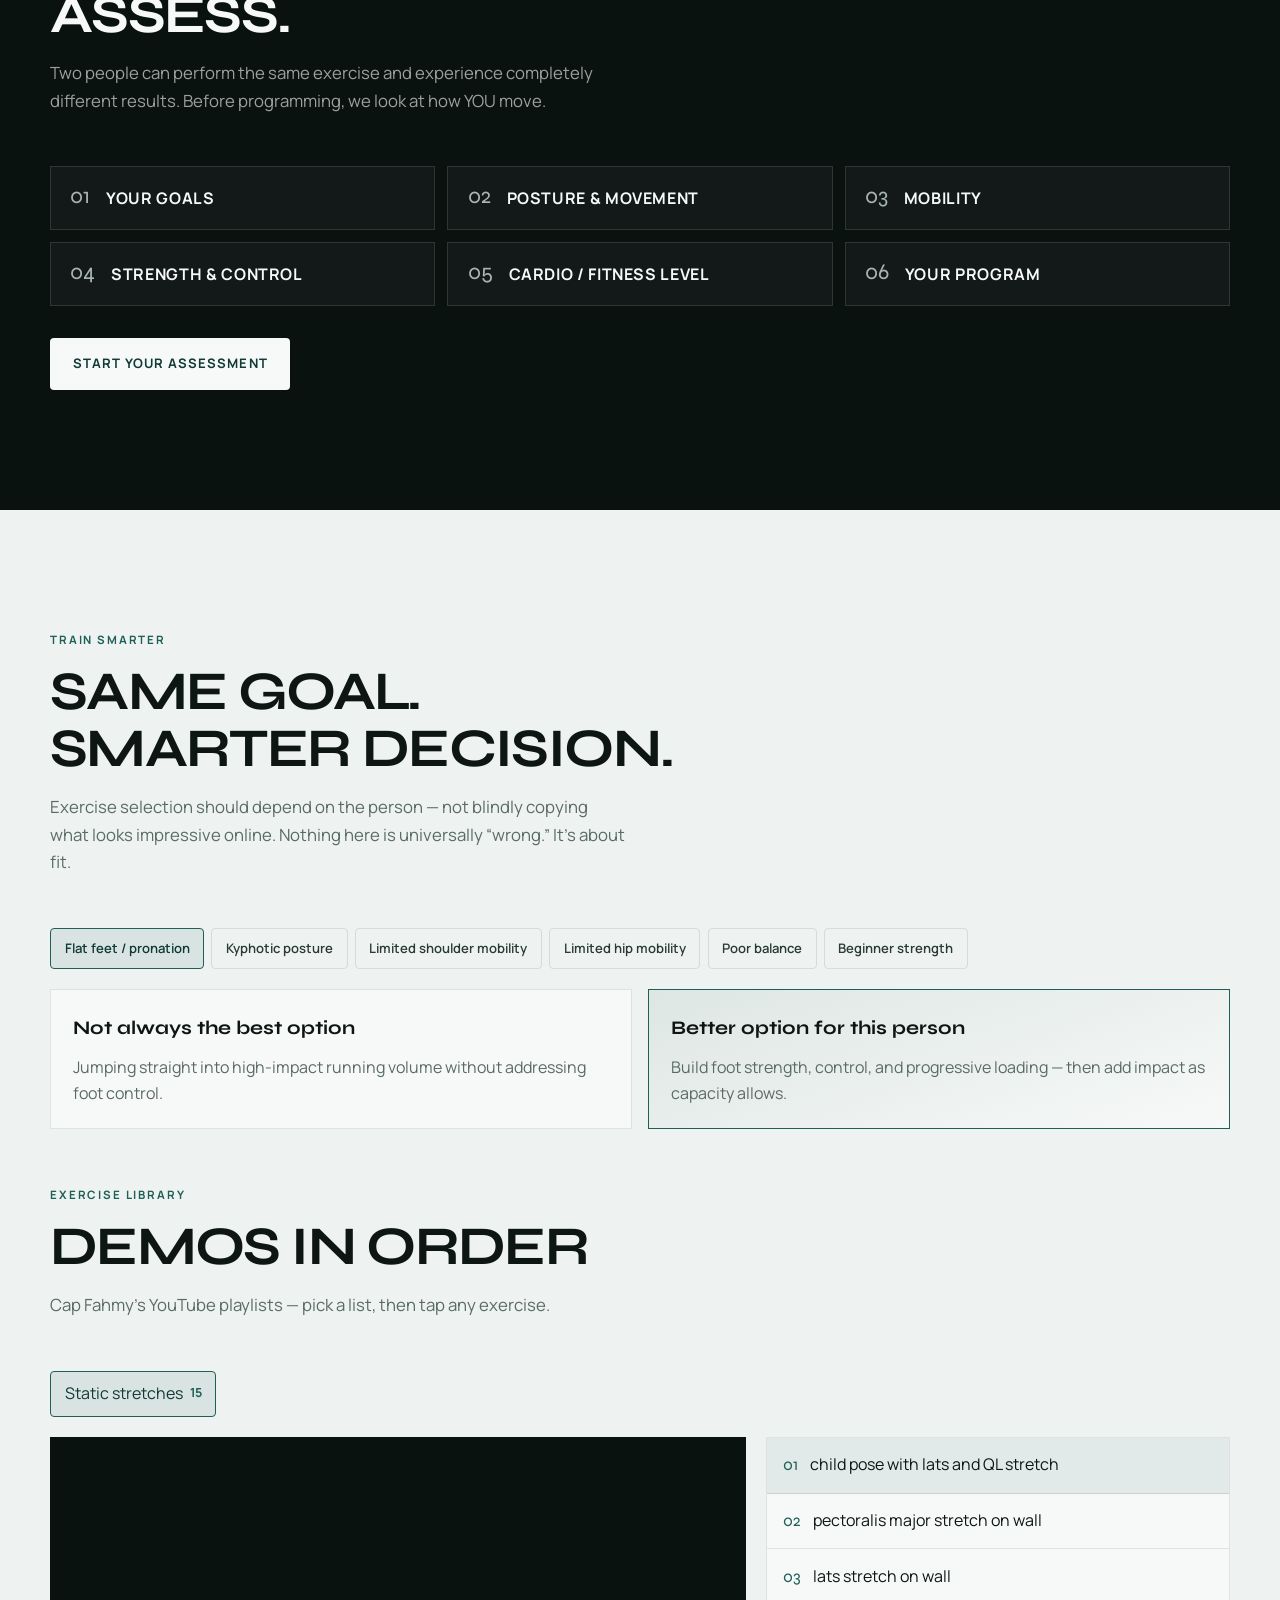
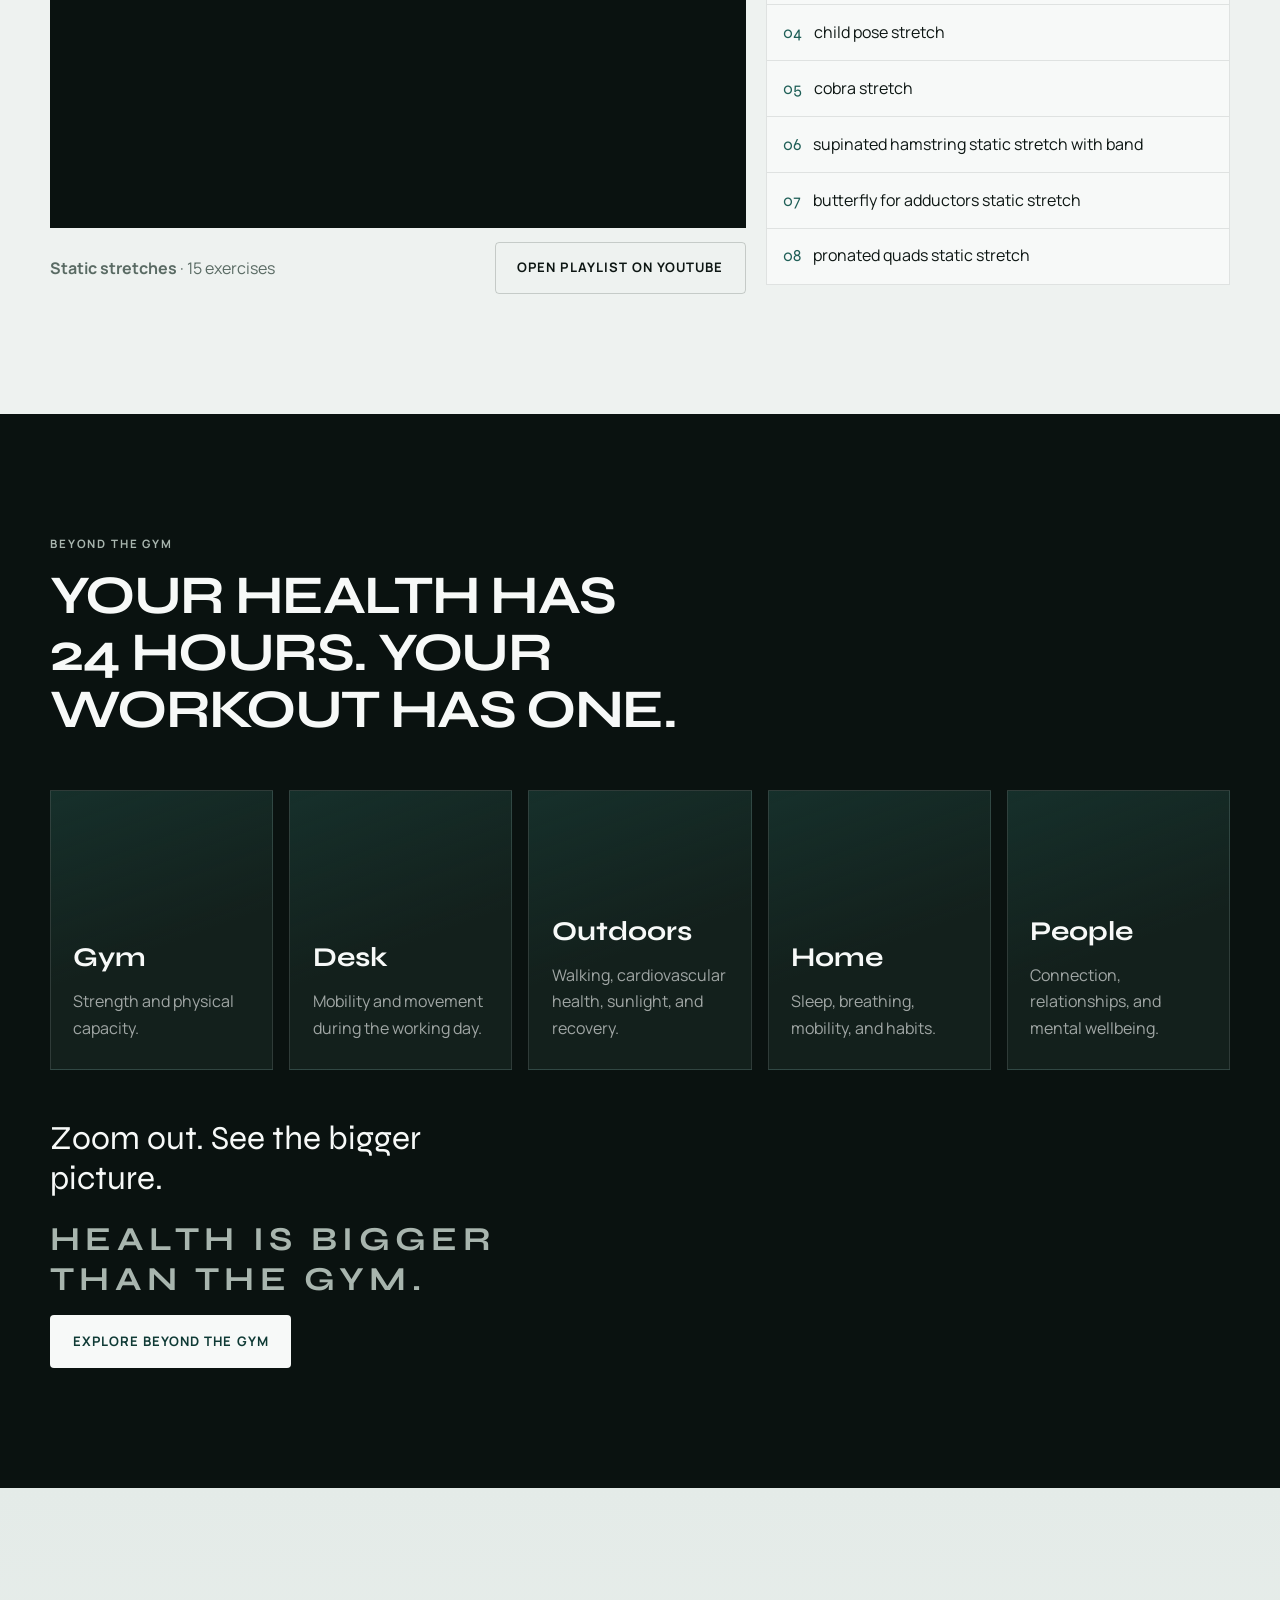
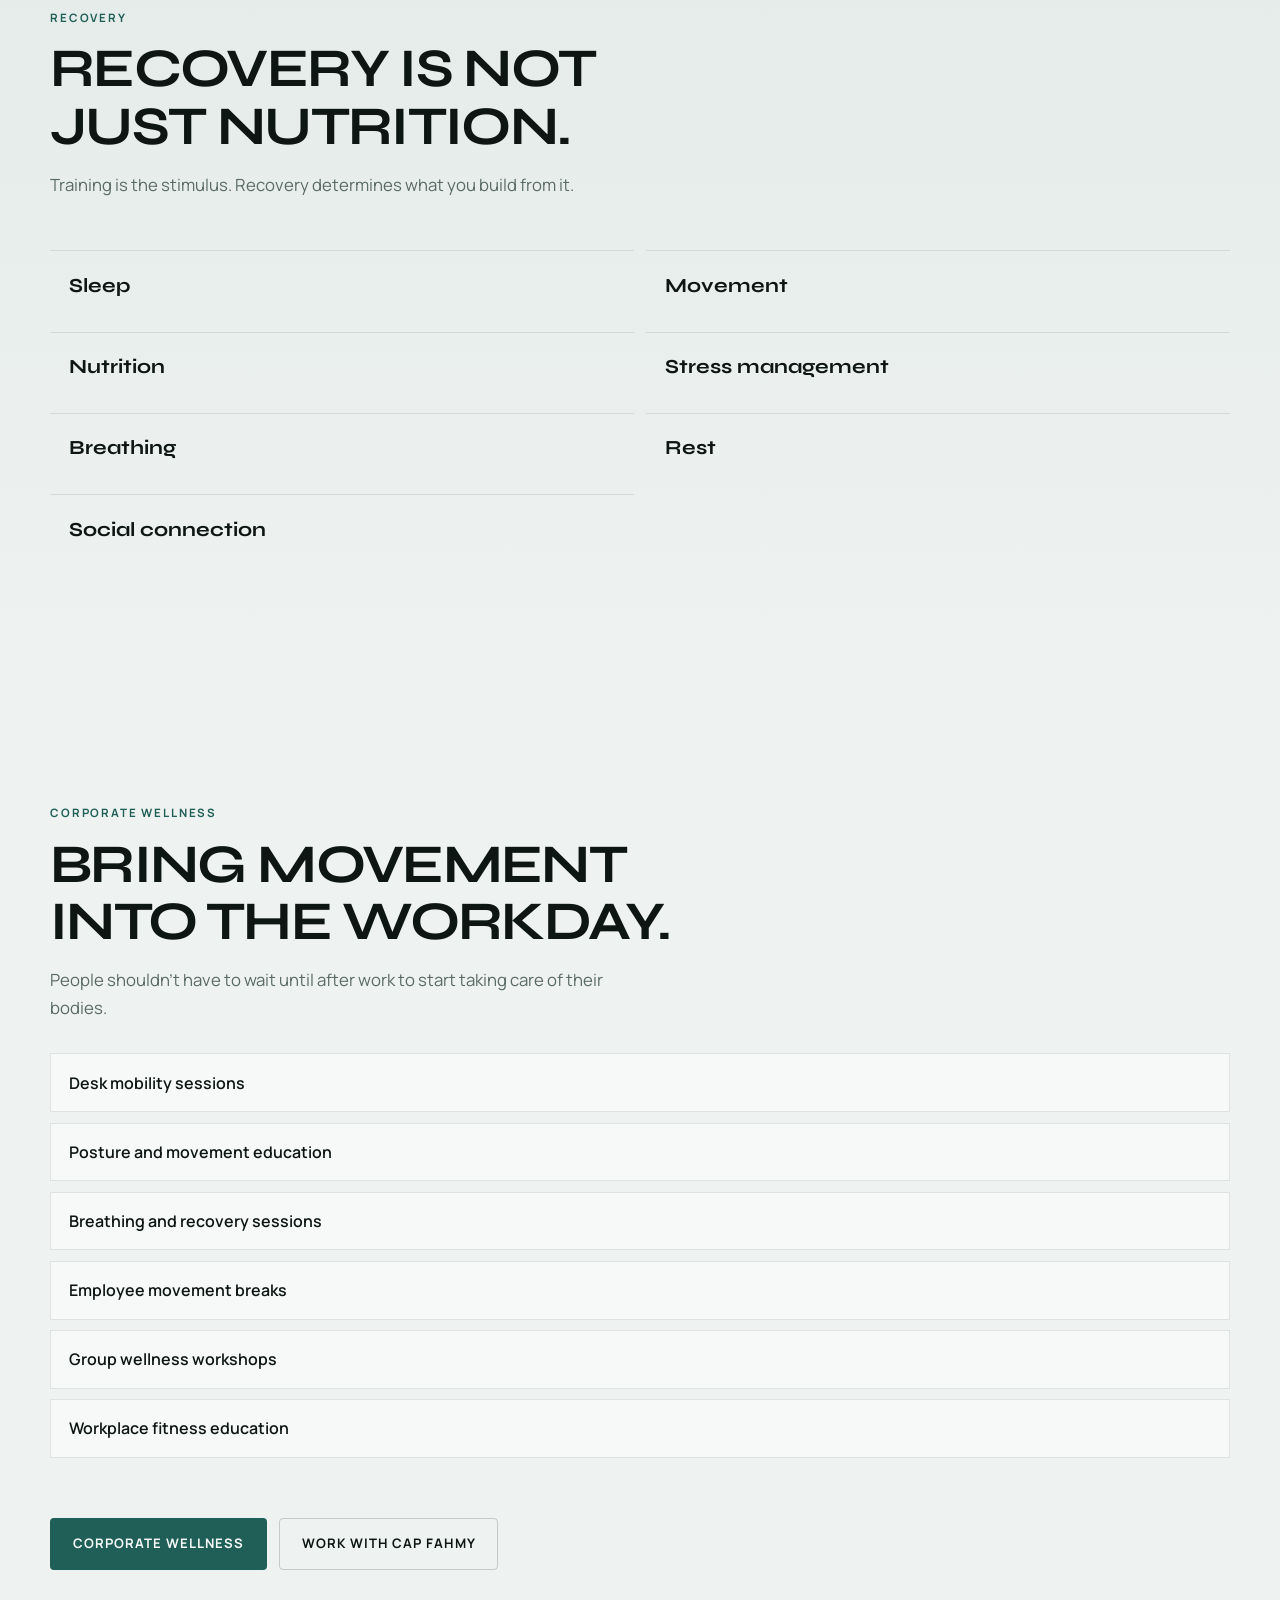
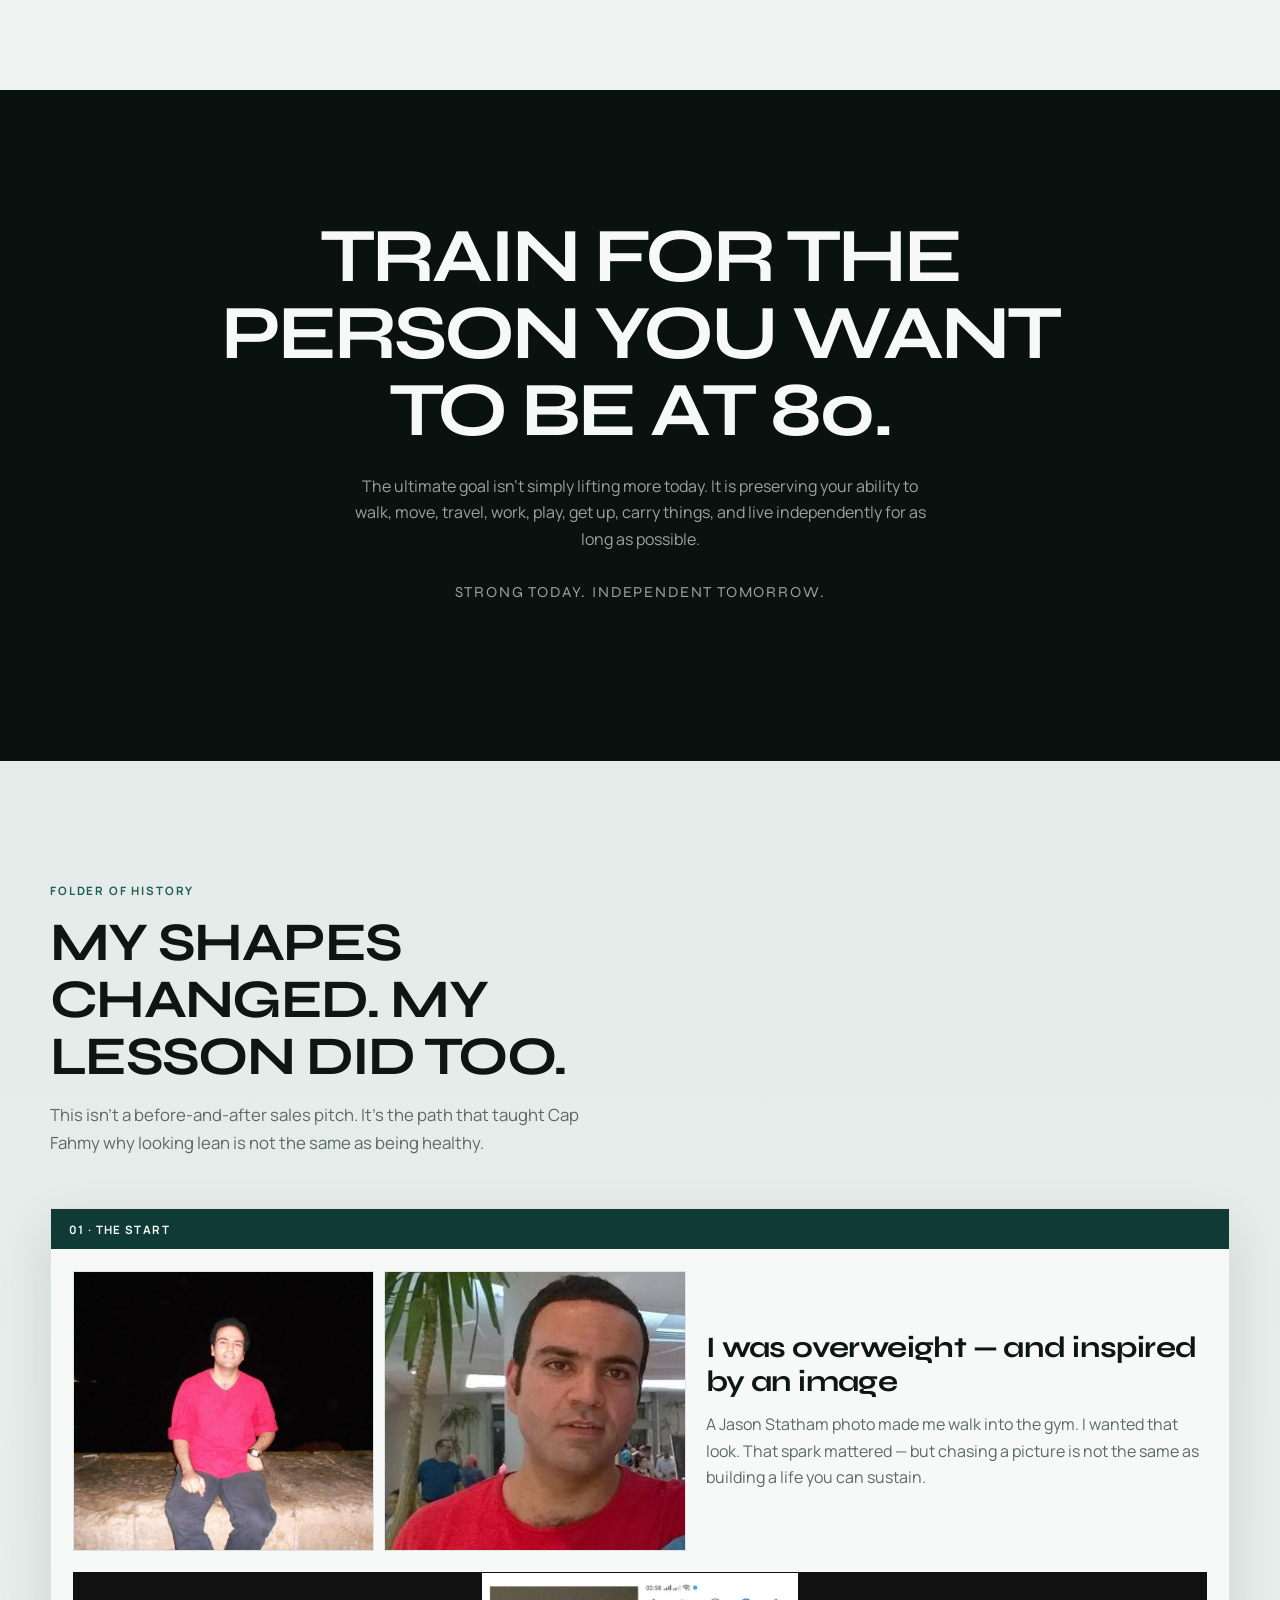
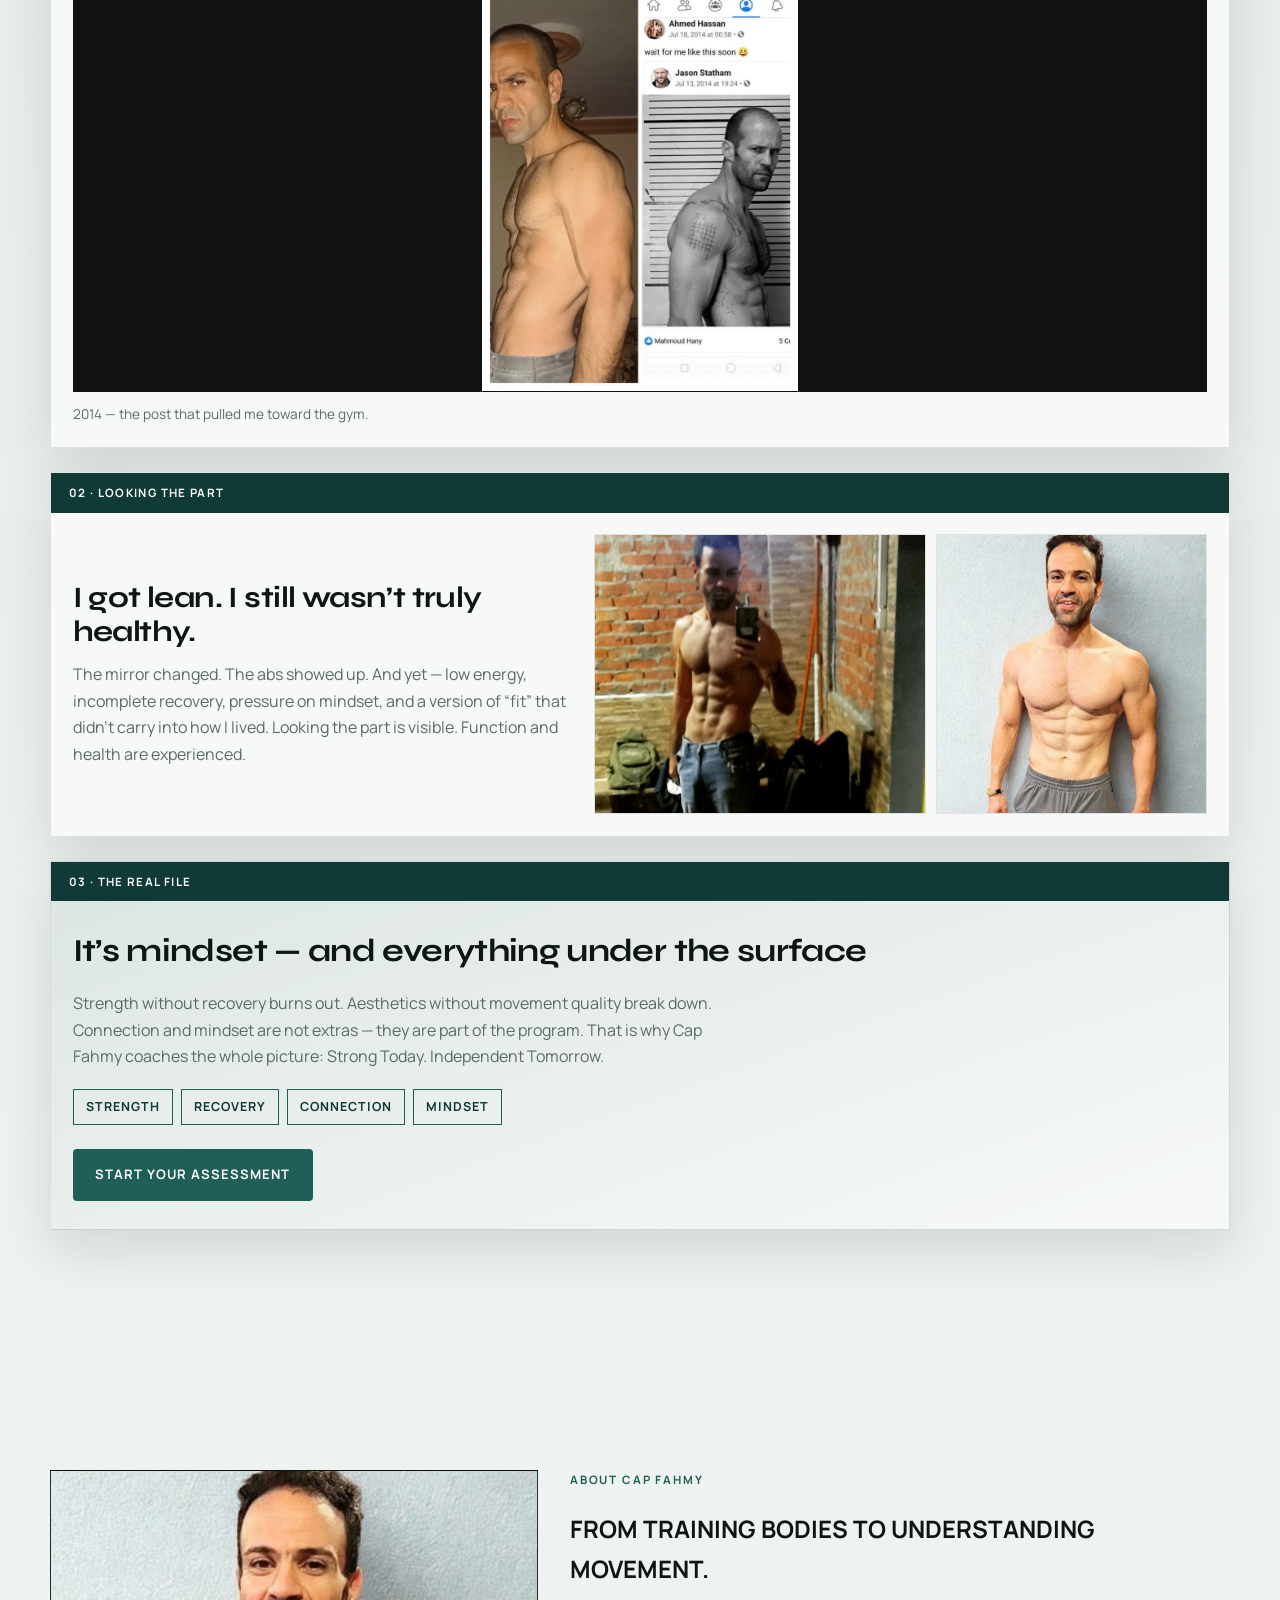
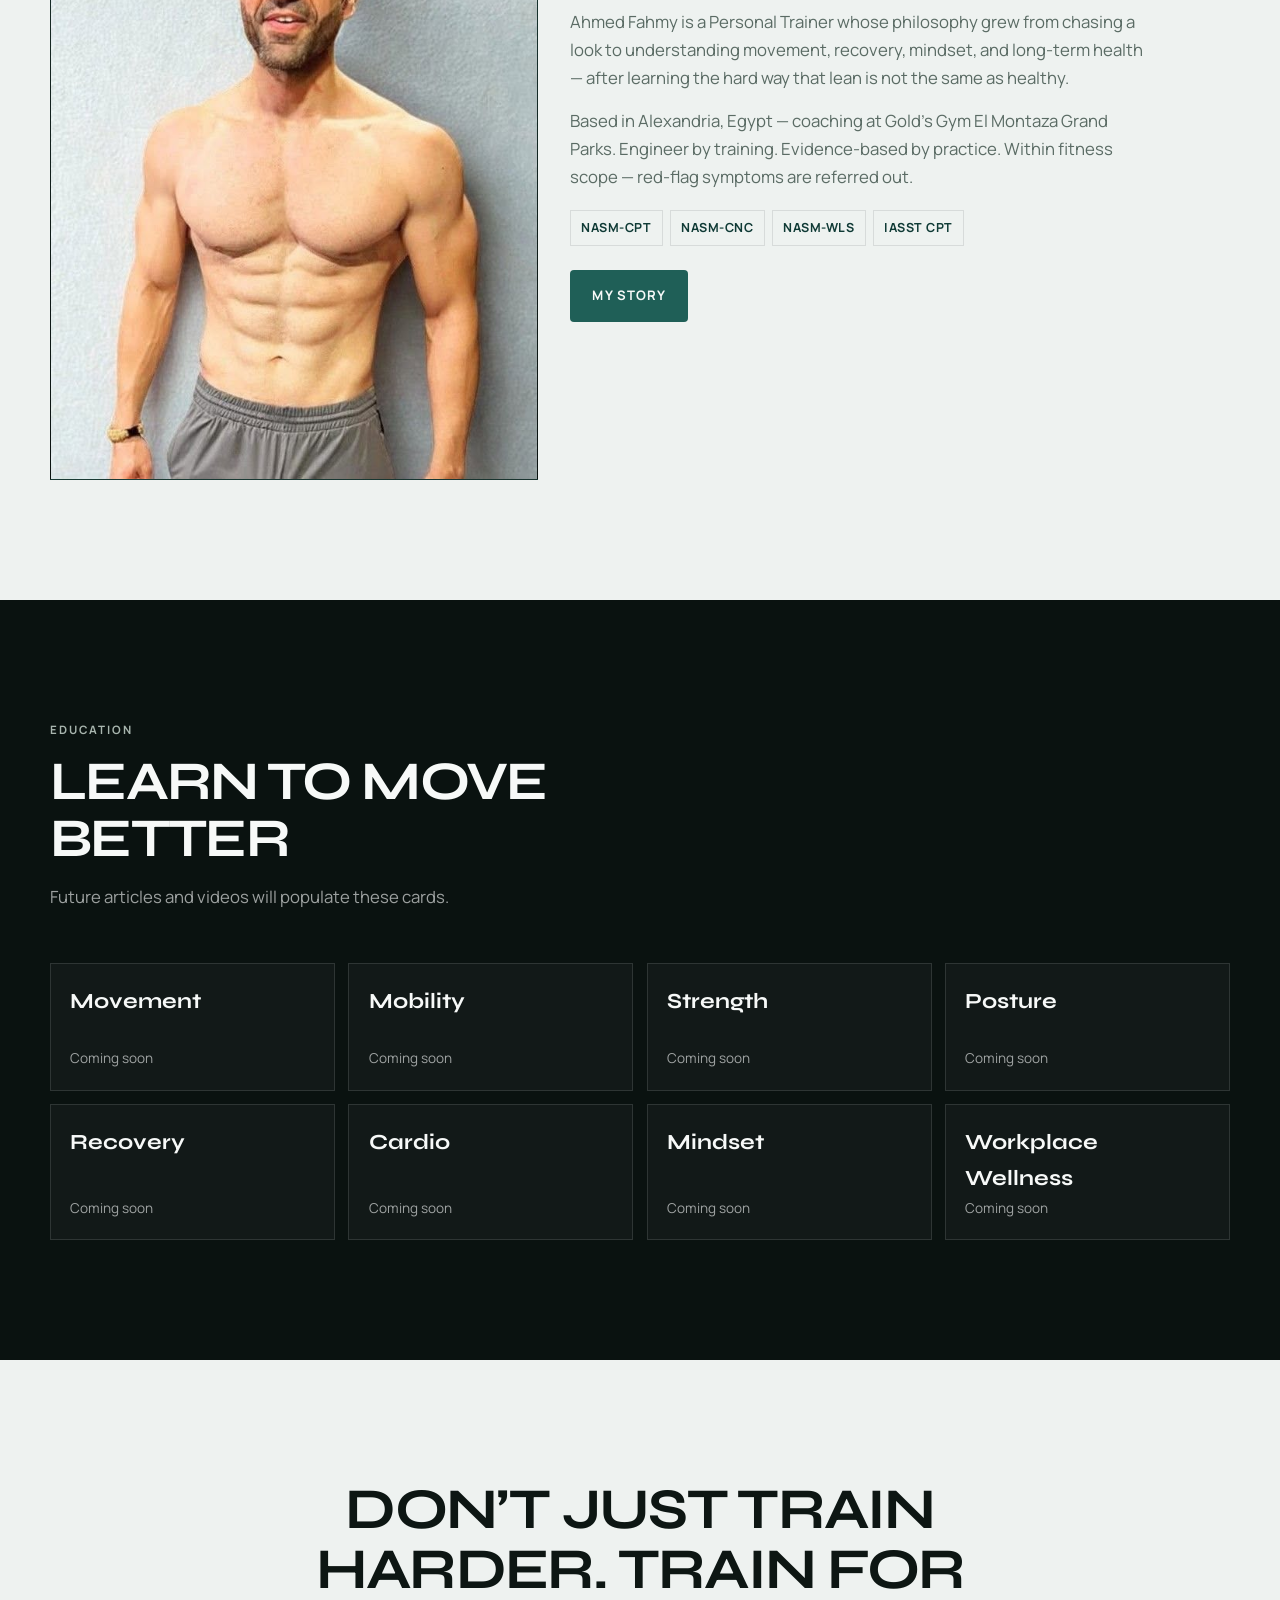
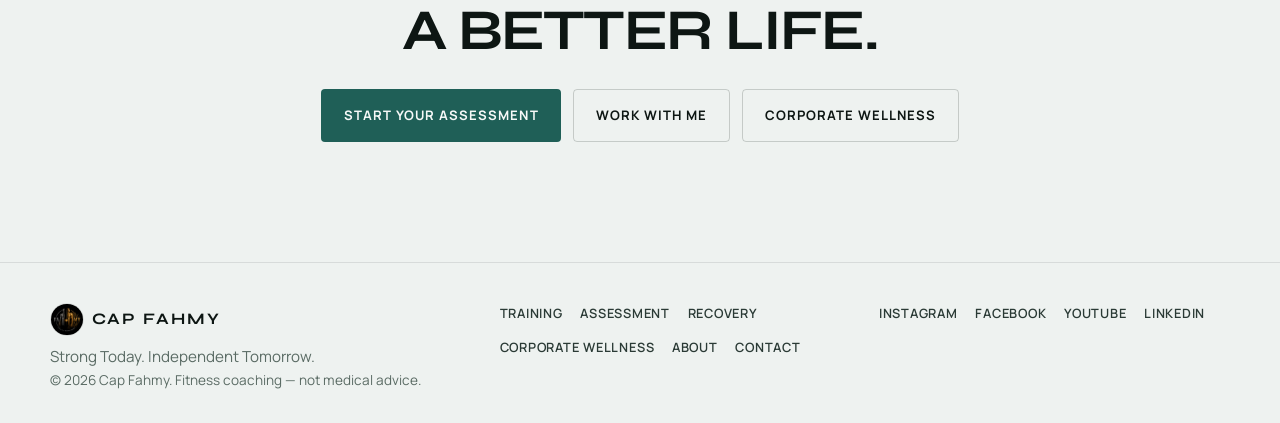
==== commit ae380660: "Set rooftop full-body photo as homepage hero" ====
--- a/index.html
+++ b/index.html
@@ -85,7 +85,7 @@
         <div class="hero-media" aria-hidden="true">
           <img
             class="hero-cover"
-            src="assets/hero-cover.jpg"
+            src="assets/hero-home.jpg"
             alt=""
             width="1600"
             height="2000"
--- a/styles.css
+++ b/styles.css
@@ -396,9 +396,9 @@
   width: 100%;
   height: 100%;
   object-fit: cover;
-  object-position: 58% 18%;
+  object-position: 50% 22%;
   transform: scale(1.02);
-  filter: contrast(1.05) saturate(0.92);
+  filter: contrast(1.1) saturate(1.05) brightness(1.06);
 }
 
 .hero-veil {
@@ -406,13 +406,13 @@
   inset: 0;
   background:
     linear-gradient(
-      105deg,
-      rgba(8, 14, 12, 0.88) 0%,
-      rgba(8, 14, 12, 0.55) 42%,
-      rgba(8, 14, 12, 0.28) 68%,
-      rgba(8, 14, 12, 0.4) 100%
+      100deg,
+      rgba(8, 14, 12, 0.78) 0%,
+      rgba(8, 14, 12, 0.35) 30%,
+      rgba(8, 14, 12, 0.05) 55%,
+      rgba(8, 14, 12, 0.08) 100%
     ),
-    linear-gradient(180deg, rgba(8, 14, 12, 0.25) 0%, transparent 35%, rgba(8, 14, 12, 0.82) 100%);
+    linear-gradient(180deg, rgba(8, 14, 12, 0.12) 0%, transparent 30%, rgba(8, 14, 12, 0.62) 100%);
   pointer-events: none;
 }
 
@@ -420,28 +420,29 @@
   position: absolute;
   inset: 0;
   background:
-    radial-gradient(circle at 18% 80%, rgba(168, 181, 174, 0.12), transparent 35%),
-    radial-gradient(circle at 88% 18%, rgba(255, 255, 255, 0.05), transparent 28%);
+    radial-gradient(circle at 18% 80%, rgba(168, 181, 174, 0.08), transparent 35%),
+    radial-gradient(circle at 88% 18%, rgba(255, 255, 255, 0.03), transparent 28%);
   animation: drift 20s ease-in-out infinite alternate;
   pointer-events: none;
   mix-blend-mode: soft-light;
-  opacity: 0.7;
+  opacity: 0.3;
 }
 
 @media (max-width: 720px) {
   .hero-cover {
-    object-position: 62% 12%;
+    object-position: 50% 18%;
+    filter: contrast(1.12) saturate(1.06) brightness(1.08);
   }
 
   .hero-veil {
     background:
       linear-gradient(
         180deg,
-        rgba(8, 14, 12, 0.45) 0%,
-        rgba(8, 14, 12, 0.35) 40%,
-        rgba(8, 14, 12, 0.88) 100%
+        rgba(8, 14, 12, 0.18) 0%,
+        rgba(8, 14, 12, 0.05) 40%,
+        rgba(8, 14, 12, 0.8) 100%
       ),
-      linear-gradient(90deg, rgba(8, 14, 12, 0.55) 0%, rgba(8, 14, 12, 0.2) 100%);
+      linear-gradient(90deg, rgba(8, 14, 12, 0.5) 0%, rgba(8, 14, 12, 0.05) 60%, transparent 100%);
   }
 }
 
@@ -449,7 +450,18 @@
   position: relative;
   z-index: 1;
   padding: clamp(6rem, 14vw, 9rem) 0 clamp(3.5rem, 8vw, 5.5rem);
-  max-width: 44rem;
+  max-width: 40rem;
+  text-shadow: 0 2px 24px rgba(0, 0, 0, 0.55);
+}
+
+@media (min-width: 900px) {
+  .hero-content {
+    max-width: 38rem;
+  }
+
+  .hero-cover {
+    object-position: 48% 20%;
+  }
 }
 
 .hero-brand {
